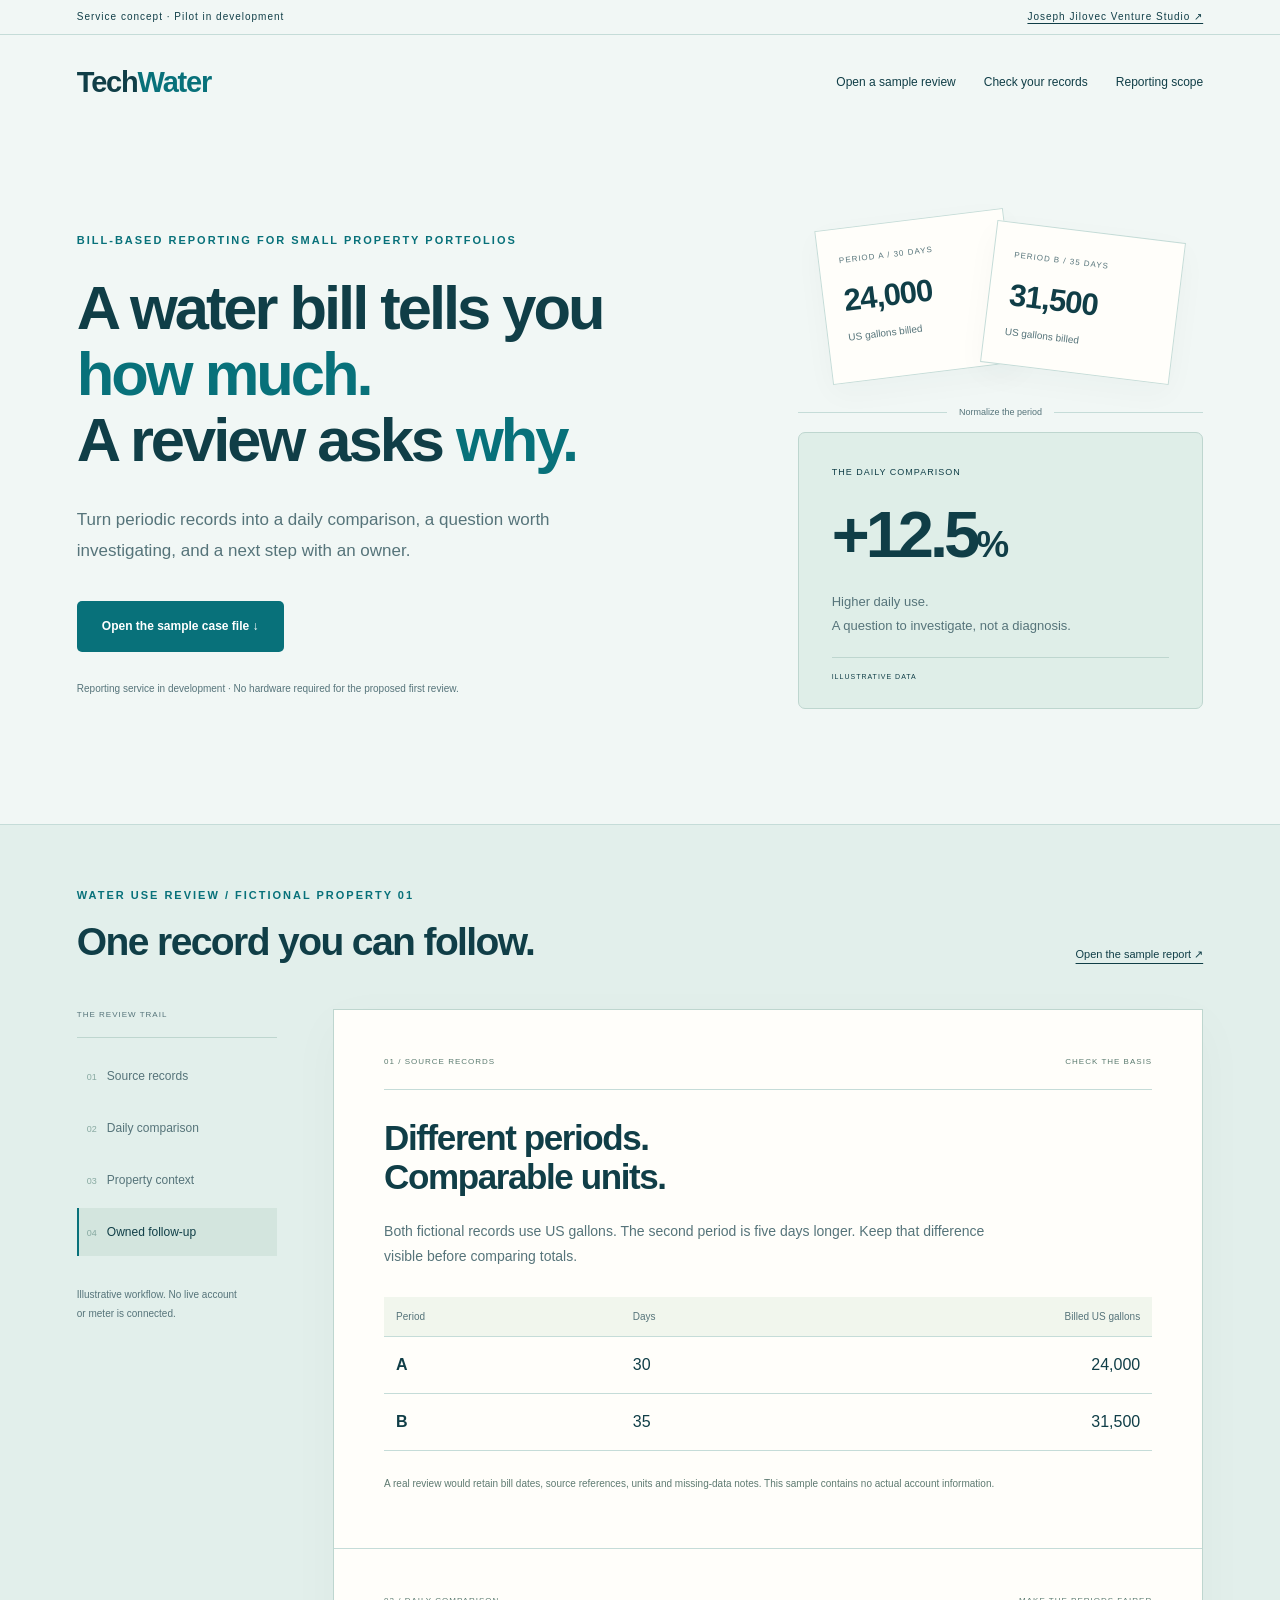
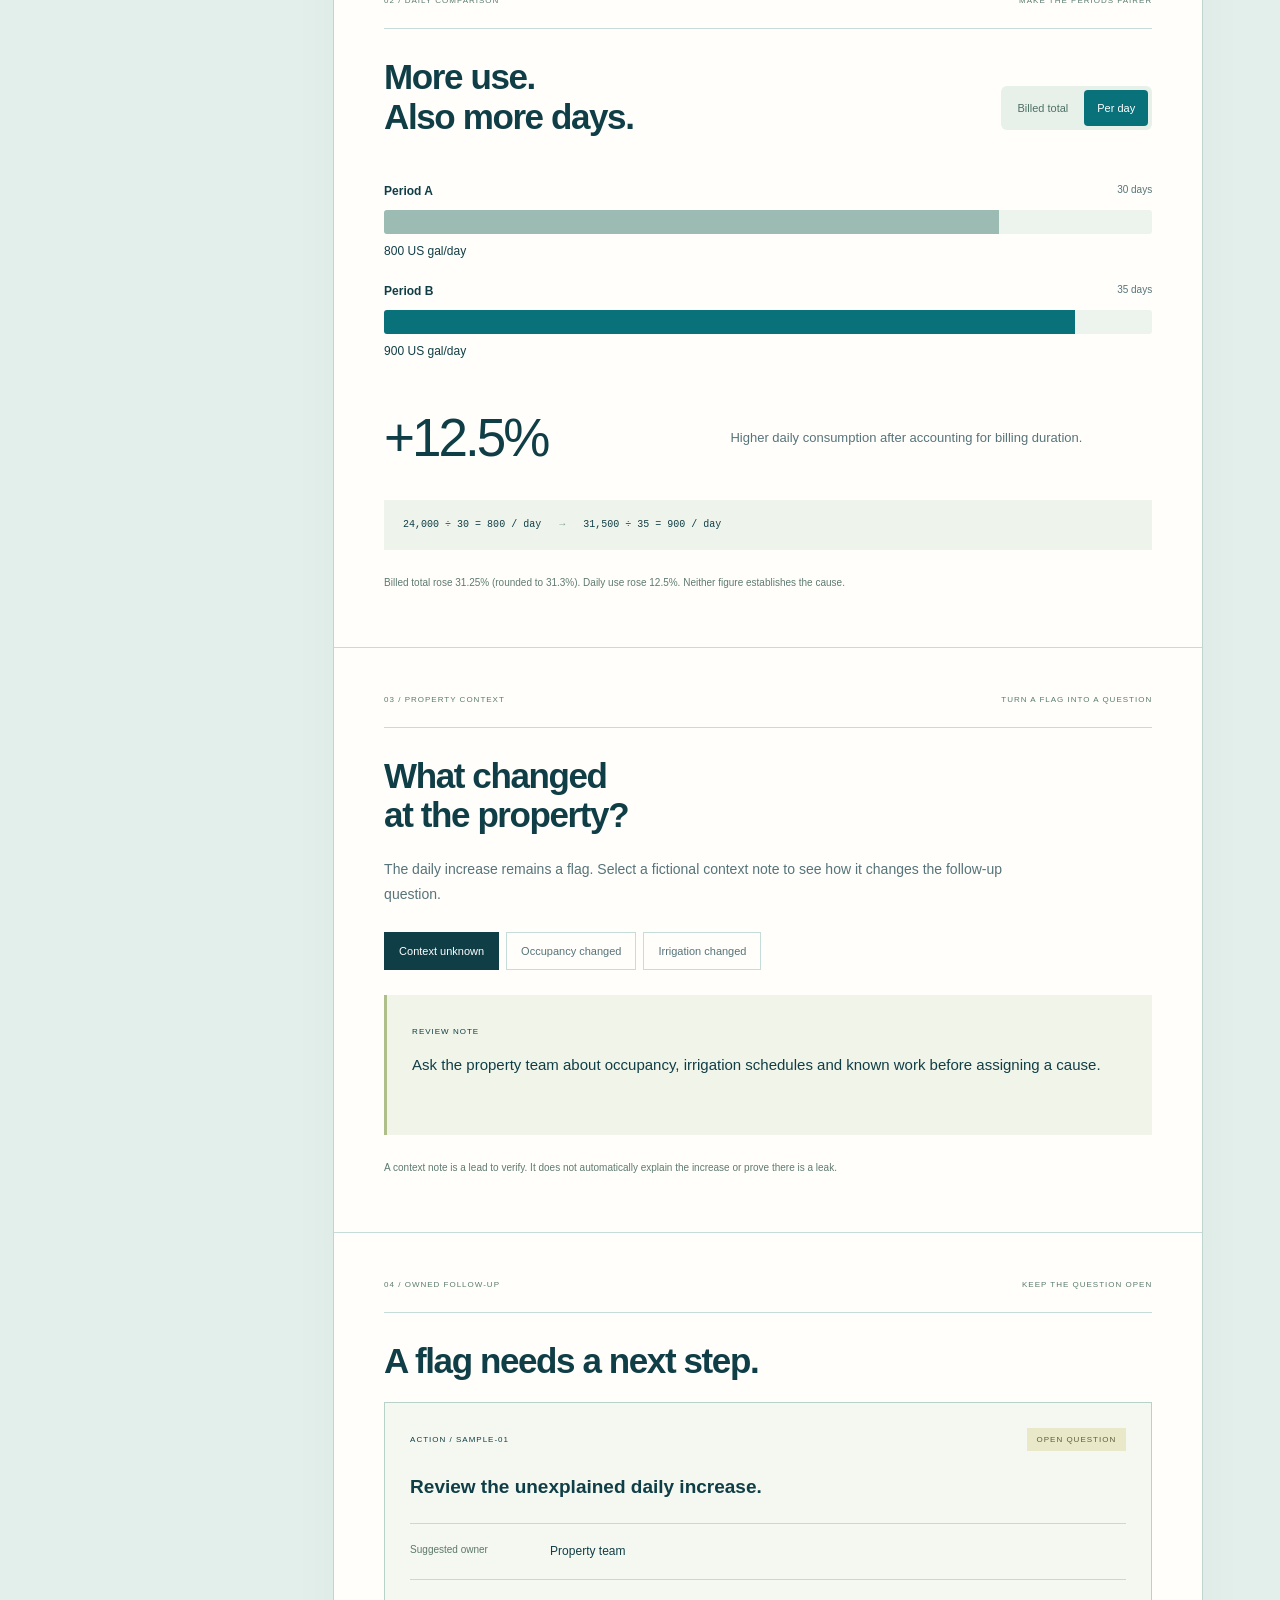
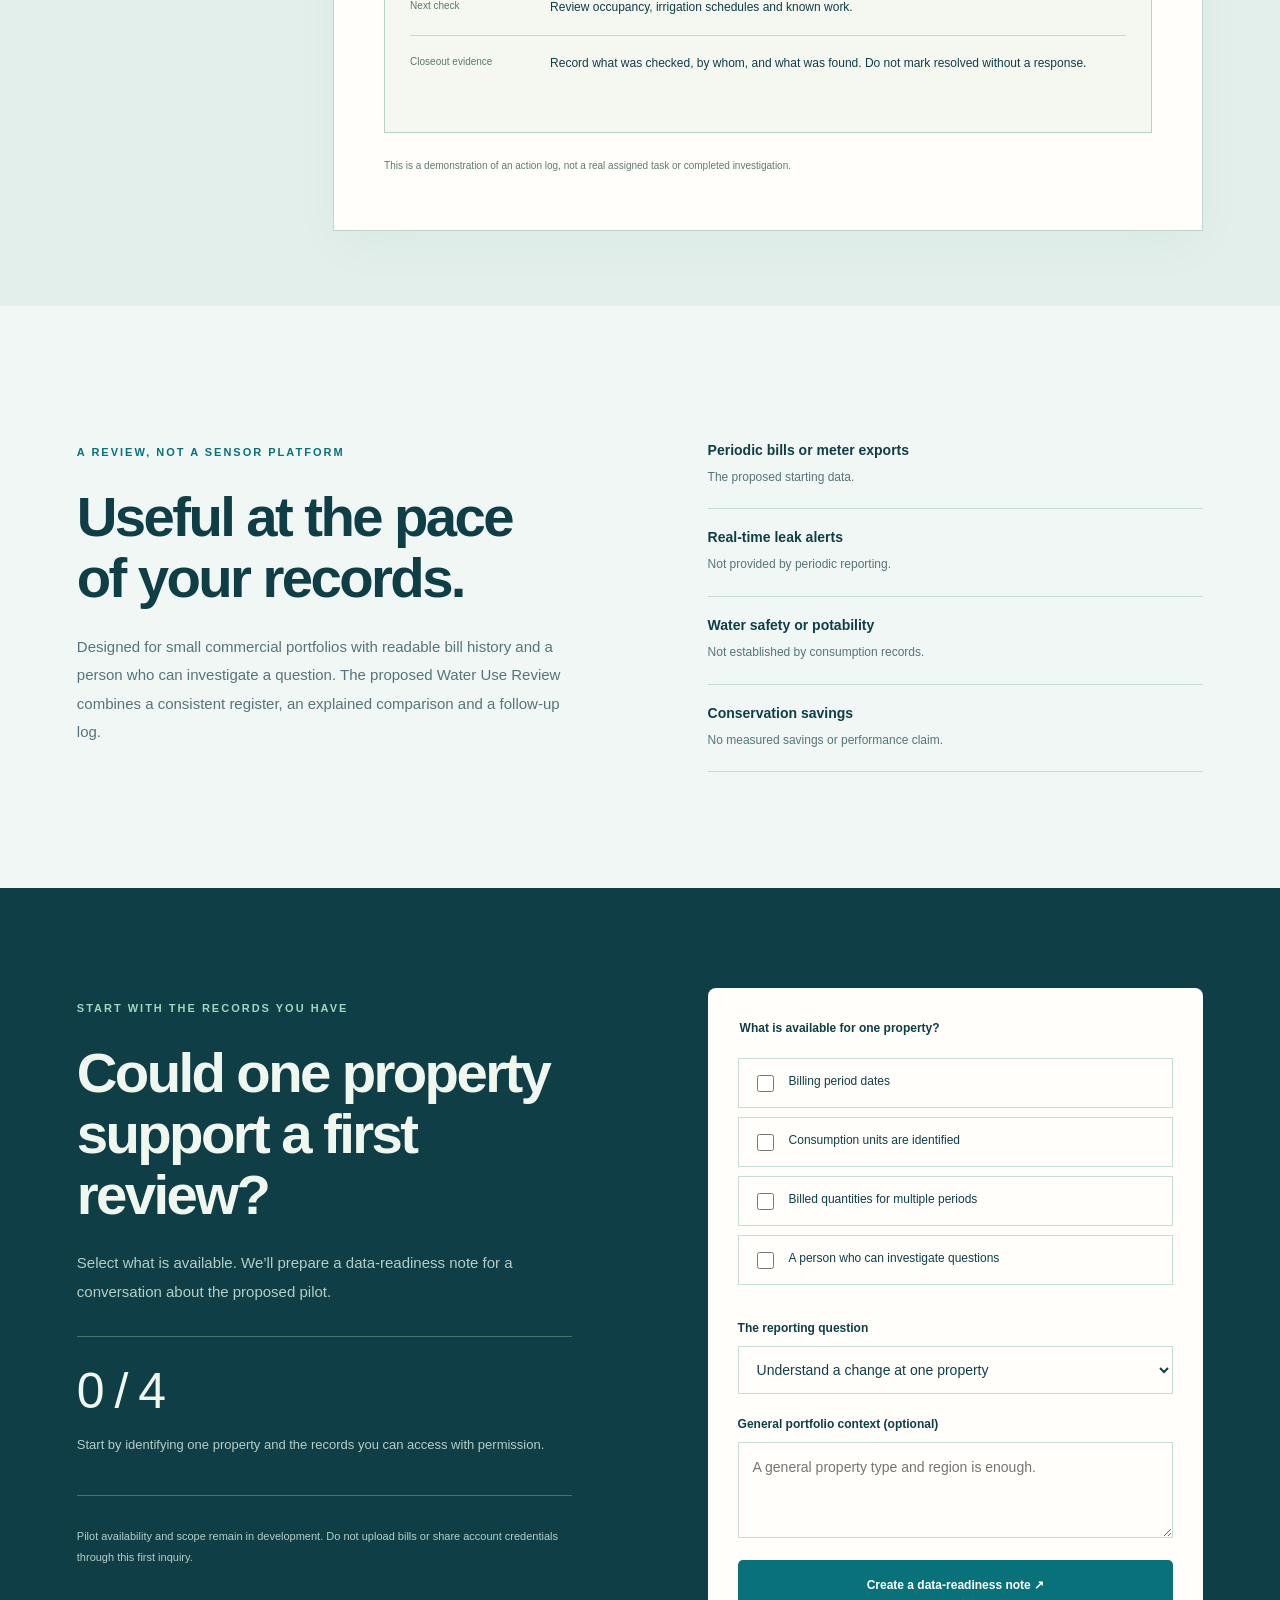
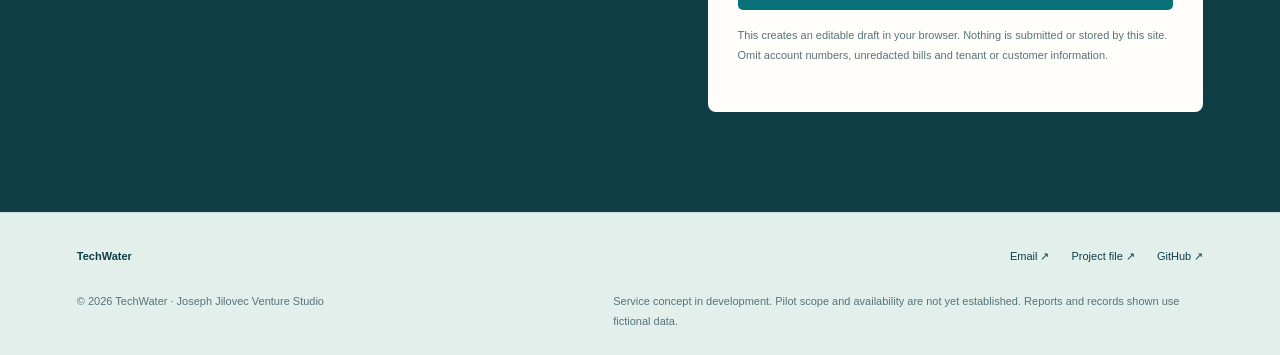
==== index.html @ 4b7d4d24 "Build a bill-to-review case file with contextual follow-up and data-readiness inquiry" ====
<!doctype html>
<html lang="en">
  <head>
    <meta charset="utf-8" />
    <meta name="viewport" content="width=device-width,initial-scale=1" />
    <title>TechWater | From water bill to a useful next question</title>
    <meta
      name="description"
      content="Explore a fictional water-use review: normalize billing periods, compare daily consumption, record context and assign a follow-up. Bill-based reporting concept."
    />
    <meta name="theme-color" content="#f1f7f5" />
    <link rel="canonical" href="https://techwater.josephjilovec.com/" />
    <meta
      property="og:title"
      content="TechWater | From water bill to a useful next question"
    />
    <meta
      property="og:description"
      content="Explore a fictional water-use review: normalize billing periods, compare daily consumption, record context and assign a follow-up. Bill-based reporting concept."
    />
    <meta property="og:type" content="website" />
    <meta property="og:url" content="https://techwater.josephjilovec.com/" />
    <meta
      property="og:image"
      content="https://techwater.josephjilovec.com/assets/water-use-review.png"
    />
    <meta name="twitter:card" content="summary_large_image" />
    <link rel="icon" href="assets/favicon.svg" type="image/svg+xml" />
    <link rel="stylesheet" href="styles.css" />
    <script src="site.js" defer></script>
  </head>
  <body>
    <a class="skip" href="#main">Skip to content</a>
    <header class="site-header">
      <div class="stage-strip">
        <div class="wrap">
          <span>Service concept · Pilot in development</span
          ><a href="https://josephjilovec.com/portfolio/techwater"
            >Joseph Jilovec Venture Studio ↗</a
          >
        </div>
      </div>
      <div class="masthead wrap">
        <a class="brand" href="#" aria-label="TechWater home"
          >Tech<span>Water</span></a
        ><button
          class="nav-toggle"
          type="button"
          aria-controls="navigation"
          aria-expanded="false"
        >
          Menu
        </button>
        <nav class="nav-links" id="navigation" aria-label="Main navigation">
          <a href="#casefile">Open a sample review</a
          ><a href="#readiness">Check your records</a
          ><a href="#scope">Reporting scope</a>
        </nav>
      </div>
    </header>
    <main id="main">
      <section class="water-opening wrap">
        <div>
          <p class="eyebrow">
            Bill-based reporting for small property portfolios
          </p>
          <h1>
            A water bill tells you <em>how much.</em><br />A review asks
            <em>why.</em>
          </h1>
          <p>
            Turn periodic records into a daily comparison, a question worth
            investigating, and a next step with an owner.
          </p>
          <a class="button" href="#casefile">Open the sample case file ↓</a>
          <p class="quiet">
            Reporting service in development · No hardware required for the
            proposed first review.
          </p>
        </div>
        <div class="bill-to-review">
          <div class="source-sheets">
            <span class="sheet-one"
              ><small>PERIOD A / 30 DAYS</small><strong>24,000</strong
              ><span>US gallons billed</span></span
            ><span class="sheet-two"
              ><small>PERIOD B / 35 DAYS</small><strong>31,500</strong
              ><span>US gallons billed</span></span
            >
          </div>
          <div class="transform-line">
            <span></span><b>Normalize the period</b><span></span>
          </div>
          <div class="report-slip">
            <small>THE DAILY COMPARISON</small
            ><strong>+12.5<span>%</span></strong>
            <p>
              Higher daily use.<br />A question to investigate, not a diagnosis.
            </p>
            <span class="sample-stamp">ILLUSTRATIVE DATA</span>
          </div>
        </div>
      </section>
      <section class="casefile-section" id="casefile">
        <div class="wrap">
          <div class="casefile-header">
            <div>
              <p class="eyebrow">Water Use Review / fictional property 01</p>
              <h2>One record you can follow.</h2>
            </div>
            <a
              class="text-link"
              href="assets/water-use-review.svg"
              target="_blank"
              rel="noopener"
              >Open the sample report ↗</a
            >
          </div>
          <div class="casefile-layout">
            <aside class="review-index">
              <span>THE REVIEW TRAIL</span
              ><a href="#records" data-review-link="records" aria-current="step"
                ><b>01</b>Source records</a
              ><a href="#normalize" data-review-link="normalize"
                ><b>02</b>Daily comparison</a
              ><a href="#context" data-review-link="context"
                ><b>03</b>Property context</a
              ><a href="#followup" data-review-link="followup"
                ><b>04</b>Owned follow-up</a
              >
              <p>
                Illustrative workflow. No live account or meter is connected.
              </p>
            </aside>
            <div class="review-document">
              <section class="report-part" id="records" data-chapter="records">
                <div class="part-title">
                  <span>01 / SOURCE RECORDS</span><span>CHECK THE BASIS</span>
                </div>
                <h3>Different periods.<br />Comparable units.</h3>
                <p>
                  Both fictional records use US gallons. The second period is
                  five days longer. Keep that difference visible before
                  comparing totals.
                </p>
                <div
                  class="source-table"
                  role="table"
                  aria-label="Illustrative billed consumption"
                >
                  <div role="row" class="source-table-head">
                    <span role="columnheader">Period</span
                    ><span role="columnheader">Days</span
                    ><span role="columnheader">Billed US gallons</span>
                  </div>
                  <div role="row">
                    <strong role="rowheader">A</strong
                    ><span role="cell">30</span><span role="cell">24,000</span>
                  </div>
                  <div role="row">
                    <strong role="rowheader">B</strong
                    ><span role="cell">35</span><span role="cell">31,500</span>
                  </div>
                </div>
                <p class="record-note">
                  A real review would retain bill dates, source references,
                  units and missing-data notes. This sample contains no actual
                  account information.
                </p>
              </section>
              <section
                class="report-part normalization-part"
                id="normalize"
                data-chapter="normalize"
              >
                <div class="part-title">
                  <span>02 / DAILY COMPARISON</span
                  ><span>MAKE THE PERIODS FAIRER</span>
                </div>
                <div class="normalization-heading">
                  <h3>More use.<br />Also more days.</h3>
                  <div
                    class="comparison-controls"
                    role="group"
                    aria-label="Consumption comparison"
                  >
                    <button
                      type="button"
                      data-comparison="total"
                      aria-pressed="false"
                    >
                      Billed total</button
                    ><button
                      type="button"
                      data-comparison="daily"
                      aria-pressed="true"
                    >
                      Per day
                    </button>
                  </div>
                </div>
                <div class="usage-chart" aria-live="polite" aria-atomic="true">
                  <div class="chart-row">
                    <div><strong>Period A</strong><span>30 days</span></div>
                    <div class="usage-track">
                      <span id="period-a-bar" style="width: 80%"></span>
                    </div>
                    <b id="period-a-value">800 US gal/day</b>
                  </div>
                  <div class="chart-row">
                    <div><strong>Period B</strong><span>35 days</span></div>
                    <div class="usage-track">
                      <span id="period-b-bar" style="width: 90%"></span>
                    </div>
                    <b id="period-b-value">900 US gal/day</b>
                  </div>
                  <div class="change-callout">
                    <strong id="change-amount">+12.5%</strong>
                    <p id="comparison-summary">
                      Higher daily consumption after accounting for billing
                      duration.
                    </p>
                  </div>
                </div>
                <div class="formula-strip">
                  24,000 ÷ 30 = 800 / day <span>→</span> 31,500 ÷ 35 = 900 / day
                </div>
                <p class="record-note">
                  Billed total rose 31.25% (rounded to 31.3%). Daily use rose
                  12.5%. Neither figure establishes the cause.
                </p>
              </section>
              <section class="report-part" id="context" data-chapter="context">
                <div class="part-title">
                  <span>03 / PROPERTY CONTEXT</span
                  ><span>TURN A FLAG INTO A QUESTION</span>
                </div>
                <h3>What changed<br />at the property?</h3>
                <p>
                  The daily increase remains a flag. Select a fictional context
                  note to see how it changes the follow-up question.
                </p>
                <div
                  class="context-switches"
                  role="group"
                  aria-label="Illustrative context notes"
                >
                  <button
                    type="button"
                    data-context="unknown"
                    aria-pressed="true"
                  >
                    Context unknown</button
                  ><button
                    type="button"
                    data-context="occupancy"
                    aria-pressed="false"
                  >
                    Occupancy changed</button
                  ><button
                    type="button"
                    data-context="irrigation"
                    aria-pressed="false"
                  >
                    Irrigation changed
                  </button>
                </div>
                <div class="context-note" aria-live="polite">
                  <span>REVIEW NOTE</span>
                  <p id="context-question">
                    Ask the property team about occupancy, irrigation schedules
                    and known work before assigning a cause.
                  </p>
                </div>
                <p class="record-note">
                  A context note is a lead to verify. It does not automatically
                  explain the increase or prove there is a leak.
                </p>
              </section>
              <section
                class="report-part followup-part"
                id="followup"
                data-chapter="followup"
              >
                <div class="part-title">
                  <span>04 / OWNED FOLLOW-UP</span
                  ><span>KEEP THE QUESTION OPEN</span>
                </div>
                <h3>A flag needs a next step.</h3>
                <div class="action-ticket">
                  <div>
                    <small>ACTION / SAMPLE-01</small
                    ><span class="open-status">OPEN QUESTION</span>
                  </div>
                  <h4>Review the unexplained daily increase.</h4>
                  <dl>
                    <div>
                      <dt>Suggested owner</dt>
                      <dd>Property team</dd>
                    </div>
                    <div>
                      <dt>Next check</dt>
                      <dd id="followup-question">
                        Review occupancy, irrigation schedules and known work.
                      </dd>
                    </div>
                    <div>
                      <dt>Closeout evidence</dt>
                      <dd>
                        Record what was checked, by whom, and what was found. Do
                        not mark resolved without a response.
                      </dd>
                    </div>
                  </dl>
                </div>
                <p class="record-note">
                  This is a demonstration of an action log, not a real assigned
                  task or completed investigation.
                </p>
              </section>
            </div>
          </div>
        </div>
      </section>
      <section class="reporting-scope section wrap" id="scope">
        <div>
          <p class="eyebrow">A review, not a sensor platform</p>
          <h2>Useful at the pace<br />of your records.</h2>
          <p>
            Designed for small commercial portfolios with readable bill history
            and a person who can investigate a question. The proposed Water Use
            Review combines a consistent register, an explained comparison and a
            follow-up log.
          </p>
        </div>
        <dl class="scope-ledger">
          <div>
            <dt>Periodic bills or meter exports</dt>
            <dd>The proposed starting data.</dd>
          </div>
          <div>
            <dt>Real-time leak alerts</dt>
            <dd>Not provided by periodic reporting.</dd>
          </div>
          <div>
            <dt>Water safety or potability</dt>
            <dd>Not established by consumption records.</dd>
          </div>
          <div>
            <dt>Conservation savings</dt>
            <dd>No measured savings or performance claim.</dd>
          </div>
        </dl>
      </section>
      <section class="readiness-section section" id="readiness">
        <div class="wrap readiness-layout">
          <div>
            <p class="eyebrow">Start with the records you have</p>
            <h2>Could one property<br />support a first review?</h2>
            <p>
              Select what is available. We’ll prepare a data-readiness note for
              a conversation about the proposed pilot.
            </p>
            <div class="readiness-status">
              <span id="readiness-count">0 / 4</span>
              <p id="readiness-note" aria-live="polite">
                Start by identifying one property and the records you can access
                with permission.
              </p>
            </div>
            <p class="quiet">
              Pilot availability and scope remain in development. Do not upload
              bills or share account credentials through this first inquiry.
            </p>
          </div>
          <form class="inquiry water-inquiry" data-inquiry>
            <fieldset>
              <legend>What is available for one property?</legend>
              <label class="check-option"
                ><input
                  type="checkbox"
                  name="records"
                  value="Billing period dates"
                /><span>Billing period dates</span></label
              ><label class="check-option"
                ><input
                  type="checkbox"
                  name="records"
                  value="Clearly identified consumption units"
                /><span>Consumption units are identified</span></label
              ><label class="check-option"
                ><input
                  type="checkbox"
                  name="records"
                  value="Billed quantities for multiple periods"
                /><span>Billed quantities for multiple periods</span></label
              ><label class="check-option"
                ><input
                  type="checkbox"
                  name="records"
                  value="A named property follow-up owner"
                /><span>A person who can investigate questions</span></label
              >
            </fieldset>
            <label for="goal">The reporting question</label
            ><select name="goal" id="goal">
              <option>Understand a change at one property</option>
              <option>Organize comparable records across properties</option>
              <option>
                Discuss a professional or data partnership
              </option></select
            ><label for="context-note"
              >General portfolio context <span>(optional)</span></label
            ><textarea
              name="context"
              id="context-note"
              maxlength="600"
              rows="3"
              placeholder="A general property type and region is enough."
            ></textarea
            ><button class="button" type="submit" disabled>
              Create a data-readiness note ↗
            </button>
            <p class="local-note">
              This creates an editable draft in your browser. Nothing is
              submitted or stored by this site. Omit account numbers, unredacted
              bills and tenant or customer information.
            </p>
            <noscript
              ><p>
                Email
                <a href="mailto:josephjilovec@pm.me">josephjilovec@pm.me</a> to
                describe your interest. The draft builder needs JavaScript.
              </p></noscript
            >
            <div class="brief-result" id="brief-result" hidden>
              <h3 id="brief-heading" tabindex="-1">
                Your data-readiness note.
              </h3>
              <label for="brief-text">Editable draft</label
              ><textarea id="brief-text" rows="10"></textarea>
              <div class="actions">
                <a
                  class="button"
                  id="email-brief"
                  href="mailto:josephjilovec@pm.me"
                  >Open email draft ↗</a
                ><button class="copy-button" id="copy-brief" type="button">
                  Copy draft
                </button>
              </div>
              <p class="local-note">
                Review and send through your email app. Opening a draft does not
                send it.
              </p>
            </div>
            <p id="copy-status" class="form-status" role="status"></p>
          </form>
        </div>
      </section>
    </main>
    <footer class="site-footer">
      <div class="wrap">
        <div class="footer-top">
          <strong>TechWater</strong>
          <div class="footer-links">
            <a href="mailto:josephjilovec@pm.me">Email ↗</a
            ><a href="https://josephjilovec.com/portfolio/techwater"
              >Project file ↗</a
            ><a href="https://github.com/josephjilovec/techwater">GitHub ↗</a>
          </div>
        </div>
        <div class="footer-bottom">
          <p>© 2026 TechWater · Joseph Jilovec Venture Studio</p>
          <p>
            Service concept in development. Pilot scope and availability are not
            yet established. Reports and records shown use fictional data.
          </p>
        </div>
      </div>
    </footer>
  </body>
</html>
---- styles.css ----
* {
  box-sizing: border-box;
}
html {
  scroll-behavior: smooth;
  scroll-padding-top: 100px;
}
body {
  margin: 0;
  -webkit-font-smoothing: antialiased;
}
img,
svg {
  max-width: 100%;
  display: block;
}
a {
  color: inherit;
  text-decoration: none;
}
button,
input,
select,
textarea {
  font: inherit;
}
button,
a,
input,
select,
textarea {
  touch-action: manipulation;
}
button {
  cursor: pointer;
}
button:disabled {
  cursor: default;
}
a:focus-visible,
button:focus-visible,
input:focus-visible,
select:focus-visible,
textarea:focus-visible,
summary:focus-visible {
  outline: 3px solid var(--focus);
  outline-offset: 5px;
}
[hidden] {
  display: none !important;
}
::selection {
  background: var(--accent);
  color: var(--ink);
}
.skip {
  position: fixed;
  top: -100px;
  left: 12px;
  z-index: 200;
  background: var(--ink);
  color: var(--paper);
  padding: 16px;
}
.skip:focus {
  top: 12px;
}
.wrap {
  width: min(1280px, 88%);
  margin-inline: auto;
}
.eyebrow {
  font:
    600 11px/1.7 Arial,
    sans-serif;
  letter-spacing: 2px;
  text-transform: uppercase;
}
.button {
  display: inline-flex;
  gap: 24px;
  align-items: center;
  justify-content: center;
  min-height: 48px;
  padding: 16px 24px;
  border: 1px solid transparent;
  font:
    600 12px/1.4 Arial,
    sans-serif;
}
.text-link {
  text-decoration: underline;
  text-underline-offset: 5px;
  font:
    13px/1.7 Arial,
    sans-serif;
}
.quiet {
  font:
    12px/1.8 Arial,
    sans-serif;
}
.section {
  padding: 100px 0;
}
.section p {
  line-height: 1.8;
}
.site-header {
  position: relative;
  z-index: 30;
}
.masthead {
  display: flex;
  justify-content: space-between;
  align-items: center;
  min-height: 94px;
  gap: 24px;
}
.brand {
  display: inline-block;
  font-weight: 700;
}
.nav-links {
  display: flex;
  align-items: center;
  gap: 28px;
  font:
    12px Arial,
    sans-serif;
}
.nav-links a:hover {
  text-decoration: underline;
  text-underline-offset: 5px;
}
.nav-toggle {
  display: none;
  background: transparent;
  border: 1px solid currentColor;
  padding: 11px 14px;
  color: inherit;
}
.stage-strip {
  font:
    10px/1.6 Arial,
    sans-serif;
  letter-spacing: 1px;
  padding: 9px 0;
  border-bottom: 1px solid var(--line);
}
.stage-strip .wrap {
  display: flex;
  justify-content: space-between;
  gap: 14px;
}
.stage-strip a {
  text-decoration: underline;
  text-underline-offset: 3px;
}
.inquiry label,
.inquiry legend {
  display: block;
  font:
    600 12px/1.7 Arial,
    sans-serif;
  margin: 20px 0 8px;
}
.inquiry input[type="text"],
.inquiry input[type="number"],
.inquiry select,
.inquiry textarea,
.brief-result textarea {
  display: block;
  width: 100%;
  border: 1px solid var(--line);
  background: var(--field);
  color: var(--ink);
  padding: 13px 14px;
  border-radius: 0;
  min-height: 48px;
  font:
    14px/1.6 Arial,
    sans-serif;
}
.inquiry textarea {
  resize: vertical;
}
.inquiry fieldset {
  margin: 24px 0;
  padding: 0;
  border: 0;
}
.inquiry fieldset legend {
  margin: 0 0 10px;
}
.check-option {
  display: flex !important;
  align-items: flex-start;
  gap: 12px;
  margin: 9px 0 !important;
  padding: 12px 14px;
  border: 1px solid var(--line);
  font-weight: 400 !important;
  cursor: pointer;
}
.check-option input {
  margin-top: 4px;
  accent-color: var(--accent);
  width: 17px;
  height: 17px;
  flex-shrink: 0;
}
.check-option:has(input:checked) {
  background: var(--selection);
}
.brief-result {
  margin-top: 28px;
  padding: 26px;
  border: 1px solid var(--line);
  background: var(--field);
}
.brief-result h3 {
  margin: 0 0 12px;
}
.brief-result .actions {
  display: flex;
  gap: 12px;
  flex-wrap: wrap;
  margin-top: 18px;
}
.copy-button {
  background: transparent;
  color: var(--ink);
  border: 1px solid var(--line);
  padding: 13px 18px;
  font:
    12px Arial,
    sans-serif;
}
.local-note {
  font:
    11px/1.8 Arial,
    sans-serif;
  color: var(--muted);
  margin: 16px 0;
}
.site-footer {
  border-top: 1px solid var(--line);
  padding: 34px 0 24px;
  font:
    11px/1.8 Arial,
    sans-serif;
}
.footer-top {
  display: flex;
  justify-content: space-between;
  gap: 20px;
  align-items: center;
  padding-bottom: 25px;
}
.footer-links {
  display: flex;
  gap: 22px;
  flex-wrap: wrap;
}
.footer-bottom {
  display: flex;
  justify-content: space-between;
  gap: 26px;
  color: var(--muted);
}
.footer-bottom p {
  margin: 0;
  max-width: 590px;
}
.faq details {
  border-top: 1px solid var(--line);
  padding: 20px 0;
}
.faq details:last-child {
  border-bottom: 1px solid var(--line);
}
.faq summary {
  cursor: pointer;
  font:
    600 15px/1.6 Arial,
    sans-serif;
}
.faq p {
  font:
    14px/1.8 Arial,
    sans-serif;
  color: var(--muted);
  max-width: 700px;
}
.demo-label {
  font:
    10px/1.7 Arial,
    sans-serif;
  text-transform: uppercase;
  letter-spacing: 1px;
}
.two-col {
  display: grid;
  grid-template-columns: 1fr 1fr;
  gap: 8%;
}
.form-status {
  font:
    12px/1.8 Arial,
    sans-serif;
}
.visually-hidden {
  position: absolute;
  width: 1px;
  height: 1px;
  padding: 0;
  margin: -1px;
  overflow: hidden;
  clip: rect(0, 0, 0, 0);
  white-space: nowrap;
  border: 0;
}
@media (max-width: 800px) {
  html {
    scroll-padding-top: 25px;
  }
  .wrap {
    width: 88%;
  }
  .masthead {
    min-height: 80px;
    flex-wrap: wrap;
    padding: 18px 0;
  }
  .nav-toggle {
    display: block;
  }
  .nav-links {
    display: none;
    flex-basis: 100%;
    align-items: stretch;
    flex-direction: column;
    gap: 0;
  }
  .nav-links[data-open="true"] {
    display: flex;
  }
  .nav-links a {
    padding: 14px 0;
  }
  .stage-strip {
    font-size: 8px;
  }
  .stage-strip .wrap > span {
    max-width: 58%;
  }
  .section {
    padding: 65px 0;
  }
  .two-col {
    grid-template-columns: 1fr;
    gap: 30px;
  }
  .footer-top,
  .footer-bottom {
    align-items: flex-start;
    flex-direction: column;
  }
  .brief-result {
    padding: 18px;
  }
  .button {
    padding: 15px 19px;
  }
}
@media (prefers-reduced-motion: reduce) {
  html {
    scroll-behavior: auto;
  }
  *,
  *:before,
  *:after {
    animation: none !important;
    transition: none !important;
  }
}
:root {
  --paper: #f1f7f5;
  --ink: #103e47;
  --accent: #08717a;
  --muted: #56747a;
  --line: #c5dcd8;
  --field: #fffefa;
  --selection: #dfefea;
  --focus: #08717a;
}
body {
  background: var(--paper);
  color: var(--ink);
  font-family: Arial, sans-serif;
}
.brand {
  font-size: 29px;
  letter-spacing: -1.2px;
}
.brand span {
  color: var(--accent);
}
.button {
  background: var(--accent);
  color: #fff;
  border-radius: 5px;
}
.button:hover {
  background: #104c54;
}
.eyebrow {
  color: var(--accent);
}
.water-opening {
  display: grid;
  grid-template-columns: 1.2fr 0.8fr;
  gap: 10%;
  padding: 70px 0 95px;
  align-items: center;
}
.water-opening h1 {
  font-size: clamp(44px, 4.8vw, 68px);
  line-height: 1.08;
  letter-spacing: -3px;
  margin: 25px 0 30px;
  font-weight: 600;
}
.water-opening h1 em {
  font-style: normal;
  color: var(--accent);
}
.water-opening > div > p:not(.eyebrow):not(.quiet) {
  font: 17px/1.85 Arial;
  max-width: 490px;
  color: var(--muted);
}
.water-opening .button {
  margin: 18px 0;
}
.water-opening .quiet {
  font-size: 10px;
  max-width: 400px;
  color: var(--muted);
}
.bill-to-review {
  padding: 20px 0;
}
.source-sheets {
  display: flex;
  justify-content: center;
  gap: 0;
  position: relative;
  padding: 0 15px 18px;
}
.source-sheets > span {
  display: block;
  background: #fffefa;
  border: 1px solid var(--line);
  padding: 25px 20px;
  box-shadow: 0 10px 30px #103e4708;
  width: 190px;
}
.sheet-one {
  transform: rotate(-7deg);
}
.sheet-two {
  transform: rotate(7deg);
  margin-left: -25px;
  margin-top: 12px;
}
.source-sheets small {
  font: 8px/1.8 Arial;
  letter-spacing: 1px;
  display: block;
  color: var(--muted);
}
.source-sheets strong {
  display: block;
  font-size: 31px;
  letter-spacing: -1px;
  margin: 15px 0 8px;
}
.source-sheets > span > span {
  font-size: 10px;
  color: var(--muted);
}
.transform-line {
  display: flex;
  align-items: center;
  gap: 12px;
  font: 9px Arial;
  color: var(--muted);
  margin: 15px 0;
}
.transform-line > span {
  flex: 1;
  height: 1px;
  background: var(--line);
}
.transform-line > b {
  font-weight: 400;
}
.report-slip {
  padding: 28px 33px;
  background: #dfeee8;
  border: 1px solid #bed6cf;
  border-radius: 7px;
  position: relative;
}
.report-slip > small {
  font: 9px Arial;
  letter-spacing: 1px;
}
.report-slip > strong {
  font-size: 65px;
  letter-spacing: -4px;
  display: block;
  margin: 18px 0;
}
.report-slip > strong > span {
  font-size: 37px;
}
.report-slip > p {
  font: 13px/1.8 Arial;
  margin: 0;
  color: var(--muted);
}
.sample-stamp {
  display: block;
  font: 7px Arial;
  letter-spacing: 1px;
  border-top: 1px solid #bed6cf;
  margin-top: 20px;
  padding-top: 15px;
}
.casefile-section {
  background: #e2efeb;
  border-top: 1px solid var(--line);
  padding: 50px 0 75px;
}
.casefile-header {
  display: flex;
  justify-content: space-between;
  align-items: end;
  gap: 30px;
  margin-bottom: 45px;
}
.casefile-header h2 {
  font-size: 39px;
  letter-spacing: -1.6px;
  margin: 15px 0 0;
}
.casefile-header .text-link {
  font-size: 11px;
  flex-shrink: 0;
}
.casefile-layout {
  display: grid;
  grid-template-columns: 200px 1fr;
  gap: 5%;
  align-items: start;
}
.review-index {
  position: sticky;
  top: 35px;
  display: flex;
  flex-direction: column;
  gap: 4px;
}
.review-index > span {
  font: 8px/1.6 Arial;
  letter-spacing: 1px;
  color: var(--muted);
  padding-bottom: 15px;
  border-bottom: 1px solid #bed6cf;
  margin-bottom: 10px;
}
.review-index > a {
  padding: 17px 8px;
  font-size: 12px;
  color: #56747a;
  border-left: 2px solid transparent;
}
.review-index > a b {
  font: 9px Arial;
  margin-right: 10px;
  color: #87a9a1;
}
.review-index > a[aria-current="step"] {
  background: #d3e5de;
  color: #103e47;
  border-left-color: #08717a;
}
.review-index > p {
  font: 10px/1.9 Arial;
  color: var(--muted);
  margin-top: 25px;
  max-width: 170px;
}
.review-document {
  background: #fffefa;
  box-shadow: 0 15px 50px #103e4708;
  border: 1px solid #bed6cf;
}
.report-part {
  padding: 45px 50px;
  border-bottom: 1px solid var(--line);
  scroll-margin-top: 35px;
}
.report-part:last-child {
  border: 0;
}
.part-title {
  display: flex;
  justify-content: space-between;
  gap: 20px;
  font: 8px/1.8 Arial;
  letter-spacing: 1px;
  color: #5b7b70;
  border-bottom: 1px solid var(--line);
  padding-bottom: 20px;
  margin-bottom: 28px;
}
.report-part h3 {
  font-size: 35px;
  letter-spacing: -1.4px;
  line-height: 1.12;
  margin: 0 0 22px;
}
.report-part > p {
  font: 14px/1.8 Arial;
  color: var(--muted);
  max-width: 630px;
}
.source-table {
  margin: 28px 0 22px;
}
.source-table > div {
  display: grid;
  grid-template-columns: 0.8fr 0.6fr 1.2fr;
  gap: 20px;
  padding: 19px 0;
  border-bottom: 1px solid var(--line);
  font: 16px Arial;
}
.source-table > div > span:last-child {
  text-align: right;
}
.source-table .source-table-head {
  font: 10px Arial;
  color: var(--muted);
  background: #f1f6ed;
  padding: 14px 12px;
}
.source-table > div:not(.source-table-head) {
  padding-inline: 12px;
}
.report-part .record-note {
  font: 10px/1.9 Arial;
  margin-top: 23px;
  color: #5e7a71;
}
.normalization-heading {
  display: flex;
  justify-content: space-between;
  align-items: center;
  gap: 25px;
}
.comparison-controls {
  display: flex;
  gap: 3px;
  padding: 4px;
  border-radius: 6px;
  background: #e7f1ea;
}
.comparison-controls button {
  font: 11px Arial;
  border: 0;
  background: transparent;
  color: #4d7165;
  padding: 12px 13px;
  border-radius: 4px;
  white-space: nowrap;
}
.comparison-controls button[aria-pressed="true"] {
  background: #08717a;
  color: #fff;
}
.chart-row {
  margin: 26px 0;
}
.chart-row > div:first-child {
  display: flex;
  justify-content: space-between;
  font: 12px Arial;
}
.chart-row > div:first-child span {
  color: var(--muted);
  font-size: 10px;
}
.usage-track {
  height: 24px;
  background: #edf4ed;
  margin-top: 12px;
  border-radius: 3px;
  overflow: hidden;
}
.usage-track > span {
  height: 100%;
  display: block;
  background: #9cbbb3;
  transition: width 0.4s;
}
.chart-row:nth-child(2) .usage-track > span {
  background: #08717a;
}
.chart-row > b {
  font: 12px Arial;
  display: block;
  margin-top: 10px;
}
.change-callout {
  display: grid;
  grid-template-columns: 0.75fr 1fr;
  gap: 30px;
  align-items: center;
  padding: 23px 0 10px;
}
.change-callout strong {
  font-size: 53px;
  font-weight: 500;
  letter-spacing: -3px;
}
.change-callout p {
  font: 13px/1.8 Arial;
  color: var(--muted);
  margin: 0;
}
.formula-strip {
  display: flex;
  gap: 18px;
  align-items: center;
  font: 10px/1.8 monospace;
  background: #eef4eb;
  padding: 16px 19px;
  margin-top: 22px;
}
.formula-strip span {
  color: #7c9d8d;
}
.context-switches {
  display: flex;
  gap: 7px;
  flex-wrap: wrap;
  margin-top: 25px;
}
.context-switches button {
  font: 11px Arial;
  padding: 12px 14px;
  background: transparent;
  border: 1px solid var(--line);
  color: #56747a;
}
.context-switches button[aria-pressed="true"] {
  background: #103e47;
  border-color: #103e47;
  color: #fff;
}
.context-note {
  background: #f1f4e8;
  border-left: 3px solid #aebf8a;
  padding: 25px;
  margin-top: 25px;
  min-height: 140px;
}
.context-note > span {
  font: 8px Arial;
  letter-spacing: 1px;
}
.context-note > p {
  font: 15px/1.8 Arial;
  margin: 13px 0 0;
}
.action-ticket {
  border: 1px solid #b9d2c9;
  background: #f4f8f0;
  padding: 25px;
}
.action-ticket > div {
  display: flex;
  justify-content: space-between;
  align-items: center;
  gap: 20px;
}
.action-ticket small {
  font: 8px Arial;
  letter-spacing: 1px;
}
.open-status {
  font: 8px Arial;
  letter-spacing: 1px;
  padding: 7px 10px;
  background: #e9e8c8;
  color: #5a6039;
}
.action-ticket h4 {
  font-size: 19px;
  margin: 25px 0;
}
.action-ticket dl > div {
  display: grid;
  grid-template-columns: 120px 1fr;
  gap: 20px;
  padding: 16px 0;
  border-top: 1px solid #c7dacb;
}
.action-ticket dt {
  font: 10px/1.9 Arial;
  color: #5d786b;
}
.action-ticket dd {
  font: 12px/1.9 Arial;
  margin: 0;
}
.reporting-scope {
  display: grid;
  grid-template-columns: 1fr 1fr;
  gap: 12%;
  align-items: center;
}
.reporting-scope h2,
.readiness-section h2 {
  font-size: clamp(36px, 4.4vw, 60px);
  letter-spacing: -2.6px;
  line-height: 1.08;
  margin: 24px 0;
}
.reporting-scope > div > p:not(.eyebrow) {
  font: 15px/1.9 Arial;
  color: var(--muted);
}
.scope-ledger > div {
  border-bottom: 1px solid var(--line);
  padding: 20px 0;
}
.scope-ledger dt {
  font: 600 14px Arial;
}
.scope-ledger dd {
  font: 12px/1.8 Arial;
  margin: 9px 0 0;
  color: var(--muted);
}
.readiness-section {
  background: #103e47;
  color: #f0f7ef;
}
.readiness-layout {
  display: grid;
  grid-template-columns: 1fr 1fr;
  gap: 12%;
  align-items: start;
}
.readiness-section .eyebrow {
  color: #9ed8bf;
}
.readiness-layout > div > p:not(.eyebrow) {
  font: 15px/1.9 Arial;
  color: #b4cec5;
}
.readiness-layout > div > .quiet {
  font-size: 11px !important;
}
.readiness-status {
  border-top: 1px solid #49716e;
  border-bottom: 1px solid #49716e;
  padding: 25px 0;
  margin: 30px 0;
}
.readiness-status > span {
  font-size: 50px;
  letter-spacing: -2px;
}
.readiness-status p {
  font: 13px/1.8 Arial;
  color: #b4cec5;
}
.water-inquiry {
  padding: 30px;
  background: #fffefa;
  color: #103e47;
  border-radius: 8px;
  --muted: #56747a;
  --line: #c5dcd8;
}
.water-inquiry fieldset {
  margin-top: 0;
}
.water-inquiry .button {
  width: 100%;
  margin-top: 22px;
}
.site-footer {
  background: #e2efeb;
}
@media (max-width: 1050px) {
  .casefile-layout {
    grid-template-columns: 170px 1fr;
    gap: 4%;
  }
  .report-part {
    padding: 35px;
  }
  .water-opening {
    gap: 6%;
  }
  .normalization-heading {
    display: block;
  }
  .comparison-controls {
    width: max-content;
    margin: 23px 0 32px;
  }
  .reporting-scope,
  .readiness-layout {
    gap: 7%;
  }
  .water-opening h1 {
    font-size: 53px;
  }
}
@media (max-width: 800px) {
  .water-opening {
    grid-template-columns: 1fr;
    gap: 18px;
    padding: 35px 0 55px;
  }
  .water-opening h1 {
    font-size: 45px;
    letter-spacing: -2px;
  }
  .water-opening > div > p:not(.eyebrow):not(.quiet) {
    font-size: 15px;
  }
  .bill-to-review {
    max-width: 450px;
    width: 100%;
    margin: auto;
  }
  .source-sheets > span {
    padding: 20px 15px;
    width: 165px;
  }
  .source-sheets strong {
    font-size: 27px;
  }
  .report-slip > strong {
    font-size: 58px;
  }
  .casefile-header {
    display: block;
  }
  .casefile-header h2 {
    font-size: 33px;
  }
  .casefile-header .text-link {
    display: inline-block;
    margin-top: 18px;
  }
  .casefile-layout {
    display: block;
  }
  .review-index {
    position: relative;
    top: auto;
    display: grid;
    grid-template-columns: 1fr 1fr;
    margin-bottom: 25px;
    gap: 4px;
  }
  .review-index > span {
    grid-column: 1/-1;
  }
  .review-index > a {
    font-size: 10px;
    padding: 13px 7px;
  }
  .review-index > p {
    display: none;
  }
  .report-part {
    padding: 28px 22px;
  }
  .part-title {
    font-size: 7px;
    gap: 12px;
  }
  .report-part h3 {
    font-size: 31px;
  }
  .source-table > div {
    gap: 10px;
    font-size: 14px;
  }
  .source-table .source-table-head {
    font-size: 8px;
  }
  .change-callout {
    gap: 14px;
    grid-template-columns: 1fr;
  }
  .change-callout strong {
    font-size: 48px;
  }
  .formula-strip {
    font-size: 9px;
    display: block;
  }
  .formula-strip span {
    margin: 0 8px;
  }
  .context-switches {
    gap: 5px;
  }
  .context-switches button {
    font-size: 10px;
    padding: 12px 10px;
  }
  .context-note {
    padding: 20px;
  }
  .action-ticket {
    padding: 18px;
  }
  .action-ticket dl > div {
    grid-template-columns: 1fr;
    gap: 6px;
  }
  .action-ticket h4 {
    font-size: 18px;
  }
  .reporting-scope,
  .readiness-layout {
    grid-template-columns: 1fr;
    gap: 25px;
  }
  .reporting-scope h2,
  .readiness-section h2 {
    font-size: 41px;
  }
  .water-inquiry {
    padding: 22px;
  }
  .brand {
    font-size: 27px;
  }
}
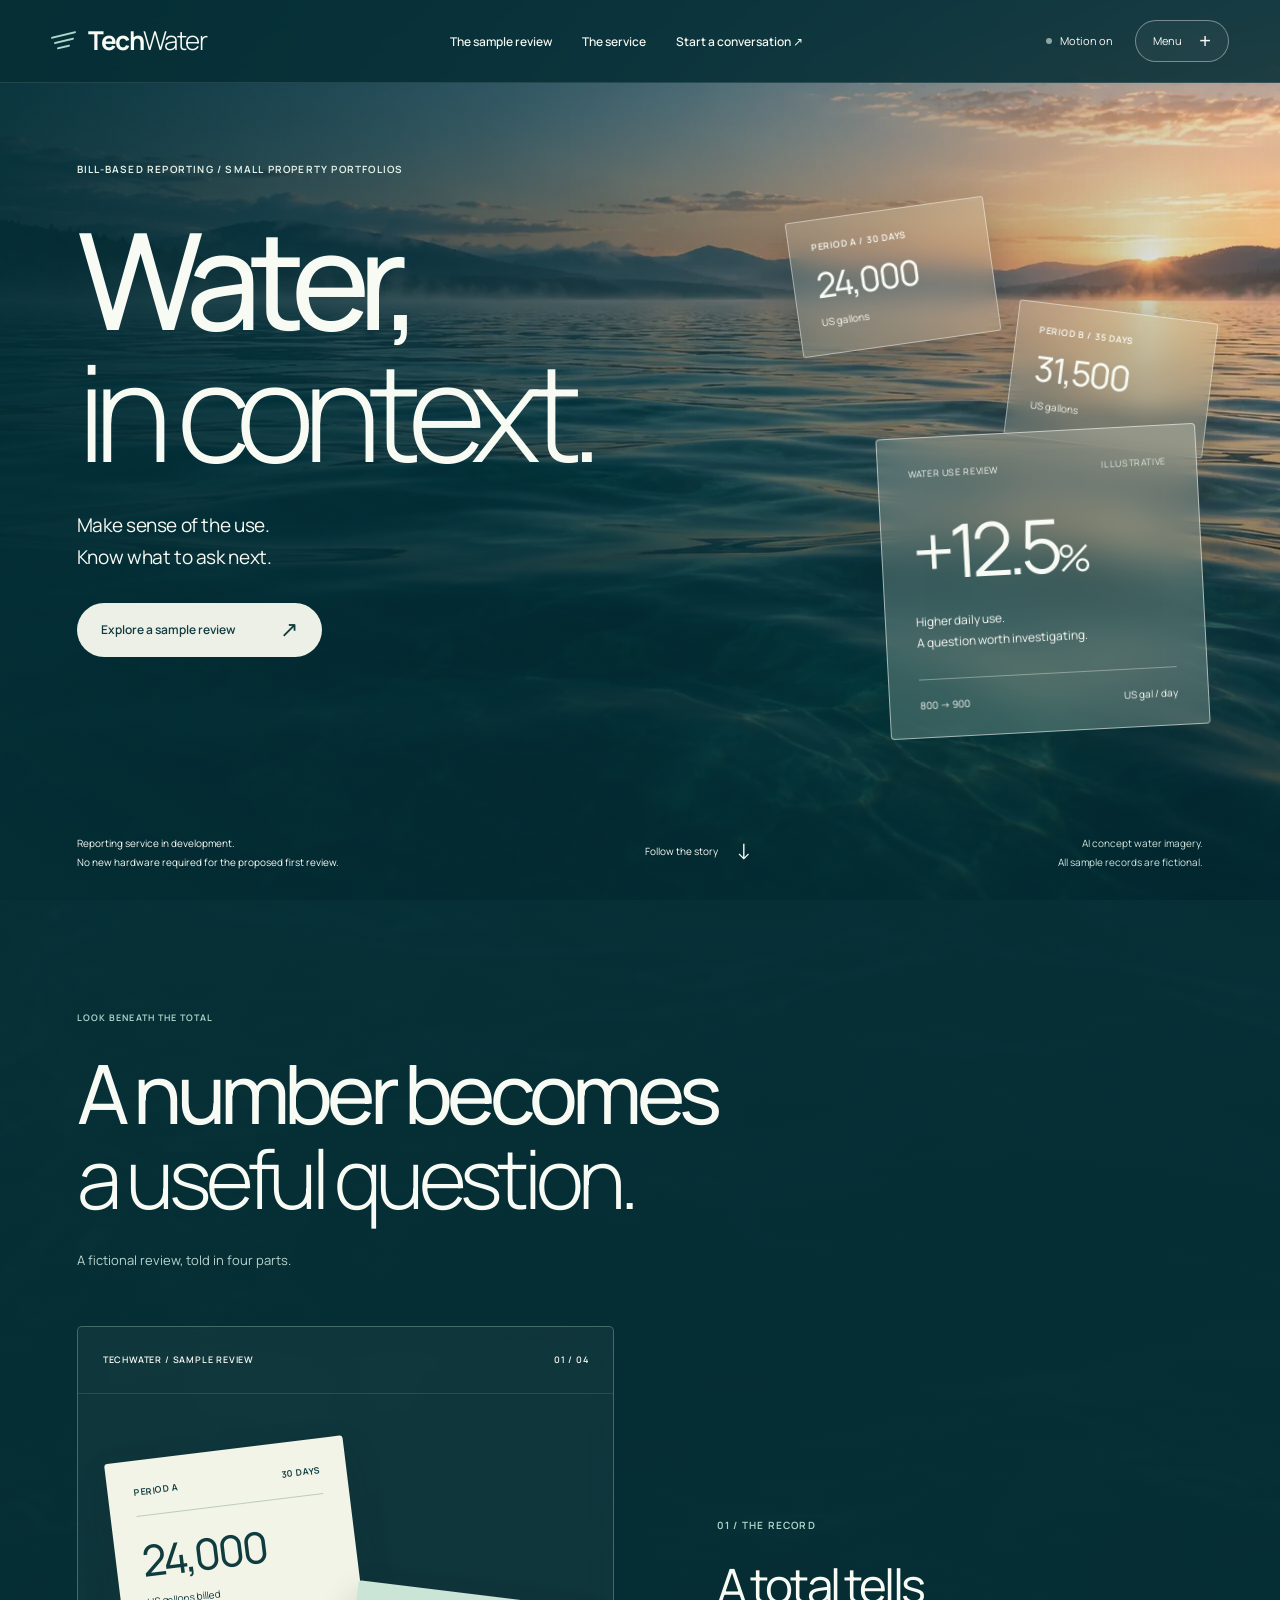
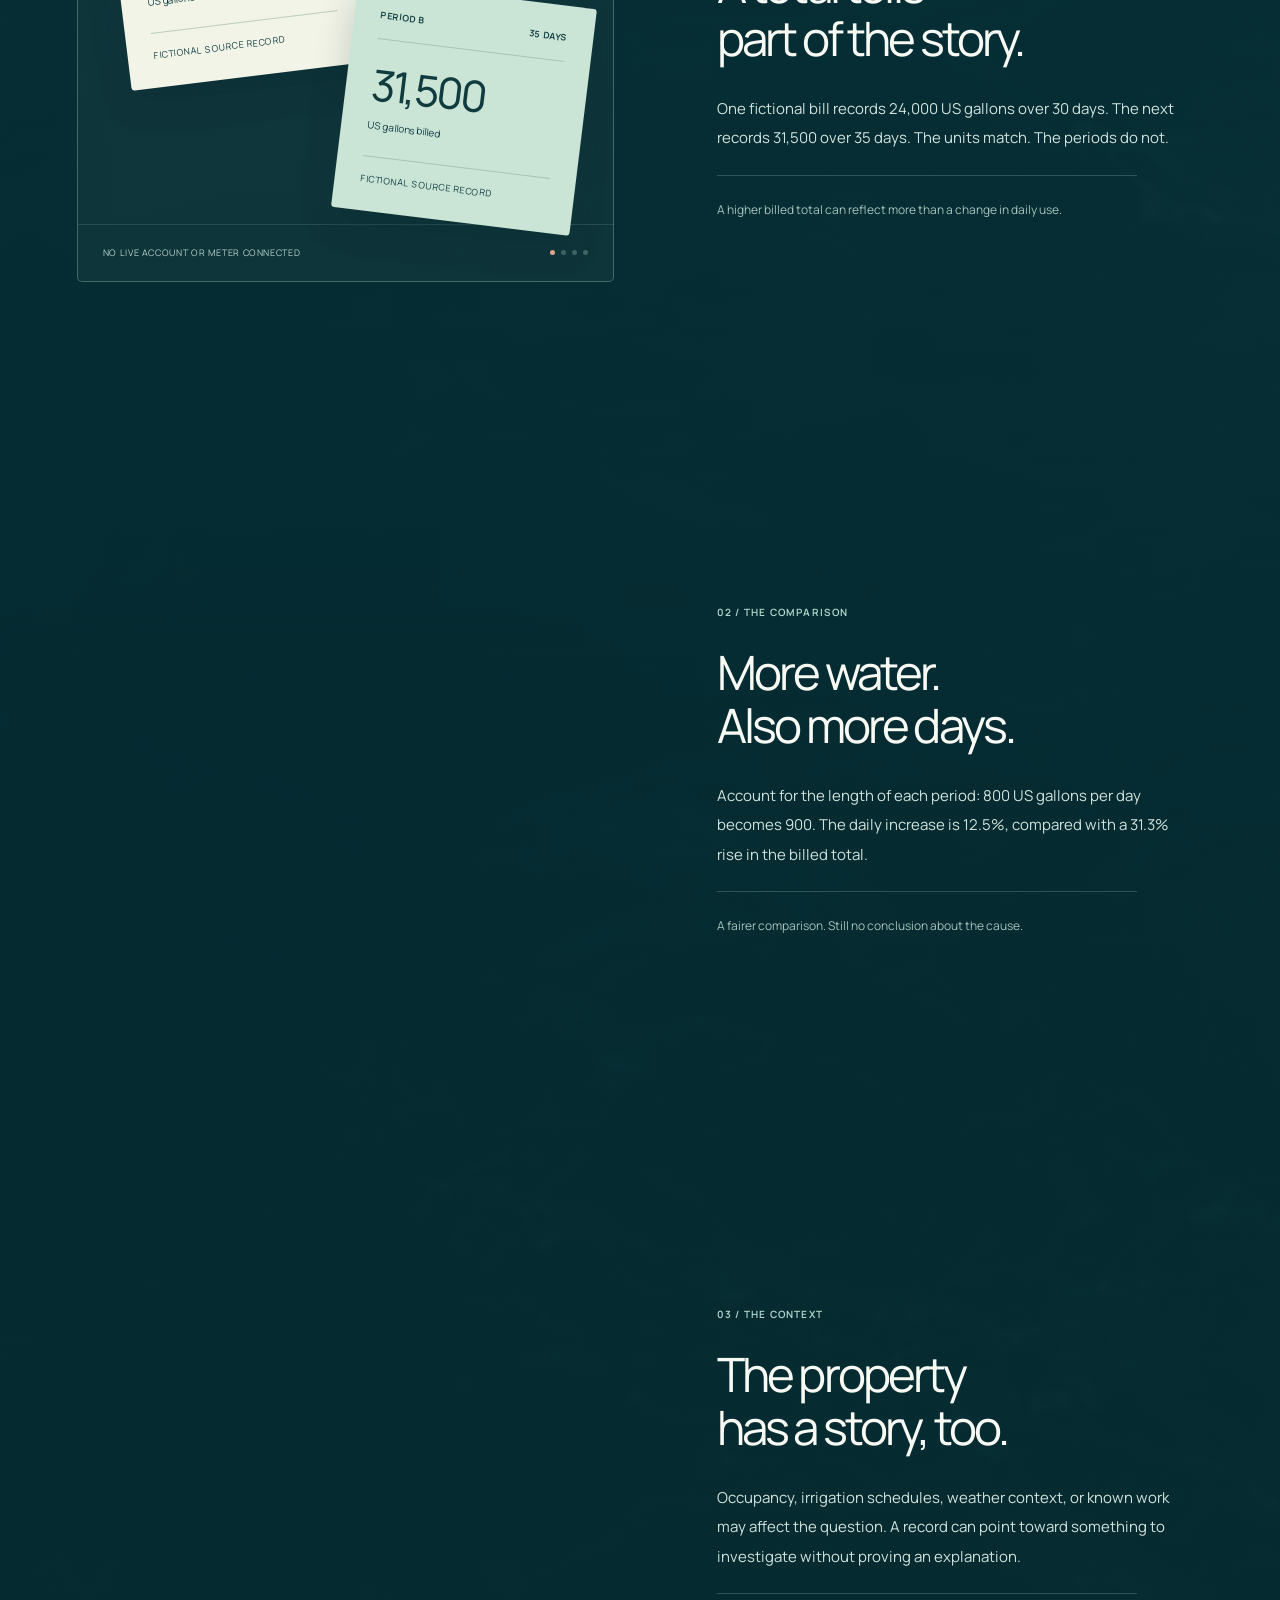
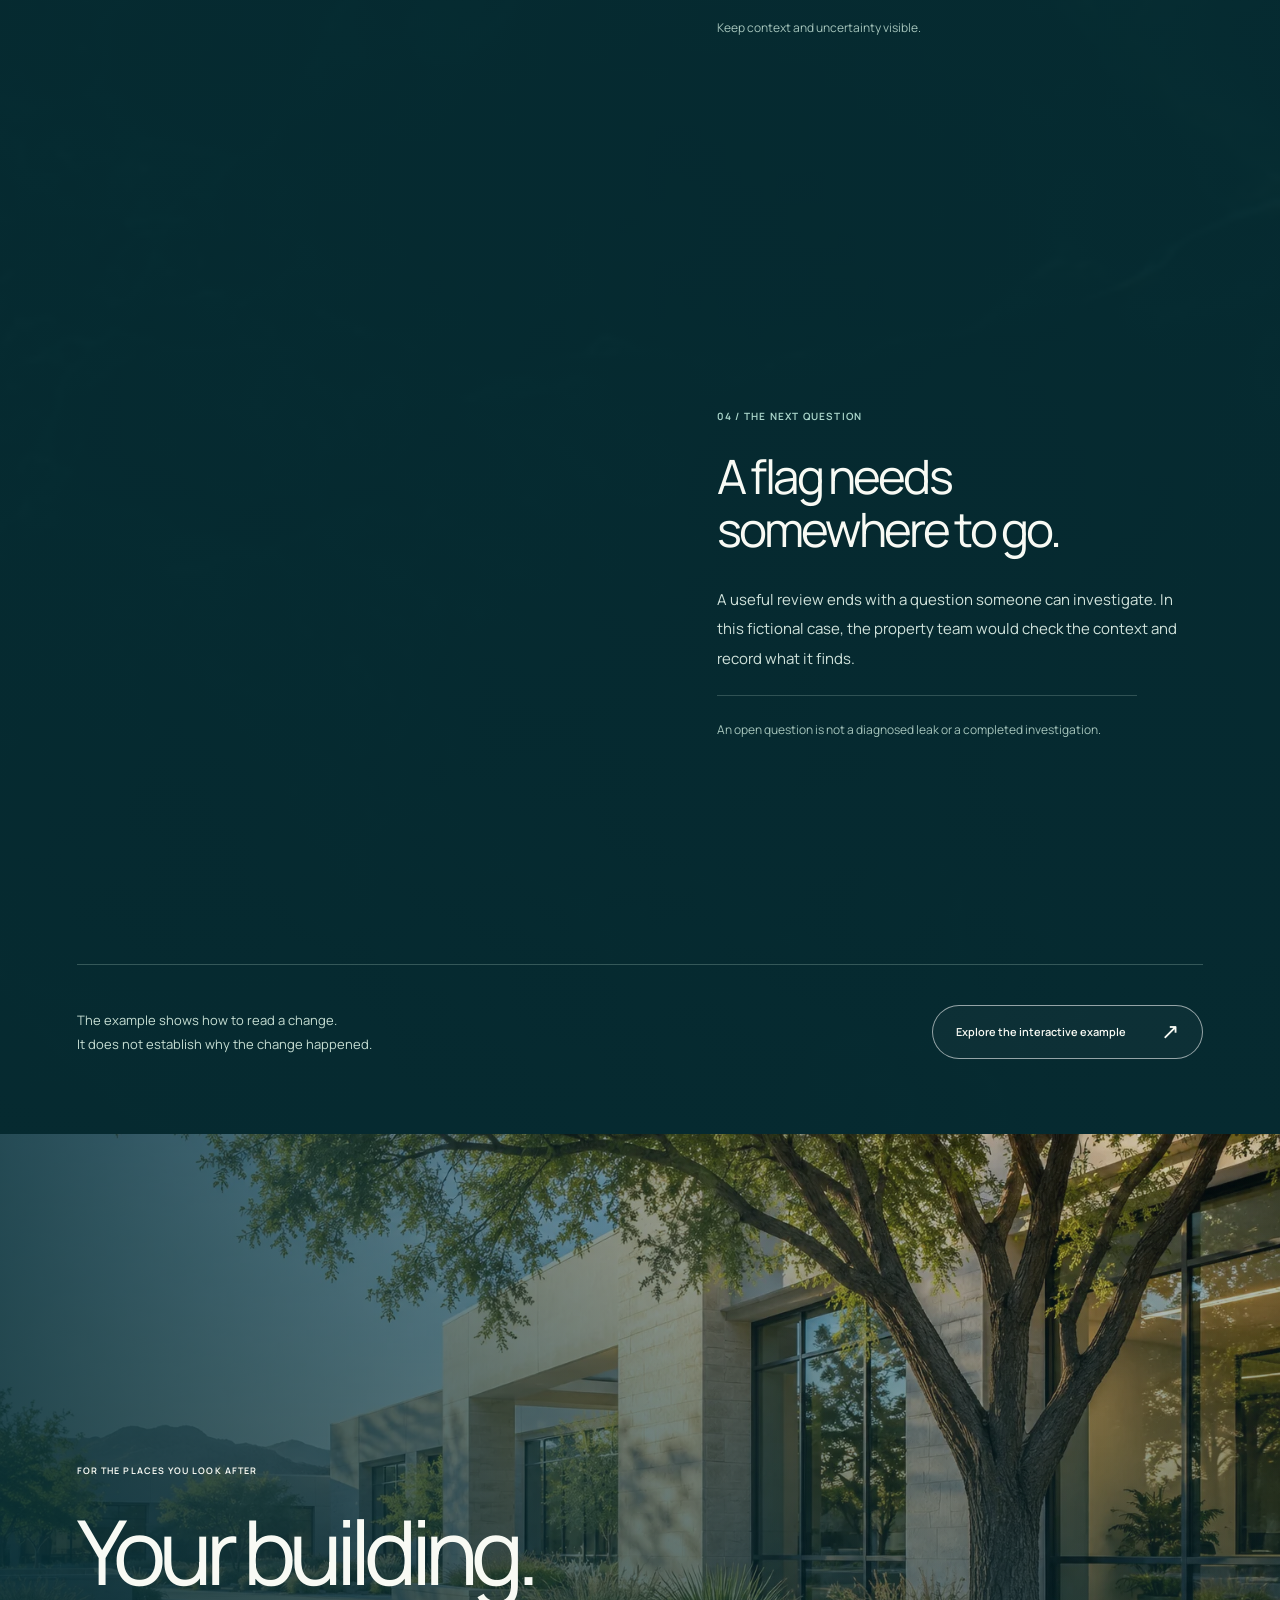
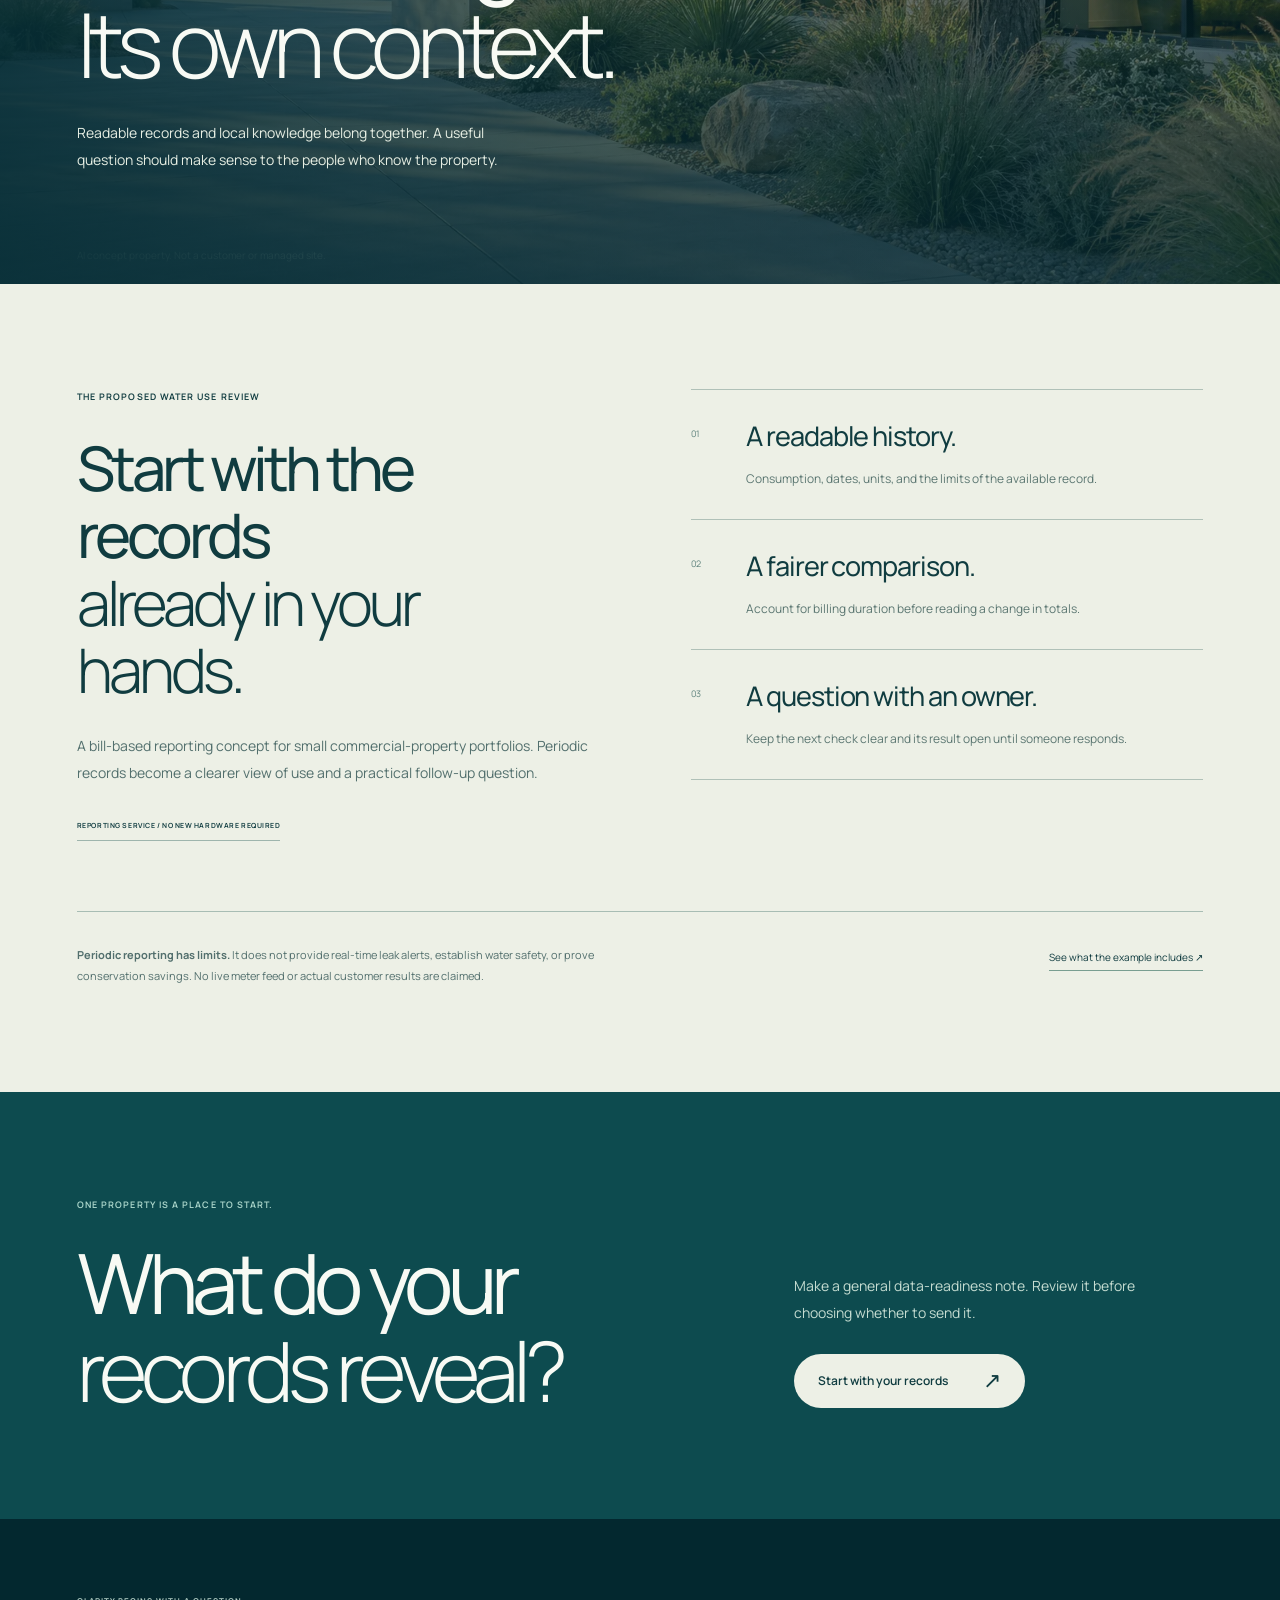
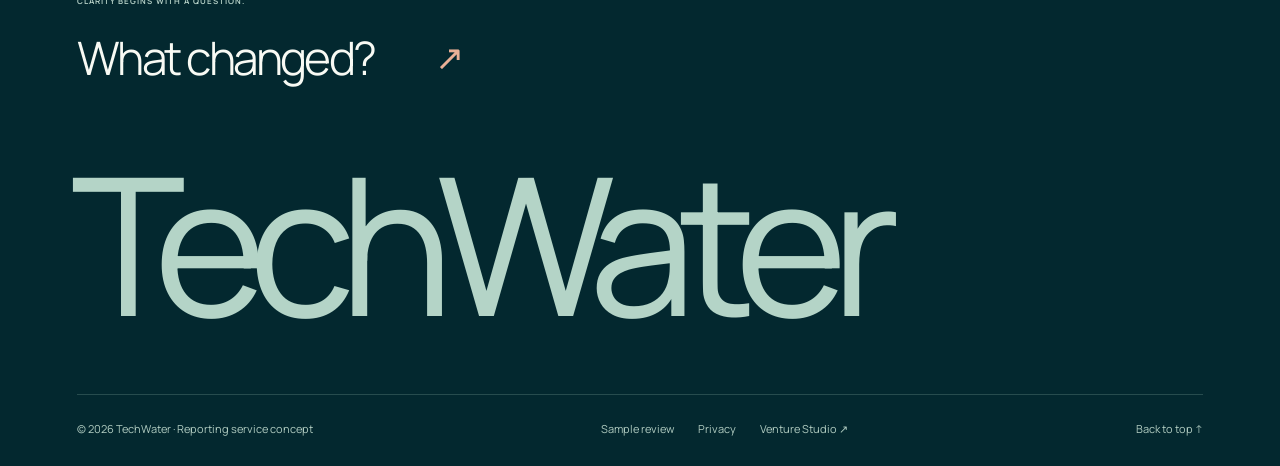
==== commit 606f08ea: "Redesign TechWater with an original water narrative and interactive sample review Introduce four dis" ====
--- a/index.html
+++ b/index.html
@@ -1,483 +1 @@
-<!doctype html>
-<html lang="en">
-  <head>
-    <meta charset="utf-8" />
-    <meta name="viewport" content="width=device-width,initial-scale=1" />
-    <title>TechWater | From water bill to a useful next question</title>
-    <meta
-      name="description"
-      content="Explore a fictional water-use review: normalize billing periods, compare daily consumption, record context and assign a follow-up. Bill-based reporting concept."
-    />
-    <meta name="theme-color" content="#f1f7f5" />
-    <link rel="canonical" href="https://techwater.josephjilovec.com/" />
-    <meta
-      property="og:title"
-      content="TechWater | From water bill to a useful next question"
-    />
-    <meta
-      property="og:description"
-      content="Explore a fictional water-use review: normalize billing periods, compare daily consumption, record context and assign a follow-up. Bill-based reporting concept."
-    />
-    <meta property="og:type" content="website" />
-    <meta property="og:url" content="https://techwater.josephjilovec.com/" />
-    <meta
-      property="og:image"
-      content="https://techwater.josephjilovec.com/assets/water-use-review.png"
-    />
-    <meta name="twitter:card" content="summary_large_image" />
-    <link rel="icon" href="assets/favicon.svg" type="image/svg+xml" />
-    <link rel="stylesheet" href="styles.css" />
-    <script src="site.js" defer></script>
-  </head>
-  <body>
-    <a class="skip" href="#main">Skip to content</a>
-    <header class="site-header">
-      <div class="stage-strip">
-        <div class="wrap">
-          <span>Service concept · Pilot in development</span
-          ><a href="https://josephjilovec.com/portfolio/techwater"
-            >Joseph Jilovec Venture Studio ↗</a
-          >
-        </div>
-      </div>
-      <div class="masthead wrap">
-        <a class="brand" href="#" aria-label="TechWater home"
-          >Tech<span>Water</span></a
-        ><button
-          class="nav-toggle"
-          type="button"
-          aria-controls="navigation"
-          aria-expanded="false"
-        >
-          Menu
-        </button>
-        <nav class="nav-links" id="navigation" aria-label="Main navigation">
-          <a href="#casefile">Open a sample review</a
-          ><a href="#readiness">Check your records</a
-          ><a href="#scope">Reporting scope</a>
-        </nav>
-      </div>
-    </header>
-    <main id="main">
-      <section class="water-opening wrap">
-        <div>
-          <p class="eyebrow">
-            Bill-based reporting for small property portfolios
-          </p>
-          <h1>
-            A water bill tells you <em>how much.</em><br />A review asks
-            <em>why.</em>
-          </h1>
-          <p>
-            Turn periodic records into a daily comparison, a question worth
-            investigating, and a next step with an owner.
-          </p>
-          <a class="button" href="#casefile">Open the sample case file ↓</a>
-          <p class="quiet">
-            Reporting service in development · No hardware required for the
-            proposed first review.
-          </p>
-        </div>
-        <div class="bill-to-review">
-          <div class="source-sheets">
-            <span class="sheet-one"
-              ><small>PERIOD A / 30 DAYS</small><strong>24,000</strong
-              ><span>US gallons billed</span></span
-            ><span class="sheet-two"
-              ><small>PERIOD B / 35 DAYS</small><strong>31,500</strong
-              ><span>US gallons billed</span></span
-            >
-          </div>
-          <div class="transform-line">
-            <span></span><b>Normalize the period</b><span></span>
-          </div>
-          <div class="report-slip">
-            <small>THE DAILY COMPARISON</small
-            ><strong>+12.5<span>%</span></strong>
-            <p>
-              Higher daily use.<br />A question to investigate, not a diagnosis.
-            </p>
-            <span class="sample-stamp">ILLUSTRATIVE DATA</span>
-          </div>
-        </div>
-      </section>
-      <section class="casefile-section" id="casefile">
-        <div class="wrap">
-          <div class="casefile-header">
-            <div>
-              <p class="eyebrow">Water Use Review / fictional property 01</p>
-              <h2>One record you can follow.</h2>
-            </div>
-            <a
-              class="text-link"
-              href="assets/water-use-review.svg"
-              target="_blank"
-              rel="noopener"
-              >Open the sample report ↗</a
-            >
-          </div>
-          <div class="casefile-layout">
-            <aside class="review-index">
-              <span>THE REVIEW TRAIL</span
-              ><a href="#records" data-review-link="records" aria-current="step"
-                ><b>01</b>Source records</a
-              ><a href="#normalize" data-review-link="normalize"
-                ><b>02</b>Daily comparison</a
-              ><a href="#context" data-review-link="context"
-                ><b>03</b>Property context</a
-              ><a href="#followup" data-review-link="followup"
-                ><b>04</b>Owned follow-up</a
-              >
-              <p>
-                Illustrative workflow. No live account or meter is connected.
-              </p>
-            </aside>
-            <div class="review-document">
-              <section class="report-part" id="records" data-chapter="records">
-                <div class="part-title">
-                  <span>01 / SOURCE RECORDS</span><span>CHECK THE BASIS</span>
-                </div>
-                <h3>Different periods.<br />Comparable units.</h3>
-                <p>
-                  Both fictional records use US gallons. The second period is
-                  five days longer. Keep that difference visible before
-                  comparing totals.
-                </p>
-                <div
-                  class="source-table"
-                  role="table"
-                  aria-label="Illustrative billed consumption"
-                >
-                  <div role="row" class="source-table-head">
-                    <span role="columnheader">Period</span
-                    ><span role="columnheader">Days</span
-                    ><span role="columnheader">Billed US gallons</span>
-                  </div>
-                  <div role="row">
-                    <strong role="rowheader">A</strong
-                    ><span role="cell">30</span><span role="cell">24,000</span>
-                  </div>
-                  <div role="row">
-                    <strong role="rowheader">B</strong
-                    ><span role="cell">35</span><span role="cell">31,500</span>
-                  </div>
-                </div>
-                <p class="record-note">
-                  A real review would retain bill dates, source references,
-                  units and missing-data notes. This sample contains no actual
-                  account information.
-                </p>
-              </section>
-              <section
-                class="report-part normalization-part"
-                id="normalize"
-                data-chapter="normalize"
-              >
-                <div class="part-title">
-                  <span>02 / DAILY COMPARISON</span
-                  ><span>MAKE THE PERIODS FAIRER</span>
-                </div>
-                <div class="normalization-heading">
-                  <h3>More use.<br />Also more days.</h3>
-                  <div
-                    class="comparison-controls"
-                    role="group"
-                    aria-label="Consumption comparison"
-                  >
-                    <button
-                      type="button"
-                      data-comparison="total"
-                      aria-pressed="false"
-                    >
-                      Billed total</button
-                    ><button
-                      type="button"
-                      data-comparison="daily"
-                      aria-pressed="true"
-                    >
-                      Per day
-                    </button>
-                  </div>
-                </div>
-                <div class="usage-chart" aria-live="polite" aria-atomic="true">
-                  <div class="chart-row">
-                    <div><strong>Period A</strong><span>30 days</span></div>
-                    <div class="usage-track">
-                      <span id="period-a-bar" style="width: 80%"></span>
-                    </div>
-                    <b id="period-a-value">800 US gal/day</b>
-                  </div>
-                  <div class="chart-row">
-                    <div><strong>Period B</strong><span>35 days</span></div>
-                    <div class="usage-track">
-                      <span id="period-b-bar" style="width: 90%"></span>
-                    </div>
-                    <b id="period-b-value">900 US gal/day</b>
-                  </div>
-                  <div class="change-callout">
-                    <strong id="change-amount">+12.5%</strong>
-                    <p id="comparison-summary">
-                      Higher daily consumption after accounting for billing
-                      duration.
-                    </p>
-                  </div>
-                </div>
-                <div class="formula-strip">
-                  24,000 ÷ 30 = 800 / day <span>→</span> 31,500 ÷ 35 = 900 / day
-                </div>
-                <p class="record-note">
-                  Billed total rose 31.25% (rounded to 31.3%). Daily use rose
-                  12.5%. Neither figure establishes the cause.
-                </p>
-              </section>
-              <section class="report-part" id="context" data-chapter="context">
-                <div class="part-title">
-                  <span>03 / PROPERTY CONTEXT</span
-                  ><span>TURN A FLAG INTO A QUESTION</span>
-                </div>
-                <h3>What changed<br />at the property?</h3>
-                <p>
-                  The daily increase remains a flag. Select a fictional context
-                  note to see how it changes the follow-up question.
-                </p>
-                <div
-                  class="context-switches"
-                  role="group"
-                  aria-label="Illustrative context notes"
-                >
-                  <button
-                    type="button"
-                    data-context="unknown"
-                    aria-pressed="true"
-                  >
-                    Context unknown</button
-                  ><button
-                    type="button"
-                    data-context="occupancy"
-                    aria-pressed="false"
-                  >
-                    Occupancy changed</button
-                  ><button
-                    type="button"
-                    data-context="irrigation"
-                    aria-pressed="false"
-                  >
-                    Irrigation changed
-                  </button>
-                </div>
-                <div class="context-note" aria-live="polite">
-                  <span>REVIEW NOTE</span>
-                  <p id="context-question">
-                    Ask the property team about occupancy, irrigation schedules
-                    and known work before assigning a cause.
-                  </p>
-                </div>
-                <p class="record-note">
-                  A context note is a lead to verify. It does not automatically
-                  explain the increase or prove there is a leak.
-                </p>
-              </section>
-              <section
-                class="report-part followup-part"
-                id="followup"
-                data-chapter="followup"
-              >
-                <div class="part-title">
-                  <span>04 / OWNED FOLLOW-UP</span
-                  ><span>KEEP THE QUESTION OPEN</span>
-                </div>
-                <h3>A flag needs a next step.</h3>
-                <div class="action-ticket">
-                  <div>
-                    <small>ACTION / SAMPLE-01</small
-                    ><span class="open-status">OPEN QUESTION</span>
-                  </div>
-                  <h4>Review the unexplained daily increase.</h4>
-                  <dl>
-                    <div>
-                      <dt>Suggested owner</dt>
-                      <dd>Property team</dd>
-                    </div>
-                    <div>
-                      <dt>Next check</dt>
-                      <dd id="followup-question">
-                        Review occupancy, irrigation schedules and known work.
-                      </dd>
-                    </div>
-                    <div>
-                      <dt>Closeout evidence</dt>
-                      <dd>
-                        Record what was checked, by whom, and what was found. Do
-                        not mark resolved without a response.
-                      </dd>
-                    </div>
-                  </dl>
-                </div>
-                <p class="record-note">
-                  This is a demonstration of an action log, not a real assigned
-                  task or completed investigation.
-                </p>
-              </section>
-            </div>
-          </div>
-        </div>
-      </section>
-      <section class="reporting-scope section wrap" id="scope">
-        <div>
-          <p class="eyebrow">A review, not a sensor platform</p>
-          <h2>Useful at the pace<br />of your records.</h2>
-          <p>
-            Designed for small commercial portfolios with readable bill history
-            and a person who can investigate a question. The proposed Water Use
-            Review combines a consistent register, an explained comparison and a
-            follow-up log.
-          </p>
-        </div>
-        <dl class="scope-ledger">
-          <div>
-            <dt>Periodic bills or meter exports</dt>
-            <dd>The proposed starting data.</dd>
-          </div>
-          <div>
-            <dt>Real-time leak alerts</dt>
-            <dd>Not provided by periodic reporting.</dd>
-          </div>
-          <div>
-            <dt>Water safety or potability</dt>
-            <dd>Not established by consumption records.</dd>
-          </div>
-          <div>
-            <dt>Conservation savings</dt>
-            <dd>No measured savings or performance claim.</dd>
-          </div>
-        </dl>
-      </section>
-      <section class="readiness-section section" id="readiness">
-        <div class="wrap readiness-layout">
-          <div>
-            <p class="eyebrow">Start with the records you have</p>
-            <h2>Could one property<br />support a first review?</h2>
-            <p>
-              Select what is available. We’ll prepare a data-readiness note for
-              a conversation about the proposed pilot.
-            </p>
-            <div class="readiness-status">
-              <span id="readiness-count">0 / 4</span>
-              <p id="readiness-note" aria-live="polite">
-                Start by identifying one property and the records you can access
-                with permission.
-              </p>
-            </div>
-            <p class="quiet">
-              Pilot availability and scope remain in development. Do not upload
-              bills or share account credentials through this first inquiry.
-            </p>
-          </div>
-          <form class="inquiry water-inquiry" data-inquiry>
-            <fieldset>
-              <legend>What is available for one property?</legend>
-              <label class="check-option"
-                ><input
-                  type="checkbox"
-                  name="records"
-                  value="Billing period dates"
-                /><span>Billing period dates</span></label
-              ><label class="check-option"
-                ><input
-                  type="checkbox"
-                  name="records"
-                  value="Clearly identified consumption units"
-                /><span>Consumption units are identified</span></label
-              ><label class="check-option"
-                ><input
-                  type="checkbox"
-                  name="records"
-                  value="Billed quantities for multiple periods"
-                /><span>Billed quantities for multiple periods</span></label
-              ><label class="check-option"
-                ><input
-                  type="checkbox"
-                  name="records"
-                  value="A named property follow-up owner"
-                /><span>A person who can investigate questions</span></label
-              >
-            </fieldset>
-            <label for="goal">The reporting question</label
-            ><select name="goal" id="goal">
-              <option>Understand a change at one property</option>
-              <option>Organize comparable records across properties</option>
-              <option>
-                Discuss a professional or data partnership
-              </option></select
-            ><label for="context-note"
-              >General portfolio context <span>(optional)</span></label
-            ><textarea
-              name="context"
-              id="context-note"
-              maxlength="600"
-              rows="3"
-              placeholder="A general property type and region is enough."
-            ></textarea
-            ><button class="button" type="submit" disabled>
-              Create a data-readiness note ↗
-            </button>
-            <p class="local-note">
-              This creates an editable draft in your browser. Nothing is
-              submitted or stored by this site. Omit account numbers, unredacted
-              bills and tenant or customer information.
-            </p>
-            <noscript
-              ><p>
-                Email
-                <a href="mailto:josephjilovec@pm.me">josephjilovec@pm.me</a> to
-                describe your interest. The draft builder needs JavaScript.
-              </p></noscript
-            >
-            <div class="brief-result" id="brief-result" hidden>
-              <h3 id="brief-heading" tabindex="-1">
-                Your data-readiness note.
-              </h3>
-              <label for="brief-text">Editable draft</label
-              ><textarea id="brief-text" rows="10"></textarea>
-              <div class="actions">
-                <a
-                  class="button"
-                  id="email-brief"
-                  href="mailto:josephjilovec@pm.me"
-                  >Open email draft ↗</a
-                ><button class="copy-button" id="copy-brief" type="button">
-                  Copy draft
-                </button>
-              </div>
-              <p class="local-note">
-                Review and send through your email app. Opening a draft does not
-                send it.
-              </p>
-            </div>
-            <p id="copy-status" class="form-status" role="status"></p>
-          </form>
-        </div>
-      </section>
-    </main>
-    <footer class="site-footer">
-      <div class="wrap">
-        <div class="footer-top">
-          <strong>TechWater</strong>
-          <div class="footer-links">
-            <a href="mailto:josephjilovec@pm.me">Email ↗</a
-            ><a href="https://josephjilovec.com/portfolio/techwater"
-              >Project file ↗</a
-            ><a href="https://github.com/josephjilovec/techwater">GitHub ↗</a>
-          </div>
-        </div>
-        <div class="footer-bottom">
-          <p>© 2026 TechWater · Joseph Jilovec Venture Studio</p>
-          <p>
-            Service concept in development. Pilot scope and availability are not
-            yet established. Reports and records shown use fictional data.
-          </p>
-        </div>
-      </div>
-    </footer>
-  </body>
-</html>
+<!doctype html><html lang="en" data-motion="off"><head><meta charset="utf-8"><meta name="viewport" content="width=device-width,initial-scale=1"><meta name="theme-color" content="#073a40"><title>Water, in context. | TechWater</title><meta name="description" content="Bill-based water-use reporting for small property portfolios. Explore a clearer comparison, the property context, and the next useful question."><link rel="canonical" href="https://techwater.josephjilovec.com/"><meta property="og:type" content="website"><meta property="og:site_name" content="TechWater"><meta property="og:title" content="Water, in context. | TechWater"><meta property="og:description" content="Bill-based water-use reporting for small property portfolios. Explore a clearer comparison, the property context, and the next useful question."><meta property="og:url" content="https://techwater.josephjilovec.com/"><meta property="og:image" content="https://techwater.josephjilovec.com/assets/water-horizon-1600.webp"><meta name="twitter:card" content="summary_large_image"><link rel="icon" href="/assets/favicon.svg" type="image/svg+xml"><link rel="preload" as="font" type="font/ttf" href="/assets/fonts/manrope-variable.ttf" crossorigin><link rel="stylesheet" href="/styles.css?v=water-story-1"><script src="/site.js?v=water-story-1" defer></script></head><body class="page-home"><a class="skip" href="#main">Skip to content</a><header class="site-header"><a class="brand" href="/" aria-label="TechWater home"><span class="water-mark" aria-hidden="true"><i></i><i></i><i></i></span><span>Tech<b>Water</b></span></a><nav class="desktop-nav" aria-label="Primary"><a href="/sample-review/">The sample review</a><a href="/#scope">The service</a><a href="/start/">Start a conversation ↗</a></nav><div class="header-controls"><button class="motion-toggle only-js" type="button" data-motion aria-pressed="false"><span class="motion-dot" aria-hidden="true"></span><span data-motion-label>Motion on</span></button><button class="menu-button only-js" type="button" data-menu aria-controls="water-menu" aria-expanded="false" aria-haspopup="dialog">Menu <span aria-hidden="true">+</span></button></div><div class="page-progress" aria-hidden="true"></div></header><dialog class="menu-dialog" id="water-menu" aria-labelledby="menu-title"><div class="menu-water" aria-hidden="true"><img class="" src="/assets/water-texture-1600.webp" srcset="/assets/water-texture-640.webp 640w, /assets/water-texture-1000.webp 1000w, /assets/water-texture-1600.webp 1600w" sizes="100vw" width="1600" height="900" alt="" loading="lazy" decoding="async"></div><div class="menu-inner"><div class="menu-top"><a class="brand" href="/"><span class="water-mark" aria-hidden="true"><i></i><i></i><i></i></span><span>Tech<b>Water</b></span></a><button class="close-button" type="button" data-close aria-label="Close menu">Close <span aria-hidden="true">×</span></button></div><p class="eyebrow" id="menu-title">A clearer view of water use</p><nav aria-label="Full site"><a href="/"><small>01</small><span>Water, in context.</span><b aria-hidden="true">↗</b></a><a href="/sample-review/"><small>02</small><span>The sample review.</span><b aria-hidden="true">↗</b></a><a href="/#scope"><small>03</small><span>The reporting service.</span><b aria-hidden="true">↗</b></a><a href="/start/"><small>04</small><span>Start with your records.</span><b aria-hidden="true">↗</b></a></nav><div class="menu-foot"><p>Bill-based reporting.<br>No new hardware required.</p><span>Service concept in development</span></div></div></dialog><main id="main"><section class="water-hero" aria-labelledby="water-title"><div class="hero-water" aria-hidden="true"><img class="" src="/assets/water-horizon-1600.webp" srcset="/assets/water-horizon-640.webp 640w, /assets/water-horizon-1000.webp 1000w, /assets/water-horizon-1600.webp 1600w" sizes="100vw" width="1600" height="900" alt="" fetchpriority="high" decoding="async"></div><div class="hero-shade" aria-hidden="true"></div><div class="hero-intro"><p class="eyebrow">Bill-based reporting / Small property portfolios</p><h1 id="water-title">Water,<br><em>in context.</em></h1><p class="hero-lede">Make sense of the use.<br>Know what to ask next.</p><a class="button light" href="/sample-review/"><span>Explore a sample review</span><span aria-hidden="true">↗</span></a></div><div class="hero-report" aria-label="Fictional water-use comparison"><div class="floating-source source-a"><span>PERIOD A / 30 DAYS</span><b>24,000</b><small>US gallons</small></div><div class="floating-source source-b"><span>PERIOD B / 35 DAYS</span><b>31,500</b><small>US gallons</small></div><div class="hero-report-glass"><div><span>WATER USE REVIEW</span><i>ILLUSTRATIVE</i></div><strong>+12.5<span>%</span></strong><p>Higher daily use.<br>A question worth investigating.</p><div class="hero-report-rule"><span>800 → 900</span><span>US gal / day</span></div></div></div><div class="hero-bottom"><p>Reporting service in development.<br>No new hardware required for the proposed first review.</p><a href="#story">Follow the story <span aria-hidden="true">↓</span></a><span>AI concept water imagery.<br>All sample records are fictional.</span></div></section><section class="story-section" id="story" aria-labelledby="story-title"><div class="story-water" aria-hidden="true"><img class="" src="/assets/water-texture-1600.webp" srcset="/assets/water-texture-640.webp 640w, /assets/water-texture-1000.webp 1000w, /assets/water-texture-1600.webp 1600w" sizes="100vw" width="1600" height="900" alt="" loading="lazy" decoding="async"></div><div class="story-heading"><p class="eyebrow">Look beneath the total</p><h2 id="story-title">A number becomes<br><em>a useful question.</em></h2><p>A fictional review, told in four parts.</p></div><div class="story-layout"><div class="story-visual" aria-hidden="true"><div class="story-visual-top"><span>TECHWATER / SAMPLE REVIEW</span><span id="scene-count">01 / 04</span></div><div class="story-scenes"><div class="story-scene is-current" data-scene="records"><div class="scene-sources"><div class="source-card"><div><span>PERIOD A</span><span>30 DAYS</span></div><strong>24,000</strong><p>US gallons billed</p><span class="source-bottom">FICTIONAL SOURCE RECORD</span></div><div class="source-card"><div><span>PERIOD B</span><span>35 DAYS</span></div><strong>31,500</strong><p>US gallons billed</p><span class="source-bottom">FICTIONAL SOURCE RECORD</span></div></div></div><div class="story-scene" data-scene="comparison"><div class="scene-comparison"><span class="eyebrow">THE DAILY COMPARISON</span><div class="scene-number">+12.5<span>%</span></div><p>Higher daily use.<br>A question, not a diagnosis.</p><div class="mini-bars"><div><span>A</span><i style="--bar:80%"></i><b>800 / day</b></div><div><span>B</span><i style="--bar:90%"></i><b>900 / day</b></div></div><span class="scene-unit">US GALLONS / FICTIONAL EXAMPLE</span></div></div><div class="story-scene" data-scene="context"><div class="scene-context"><span class="eyebrow">LOOK BEYOND THE TOTAL</span><span class="context-orbit orbit-one">Occupancy?</span><span class="context-orbit orbit-two">Irrigation?</span><span class="context-orbit orbit-three">Known work?</span><div class="question-orb">?</div><p>Context turns a flag<br>into a better question.</p></div></div><div class="story-scene" data-scene="followup"><div class="scene-action"><div><span>FOLLOW-UP / SAMPLE 01</span><b>OPEN QUESTION</b></div><h3>What changed<br>at the property?</h3><p>For the property team to investigate.</p><dl><div><dt>Next step</dt><dd>Review the available context.</dd></div><div><dt>Status</dt><dd>Open until checked and recorded.</dd></div></dl><span class="scene-unit">ILLUSTRATIVE ACTION LOG</span></div></div></div><div class="story-visual-foot"><span>NO LIVE ACCOUNT OR METER CONNECTED</span><span class="scene-progress"><i></i><i></i><i></i><i></i></span></div></div><div class="story-chapters"><article class="story-chapter" id="records" data-chapter="records"><p class="eyebrow">01 / The record</p><h3>A total tells<br>part of the story.</h3><p>One fictional bill records 24,000 US gallons over 30 days. The next records 31,500 over 35 days. The units match. The periods do not.</p><p class="chapter-note">A higher billed total can reflect more than a change in daily use.</p><div class="inline-scene" aria-hidden="true"><div class="scene-sources"><div class="source-card"><div><span>PERIOD A</span><span>30 DAYS</span></div><strong>24,000</strong><p>US gallons billed</p><span class="source-bottom">FICTIONAL SOURCE RECORD</span></div><div class="source-card"><div><span>PERIOD B</span><span>35 DAYS</span></div><strong>31,500</strong><p>US gallons billed</p><span class="source-bottom">FICTIONAL SOURCE RECORD</span></div></div></div></article><article class="story-chapter" id="comparison" data-chapter="comparison"><p class="eyebrow">02 / The comparison</p><h3>More water.<br>Also more days.</h3><p>Account for the length of each period: 800 US gallons per day becomes 900. The daily increase is 12.5%, compared with a 31.3% rise in the billed total.</p><p class="chapter-note">A fairer comparison. Still no conclusion about the cause.</p><div class="inline-scene" aria-hidden="true"><div class="scene-comparison"><span class="eyebrow">THE DAILY COMPARISON</span><div class="scene-number">+12.5<span>%</span></div><p>Higher daily use.<br>A question, not a diagnosis.</p><div class="mini-bars"><div><span>A</span><i style="--bar:80%"></i><b>800 / day</b></div><div><span>B</span><i style="--bar:90%"></i><b>900 / day</b></div></div><span class="scene-unit">US GALLONS / FICTIONAL EXAMPLE</span></div></div></article><article class="story-chapter" id="context" data-chapter="context"><p class="eyebrow">03 / The context</p><h3>The property<br>has a story, too.</h3><p>Occupancy, irrigation schedules, weather context, or known work may affect the question. A record can point toward something to investigate without proving an explanation.</p><p class="chapter-note">Keep context and uncertainty visible.</p><div class="inline-scene" aria-hidden="true"><div class="scene-context"><span class="eyebrow">LOOK BEYOND THE TOTAL</span><span class="context-orbit orbit-one">Occupancy?</span><span class="context-orbit orbit-two">Irrigation?</span><span class="context-orbit orbit-three">Known work?</span><div class="question-orb">?</div><p>Context turns a flag<br>into a better question.</p></div></div></article><article class="story-chapter" id="followup" data-chapter="followup"><p class="eyebrow">04 / The next question</p><h3>A flag needs<br>somewhere to go.</h3><p>A useful review ends with a question someone can investigate. In this fictional case, the property team would check the context and record what it finds.</p><p class="chapter-note">An open question is not a diagnosed leak or a completed investigation.</p><div class="inline-scene" aria-hidden="true"><div class="scene-action"><div><span>FOLLOW-UP / SAMPLE 01</span><b>OPEN QUESTION</b></div><h3>What changed<br>at the property?</h3><p>For the property team to investigate.</p><dl><div><dt>Next step</dt><dd>Review the available context.</dd></div><div><dt>Status</dt><dd>Open until checked and recorded.</dd></div></dl><span class="scene-unit">ILLUSTRATIVE ACTION LOG</span></div></div></article></div></div><div class="story-ending"><p>The example shows how to read a change.<br>It does not establish why the change happened.</p><a class="button outline" href="/sample-review/"><span>Explore the interactive example</span><span aria-hidden="true">↗</span></a></div></section><section class="property-section"><figure><img class="" src="/assets/property-context-1600.webp" srcset="/assets/property-context-640.webp 640w, /assets/property-context-1000.webp 1000w, /assets/property-context-1600.webp 1536w" sizes="100vw" width="1536" height="1024" alt="AI-generated concept of a small commercial-property courtyard" loading="lazy" decoding="async"><figcaption>AI concept property. Not a customer or managed site.</figcaption></figure><div class="property-shade" aria-hidden="true"></div><div><p class="eyebrow">For the places you look after</p><h2>Your building.<br><em>Its own context.</em></h2><p>Readable records and local knowledge belong together. A useful question should make sense to the people who know the property.</p></div></section><section class="scope-section section" id="scope"><div><p class="eyebrow">The proposed Water Use Review</p><h2>Start with the records<br><em>already in your hands.</em></h2><p>A bill-based reporting concept for small commercial-property portfolios. Periodic records become a clearer view of use and a practical follow-up question.</p><span class="scope-label">REPORTING SERVICE / NO NEW HARDWARE REQUIRED</span></div><div class="scope-list"><article><span>01</span><div><h3>A readable history.</h3><p>Consumption, dates, units, and the limits of the available record.</p></div></article><article><span>02</span><div><h3>A fairer comparison.</h3><p>Account for billing duration before reading a change in totals.</p></div></article><article><span>03</span><div><h3>A question with an owner.</h3><p>Keep the next check clear and its result open until someone responds.</p></div></article></div><div class="scope-boundary"><p><strong>Periodic reporting has limits.</strong> It does not provide real-time leak alerts, establish water safety, or prove conservation savings. No live meter feed or actual customer results are claimed.</p><a href="/sample-review/">See what the example includes ↗</a></div></section><section class="next-section section"><p class="eyebrow">One property is a place to start.</p><h2>What do your<br><em>records reveal?</em></h2><div><p>Make a general data-readiness note. Review it before choosing whether to send it.</p><a class="button light" href="/start/"><span>Start with your records</span><span aria-hidden="true">↗</span></a></div></section></main><footer class="site-footer"><div class="footer-heading"><p class="eyebrow">Clarity begins with a question.</p><a href="/start/">What changed?<span aria-hidden="true">↗</span></a></div><div class="footer-wordmark" aria-hidden="true">TechWater</div><div class="footer-bottom"><p>© 2026 TechWater · Reporting service concept</p><nav aria-label="Footer"><a href="/sample-review/">Sample review</a><a href="/privacy/">Privacy</a><a href="https://josephjilovec.com/portfolio/techwater">Venture Studio ↗</a></nav><a href="#main">Back to top ↑</a></div></footer></body></html>
--- a/styles.css
+++ b/styles.css
@@ -1,1064 +1,26 @@
-* {
-  box-sizing: border-box;
-}
-html {
-  scroll-behavior: smooth;
-  scroll-padding-top: 100px;
-}
-body {
-  margin: 0;
-  -webkit-font-smoothing: antialiased;
-}
-img,
-svg {
-  max-width: 100%;
-  display: block;
-}
-a {
-  color: inherit;
-  text-decoration: none;
-}
-button,
-input,
-select,
-textarea {
-  font: inherit;
-}
-button,
-a,
-input,
-select,
-textarea {
-  touch-action: manipulation;
-}
-button {
-  cursor: pointer;
-}
-button:disabled {
-  cursor: default;
-}
-a:focus-visible,
-button:focus-visible,
-input:focus-visible,
-select:focus-visible,
-textarea:focus-visible,
-summary:focus-visible {
-  outline: 3px solid var(--focus);
-  outline-offset: 5px;
-}
-[hidden] {
-  display: none !important;
-}
-::selection {
-  background: var(--accent);
-  color: var(--ink);
-}
-.skip {
-  position: fixed;
-  top: -100px;
-  left: 12px;
-  z-index: 200;
-  background: var(--ink);
-  color: var(--paper);
-  padding: 16px;
-}
-.skip:focus {
-  top: 12px;
-}
-.wrap {
-  width: min(1280px, 88%);
-  margin-inline: auto;
-}
-.eyebrow {
-  font:
-    600 11px/1.7 Arial,
-    sans-serif;
-  letter-spacing: 2px;
-  text-transform: uppercase;
-}
-.button {
-  display: inline-flex;
-  gap: 24px;
-  align-items: center;
-  justify-content: center;
-  min-height: 48px;
-  padding: 16px 24px;
-  border: 1px solid transparent;
-  font:
-    600 12px/1.4 Arial,
-    sans-serif;
-}
-.text-link {
-  text-decoration: underline;
-  text-underline-offset: 5px;
-  font:
-    13px/1.7 Arial,
-    sans-serif;
-}
-.quiet {
-  font:
-    12px/1.8 Arial,
-    sans-serif;
-}
-.section {
-  padding: 100px 0;
-}
-.section p {
-  line-height: 1.8;
-}
-.site-header {
-  position: relative;
-  z-index: 30;
-}
-.masthead {
-  display: flex;
-  justify-content: space-between;
-  align-items: center;
-  min-height: 94px;
-  gap: 24px;
-}
-.brand {
-  display: inline-block;
-  font-weight: 700;
-}
-.nav-links {
-  display: flex;
-  align-items: center;
-  gap: 28px;
-  font:
-    12px Arial,
-    sans-serif;
-}
-.nav-links a:hover {
-  text-decoration: underline;
-  text-underline-offset: 5px;
-}
-.nav-toggle {
-  display: none;
-  background: transparent;
-  border: 1px solid currentColor;
-  padding: 11px 14px;
-  color: inherit;
-}
-.stage-strip {
-  font:
-    10px/1.6 Arial,
-    sans-serif;
-  letter-spacing: 1px;
-  padding: 9px 0;
-  border-bottom: 1px solid var(--line);
-}
-.stage-strip .wrap {
-  display: flex;
-  justify-content: space-between;
-  gap: 14px;
-}
-.stage-strip a {
-  text-decoration: underline;
-  text-underline-offset: 3px;
-}
-.inquiry label,
-.inquiry legend {
-  display: block;
-  font:
-    600 12px/1.7 Arial,
-    sans-serif;
-  margin: 20px 0 8px;
-}
-.inquiry input[type="text"],
-.inquiry input[type="number"],
-.inquiry select,
-.inquiry textarea,
-.brief-result textarea {
-  display: block;
-  width: 100%;
-  border: 1px solid var(--line);
-  background: var(--field);
-  color: var(--ink);
-  padding: 13px 14px;
-  border-radius: 0;
-  min-height: 48px;
-  font:
-    14px/1.6 Arial,
-    sans-serif;
-}
-.inquiry textarea {
-  resize: vertical;
-}
-.inquiry fieldset {
-  margin: 24px 0;
-  padding: 0;
-  border: 0;
-}
-.inquiry fieldset legend {
-  margin: 0 0 10px;
-}
-.check-option {
-  display: flex !important;
-  align-items: flex-start;
-  gap: 12px;
-  margin: 9px 0 !important;
-  padding: 12px 14px;
-  border: 1px solid var(--line);
-  font-weight: 400 !important;
-  cursor: pointer;
-}
-.check-option input {
-  margin-top: 4px;
-  accent-color: var(--accent);
-  width: 17px;
-  height: 17px;
-  flex-shrink: 0;
-}
-.check-option:has(input:checked) {
-  background: var(--selection);
-}
-.brief-result {
-  margin-top: 28px;
-  padding: 26px;
-  border: 1px solid var(--line);
-  background: var(--field);
-}
-.brief-result h3 {
-  margin: 0 0 12px;
-}
-.brief-result .actions {
-  display: flex;
-  gap: 12px;
-  flex-wrap: wrap;
-  margin-top: 18px;
-}
-.copy-button {
-  background: transparent;
-  color: var(--ink);
-  border: 1px solid var(--line);
-  padding: 13px 18px;
-  font:
-    12px Arial,
-    sans-serif;
-}
-.local-note {
-  font:
-    11px/1.8 Arial,
-    sans-serif;
-  color: var(--muted);
-  margin: 16px 0;
-}
-.site-footer {
-  border-top: 1px solid var(--line);
-  padding: 34px 0 24px;
-  font:
-    11px/1.8 Arial,
-    sans-serif;
-}
-.footer-top {
-  display: flex;
-  justify-content: space-between;
-  gap: 20px;
-  align-items: center;
-  padding-bottom: 25px;
-}
-.footer-links {
-  display: flex;
-  gap: 22px;
-  flex-wrap: wrap;
-}
-.footer-bottom {
-  display: flex;
-  justify-content: space-between;
-  gap: 26px;
-  color: var(--muted);
-}
-.footer-bottom p {
-  margin: 0;
-  max-width: 590px;
-}
-.faq details {
-  border-top: 1px solid var(--line);
-  padding: 20px 0;
-}
-.faq details:last-child {
-  border-bottom: 1px solid var(--line);
-}
-.faq summary {
-  cursor: pointer;
-  font:
-    600 15px/1.6 Arial,
-    sans-serif;
-}
-.faq p {
-  font:
-    14px/1.8 Arial,
-    sans-serif;
-  color: var(--muted);
-  max-width: 700px;
-}
-.demo-label {
-  font:
-    10px/1.7 Arial,
-    sans-serif;
-  text-transform: uppercase;
-  letter-spacing: 1px;
-}
-.two-col {
-  display: grid;
-  grid-template-columns: 1fr 1fr;
-  gap: 8%;
-}
-.form-status {
-  font:
-    12px/1.8 Arial,
-    sans-serif;
-}
-.visually-hidden {
-  position: absolute;
-  width: 1px;
-  height: 1px;
-  padding: 0;
-  margin: -1px;
-  overflow: hidden;
-  clip: rect(0, 0, 0, 0);
-  white-space: nowrap;
-  border: 0;
-}
-@media (max-width: 800px) {
-  html {
-    scroll-padding-top: 25px;
-  }
-  .wrap {
-    width: 88%;
-  }
-  .masthead {
-    min-height: 80px;
-    flex-wrap: wrap;
-    padding: 18px 0;
-  }
-  .nav-toggle {
-    display: block;
-  }
-  .nav-links {
-    display: none;
-    flex-basis: 100%;
-    align-items: stretch;
-    flex-direction: column;
-    gap: 0;
-  }
-  .nav-links[data-open="true"] {
-    display: flex;
-  }
-  .nav-links a {
-    padding: 14px 0;
-  }
-  .stage-strip {
-    font-size: 8px;
-  }
-  .stage-strip .wrap > span {
-    max-width: 58%;
-  }
-  .section {
-    padding: 65px 0;
-  }
-  .two-col {
-    grid-template-columns: 1fr;
-    gap: 30px;
-  }
-  .footer-top,
-  .footer-bottom {
-    align-items: flex-start;
-    flex-direction: column;
-  }
-  .brief-result {
-    padding: 18px;
-  }
-  .button {
-    padding: 15px 19px;
-  }
-}
-@media (prefers-reduced-motion: reduce) {
-  html {
-    scroll-behavior: auto;
-  }
-  *,
-  *:before,
-  *:after {
-    animation: none !important;
-    transition: none !important;
-  }
-}
-:root {
-  --paper: #f1f7f5;
-  --ink: #103e47;
-  --accent: #08717a;
-  --muted: #56747a;
-  --line: #c5dcd8;
-  --field: #fffefa;
-  --selection: #dfefea;
-  --focus: #08717a;
-}
-body {
-  background: var(--paper);
-  color: var(--ink);
-  font-family: Arial, sans-serif;
-}
-.brand {
-  font-size: 29px;
-  letter-spacing: -1.2px;
-}
-.brand span {
-  color: var(--accent);
-}
-.button {
-  background: var(--accent);
-  color: #fff;
-  border-radius: 5px;
-}
-.button:hover {
-  background: #104c54;
-}
-.eyebrow {
-  color: var(--accent);
-}
-.water-opening {
-  display: grid;
-  grid-template-columns: 1.2fr 0.8fr;
-  gap: 10%;
-  padding: 70px 0 95px;
-  align-items: center;
-}
-.water-opening h1 {
-  font-size: clamp(44px, 4.8vw, 68px);
-  line-height: 1.08;
-  letter-spacing: -3px;
-  margin: 25px 0 30px;
-  font-weight: 600;
-}
-.water-opening h1 em {
-  font-style: normal;
-  color: var(--accent);
-}
-.water-opening > div > p:not(.eyebrow):not(.quiet) {
-  font: 17px/1.85 Arial;
-  max-width: 490px;
-  color: var(--muted);
-}
-.water-opening .button {
-  margin: 18px 0;
-}
-.water-opening .quiet {
-  font-size: 10px;
-  max-width: 400px;
-  color: var(--muted);
-}
-.bill-to-review {
-  padding: 20px 0;
-}
-.source-sheets {
-  display: flex;
-  justify-content: center;
-  gap: 0;
-  position: relative;
-  padding: 0 15px 18px;
-}
-.source-sheets > span {
-  display: block;
-  background: #fffefa;
-  border: 1px solid var(--line);
-  padding: 25px 20px;
-  box-shadow: 0 10px 30px #103e4708;
-  width: 190px;
-}
-.sheet-one {
-  transform: rotate(-7deg);
-}
-.sheet-two {
-  transform: rotate(7deg);
-  margin-left: -25px;
-  margin-top: 12px;
-}
-.source-sheets small {
-  font: 8px/1.8 Arial;
-  letter-spacing: 1px;
-  display: block;
-  color: var(--muted);
-}
-.source-sheets strong {
-  display: block;
-  font-size: 31px;
-  letter-spacing: -1px;
-  margin: 15px 0 8px;
-}
-.source-sheets > span > span {
-  font-size: 10px;
-  color: var(--muted);
-}
-.transform-line {
-  display: flex;
-  align-items: center;
-  gap: 12px;
-  font: 9px Arial;
-  color: var(--muted);
-  margin: 15px 0;
-}
-.transform-line > span {
-  flex: 1;
-  height: 1px;
-  background: var(--line);
-}
-.transform-line > b {
-  font-weight: 400;
-}
-.report-slip {
-  padding: 28px 33px;
-  background: #dfeee8;
-  border: 1px solid #bed6cf;
-  border-radius: 7px;
-  position: relative;
-}
-.report-slip > small {
-  font: 9px Arial;
-  letter-spacing: 1px;
-}
-.report-slip > strong {
-  font-size: 65px;
-  letter-spacing: -4px;
-  display: block;
-  margin: 18px 0;
-}
-.report-slip > strong > span {
-  font-size: 37px;
-}
-.report-slip > p {
-  font: 13px/1.8 Arial;
-  margin: 0;
-  color: var(--muted);
-}
-.sample-stamp {
-  display: block;
-  font: 7px Arial;
-  letter-spacing: 1px;
-  border-top: 1px solid #bed6cf;
-  margin-top: 20px;
-  padding-top: 15px;
-}
-.casefile-section {
-  background: #e2efeb;
-  border-top: 1px solid var(--line);
-  padding: 50px 0 75px;
-}
-.casefile-header {
-  display: flex;
-  justify-content: space-between;
-  align-items: end;
-  gap: 30px;
-  margin-bottom: 45px;
-}
-.casefile-header h2 {
-  font-size: 39px;
-  letter-spacing: -1.6px;
-  margin: 15px 0 0;
-}
-.casefile-header .text-link {
-  font-size: 11px;
-  flex-shrink: 0;
-}
-.casefile-layout {
-  display: grid;
-  grid-template-columns: 200px 1fr;
-  gap: 5%;
-  align-items: start;
-}
-.review-index {
-  position: sticky;
-  top: 35px;
-  display: flex;
-  flex-direction: column;
-  gap: 4px;
-}
-.review-index > span {
-  font: 8px/1.6 Arial;
-  letter-spacing: 1px;
-  color: var(--muted);
-  padding-bottom: 15px;
-  border-bottom: 1px solid #bed6cf;
-  margin-bottom: 10px;
-}
-.review-index > a {
-  padding: 17px 8px;
-  font-size: 12px;
-  color: #56747a;
-  border-left: 2px solid transparent;
-}
-.review-index > a b {
-  font: 9px Arial;
-  margin-right: 10px;
-  color: #87a9a1;
-}
-.review-index > a[aria-current="step"] {
-  background: #d3e5de;
-  color: #103e47;
-  border-left-color: #08717a;
-}
-.review-index > p {
-  font: 10px/1.9 Arial;
-  color: var(--muted);
-  margin-top: 25px;
-  max-width: 170px;
-}
-.review-document {
-  background: #fffefa;
-  box-shadow: 0 15px 50px #103e4708;
-  border: 1px solid #bed6cf;
-}
-.report-part {
-  padding: 45px 50px;
-  border-bottom: 1px solid var(--line);
-  scroll-margin-top: 35px;
-}
-.report-part:last-child {
-  border: 0;
-}
-.part-title {
-  display: flex;
-  justify-content: space-between;
-  gap: 20px;
-  font: 8px/1.8 Arial;
-  letter-spacing: 1px;
-  color: #5b7b70;
-  border-bottom: 1px solid var(--line);
-  padding-bottom: 20px;
-  margin-bottom: 28px;
-}
-.report-part h3 {
-  font-size: 35px;
-  letter-spacing: -1.4px;
-  line-height: 1.12;
-  margin: 0 0 22px;
-}
-.report-part > p {
-  font: 14px/1.8 Arial;
-  color: var(--muted);
-  max-width: 630px;
-}
-.source-table {
-  margin: 28px 0 22px;
-}
-.source-table > div {
-  display: grid;
-  grid-template-columns: 0.8fr 0.6fr 1.2fr;
-  gap: 20px;
-  padding: 19px 0;
-  border-bottom: 1px solid var(--line);
-  font: 16px Arial;
-}
-.source-table > div > span:last-child {
-  text-align: right;
-}
-.source-table .source-table-head {
-  font: 10px Arial;
-  color: var(--muted);
-  background: #f1f6ed;
-  padding: 14px 12px;
-}
-.source-table > div:not(.source-table-head) {
-  padding-inline: 12px;
-}
-.report-part .record-note {
-  font: 10px/1.9 Arial;
-  margin-top: 23px;
-  color: #5e7a71;
-}
-.normalization-heading {
-  display: flex;
-  justify-content: space-between;
-  align-items: center;
-  gap: 25px;
-}
-.comparison-controls {
-  display: flex;
-  gap: 3px;
-  padding: 4px;
-  border-radius: 6px;
-  background: #e7f1ea;
-}
-.comparison-controls button {
-  font: 11px Arial;
-  border: 0;
-  background: transparent;
-  color: #4d7165;
-  padding: 12px 13px;
-  border-radius: 4px;
-  white-space: nowrap;
-}
-.comparison-controls button[aria-pressed="true"] {
-  background: #08717a;
-  color: #fff;
-}
-.chart-row {
-  margin: 26px 0;
-}
-.chart-row > div:first-child {
-  display: flex;
-  justify-content: space-between;
-  font: 12px Arial;
-}
-.chart-row > div:first-child span {
-  color: var(--muted);
-  font-size: 10px;
-}
-.usage-track {
-  height: 24px;
-  background: #edf4ed;
-  margin-top: 12px;
-  border-radius: 3px;
-  overflow: hidden;
-}
-.usage-track > span {
-  height: 100%;
-  display: block;
-  background: #9cbbb3;
-  transition: width 0.4s;
-}
-.chart-row:nth-child(2) .usage-track > span {
-  background: #08717a;
-}
-.chart-row > b {
-  font: 12px Arial;
-  display: block;
-  margin-top: 10px;
-}
-.change-callout {
-  display: grid;
-  grid-template-columns: 0.75fr 1fr;
-  gap: 30px;
-  align-items: center;
-  padding: 23px 0 10px;
-}
-.change-callout strong {
-  font-size: 53px;
-  font-weight: 500;
-  letter-spacing: -3px;
-}
-.change-callout p {
-  font: 13px/1.8 Arial;
-  color: var(--muted);
-  margin: 0;
-}
-.formula-strip {
-  display: flex;
-  gap: 18px;
-  align-items: center;
-  font: 10px/1.8 monospace;
-  background: #eef4eb;
-  padding: 16px 19px;
-  margin-top: 22px;
-}
-.formula-strip span {
-  color: #7c9d8d;
-}
-.context-switches {
-  display: flex;
-  gap: 7px;
-  flex-wrap: wrap;
-  margin-top: 25px;
-}
-.context-switches button {
-  font: 11px Arial;
-  padding: 12px 14px;
-  background: transparent;
-  border: 1px solid var(--line);
-  color: #56747a;
-}
-.context-switches button[aria-pressed="true"] {
-  background: #103e47;
-  border-color: #103e47;
-  color: #fff;
-}
-.context-note {
-  background: #f1f4e8;
-  border-left: 3px solid #aebf8a;
-  padding: 25px;
-  margin-top: 25px;
-  min-height: 140px;
-}
-.context-note > span {
-  font: 8px Arial;
-  letter-spacing: 1px;
-}
-.context-note > p {
-  font: 15px/1.8 Arial;
-  margin: 13px 0 0;
-}
-.action-ticket {
-  border: 1px solid #b9d2c9;
-  background: #f4f8f0;
-  padding: 25px;
-}
-.action-ticket > div {
-  display: flex;
-  justify-content: space-between;
-  align-items: center;
-  gap: 20px;
-}
-.action-ticket small {
-  font: 8px Arial;
-  letter-spacing: 1px;
-}
-.open-status {
-  font: 8px Arial;
-  letter-spacing: 1px;
-  padding: 7px 10px;
-  background: #e9e8c8;
-  color: #5a6039;
-}
-.action-ticket h4 {
-  font-size: 19px;
-  margin: 25px 0;
-}
-.action-ticket dl > div {
-  display: grid;
-  grid-template-columns: 120px 1fr;
-  gap: 20px;
-  padding: 16px 0;
-  border-top: 1px solid #c7dacb;
-}
-.action-ticket dt {
-  font: 10px/1.9 Arial;
-  color: #5d786b;
-}
-.action-ticket dd {
-  font: 12px/1.9 Arial;
-  margin: 0;
-}
-.reporting-scope {
-  display: grid;
-  grid-template-columns: 1fr 1fr;
-  gap: 12%;
-  align-items: center;
-}
-.reporting-scope h2,
-.readiness-section h2 {
-  font-size: clamp(36px, 4.4vw, 60px);
-  letter-spacing: -2.6px;
-  line-height: 1.08;
-  margin: 24px 0;
-}
-.reporting-scope > div > p:not(.eyebrow) {
-  font: 15px/1.9 Arial;
-  color: var(--muted);
-}
-.scope-ledger > div {
-  border-bottom: 1px solid var(--line);
-  padding: 20px 0;
-}
-.scope-ledger dt {
-  font: 600 14px Arial;
-}
-.scope-ledger dd {
-  font: 12px/1.8 Arial;
-  margin: 9px 0 0;
-  color: var(--muted);
-}
-.readiness-section {
-  background: #103e47;
-  color: #f0f7ef;
-}
-.readiness-layout {
-  display: grid;
-  grid-template-columns: 1fr 1fr;
-  gap: 12%;
-  align-items: start;
-}
-.readiness-section .eyebrow {
-  color: #9ed8bf;
-}
-.readiness-layout > div > p:not(.eyebrow) {
-  font: 15px/1.9 Arial;
-  color: #b4cec5;
-}
-.readiness-layout > div > .quiet {
-  font-size: 11px !important;
-}
-.readiness-status {
-  border-top: 1px solid #49716e;
-  border-bottom: 1px solid #49716e;
-  padding: 25px 0;
-  margin: 30px 0;
-}
-.readiness-status > span {
-  font-size: 50px;
-  letter-spacing: -2px;
-}
-.readiness-status p {
-  font: 13px/1.8 Arial;
-  color: #b4cec5;
-}
-.water-inquiry {
-  padding: 30px;
-  background: #fffefa;
-  color: #103e47;
-  border-radius: 8px;
-  --muted: #56747a;
-  --line: #c5dcd8;
-}
-.water-inquiry fieldset {
-  margin-top: 0;
-}
-.water-inquiry .button {
-  width: 100%;
-  margin-top: 22px;
-}
-.site-footer {
-  background: #e2efeb;
-}
-@media (max-width: 1050px) {
-  .casefile-layout {
-    grid-template-columns: 170px 1fr;
-    gap: 4%;
-  }
-  .report-part {
-    padding: 35px;
-  }
-  .water-opening {
-    gap: 6%;
-  }
-  .normalization-heading {
-    display: block;
-  }
-  .comparison-controls {
-    width: max-content;
-    margin: 23px 0 32px;
-  }
-  .reporting-scope,
-  .readiness-layout {
-    gap: 7%;
-  }
-  .water-opening h1 {
-    font-size: 53px;
-  }
-}
-@media (max-width: 800px) {
-  .water-opening {
-    grid-template-columns: 1fr;
-    gap: 18px;
-    padding: 35px 0 55px;
-  }
-  .water-opening h1 {
-    font-size: 45px;
-    letter-spacing: -2px;
-  }
-  .water-opening > div > p:not(.eyebrow):not(.quiet) {
-    font-size: 15px;
-  }
-  .bill-to-review {
-    max-width: 450px;
-    width: 100%;
-    margin: auto;
-  }
-  .source-sheets > span {
-    padding: 20px 15px;
-    width: 165px;
-  }
-  .source-sheets strong {
-    font-size: 27px;
-  }
-  .report-slip > strong {
-    font-size: 58px;
-  }
-  .casefile-header {
-    display: block;
-  }
-  .casefile-header h2 {
-    font-size: 33px;
-  }
-  .casefile-header .text-link {
-    display: inline-block;
-    margin-top: 18px;
-  }
-  .casefile-layout {
-    display: block;
-  }
-  .review-index {
-    position: relative;
-    top: auto;
-    display: grid;
-    grid-template-columns: 1fr 1fr;
-    margin-bottom: 25px;
-    gap: 4px;
-  }
-  .review-index > span {
-    grid-column: 1/-1;
-  }
-  .review-index > a {
-    font-size: 10px;
-    padding: 13px 7px;
-  }
-  .review-index > p {
-    display: none;
-  }
-  .report-part {
-    padding: 28px 22px;
-  }
-  .part-title {
-    font-size: 7px;
-    gap: 12px;
-  }
-  .report-part h3 {
-    font-size: 31px;
-  }
-  .source-table > div {
-    gap: 10px;
-    font-size: 14px;
-  }
-  .source-table .source-table-head {
-    font-size: 8px;
-  }
-  .change-callout {
-    gap: 14px;
-    grid-template-columns: 1fr;
-  }
-  .change-callout strong {
-    font-size: 48px;
-  }
-  .formula-strip {
-    font-size: 9px;
-    display: block;
-  }
-  .formula-strip span {
-    margin: 0 8px;
-  }
-  .context-switches {
-    gap: 5px;
-  }
-  .context-switches button {
-    font-size: 10px;
-    padding: 12px 10px;
-  }
-  .context-note {
-    padding: 20px;
-  }
-  .action-ticket {
-    padding: 18px;
-  }
-  .action-ticket dl > div {
-    grid-template-columns: 1fr;
-    gap: 6px;
-  }
-  .action-ticket h4 {
-    font-size: 18px;
-  }
-  .reporting-scope,
-  .readiness-layout {
-    grid-template-columns: 1fr;
-    gap: 25px;
-  }
-  .reporting-scope h2,
-  .readiness-section h2 {
-    font-size: 41px;
-  }
-  .water-inquiry {
-    padding: 22px;
-  }
-  .brand {
-    font-size: 27px;
-  }
-}
+@font-face{font-family:Manrope;src:url('/assets/fonts/manrope-variable.ttf') format('truetype');font-weight:200 800;font-style:normal;font-display:swap}
+:root{--deep:#052e35;--ink:#103c40;--teal:#0c6267;--aqua:#abd6cb;--paper:#edf0e6;--white:#f8faf4;--coral:#eab096;--line:#ffffff38;--scroll:0;--dive:0;color-scheme:dark}
+*{box-sizing:border-box}html{scroll-behavior:smooth;scroll-padding-top:105px}body{margin:0;background:var(--deep);color:var(--white);font:400 15px/1.75 Manrope,Arial,sans-serif;-webkit-font-smoothing:antialiased}button,input,textarea,select{font:inherit}a{color:inherit;text-decoration:none}button{cursor:pointer;color:inherit}button:disabled{cursor:default}button,a{touch-action:manipulation}button{border:0}img,svg{display:block;max-width:100%;height:auto}h1,h2,h3,p{margin-top:0}p{margin-bottom:1.5em}em{font-style:normal;font-weight:300}button,input,textarea,select{border-radius:0}[hidden]{display:none!important}::selection{background:var(--aqua);color:var(--ink)}a:focus-visible,button:focus-visible,input:focus-visible,textarea:focus-visible,select:focus-visible,summary:focus-visible{outline:3px solid var(--coral);outline-offset:6px}.skip{position:fixed;z-index:200;top:-100px;left:15px;padding:13px 20px;background:var(--paper);color:var(--ink)}.skip:focus{top:12px}.only-js{display:none!important}.js .only-js{display:inline-flex!important}.eyebrow{font-size:9px;font-weight:650;line-height:1.8;letter-spacing:.12em;text-transform:uppercase}.section{padding:105px 6vw}.button{display:inline-flex;align-items:center;justify-content:space-between;gap:35px;border:1px solid transparent;border-radius:40px;min-height:53px;padding:15px 23px;font-size:12px;line-height:1.7;font-weight:600;transition:background .25s,transform .25s,color .25s}.button>span[aria-hidden]{font:400 22px/1 Arial}.button.light{background:var(--paper);color:var(--ink)}.button.light:hover{background:var(--aqua);transform:translateY(-3px)}.button.dark{background:var(--ink);color:var(--white)}.button.dark:hover{background:var(--teal);transform:translateY(-2px)}.button.outline{border-color:#ffffff8f;background:#ffffff08;color:var(--white)}.button.outline:hover{background:var(--paper);color:var(--ink)}.button.border{background:none;border-color:#6d8b85;color:var(--ink)}.button.border:hover{background:var(--ink);color:var(--paper)}.small-note{font-size:11px;line-height:1.9;color:#617a78}
+.site-header{position:fixed;inset:0 0 auto;height:83px;padding:0 4vw;background:#052e35dd;backdrop-filter:blur(15px);border-bottom:1px solid #ffffff1c;z-index:70;display:flex;align-items:center;justify-content:space-between;gap:28px}.brand{display:inline-flex;align-items:center;gap:12px;font-size:26px;line-height:1.2;font-weight:720;letter-spacing:-.06em;white-space:nowrap}.brand b{font-weight:320}.water-mark{display:flex;flex-direction:column;gap:4px;width:25px;transform:skewY(-13deg);flex-shrink:0}.water-mark i{height:2px;background:var(--aqua);border-radius:10px}.water-mark i:nth-child(2){width:80%;align-self:center}.water-mark i:nth-child(3){width:55%;align-self:center}.desktop-nav{display:flex;gap:30px;align-items:center}.desktop-nav a{font-size:10px;font-weight:550;position:relative;padding-block:12px}.desktop-nav a:after{content:'';position:absolute;bottom:5px;left:0;width:100%;height:1px;background:var(--aqua);transform:scaleX(0);transform-origin:left;transition:transform .25s}.desktop-nav a:hover:after{transform:scaleX(1)}.header-controls{display:flex;gap:22px;align-items:center}.motion-toggle{display:flex;align-items:center;gap:8px;background:none;padding:12px 0;font-size:9px;white-space:nowrap;min-height:44px}.motion-dot{width:6px;height:6px;border-radius:50%;background:var(--aqua);box-shadow:0 0 0 4px #abd6cb15}.motion-toggle[aria-pressed=true] .motion-dot{background:#90a4a3;box-shadow:none}.menu-button{align-items:center;gap:17px;padding:10px 17px;border:1px solid #ffffff65;border-radius:30px;background:#ffffff09;font-size:11px;min-height:42px}.menu-button span{font:400 20px/1 Arial}.page-progress{position:absolute;bottom:-1px;left:0;height:1px;width:100%;background:var(--coral);transform:scaleX(var(--scroll));transform-origin:left}
+/* A continuous water narrative, rendered with ordinary image layers. */
+.water-hero{height:100svh;min-height:830px;max-height:1150px;padding:160px 6vw 0;position:relative;isolation:isolate;overflow:hidden;background:#073c43}.hero-water,.hero-shade{position:absolute;inset:0;z-index:-2}.hero-water img{width:100%;height:100%;object-fit:cover;object-position:center;will-change:transform}.hero-shade{z-index:-1;background:linear-gradient(90deg,#042e35df,#042e3566 57%,#042e3510),linear-gradient(0deg,#032830e8,transparent 70%)}.hero-intro{position:relative;z-index:3;max-width:860px}.hero-intro>.eyebrow{font-size:9px;margin:0 0 35px;color:#e5f2e9}.hero-intro h1{font-size:clamp(80px,10.5vw,173px);font-weight:480;line-height:.98;letter-spacing:-.085em;margin:0 0 34px}.hero-intro h1 em{font-weight:300}.hero-lede{font-size:19px;line-height:1.65;letter-spacing:-.02em;margin-bottom:30px}.hero-intro>.button{min-width:245px}.hero-report{position:absolute;right:6vw;top:31%;width:320px;z-index:2}.floating-source{position:absolute;width:200px;padding:19px 22px;border:1px solid #ffffff70;background:#e8f4e025;backdrop-filter:blur(13px);border-radius:3px;color:var(--white);box-shadow:0 15px 40px #001b2233}.floating-source span{display:block;font-size:7px;letter-spacing:.08em;font-weight:600}.floating-source b{display:block;font-size:35px;line-height:1.3;font-weight:450;letter-spacing:-.06em;margin-top:8px}.floating-source small{font-size:8px}.source-a{left:-90px;top:-70px;transform:rotate(-8deg)}.source-b{right:-8px;top:32px;transform:rotate(7deg)}.hero-report-glass{position:relative;margin-top:152px;padding:28px 30px 23px;border:1px solid #ffffff8a;background:#e8f4e034;backdrop-filter:blur(20px);border-radius:4px;box-shadow:0 30px 90px #021a2140;transform:rotate(-3deg)}.hero-report-glass>div:first-child{display:flex;justify-content:space-between;gap:12px;font-size:7px;letter-spacing:.07em}.hero-report-glass i{font-style:normal;color:#d8eadc}.hero-report-glass>strong{display:block;font-size:74px;line-height:1.2;font-weight:380;letter-spacing:-.085em;margin:25px 0 15px}.hero-report-glass>strong>span{font-size:.5em;letter-spacing:-.04em}.hero-report-glass>p{font-size:12px;line-height:1.8;margin-bottom:25px}.hero-report-rule{display:flex;justify-content:space-between;gap:20px;font-size:8px;border-top:1px solid #ffffff57;padding-top:17px}.hero-bottom{position:absolute;left:6vw;right:6vw;bottom:28px;display:flex;align-items:end;justify-content:space-between;gap:35px;font-size:9px;line-height:1.9}.hero-bottom>p{margin:0;max-width:350px}.hero-bottom>a{font-size:10px;display:flex;align-items:center;gap:18px;white-space:nowrap}.hero-bottom>a span{font-size:22px}.hero-bottom>span{font-size:8px;max-width:230px;text-align:right;color:#d1e5df}
+.story-section{padding:110px 6vw 75px;position:relative;isolation:isolate;background:#062c32;overflow:clip}.story-water{position:absolute;inset:0;z-index:-2;pointer-events:none}.story-water img{height:100%;width:100%;object-fit:cover;opacity:.17}.story-section:after{content:'';position:absolute;inset:0;z-index:-1;background:linear-gradient(#062f36d9,#062a30a8 50%,#062a30f0)}.story-heading{max-width:1000px;margin-bottom:55px}.story-heading>.eyebrow{color:var(--aqua);margin-bottom:25px}.story-heading h2{font-size:clamp(55px,6.4vw,105px);font-weight:450;line-height:1.04;letter-spacing:-.07em;margin:0 0 27px}.story-heading>p:last-child{font-size:13px;color:#b9d3cc}.story-layout{display:grid;grid-template-columns:1.05fr .95fr;gap:8vw;align-items:start}.story-visual{position:sticky;top:130px;border:1px solid #b8dbcc50;background:#d8f0dc0b;border-radius:5px;min-height:550px;backdrop-filter:blur(12px);overflow:hidden}.story-visual-top{display:flex;justify-content:space-between;gap:20px;padding:25px;font-size:7px;font-weight:600;letter-spacing:.09em;border-bottom:1px solid #b8dbcc25}.story-scenes{height:430px;position:relative}.story-scene{position:absolute;inset:0;opacity:0;transform:translateY(15px);transition:opacity .45s,transform .65s;pointer-events:none;padding:25px}.story-scene.is-current{opacity:1;transform:none}.story-visual-foot{display:flex;justify-content:space-between;align-items:center;gap:20px;padding:20px 25px;border-top:1px solid #b8dbcc25;font-size:6px;letter-spacing:.07em;color:#b9d1ca}.scene-progress{display:flex;gap:6px}.scene-progress i{display:block;width:5px;height:5px;background:#d7ebdf44;border-radius:50%}.scene-progress i.active{background:var(--coral)}.story-chapters{min-width:0}.story-chapter{min-height:78svh;display:flex;flex-direction:column;justify-content:center;padding:60px 0;scroll-margin-top:135px}.story-chapter>.eyebrow{font-size:8px;color:var(--aqua);margin-bottom:25px}.story-chapter h3{font-size:clamp(33px,3.7vw,62px);line-height:1.13;font-weight:410;letter-spacing:-.06em;margin:0 0 28px}.story-chapter>p:not(.eyebrow){font-size:14px;line-height:1.95;max-width:470px;color:#d0e2db}.story-chapter>.chapter-note{padding-top:22px;border-top:1px solid #bad7cb3b;font-size:11px!important;color:#a5c4bb!important;max-width:420px!important}.inline-scene{display:none}.scene-sources{height:100%;position:relative}.source-card{position:absolute;width:240px;background:#f2f4e7;color:var(--ink);padding:24px 26px;box-shadow:0 15px 35px #001b2530;border-radius:3px;left:3%;top:30px;transform:rotate(-7deg)}.source-card+ .source-card{left:auto;right:1%;top:175px;transform:rotate(7deg);background:#cae4d6}.source-card>div{display:flex;justify-content:space-between;gap:20px;font-size:7px;font-weight:650;letter-spacing:.07em;border-bottom:1px solid #7c999073;padding-bottom:15px}.source-card strong{display:block;font-size:43px;line-height:1.25;letter-spacing:-.065em;font-weight:450;margin-top:18px}.source-card p{font-size:10px;margin:6px 0 22px}.source-bottom{font-size:6px;letter-spacing:.06em;border-top:1px solid #7c999073;display:block;padding-top:14px}.scene-comparison{padding:17px 7px}.scene-comparison>.eyebrow{color:var(--aqua);font-size:7px}.scene-number{font-size:90px;font-weight:350;line-height:1.1;letter-spacing:-.09em;margin:23px 0 13px}.scene-number>span{font-size:.5em}.scene-comparison>p{font-size:14px;line-height:1.8;color:#d2e5dc}.mini-bars{margin:25px 0 25px}.mini-bars>div{display:grid;grid-template-columns:13px 1fr 83px;align-items:center;gap:12px;margin-bottom:17px;font-size:8px}.mini-bars i{display:block;width:var(--bar);height:9px;background:var(--aqua);border-radius:10px}.mini-bars>div:last-child i{background:var(--coral)}.mini-bars b{font-weight:450;white-space:nowrap;text-align:right}.scene-unit{font-size:6px;letter-spacing:.08em;color:#b7d3c8}.scene-context{height:100%;position:relative;display:flex;align-items:center;justify-content:center;flex-direction:column;padding-top:45px}.scene-context>.eyebrow{position:absolute;top:10px;left:5px;font-size:7px;color:var(--aqua)}.question-orb{width:150px;height:150px;display:flex;align-items:center;justify-content:center;border:1px solid #d1eddd8a;border-radius:50%;font-size:85px;line-height:1;font-weight:250;box-shadow:0 0 0 24px #d1eddd08,0 0 0 48px #d1eddd04}.context-orbit{position:absolute;border:1px solid #d1eddd73;border-radius:25px;padding:8px 13px;font-size:9px;background:#0e434bd9}.orbit-one{left:0;top:85px}.orbit-two{right:0;top:147px}.orbit-three{left:14%;top:245px}.scene-context>p{text-align:center;margin:48px 0 0;font-size:12px;color:#ccdfd5;line-height:1.9}.scene-action{padding:10px 5px}.scene-action>div:first-child{display:flex;justify-content:space-between;align-items:center;gap:15px;font-size:6px;color:var(--aqua)}.scene-action>div>b{font-size:6px;font-weight:550;border:1px solid #a3c7b87d;border-radius:20px;padding:5px 7px;white-space:nowrap}.scene-action h3{font-size:35px;font-weight:350;letter-spacing:-.06em;line-height:1.2;margin:40px 0 19px}.scene-action>p{font-size:11px;color:#c7e0d5}.scene-action dl{margin:23px 0}.scene-action dl>div{display:grid;grid-template-columns:70px 1fr;gap:20px;border-top:1px solid #a3c7b84d;padding:15px 0;font-size:9px}.scene-action dt{font-weight:600}.scene-action dd{margin:0;color:#c0dace}.story-ending{display:flex;justify-content:space-between;align-items:center;gap:40px;margin-top:30px;padding-top:40px;border-top:1px solid #9ebfb54f}.story-ending p{font-size:13px;line-height:1.9;color:#c6ded3;margin:0}.story-ending .button{font-size:11px}
+.property-section{height:750px;padding:90px 6vw;position:relative;isolation:isolate;display:flex;align-items:end;overflow:hidden}.property-section figure{position:absolute;inset:0;z-index:-2;margin:0}.property-section img{width:100%;height:100%;object-fit:cover;object-position:center}.property-section figcaption{position:absolute;bottom:20px;left:6vw;font-size:8px;color:#e9f0e5;z-index:2}.property-shade{position:absolute;inset:0;z-index:-1;background:linear-gradient(90deg,#062e36d4,#062e3630 75%),linear-gradient(0deg,#062c35b9,transparent)}.property-section>div:last-child{max-width:780px}.property-section h2{font-size:clamp(60px,7vw,115px);font-weight:420;letter-spacing:-.075em;line-height:1.04;margin:25px 0 30px}.property-section p:not(.eyebrow){max-width:440px;font-size:14px;line-height:1.9;color:#e6eee3}.scope-section{display:grid;grid-template-columns:1fr 1fr;gap:70px 8vw;background:var(--paper);color:var(--ink)}.scope-section>.scope-boundary{grid-column:1/-1}.scope-section h2{font-size:clamp(43px,4.8vw,78px);line-height:1.1;font-weight:450;letter-spacing:-.065em;margin:28px 0}.scope-section>div>p:not(.eyebrow){font-size:14px;line-height:1.95;color:#526f6d;max-width:530px}.scope-label{font-size:7px;font-weight:650;letter-spacing:.08em;border-bottom:1px solid #9eb5ad;padding-bottom:7px;display:inline-block;margin-top:13px}.scope-list article{display:grid;grid-template-columns:30px 1fr;gap:25px;padding:28px 0;border-top:1px solid #b0c1b8}.scope-list article:last-child{border-bottom:1px solid #b0c1b8}.scope-list article>span{font-size:9px;padding-top:8px;color:#5c817b}.scope-list h3{font-size:27px;line-height:1.3;letter-spacing:-.04em;font-weight:450;margin:0 0 15px}.scope-list p{font-size:12px;line-height:1.9;color:#5c7772;margin:0;max-width:420px}.scope-boundary{display:flex;justify-content:space-between;align-items:start;gap:50px;border-top:1px solid #a8bdb4;padding-top:32px}.scope-section .scope-boundary>p{font-size:11px!important;margin:0;max-width:780px}.scope-boundary>a{font-size:10px;white-space:nowrap;border-bottom:1px solid #799e91;padding-bottom:4px;margin-top:5px}.next-section{background:#0d4b4f;display:grid;grid-template-columns:1.2fr .8fr;gap:25px 8vw;align-items:end}.next-section>.eyebrow{grid-column:1/-1;margin:0;color:var(--aqua)}.next-section h2{font-size:clamp(55px,6.5vw,105px);font-weight:400;line-height:1.06;letter-spacing:-.07em;margin:0}.next-section>div{max-width:370px;padding-bottom:6px}.next-section>div>p{font-size:14px;line-height:1.9;color:#c5dcd1;margin-bottom:28px}.site-footer{padding:75px 6vw 28px;background:#03282f;overflow:hidden}.footer-heading>.eyebrow{font-size:8px;color:#b6d1c7;margin-bottom:20px}.footer-heading>a{display:inline-flex;align-items:center;gap:60px;font-size:clamp(26px,3.6vw,55px);letter-spacing:-.055em;line-height:1.3;font-weight:350}.footer-heading>a>span{font:400 35px Arial;color:var(--coral)}.footer-wordmark{font-size:15vw;line-height:1.15;font-weight:420;letter-spacing:-.09em;color:#b4d4c7;margin:45px -6px 40px}.footer-bottom{display:flex;justify-content:space-between;align-items:center;gap:30px;border-top:1px solid #a7ccbb38;padding-top:24px;color:#b1ccc1;font-size:8px}.footer-bottom p{margin:0}.footer-bottom nav{display:flex;gap:24px}.footer-bottom>a{white-space:nowrap}
+/* Readable linked pages for the actual service and inquiry. */
+.inner-hero{padding:150px 6vw 80px;background:#0b454a;position:relative;overflow:hidden}.inner-hero:after{content:'';position:absolute;width:55vw;height:55vw;right:-20%;top:-70%;border:1px solid #c6e5d52b;border-radius:50%;box-shadow:0 0 0 60px #c6e5d506,0 0 0 120px #c6e5d504}.inner-hero>.eyebrow{color:#c1dfd1;margin-bottom:35px}.inner-hero h1{font-size:clamp(60px,7.6vw,125px);font-weight:450;line-height:1.05;letter-spacing:-.075em;margin:0 0 32px;position:relative;z-index:1}.inner-hero>p:last-child{font-size:15px;line-height:1.9;max-width:650px;color:#d2e6da;position:relative;z-index:1;margin:0}.review-section{background:var(--paper);color:var(--ink);padding-top:50px}.review-meta{display:flex;justify-content:space-between;align-items:center;gap:25px;padding-bottom:27px;border-bottom:1px solid #afc2b7;font-size:8px;font-weight:650;letter-spacing:.05em}.review-meta button,.static-report{font:500 10px Manrope,Arial;background:none;padding:5px 0;border-bottom:1px solid #8ca99c;letter-spacing:0}.review-meta .static-report{margin-left:auto}.js .review-meta .static-report{display:none}.review-source{display:grid;grid-template-columns:1fr 1fr;gap:8vw;padding:65px 0 70px;align-items:center}.review-section h2{font-size:clamp(32px,3.6vw,56px);font-weight:450;letter-spacing:-.055em;line-height:1.15;margin:23px 0}.review-source>div>p:not(.eyebrow){font-size:13px;color:#607b73;max-width:430px;line-height:1.9}.review-source table{border-collapse:collapse;width:100%;text-align:left;font-size:12px}.review-source caption{text-align:left;font-size:8px;font-weight:650;padding-bottom:20px}.review-source td,.review-source th{padding:19px 10px 19px 0;border-top:1px solid #a7bdb1;white-space:nowrap}.review-source thead th{font-size:8px;text-transform:uppercase;letter-spacing:.07em;color:#4f7669}.review-source tbody th{font-weight:550}.comparison-section{border-top:1px solid #9eb8aa;padding:65px 0 60px}.comparison-heading{display:flex;align-items:end;justify-content:space-between;gap:40px;margin-bottom:40px}.comparison-heading h2{margin-bottom:0}.comparison-controls{display:flex;border:1px solid #88a89a;border-radius:25px;padding:4px;gap:4px;white-space:nowrap}.comparison-controls button{font-size:10px;padding:10px 15px;border-radius:25px;background:transparent;color:var(--ink)}.comparison-controls button[aria-pressed=true]{background:var(--ink);color:var(--paper)}.usage-chart{background:#dae5d9;border:1px solid #c3d3c5;border-radius:5px;padding:40px 45px 30px}.chart-row{display:grid;grid-template-columns:100px 1fr 150px;gap:30px;align-items:center;padding:15px 0}.chart-row>div:first-child strong{display:block;font-size:13px;font-weight:550}.chart-row>div:first-child span{font-size:9px;color:#58776a}.usage-track{height:17px;background:#9fbaab50;border-radius:20px;overflow:hidden}.usage-track i{display:block;height:100%;background:var(--teal);border-radius:20px;transition:width .65s cubic-bezier(.16,1,.3,1)}.chart-row:nth-child(2) .usage-track i{background:#b37c64}.chart-row>b{font-size:13px;text-align:right;font-weight:600}.change-callout{display:flex;align-items:center;gap:40px;border-top:1px solid #9eb9a9;margin-top:30px;padding-top:25px}.change-callout>strong{font-size:68px;line-height:1.2;font-weight:350;letter-spacing:-.08em;white-space:nowrap}.change-callout>p{font-size:12px;line-height:1.9;color:#4e7263;margin:0;max-width:370px}.formula-line{display:flex;align-items:center;justify-content:center;gap:50px;padding:25px;border-bottom:1px solid #acbfb1;font-size:11px;color:#466e5d}.comparison-section>.small-note{font-size:10px;margin-top:22px;max-width:850px}.context-section{display:grid;grid-template-columns:1fr 1fr;gap:8vw;border-top:1px solid #9eb8aa;padding-top:65px}.context-section>div>p:not(.eyebrow){font-size:13px;color:#587a6b;line-height:1.9}.context-controls{display:flex;flex-wrap:wrap;gap:8px;margin:30px 0}.context-controls button{font-size:9px;border:1px solid #8aaa9b;border-radius:25px;padding:9px 12px;background:none;color:var(--ink)}.context-controls button[aria-pressed=true]{background:var(--ink);color:var(--paper)}.context-response{border-left:2px solid #487c66;padding-left:20px}.context-response>span{font-size:7px;font-weight:650;letter-spacing:.08em;color:#547c68}.context-response p{font-size:13px;line-height:1.9;color:#315b49;margin-top:15px;max-width:480px}.followup-ticket{background:#0b454a;color:var(--paper);padding:32px;border:1px solid #36656a;border-radius:4px;align-self:start}.followup-ticket>div{display:flex;justify-content:space-between;gap:20px;align-items:center;font-size:7px;font-weight:600;letter-spacing:.05em}.followup-ticket>div>b{font-size:6px;border:1px solid #abcbbd77;border-radius:20px;padding:5px 8px;white-space:nowrap}.followup-ticket h3{font-size:30px;font-weight:350;line-height:1.2;letter-spacing:-.05em;margin:35px 0}.followup-ticket dl{margin:0}.followup-ticket dl>div{display:grid;grid-template-columns:80px 1fr;gap:22px;padding:18px 0;border-top:1px solid #9dbfaf54;font-size:10px;line-height:1.9}.followup-ticket dt{font-weight:600}.followup-ticket dd{margin:0;color:#c1dacf}.readiness-section{background:var(--paper);color:var(--ink);display:grid;grid-template-columns:.85fr 1.15fr;gap:10vw;align-items:start;padding-top:75px}.readiness-section aside{position:sticky;top:130px}.readiness-section aside h2{font-size:clamp(32px,3.9vw,63px);font-weight:400;letter-spacing:-.06em;line-height:1.14;margin:24px 0 28px}.readiness-section aside>p:not(.eyebrow){font-size:13px;line-height:1.9;color:#5f7e6f;max-width:410px}.readiness-count{display:flex;align-items:end;gap:25px;border-block:1px solid #a9bfae;padding:23px 0;margin:30px 0}.readiness-count>strong{font-size:75px;font-weight:320;line-height:1;letter-spacing:-.09em}.readiness-count>strong>span{font-size:.42em;color:#789582;letter-spacing:-.05em;padding-left:8px}.readiness-count>span{font-size:7px;letter-spacing:.09em;font-weight:600;padding-bottom:7px}.readiness-section aside .small-note{font-size:10px!important}.readiness-form{min-width:0}.readiness-form fieldset{border:0;padding:0;margin:0 0 30px;min-width:0}.readiness-form legend{font-size:25px;font-weight:450;letter-spacing:-.04em;margin-bottom:25px;padding:0}.check-option{display:flex;gap:17px;align-items:center;padding:19px 0;border-top:1px solid #b0c4b4;cursor:pointer;font-size:12px}.check-option:last-child{border-bottom:1px solid #b0c4b4}.check-option input{appearance:none;width:20px;height:20px;background:none;border:1px solid #819f8c;border-radius:50%;flex-shrink:0;margin:0;cursor:pointer}.check-option input:checked{background:var(--teal);box-shadow:inset 0 0 0 4px var(--paper);border-color:var(--teal)}.readiness-form>label,.draft-result>label{display:block;font-size:11px;font-weight:600;margin:28px 0 12px}.readiness-form>label>span{color:#76917e;font-weight:400}.readiness-form select,.readiness-form textarea{display:block;width:100%;border:1px solid #9fb7a4;border-radius:4px;padding:16px 18px;font-size:12px;line-height:1.9;background:#f8faf0;color:var(--ink)}.readiness-form textarea{resize:vertical}.readiness-form>button[type=submit]{margin-top:25px}.readiness-form>.small-note{font-size:10px;max-width:530px;margin-top:22px}.readiness-form noscript{font-size:12px}.readiness-form noscript a{text-decoration:underline}.draft-result{margin-top:40px;border-top:1px solid #9db9a5;padding-top:35px;scroll-margin-top:110px}.draft-result>h2{font-size:40px;line-height:1.2;font-weight:400;letter-spacing:-.055em;margin:20px 0 30px}.draft-actions{display:flex;flex-wrap:wrap;gap:9px;margin-top:25px}.draft-actions .button{font-size:9px;padding:12px 16px;min-height:45px;gap:15px}.draft-result>p[role=status]{font-size:10px;color:#527760;margin-top:20px;line-height:1.9}.privacy-section{background:var(--paper);color:var(--ink)}.privacy-section>article{max-width:900px;margin:auto}.privacy-section h2{font-size:29px;font-weight:450;line-height:1.3;letter-spacing:-.04em;margin:40px 0 21px}.privacy-section h2:first-child{margin-top:0}.privacy-section p{font-size:14px;line-height:1.95;color:#527364}.privacy-section a{text-decoration:underline;text-underline-offset:4px}
+/* Native accessible overlays and a calm motion layer. */
+dialog:not([open]){display:none}dialog{border:0;padding:0;color:var(--white);background:var(--deep);overscroll-behavior:contain}dialog::backdrop{background:#022329dc;backdrop-filter:blur(10px)}html:has(dialog[open]){overflow:hidden}.menu-dialog{inset:0;margin:0;width:100%;max-width:none;height:100%;max-height:none;overflow-y:auto;isolation:isolate}.menu-water{position:absolute;inset:0;z-index:-2}.menu-water img{width:100%;height:100%;object-fit:cover;opacity:.25}.menu-dialog:after{content:'';position:absolute;inset:0;background:#062c34ab;z-index:-1;pointer-events:none}.menu-inner{padding:27px 6vw 40px;min-height:100%;display:flex;flex-direction:column}.menu-top{display:flex;justify-content:space-between;align-items:center;gap:30px;padding-bottom:25px;border-bottom:1px solid #c0dbcc40}.close-button{display:flex;align-items:center;gap:20px;border:1px solid #d1e6d985;background:none;border-radius:30px;font-size:11px;padding:10px 17px;min-height:44px}.close-button span{font:400 23px/1 Arial}.menu-inner>.eyebrow{margin:35px 0 16px;color:var(--aqua);font-size:8px}.menu-inner nav{flex:1}.menu-inner nav>a{display:flex;gap:35px;align-items:center;padding:25px 0;border-bottom:1px solid #c0dbcc40;transition:color .3s,padding .3s}.menu-inner nav>a:hover{color:var(--aqua);padding-left:15px}.menu-inner nav small{font-size:9px;color:var(--aqua);min-width:20px}.menu-inner nav span{font-size:clamp(35px,5.3vw,85px);font-weight:350;letter-spacing:-.065em;line-height:1.18}.menu-inner nav b{font:400 42px/1 Arial;margin-left:auto;color:var(--aqua)}.menu-foot{display:flex;justify-content:space-between;align-items:end;gap:35px;padding-top:35px;font-size:9px;color:#bed7c9}.menu-foot p{margin:0;line-height:1.9}.menu-foot>span{font-size:8px}.report-dialog{width:min(1000px,94vw);max-height:90svh;margin:auto;overflow-y:auto;background:#edf0e6;color:var(--ink);border-radius:5px}.report-dialog-top{position:sticky;top:0;z-index:2;background:var(--deep);color:var(--paper);display:flex;justify-content:space-between;align-items:center;gap:30px;padding:22px 25px;font-size:10px}.report-dialog-top button{padding:8px 12px;border:1px solid #ffffff80;border-radius:25px;background:none;font-size:10px}.report-dialog>img{width:100%;height:auto;background:white}.report-dialog>p{font-size:10px;line-height:1.8;margin:20px 25px}.report-dialog>p a{text-decoration:underline;text-underline-offset:3px}
+@keyframes waterDrift{0%,100%{transform:scale(1.015) translateY(0)}50%{transform:scale(1.06) translateY(-8px)}}@keyframes reportFloat{0%,100%{transform:translateY(0)}50%{transform:translateY(-12px)}}@keyframes overlayIn{from{opacity:0;transform:translateY(18px)}to{opacity:1;transform:translateY(0)}}html[data-motion=on] .hero-water img{animation:waterDrift 24s ease-in-out infinite}html[data-motion=on] .hero-report{animation:reportFloat 8s ease-in-out infinite}html[data-motion=on] dialog[open] .menu-inner{animation:overlayIn .4s ease-out both}.js.reveal-ready [data-reveal]{transition:opacity .8s,transform 1s cubic-bezier(.16,1,.3,1)}.js.reveal-ready [data-reveal=waiting]{opacity:0;transform:translateY(25px)}html[data-motion=off] *,html[data-motion=off] *:before,html[data-motion=off] *:after{animation:none!important;transition:none!important;scroll-behavior:auto!important}
+@media(min-width:1600px){.hero-report{width:390px;right:8vw;top:32%}.floating-source{width:230px}.hero-report-glass>strong{font-size:90px}.hero-intro h1{font-size:10.5vw}.water-hero{max-height:1250px}.hero-intro>.eyebrow{margin-bottom:45px}}
+@media(max-width:1150px){.desktop-nav{gap:20px}.desktop-nav a{font-size:9px}.header-controls{gap:16px}.brand{font-size:24px}.site-header{gap:20px}.water-hero{padding-top:155px}.hero-intro h1{font-size:10.3vw}.hero-report{right:5vw;width:280px;top:34%}.floating-source{width:180px;padding:17px 19px}.floating-source b{font-size:31px}.source-a{left:-45px;top:-65px}.hero-report-glass{padding:25px 26px 22px;margin-top:145px}.hero-report-glass>strong{font-size:65px}.hero-intro{max-width:700px}.hero-lede{font-size:17px}.story-layout{gap:6vw;grid-template-columns:1fr 1fr}.story-visual{min-height:515px}.story-scenes{height:400px}.source-card{width:210px;padding:23px}.source-card strong{font-size:37px}.source-card+.source-card{top:163px}.scene-number{font-size:80px}.story-chapter{min-height:75svh}.scene-action h3{font-size:29px}.scene-action dl>div{grid-template-columns:60px 1fr;gap:15px}.context-orbit{font-size:8px}.orbit-three{left:4%;top:245px}.story-visual-top{padding:22px;font-size:6px}.story-visual-foot{padding-inline:22px;font-size:5px}.scope-section{gap:60px 6vw}.scope-list h3{font-size:24px}.scope-boundary{gap:35px}.readiness-section{gap:7vw}.section{padding-block:85px}.chart-row{grid-template-columns:85px 1fr 130px;gap:25px}.usage-chart{padding:32px}.followup-ticket{padding:27px}}
+@media(max-width:900px){.site-header{height:76px}.desktop-nav{gap:17px}.desktop-nav a:last-child{display:none}.header-controls{gap:15px}.motion-toggle{font-size:8px}.brand{font-size:23px;gap:9px}.menu-button{font-size:10px;padding:9px 14px}.water-hero{min-height:850px;padding-top:145px}.hero-intro h1{font-size:11vw;max-width:600px}.hero-intro>.eyebrow{font-size:8px;max-width:400px}.hero-report{width:250px;right:5vw;top:38%}.hero-report-glass{padding:22px;margin-top:135px}.hero-report-glass>strong{font-size:60px;margin-top:24px}.hero-report-glass>p{font-size:11px}.floating-source{width:160px;padding:15px}.source-a{left:-25px}.source-b{right:-2px;top:35px}.floating-source b{font-size:28px}.floating-source span{font-size:6px}.hero-lede{font-size:16px;max-width:280px}.hero-intro>.button{min-width:220px;font-size:11px}.hero-bottom{font-size:8px;gap:25px}.hero-bottom>p{max-width:270px}.hero-bottom>span{max-width:160px;font-size:7px}.story-heading h2{font-size:7.3vw}.story-layout{gap:5vw}.story-visual{top:120px;min-height:470px}.story-scenes{height:355px}.story-scene{padding:20px}.source-card{width:170px;padding:20px}.source-card>div{font-size:5px}.source-card strong{font-size:30px}.source-card p{font-size:8px}.source-card+.source-card{top:145px;right:0}.source-card{left:0}.source-bottom{font-size:5px}.scene-comparison{padding:12px 0}.scene-number{font-size:65px;margin-top:20px}.scene-comparison>p{font-size:11px}.mini-bars>div{grid-template-columns:10px 1fr 65px;gap:8px;font-size:6px}.scene-unit{font-size:5px}.story-visual-foot{font-size:4px;padding-inline:18px;gap:10px}.scene-progress{gap:4px}.scene-progress i{width:4px;height:4px}.story-chapter h3{font-size:4.5vw}.story-chapter>p:not(.eyebrow){font-size:13px}.story-chapter>.chapter-note{font-size:10px!important}.scene-action{padding:5px 0}.scene-action>div:first-child{font-size:5px;gap:10px}.scene-action>div>b{font-size:5px;padding:4px}.scene-action h3{font-size:25px;margin-top:33px}.scene-action>p{font-size:10px}.scene-action dl{margin-block:20px}.scene-action dl>div{font-size:8px;grid-template-columns:52px 1fr;gap:12px;padding-block:13px}.question-orb{width:120px;height:120px;font-size:70px;box-shadow:0 0 0 20px #d1eddd08,0 0 0 40px #d1eddd04}.context-orbit{font-size:7px;padding:7px 10px}.orbit-one{top:80px}.orbit-two{top:135px}.orbit-three{top:215px}.scene-context>p{font-size:11px;margin-top:45px}.scene-context>.eyebrow{font-size:6px}.scope-section{grid-template-columns:1fr;gap:35px}.scope-section h2{font-size:7vw}.scope-section>div>p:not(.eyebrow){max-width:700px}.scope-list{max-width:850px}.scope-list h3{font-size:27px}.scope-list p{max-width:650px}.scope-boundary{margin-top:10px}.scope-boundary>a{white-space:normal;min-width:150px;font-size:9px}.next-section{gap:25px 6vw}.next-section h2{font-size:7vw}.next-section>div>p{font-size:12px}.next-section .button{font-size:11px;padding-inline:20px;gap:23px}.review-source{gap:6vw}.review-section h2{font-size:4.2vw}.review-source table{font-size:11px}.chart-row{grid-template-columns:75px 1fr 115px;gap:20px}.chart-row>b{font-size:12px}.chart-row>div:first-child strong{font-size:12px}.usage-chart{padding:30px}.context-section{grid-template-columns:1fr;gap:30px}.context-controls button{font-size:10px}.followup-ticket{max-width:650px;padding:33px}.followup-ticket h3{font-size:34px}.followup-ticket dl>div{font-size:11px;grid-template-columns:95px 1fr}.readiness-section{grid-template-columns:.8fr 1.2fr;gap:6vw}.readiness-section aside h2{font-size:4.6vw}.readiness-section aside>p:not(.eyebrow){font-size:12px}.check-option{font-size:11px;gap:13px}.readiness-form legend{font-size:23px}.readiness-count>strong{font-size:63px}.readiness-count{gap:18px}.readiness-count>span{font-size:6px}}
+@media(max-width:700px){html{scroll-padding-top:94px}.section{padding:65px 6vw}.site-header{height:auto;min-height:74px;flex-wrap:wrap;padding-block:13px;padding-inline:6vw;gap:13px}.brand{font-size:23px;gap:8px}.water-mark{width:21px;gap:3px}.desktop-nav{display:flex;order:3;flex-basis:100%;justify-content:space-between;gap:15px}.desktop-nav a{font-size:10px;padding-block:5px}.desktop-nav a:last-child{display:block}.js .site-header{height:74px;padding-block:0;flex-wrap:nowrap}.js .desktop-nav{display:none}.header-controls{gap:13px}.motion-toggle{font-size:8px;gap:6px;min-height:44px}.motion-dot{width:5px;height:5px}.menu-button{font-size:10px;gap:10px;padding:10px 13px;min-height:42px}.menu-button span{font-size:18px}.water-hero{height:auto;min-height:1010px;max-height:none;padding:128px 6vw 0}.hero-water img{object-position:61% center}.hero-shade{background:linear-gradient(0deg,#032830ed,#042e3520 70%),linear-gradient(90deg,#042e358a,#042e350a)}.hero-intro>.eyebrow{font-size:7px;line-height:1.9;max-width:280px;margin-bottom:25px}.hero-intro h1{font-size:17vw;line-height:1.02;letter-spacing:-.08em;margin:0 0 23px}.hero-lede{font-size:14px;line-height:1.8;max-width:300px;margin-bottom:24px}.hero-intro>.button{font-size:10px;min-height:48px;min-width:220px;padding:13px 20px}.hero-report{position:relative;right:auto;top:auto;width:250px;margin:94px auto 0;transform:rotate(0deg)}.floating-source{width:145px;padding:14px 16px}.source-a{left:-28px;top:-60px}.source-b{right:-24px;top:-14px}.floating-source span{font-size:5px}.floating-source b{font-size:27px;margin-top:6px}.floating-source small{font-size:7px}.hero-report-glass{margin-top:0;padding:22px 24px 20px;transform:rotate(-3deg)}.hero-report-glass>div:first-child{font-size:5.5px;gap:12px}.hero-report-glass>strong{font-size:61px;margin:23px 0 14px}.hero-report-glass>p{font-size:11px;margin-bottom:22px}.hero-report-rule{font-size:7px;padding-top:14px}.hero-bottom{bottom:22px;left:6vw;right:6vw;display:grid;grid-template-columns:1fr auto;gap:16px 20px;font-size:7px}.hero-bottom>p{max-width:240px;line-height:1.9}.hero-bottom>a{font-size:8px;gap:8px}.hero-bottom>a span{font-size:18px}.hero-bottom>span{grid-column:1/-1;text-align:left;max-width:none;font-size:6px}.hero-bottom>span br{display:none}.story-section{padding:70px 6vw 55px}.story-heading{margin-bottom:30px}.story-heading>.eyebrow{font-size:8px;margin-bottom:21px}.story-heading h2{font-size:10.5vw;line-height:1.1;margin-bottom:22px}.story-heading>p:last-child{font-size:11px}.story-layout{display:block}.story-visual{display:none}.story-chapter{min-height:0;padding:50px 0 15px;scroll-margin-top:100px;border-top:1px solid #a4c5b53d}.story-chapter>.eyebrow{font-size:7px;margin-bottom:23px}.story-chapter h3{font-size:9.2vw;line-height:1.15;margin-bottom:23px}.story-chapter>p:not(.eyebrow){font-size:13px;line-height:1.95}.story-chapter>.chapter-note{font-size:10px!important;line-height:1.9;max-width:none!important;padding-top:18px}.inline-scene{display:block;min-height:340px;border:1px solid #add2bb40;border-radius:5px;padding:23px;margin:28px 0 35px;background:#c6e5d50a;overflow:hidden}.inline-scene .scene-sources{height:310px}.inline-scene .source-card{width:185px;left:0;top:10px;padding:21px}.inline-scene .source-card+.source-card{left:auto;right:0;top:135px}.inline-scene .source-card>div{font-size:5px}.inline-scene .source-card strong{font-size:33px}.inline-scene .source-card p{font-size:9px}.inline-scene .scene-comparison{padding:5px 3px}.inline-scene .scene-number{font-size:78px;margin-top:20px}.inline-scene .scene-comparison>p{font-size:12px}.inline-scene .mini-bars{margin-block:24px}.inline-scene .mini-bars>div{font-size:8px;grid-template-columns:10px 1fr 70px;gap:9px}.inline-scene .scene-unit{font-size:6px}.inline-scene .scene-context{min-height:300px;padding-top:45px}.inline-scene .scene-context>.eyebrow{font-size:6px;top:3px}.inline-scene .question-orb{width:130px;height:130px;font-size:75px}.inline-scene .orbit-one{top:70px;left:0}.inline-scene .orbit-two{top:120px;right:0}.inline-scene .orbit-three{top:208px;left:2%}.inline-scene .scene-context>p{font-size:11px;margin-top:45px}.inline-scene .scene-action h3{font-size:32px}.inline-scene .scene-action>p{font-size:11px}.inline-scene .scene-action>div:first-child{font-size:5px;gap:8px}.inline-scene .scene-action>div>b{font-size:5px}.inline-scene .scene-action dl>div{font-size:9px;grid-template-columns:65px 1fr;gap:15px;padding-block:15px}.inline-scene:has(.scene-action){min-height:365px}.story-ending{display:block;margin-top:10px;padding-top:30px}.story-ending p{font-size:12px;margin-bottom:25px}.story-ending .button{font-size:10px;min-height:48px}.property-section{height:640px;padding:65px 6vw}.property-section img{object-position:61% center}.property-shade{background:linear-gradient(0deg,#062e36e6,#062e3620 80%),linear-gradient(90deg,#062e3560,transparent)}.property-section h2{font-size:12vw;line-height:1.1;margin:21px 0 23px}.property-section .eyebrow{font-size:7px}.property-section p:not(.eyebrow){font-size:12px;max-width:350px}.property-section figcaption{font-size:7px;bottom:17px;right:6vw;line-height:1.7}.scope-section{gap:35px}.scope-section>.scope-boundary{grid-column:1}.scope-section h2{font-size:9.5vw;line-height:1.12;margin:23px 0}.scope-section>div>p:not(.eyebrow){font-size:13px;line-height:1.95}.scope-section .eyebrow{font-size:8px}.scope-label{font-size:6px;line-height:1.9;margin-top:8px;max-width:100%;white-space:normal}.scope-list article{grid-template-columns:22px 1fr;gap:20px;padding-block:25px}.scope-list article>span{font-size:8px;padding-top:6px}.scope-list h3{font-size:25px;margin-bottom:15px}.scope-list p{font-size:12px}.scope-boundary{display:block;padding-top:28px;margin-top:0}.scope-section .scope-boundary>p{font-size:10px!important;line-height:1.95}.scope-boundary>a{display:inline-block;margin-top:22px;min-width:0;font-size:10px}.next-section{grid-template-columns:1fr;gap:24px;padding-block:70px}.next-section>.eyebrow{grid-column:1;font-size:8px}.next-section h2{font-size:11.5vw;line-height:1.08}.next-section>div{max-width:370px}.next-section>div>p{font-size:13px;margin-bottom:25px}.next-section .button{font-size:11px;gap:30px}.site-footer{padding:60px 6vw 25px}.footer-heading>.eyebrow{font-size:7px;margin-bottom:18px}.footer-heading>a{font-size:30px;gap:35px}.footer-heading>a>span{font-size:25px}.footer-wordmark{font-size:15vw;margin:42px -2px 33px;letter-spacing:-.09em;white-space:nowrap}.footer-bottom{display:block;font-size:7px;padding-top:23px}.footer-bottom nav{margin-block:21px;gap:20px;font-size:8px;flex-wrap:wrap}.footer-bottom>a{font-size:8px}.inner-hero{padding:125px 6vw 55px}.inner-hero>.eyebrow{font-size:7px;margin-bottom:27px}.inner-hero h1{font-size:12vw;line-height:1.09;letter-spacing:-.075em;margin-bottom:25px}.inner-hero>p:last-child{font-size:13px;line-height:1.95}.inner-hero:after{width:100vw;height:100vw;right:-60%;top:-50%}.review-section{padding-top:35px}.review-meta{display:block;padding-bottom:22px;font-size:6px;line-height:1.9}.review-meta>span{display:block;margin-bottom:15px}.review-meta button,.static-report{font-size:9px}.review-source{grid-template-columns:1fr;gap:25px;padding:40px 0 45px}.review-section h2{font-size:8.7vw;line-height:1.17;margin:20px 0}.review-source .eyebrow,.comparison-heading .eyebrow,.context-section .eyebrow{font-size:7px}.review-source>div>p:not(.eyebrow){font-size:12px}.review-source table{font-size:10px}.review-source td,.review-source th{padding:17px 7px 17px 0}.review-source caption{font-size:7px;padding-bottom:17px}.review-source thead th{font-size:6px}.comparison-section{padding:45px 0}.comparison-heading{display:block;margin-bottom:28px}.comparison-heading h2{margin-bottom:25px}.comparison-controls{width:fit-content}.comparison-controls button{font-size:9px;padding:10px 14px}.usage-chart{padding:24px 18px;border-radius:5px}.chart-row{grid-template-columns:62px 1fr;gap:8px 16px;padding:12px 0}.chart-row>b{grid-column:2;font-size:11px;text-align:left}.chart-row>div:first-child{grid-row:span 2}.chart-row>div:first-child strong{font-size:11px}.chart-row>div:first-child span{font-size:8px}.usage-track{height:12px;align-self:end;margin-bottom:4px}.change-callout{display:block;margin-top:20px;padding-top:20px}.change-callout>strong{font-size:58px}.change-callout>p{font-size:11px;line-height:1.9;margin-top:14px}.formula-line{display:flex;flex-wrap:wrap;gap:7px 15px;padding:22px 0;font-size:9px;line-height:1.9}.comparison-section>.small-note{font-size:9px;line-height:1.95}.context-section{padding-top:45px;gap:25px}.context-section>div>p:not(.eyebrow){font-size:12px}.context-controls{gap:7px;margin-block:25px}.context-controls button{font-size:8px;padding:9px 10px}.context-response{padding-left:17px}.context-response p{font-size:12px;line-height:1.95}.context-response>span{font-size:6px}.followup-ticket{padding:25px 23px}.followup-ticket>div{font-size:6px;gap:15px}.followup-ticket>div>b{font-size:5px;padding:5px 7px}.followup-ticket h3{font-size:29px;margin:27px 0}.followup-ticket dl>div{grid-template-columns:68px 1fr;gap:17px;font-size:9px;padding-block:17px}.readiness-section{grid-template-columns:1fr;gap:40px;padding-top:50px}.readiness-section aside{position:static}.readiness-section aside>.eyebrow{font-size:7px}.readiness-section aside h2{font-size:10vw;line-height:1.12;margin:23px 0}.readiness-section aside>p:not(.eyebrow){font-size:12px}.readiness-count{max-width:350px;margin-block:25px;padding-block:20px;gap:30px}.readiness-count>strong{font-size:68px}.readiness-count>span{font-size:7px}.readiness-section aside #readiness-note{font-size:11px!important}.readiness-section aside .small-note{font-size:9px!important}.readiness-form legend{font-size:25px;margin-bottom:23px}.check-option{font-size:11px;line-height:1.8;gap:15px;padding-block:19px}.check-option input{width:20px;height:20px}.readiness-form>label,.draft-result>label{font-size:10px}.readiness-form select,.readiness-form textarea{font-size:16px;padding:14px 15px;line-height:1.7}.readiness-form>button[type=submit]{font-size:10px;padding:14px 19px;gap:25px}.readiness-form>.small-note{font-size:9px;line-height:1.95}.draft-result{margin-top:35px;padding-top:30px}.draft-result>h2{font-size:36px;margin:20px 0 25px}.draft-result textarea{font-size:12px;line-height:1.95}.draft-actions{gap:8px;margin-top:23px}.draft-actions .button{font-size:8px;padding:12px 14px;min-height:43px;gap:15px}.draft-result>p[role=status]{font-size:9px;line-height:1.9}.privacy-section h2{font-size:24px;line-height:1.35;margin:35px 0 20px}.privacy-section p{font-size:13px;line-height:1.95}.menu-inner{padding:23px 6vw 30px}.menu-top{padding-bottom:23px}.menu-top .brand{font-size:24px}.close-button{padding:9px 14px;font-size:10px;gap:15px}.close-button span{font-size:21px}.menu-inner>.eyebrow{font-size:6px;line-height:1.9;margin:30px 0 12px}.menu-inner nav>a{gap:19px;padding:27px 0}.menu-inner nav small{font-size:7px;min-width:13px}.menu-inner nav span{font-size:8vw;line-height:1.3;letter-spacing:-.06em}.menu-inner nav b{font-size:25px}.menu-foot{display:block;padding-top:30px;font-size:9px}.menu-foot>span{display:block;font-size:7px;margin-top:21px}.report-dialog{width:94vw;max-height:88svh}.report-dialog-top{padding:18px;gap:17px;font-size:8px}.report-dialog-top button{font-size:9px;padding:8px 10px;white-space:nowrap}.report-dialog>p{font-size:9px;margin:18px;line-height:1.9}}
+@media(max-width:370px){.brand{font-size:20px}.water-mark{width:18px;gap:3px}.header-controls{gap:9px}.motion-toggle{font-size:7px;gap:5px}.menu-button{font-size:9px;padding:10px 11px;gap:8px}.water-hero{min-height:990px}.hero-intro h1{font-size:18vw}.hero-report{width:225px;margin-top:90px}.floating-source{width:130px;padding:12px 13px}.source-a{left:-12px}.source-b{right:-12px}.hero-report-glass{padding:20px}.hero-report-glass>strong{font-size:56px}.hero-bottom{font-size:6px;gap:12px}.hero-bottom>a{font-size:7px}.hero-bottom>p{max-width:190px}.inline-scene{padding:20px 17px}.inline-scene .source-card{width:155px;padding:17px}.inline-scene .source-card strong{font-size:30px}.inline-scene .source-card>div{font-size:4px;gap:10px}.inline-scene .scene-number{font-size:69px}.inline-scene .context-orbit{font-size:6px;padding:7px 8px}.inline-scene .scene-action h3{font-size:28px}.followup-ticket>div{font-size:5px}.scope-label{font-size:5px}.draft-actions .button{font-size:7px;padding:12px 13px}.footer-bottom nav{gap:17px}}
+@media(prefers-reduced-motion:reduce){*,*:before,*:after{animation:none!important;transition:none!important;scroll-behavior:auto!important}.js.reveal-ready [data-reveal=waiting]{opacity:1;transform:none}}
+@media print{.site-header,.site-footer,.menu-dialog,.button{display:none!important}body{background:#fff;color:#111}.section{padding:25px}.review-section{color:#111}}
+
+/* Keep controls and supporting text readable at ordinary zoom. */
+.desktop-nav a{font-size:12px}.motion-toggle{font-size:11px}.hero-intro>.eyebrow{font-size:10px}.hero-bottom{font-size:10px}.hero-bottom>span{font-size:10px}.hero-report-glass>div:first-child{font-size:9px}.hero-report-rule{font-size:10px}.floating-source span{font-size:9px}.floating-source small{font-size:10px}.story-visual-top,.story-visual-foot,.scene-unit{font-size:9px}.story-chapter>.eyebrow{font-size:10px}.story-chapter>p:not(.eyebrow){font-size:15px}.story-chapter>.chapter-note{font-size:12px!important}.source-card>div,.source-bottom{font-size:9px}.mini-bars>div{font-size:11px}.scene-context>.eyebrow,.scene-action>div:first-child,.scene-action>div>b{font-size:9px}.scene-action dl>div{font-size:12px;grid-template-columns:75px 1fr}.scene-action>p{font-size:13px}.property-section figcaption{font-size:10px}.review-meta{font-size:10px}.context-controls button,.comparison-controls button{font-size:12px;min-height:44px}.footer-bottom,.footer-bottom nav,.footer-bottom>a{font-size:11px}.readiness-count>span{font-size:10px}
+@media(min-width:701px) and (max-width:1000px){.desktop-nav{gap:18px}.desktop-nav a{font-size:10px}.site-header{gap:18px}.header-controls{gap:15px}.motion-toggle{font-size:10px}.hero-report-glass>div:first-child{font-size:8px}.story-visual-top,.story-visual-foot{font-size:8px}.mini-bars>div{font-size:9px}.source-card>div,.source-bottom{font-size:7px}.scene-action>div:first-child,.scene-action>div>b{font-size:7px}}
+@media(max-width:700px){.motion-toggle{font-size:10px}.desktop-nav a{font-size:11px}.hero-intro>.eyebrow{font-size:9px;max-width:310px}.hero-lede{font-size:15px}.hero-intro>.button{font-size:12px}.hero-report{padding-top:90px;margin-top:80px}.source-a{top:-26px}.source-b{top:15px}.hero-report-glass>div:first-child{font-size:8px}.hero-report-rule{font-size:9px}.floating-source span{font-size:7px}.floating-source small{font-size:9px}.hero-bottom{font-size:9px}.hero-bottom>a{font-size:10px}.hero-bottom>span{font-size:9px}.water-hero{min-height:1080px}.story-heading>.eyebrow,.story-chapter>.eyebrow{font-size:10px}.story-heading>p:last-child{font-size:13px}.story-chapter>p:not(.eyebrow){font-size:15px}.story-chapter>.chapter-note{font-size:12px!important}.inline-scene .source-card>div,.inline-scene .source-bottom{font-size:7px}.inline-scene .scene-unit,.inline-scene .scene-context>.eyebrow{font-size:8px}.inline-scene .scene-action>div:first-child,.inline-scene .scene-action>div>b{font-size:7px}.inline-scene .scene-action dl>div{font-size:11px}.story-ending p{font-size:14px}.story-ending .button{font-size:12px}.property-section .eyebrow{font-size:10px}.property-section p:not(.eyebrow){font-size:14px}.property-section figcaption{font-size:10px}.scope-section .eyebrow{font-size:10px}.scope-section>div>p:not(.eyebrow),.scope-list p{font-size:14px}.scope-label{font-size:9px}.scope-section .scope-boundary>p{font-size:12px!important}.scope-boundary>a{font-size:12px}.next-section>.eyebrow,.footer-heading>.eyebrow{font-size:10px}.next-section>div>p{font-size:14px}.next-section .button{font-size:12px}.footer-bottom,.footer-bottom nav,.footer-bottom>a{font-size:11px}.inner-hero>.eyebrow{font-size:10px}.inner-hero>p:last-child{font-size:15px}.review-meta{font-size:9px}.review-meta button,.static-report{font-size:12px}.review-source .eyebrow,.comparison-heading .eyebrow,.context-section .eyebrow{font-size:10px}.review-source>div>p:not(.eyebrow),.context-section>div>p:not(.eyebrow){font-size:14px}.review-source table{font-size:12px}.review-source caption,.review-source thead th{font-size:10px}.comparison-controls button,.context-controls button{font-size:12px;min-height:44px}.context-controls button{padding:9px 12px}.chart-row>div:first-child span{font-size:10px}.chart-row>div:first-child strong,.chart-row>b{font-size:12px}.change-callout>p{font-size:13px}.formula-line{font-size:11px}.comparison-section>.small-note{font-size:12px}.context-response>span{font-size:9px}.context-response p{font-size:14px}.followup-ticket>div,.followup-ticket>div>b{font-size:8px}.followup-ticket dl>div{font-size:12px;grid-template-columns:74px 1fr;gap:14px}.readiness-section aside>.eyebrow{font-size:10px}.readiness-section aside>p:not(.eyebrow){font-size:14px}.readiness-count>span{font-size:10px}.readiness-section aside #readiness-note{font-size:13px!important}.readiness-section aside .small-note{font-size:12px!important}.check-option{font-size:14px}.readiness-form>label,.draft-result>label{font-size:13px}.readiness-form>button[type=submit]{font-size:12px}.readiness-form>.small-note,.draft-result>p[role=status]{font-size:12px}.draft-actions .button{font-size:12px}.draft-result textarea{font-size:16px}.privacy-section p{font-size:15px}.menu-inner>.eyebrow{font-size:9px}.menu-inner nav small{font-size:10px}.menu-foot{font-size:12px}.menu-foot>span{font-size:10px}.report-dialog-top{font-size:10px}.report-dialog-top button,.report-dialog>p{font-size:12px}}
+@media(max-width:370px){.motion-toggle{font-size:9px}.header-controls{gap:9px}.hero-intro>.eyebrow{font-size:8px}.hero-report{margin-top:72px}.floating-source span{font-size:7px}.hero-report-glass>div:first-child{font-size:7px}.hero-bottom{font-size:8px}.hero-bottom>a,.hero-bottom>span{font-size:8px}.inline-scene .source-card>div,.inline-scene .source-bottom{font-size:6px}.inline-scene .scene-action dl>div{font-size:10px}.followup-ticket>div,.followup-ticket>div>b{font-size:7px}}
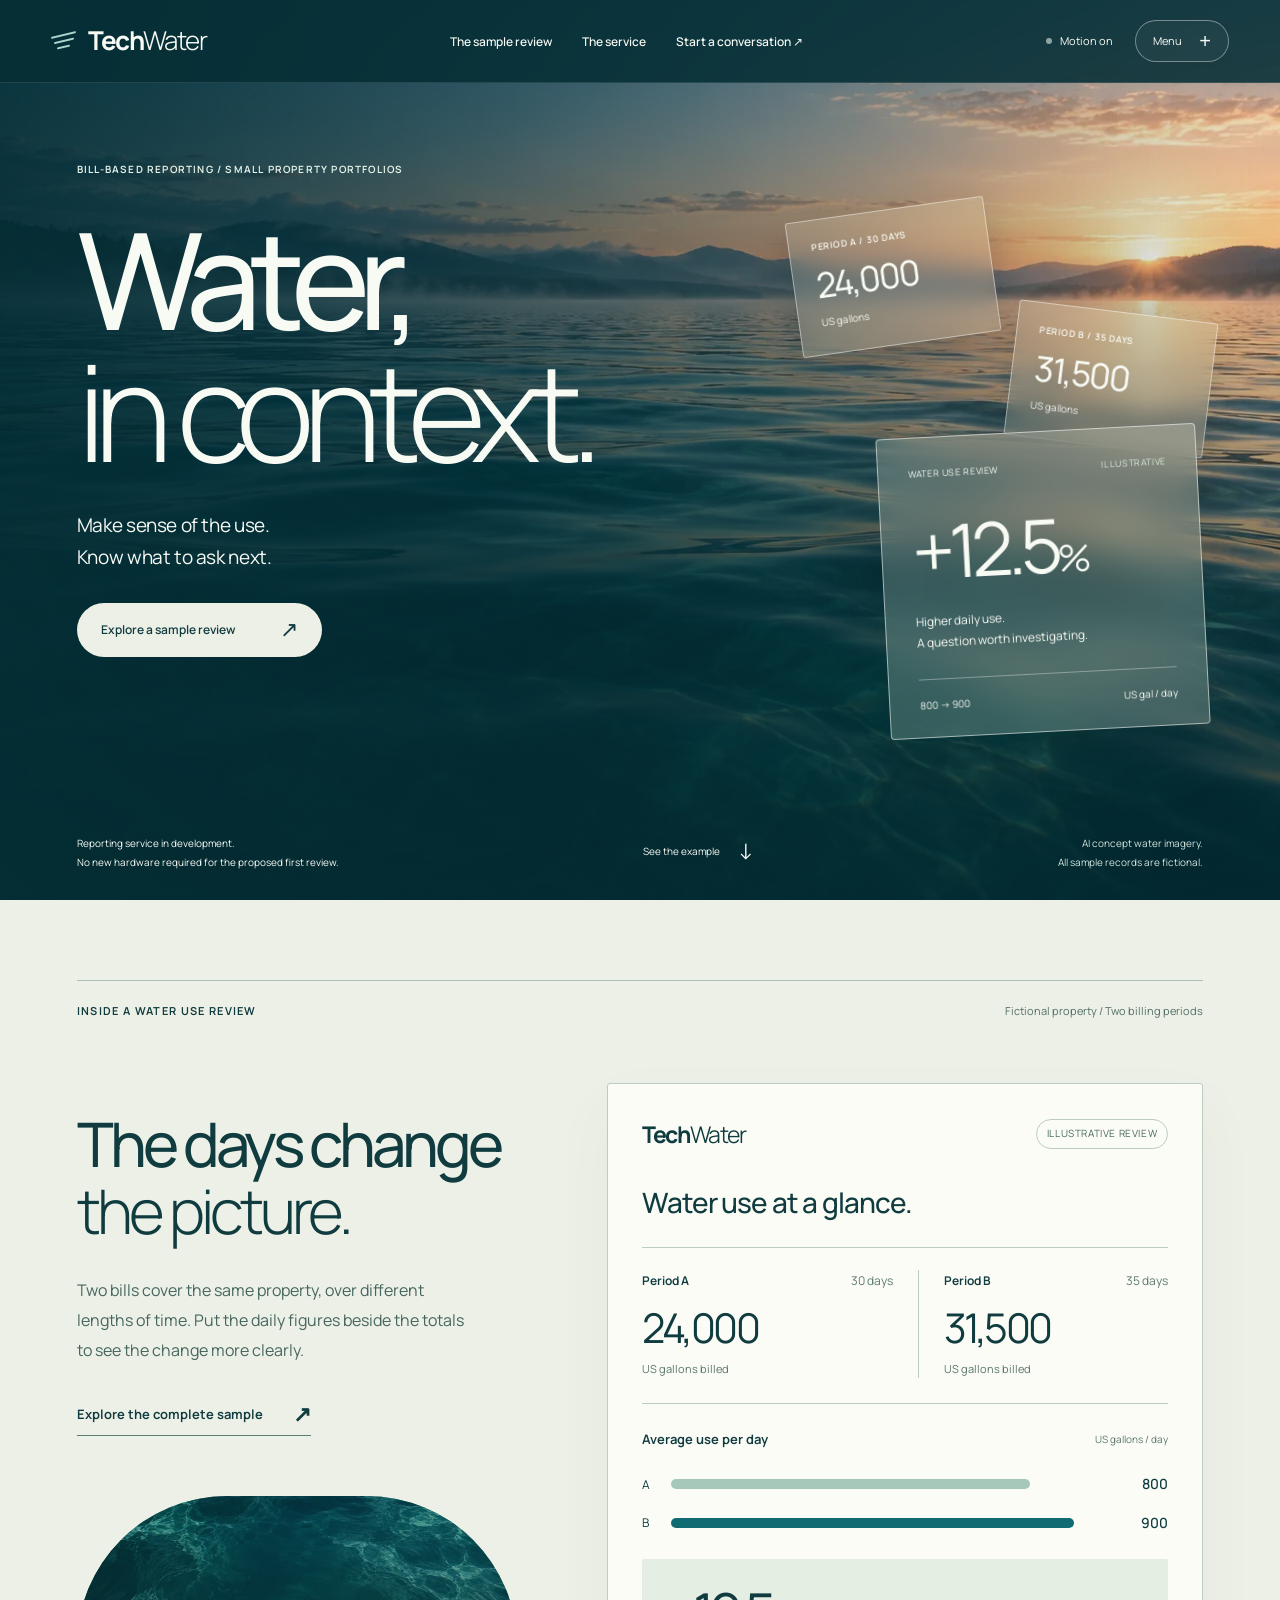
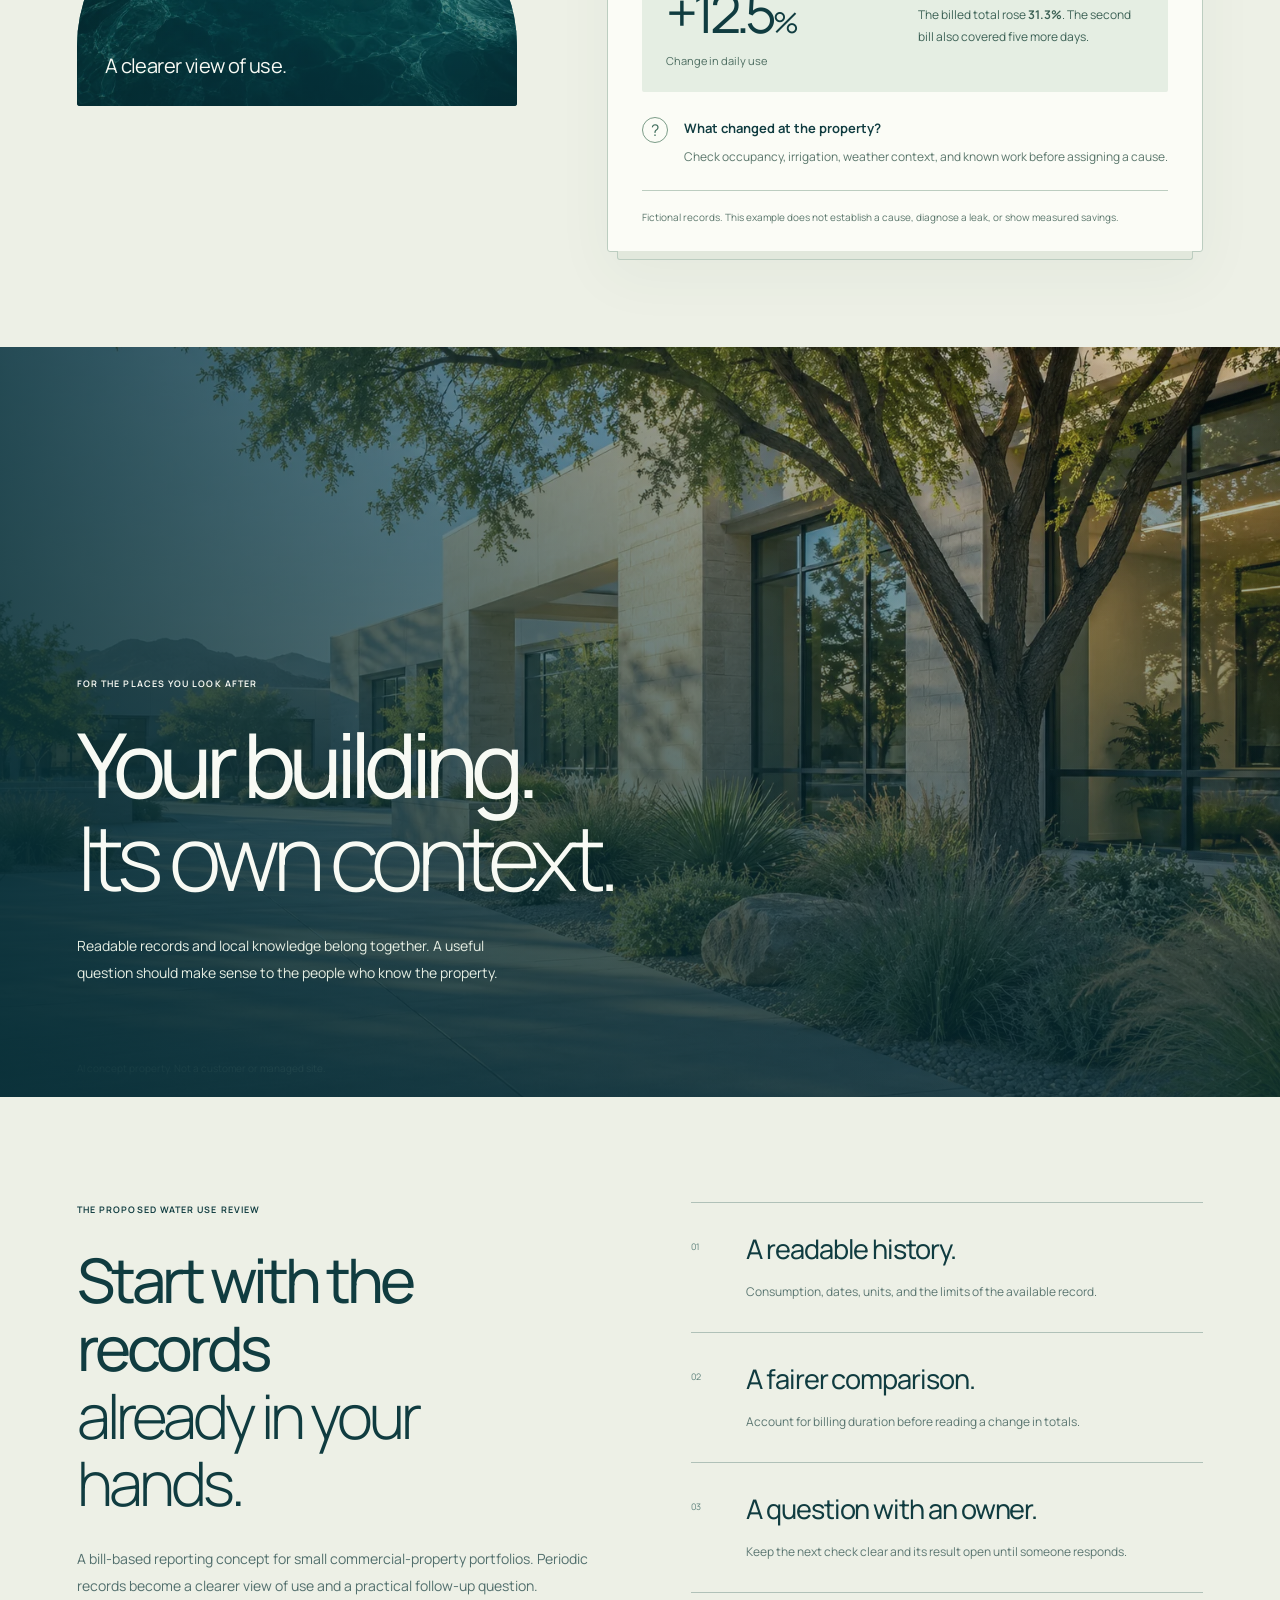
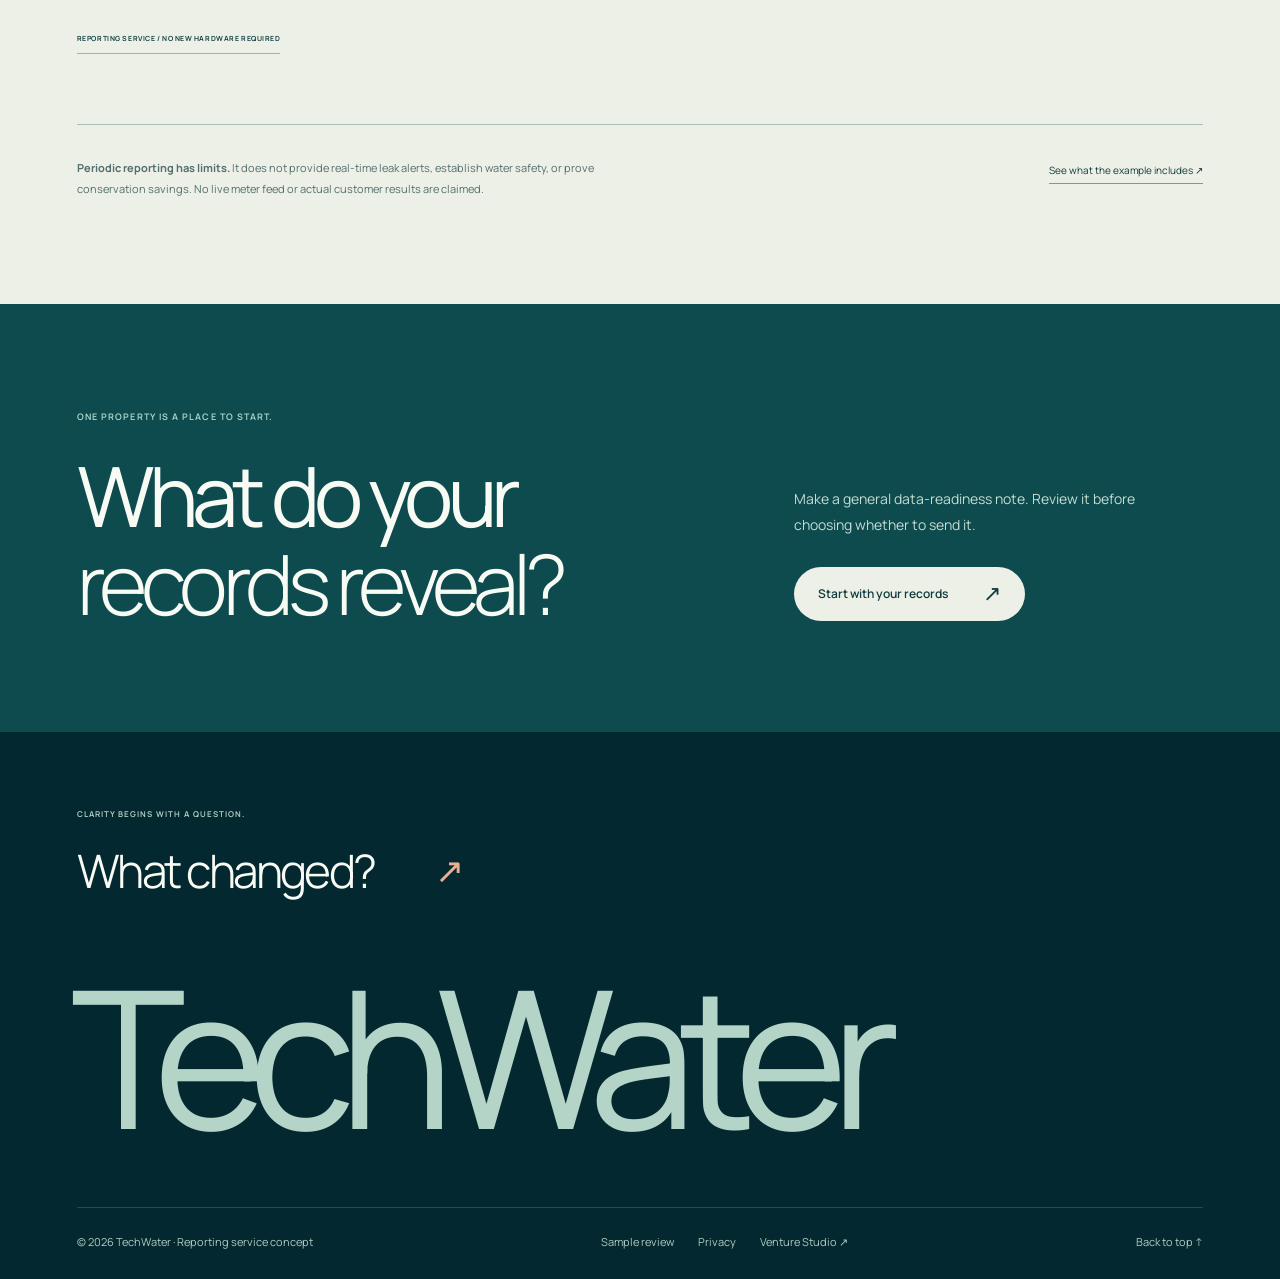
==== commit b0e66b86: "Replace TechWater’s four-step homepage story with an editorial report spread Present the two billing" ====
--- a/index.html
+++ b/index.html
@@ -1 +1,9 @@
-<!doctype html><html lang="en" data-motion="off"><head><meta charset="utf-8"><meta name="viewport" content="width=device-width,initial-scale=1"><meta name="theme-color" content="#073a40"><title>Water, in context. | TechWater</title><meta name="description" content="Bill-based water-use reporting for small property portfolios. Explore a clearer comparison, the property context, and the next useful question."><link rel="canonical" href="https://techwater.josephjilovec.com/"><meta property="og:type" content="website"><meta property="og:site_name" content="TechWater"><meta property="og:title" content="Water, in context. | TechWater"><meta property="og:description" content="Bill-based water-use reporting for small property portfolios. Explore a clearer comparison, the property context, and the next useful question."><meta property="og:url" content="https://techwater.josephjilovec.com/"><meta property="og:image" content="https://techwater.josephjilovec.com/assets/water-horizon-1600.webp"><meta name="twitter:card" content="summary_large_image"><link rel="icon" href="/assets/favicon.svg" type="image/svg+xml"><link rel="preload" as="font" type="font/ttf" href="/assets/fonts/manrope-variable.ttf" crossorigin><link rel="stylesheet" href="/styles.css?v=water-story-1"><script src="/site.js?v=water-story-1" defer></script></head><body class="page-home"><a class="skip" href="#main">Skip to content</a><header class="site-header"><a class="brand" href="/" aria-label="TechWater home"><span class="water-mark" aria-hidden="true"><i></i><i></i><i></i></span><span>Tech<b>Water</b></span></a><nav class="desktop-nav" aria-label="Primary"><a href="/sample-review/">The sample review</a><a href="/#scope">The service</a><a href="/start/">Start a conversation ↗</a></nav><div class="header-controls"><button class="motion-toggle only-js" type="button" data-motion aria-pressed="false"><span class="motion-dot" aria-hidden="true"></span><span data-motion-label>Motion on</span></button><button class="menu-button only-js" type="button" data-menu aria-controls="water-menu" aria-expanded="false" aria-haspopup="dialog">Menu <span aria-hidden="true">+</span></button></div><div class="page-progress" aria-hidden="true"></div></header><dialog class="menu-dialog" id="water-menu" aria-labelledby="menu-title"><div class="menu-water" aria-hidden="true"><img class="" src="/assets/water-texture-1600.webp" srcset="/assets/water-texture-640.webp 640w, /assets/water-texture-1000.webp 1000w, /assets/water-texture-1600.webp 1600w" sizes="100vw" width="1600" height="900" alt="" loading="lazy" decoding="async"></div><div class="menu-inner"><div class="menu-top"><a class="brand" href="/"><span class="water-mark" aria-hidden="true"><i></i><i></i><i></i></span><span>Tech<b>Water</b></span></a><button class="close-button" type="button" data-close aria-label="Close menu">Close <span aria-hidden="true">×</span></button></div><p class="eyebrow" id="menu-title">A clearer view of water use</p><nav aria-label="Full site"><a href="/"><small>01</small><span>Water, in context.</span><b aria-hidden="true">↗</b></a><a href="/sample-review/"><small>02</small><span>The sample review.</span><b aria-hidden="true">↗</b></a><a href="/#scope"><small>03</small><span>The reporting service.</span><b aria-hidden="true">↗</b></a><a href="/start/"><small>04</small><span>Start with your records.</span><b aria-hidden="true">↗</b></a></nav><div class="menu-foot"><p>Bill-based reporting.<br>No new hardware required.</p><span>Service concept in development</span></div></div></dialog><main id="main"><section class="water-hero" aria-labelledby="water-title"><div class="hero-water" aria-hidden="true"><img class="" src="/assets/water-horizon-1600.webp" srcset="/assets/water-horizon-640.webp 640w, /assets/water-horizon-1000.webp 1000w, /assets/water-horizon-1600.webp 1600w" sizes="100vw" width="1600" height="900" alt="" fetchpriority="high" decoding="async"></div><div class="hero-shade" aria-hidden="true"></div><div class="hero-intro"><p class="eyebrow">Bill-based reporting / Small property portfolios</p><h1 id="water-title">Water,<br><em>in context.</em></h1><p class="hero-lede">Make sense of the use.<br>Know what to ask next.</p><a class="button light" href="/sample-review/"><span>Explore a sample review</span><span aria-hidden="true">↗</span></a></div><div class="hero-report" aria-label="Fictional water-use comparison"><div class="floating-source source-a"><span>PERIOD A / 30 DAYS</span><b>24,000</b><small>US gallons</small></div><div class="floating-source source-b"><span>PERIOD B / 35 DAYS</span><b>31,500</b><small>US gallons</small></div><div class="hero-report-glass"><div><span>WATER USE REVIEW</span><i>ILLUSTRATIVE</i></div><strong>+12.5<span>%</span></strong><p>Higher daily use.<br>A question worth investigating.</p><div class="hero-report-rule"><span>800 → 900</span><span>US gal / day</span></div></div></div><div class="hero-bottom"><p>Reporting service in development.<br>No new hardware required for the proposed first review.</p><a href="#story">Follow the story <span aria-hidden="true">↓</span></a><span>AI concept water imagery.<br>All sample records are fictional.</span></div></section><section class="story-section" id="story" aria-labelledby="story-title"><div class="story-water" aria-hidden="true"><img class="" src="/assets/water-texture-1600.webp" srcset="/assets/water-texture-640.webp 640w, /assets/water-texture-1000.webp 1000w, /assets/water-texture-1600.webp 1600w" sizes="100vw" width="1600" height="900" alt="" loading="lazy" decoding="async"></div><div class="story-heading"><p class="eyebrow">Look beneath the total</p><h2 id="story-title">A number becomes<br><em>a useful question.</em></h2><p>A fictional review, told in four parts.</p></div><div class="story-layout"><div class="story-visual" aria-hidden="true"><div class="story-visual-top"><span>TECHWATER / SAMPLE REVIEW</span><span id="scene-count">01 / 04</span></div><div class="story-scenes"><div class="story-scene is-current" data-scene="records"><div class="scene-sources"><div class="source-card"><div><span>PERIOD A</span><span>30 DAYS</span></div><strong>24,000</strong><p>US gallons billed</p><span class="source-bottom">FICTIONAL SOURCE RECORD</span></div><div class="source-card"><div><span>PERIOD B</span><span>35 DAYS</span></div><strong>31,500</strong><p>US gallons billed</p><span class="source-bottom">FICTIONAL SOURCE RECORD</span></div></div></div><div class="story-scene" data-scene="comparison"><div class="scene-comparison"><span class="eyebrow">THE DAILY COMPARISON</span><div class="scene-number">+12.5<span>%</span></div><p>Higher daily use.<br>A question, not a diagnosis.</p><div class="mini-bars"><div><span>A</span><i style="--bar:80%"></i><b>800 / day</b></div><div><span>B</span><i style="--bar:90%"></i><b>900 / day</b></div></div><span class="scene-unit">US GALLONS / FICTIONAL EXAMPLE</span></div></div><div class="story-scene" data-scene="context"><div class="scene-context"><span class="eyebrow">LOOK BEYOND THE TOTAL</span><span class="context-orbit orbit-one">Occupancy?</span><span class="context-orbit orbit-two">Irrigation?</span><span class="context-orbit orbit-three">Known work?</span><div class="question-orb">?</div><p>Context turns a flag<br>into a better question.</p></div></div><div class="story-scene" data-scene="followup"><div class="scene-action"><div><span>FOLLOW-UP / SAMPLE 01</span><b>OPEN QUESTION</b></div><h3>What changed<br>at the property?</h3><p>For the property team to investigate.</p><dl><div><dt>Next step</dt><dd>Review the available context.</dd></div><div><dt>Status</dt><dd>Open until checked and recorded.</dd></div></dl><span class="scene-unit">ILLUSTRATIVE ACTION LOG</span></div></div></div><div class="story-visual-foot"><span>NO LIVE ACCOUNT OR METER CONNECTED</span><span class="scene-progress"><i></i><i></i><i></i><i></i></span></div></div><div class="story-chapters"><article class="story-chapter" id="records" data-chapter="records"><p class="eyebrow">01 / The record</p><h3>A total tells<br>part of the story.</h3><p>One fictional bill records 24,000 US gallons over 30 days. The next records 31,500 over 35 days. The units match. The periods do not.</p><p class="chapter-note">A higher billed total can reflect more than a change in daily use.</p><div class="inline-scene" aria-hidden="true"><div class="scene-sources"><div class="source-card"><div><span>PERIOD A</span><span>30 DAYS</span></div><strong>24,000</strong><p>US gallons billed</p><span class="source-bottom">FICTIONAL SOURCE RECORD</span></div><div class="source-card"><div><span>PERIOD B</span><span>35 DAYS</span></div><strong>31,500</strong><p>US gallons billed</p><span class="source-bottom">FICTIONAL SOURCE RECORD</span></div></div></div></article><article class="story-chapter" id="comparison" data-chapter="comparison"><p class="eyebrow">02 / The comparison</p><h3>More water.<br>Also more days.</h3><p>Account for the length of each period: 800 US gallons per day becomes 900. The daily increase is 12.5%, compared with a 31.3% rise in the billed total.</p><p class="chapter-note">A fairer comparison. Still no conclusion about the cause.</p><div class="inline-scene" aria-hidden="true"><div class="scene-comparison"><span class="eyebrow">THE DAILY COMPARISON</span><div class="scene-number">+12.5<span>%</span></div><p>Higher daily use.<br>A question, not a diagnosis.</p><div class="mini-bars"><div><span>A</span><i style="--bar:80%"></i><b>800 / day</b></div><div><span>B</span><i style="--bar:90%"></i><b>900 / day</b></div></div><span class="scene-unit">US GALLONS / FICTIONAL EXAMPLE</span></div></div></article><article class="story-chapter" id="context" data-chapter="context"><p class="eyebrow">03 / The context</p><h3>The property<br>has a story, too.</h3><p>Occupancy, irrigation schedules, weather context, or known work may affect the question. A record can point toward something to investigate without proving an explanation.</p><p class="chapter-note">Keep context and uncertainty visible.</p><div class="inline-scene" aria-hidden="true"><div class="scene-context"><span class="eyebrow">LOOK BEYOND THE TOTAL</span><span class="context-orbit orbit-one">Occupancy?</span><span class="context-orbit orbit-two">Irrigation?</span><span class="context-orbit orbit-three">Known work?</span><div class="question-orb">?</div><p>Context turns a flag<br>into a better question.</p></div></div></article><article class="story-chapter" id="followup" data-chapter="followup"><p class="eyebrow">04 / The next question</p><h3>A flag needs<br>somewhere to go.</h3><p>A useful review ends with a question someone can investigate. In this fictional case, the property team would check the context and record what it finds.</p><p class="chapter-note">An open question is not a diagnosed leak or a completed investigation.</p><div class="inline-scene" aria-hidden="true"><div class="scene-action"><div><span>FOLLOW-UP / SAMPLE 01</span><b>OPEN QUESTION</b></div><h3>What changed<br>at the property?</h3><p>For the property team to investigate.</p><dl><div><dt>Next step</dt><dd>Review the available context.</dd></div><div><dt>Status</dt><dd>Open until checked and recorded.</dd></div></dl><span class="scene-unit">ILLUSTRATIVE ACTION LOG</span></div></div></article></div></div><div class="story-ending"><p>The example shows how to read a change.<br>It does not establish why the change happened.</p><a class="button outline" href="/sample-review/"><span>Explore the interactive example</span><span aria-hidden="true">↗</span></a></div></section><section class="property-section"><figure><img class="" src="/assets/property-context-1600.webp" srcset="/assets/property-context-640.webp 640w, /assets/property-context-1000.webp 1000w, /assets/property-context-1600.webp 1536w" sizes="100vw" width="1536" height="1024" alt="AI-generated concept of a small commercial-property courtyard" loading="lazy" decoding="async"><figcaption>AI concept property. Not a customer or managed site.</figcaption></figure><div class="property-shade" aria-hidden="true"></div><div><p class="eyebrow">For the places you look after</p><h2>Your building.<br><em>Its own context.</em></h2><p>Readable records and local knowledge belong together. A useful question should make sense to the people who know the property.</p></div></section><section class="scope-section section" id="scope"><div><p class="eyebrow">The proposed Water Use Review</p><h2>Start with the records<br><em>already in your hands.</em></h2><p>A bill-based reporting concept for small commercial-property portfolios. Periodic records become a clearer view of use and a practical follow-up question.</p><span class="scope-label">REPORTING SERVICE / NO NEW HARDWARE REQUIRED</span></div><div class="scope-list"><article><span>01</span><div><h3>A readable history.</h3><p>Consumption, dates, units, and the limits of the available record.</p></div></article><article><span>02</span><div><h3>A fairer comparison.</h3><p>Account for billing duration before reading a change in totals.</p></div></article><article><span>03</span><div><h3>A question with an owner.</h3><p>Keep the next check clear and its result open until someone responds.</p></div></article></div><div class="scope-boundary"><p><strong>Periodic reporting has limits.</strong> It does not provide real-time leak alerts, establish water safety, or prove conservation savings. No live meter feed or actual customer results are claimed.</p><a href="/sample-review/">See what the example includes ↗</a></div></section><section class="next-section section"><p class="eyebrow">One property is a place to start.</p><h2>What do your<br><em>records reveal?</em></h2><div><p>Make a general data-readiness note. Review it before choosing whether to send it.</p><a class="button light" href="/start/"><span>Start with your records</span><span aria-hidden="true">↗</span></a></div></section></main><footer class="site-footer"><div class="footer-heading"><p class="eyebrow">Clarity begins with a question.</p><a href="/start/">What changed?<span aria-hidden="true">↗</span></a></div><div class="footer-wordmark" aria-hidden="true">TechWater</div><div class="footer-bottom"><p>© 2026 TechWater · Reporting service concept</p><nav aria-label="Footer"><a href="/sample-review/">Sample review</a><a href="/privacy/">Privacy</a><a href="https://josephjilovec.com/portfolio/techwater">Venture Studio ↗</a></nav><a href="#main">Back to top ↑</a></div></footer></body></html>
+<!doctype html><html lang="en" data-motion="off"><head><meta charset="utf-8"><meta name="viewport" content="width=device-width,initial-scale=1"><meta name="theme-color" content="#073a40"><title>Water, in context. | TechWater</title><meta name="description" content="Bill-based water-use reporting for small property portfolios. Explore a clearer comparison, the property context, and the next useful question."><link rel="canonical" href="https://techwater.josephjilovec.com/"><meta property="og:type" content="website"><meta property="og:site_name" content="TechWater"><meta property="og:title" content="Water, in context. | TechWater"><meta property="og:description" content="Bill-based water-use reporting for small property portfolios. Explore a clearer comparison, the property context, and the next useful question."><meta property="og:url" content="https://techwater.josephjilovec.com/"><meta property="og:image" content="https://techwater.josephjilovec.com/assets/water-horizon-1600.webp"><meta name="twitter:card" content="summary_large_image"><link rel="icon" href="/assets/favicon.svg" type="image/svg+xml"><link rel="preload" as="font" type="font/ttf" href="/assets/fonts/manrope-variable.ttf" crossorigin><link rel="stylesheet" href="/styles.css?v=report-spread-2"><script src="/site.js?v=report-spread-2" defer></script></head><body class="page-home"><a class="skip" href="#main">Skip to content</a><header class="site-header"><a class="brand" href="/" aria-label="TechWater home"><span class="water-mark" aria-hidden="true"><i></i><i></i><i></i></span><span>Tech<b>Water</b></span></a><nav class="desktop-nav" aria-label="Primary"><a href="/sample-review/">The sample review</a><a href="/#scope">The service</a><a href="/start/">Start a conversation ↗</a></nav><div class="header-controls"><button class="motion-toggle only-js" type="button" data-motion aria-pressed="false"><span class="motion-dot" aria-hidden="true"></span><span data-motion-label>Motion on</span></button><button class="menu-button only-js" type="button" data-menu aria-controls="water-menu" aria-expanded="false" aria-haspopup="dialog">Menu <span aria-hidden="true">+</span></button></div><div class="page-progress" aria-hidden="true"></div></header><dialog class="menu-dialog" id="water-menu" aria-labelledby="menu-title"><div class="menu-water" aria-hidden="true"><img class="" src="/assets/water-texture-1600.webp" srcset="/assets/water-texture-640.webp 640w, /assets/water-texture-1000.webp 1000w, /assets/water-texture-1600.webp 1600w" sizes="100vw" width="1600" height="900" alt="" loading="lazy" decoding="async"></div><div class="menu-inner"><div class="menu-top"><a class="brand" href="/"><span class="water-mark" aria-hidden="true"><i></i><i></i><i></i></span><span>Tech<b>Water</b></span></a><button class="close-button" type="button" data-close aria-label="Close menu">Close <span aria-hidden="true">×</span></button></div><p class="eyebrow" id="menu-title">A clearer view of water use</p><nav aria-label="Full site"><a href="/"><small>01</small><span>Water, in context.</span><b aria-hidden="true">↗</b></a><a href="/sample-review/"><small>02</small><span>The sample review.</span><b aria-hidden="true">↗</b></a><a href="/#scope"><small>03</small><span>The reporting service.</span><b aria-hidden="true">↗</b></a><a href="/start/"><small>04</small><span>Start with your records.</span><b aria-hidden="true">↗</b></a></nav><div class="menu-foot"><p>Bill-based reporting.<br>No new hardware required.</p><span>Service concept in development</span></div></div></dialog><main id="main"><section class="water-hero" aria-labelledby="water-title"><div class="hero-water" aria-hidden="true"><img class="" src="/assets/water-horizon-1600.webp" srcset="/assets/water-horizon-640.webp 640w, /assets/water-horizon-1000.webp 1000w, /assets/water-horizon-1600.webp 1600w" sizes="100vw" width="1600" height="900" alt="" fetchpriority="high" decoding="async"></div><div class="hero-shade" aria-hidden="true"></div><div class="hero-intro"><p class="eyebrow">Bill-based reporting / Small property portfolios</p><h1 id="water-title">Water,<br><em>in context.</em></h1><p class="hero-lede">Make sense of the use.<br>Know what to ask next.</p><a class="button light" href="/sample-review/"><span>Explore a sample review</span><span aria-hidden="true">↗</span></a></div><div class="hero-report" aria-label="Fictional water-use comparison"><div class="floating-source source-a"><span>PERIOD A / 30 DAYS</span><b>24,000</b><small>US gallons</small></div><div class="floating-source source-b"><span>PERIOD B / 35 DAYS</span><b>31,500</b><small>US gallons</small></div><div class="hero-report-glass"><div><span>WATER USE REVIEW</span><i>ILLUSTRATIVE</i></div><strong>+12.5<span>%</span></strong><p>Higher daily use.<br>A question worth investigating.</p><div class="hero-report-rule"><span>800 → 900</span><span>US gal / day</span></div></div></div><div class="hero-bottom"><p>Reporting service in development.<br>No new hardware required for the proposed first review.</p><a href="#story">See the example <span aria-hidden="true">↓</span></a><span>AI concept water imagery.<br>All sample records are fictional.</span></div></section><section class="review-spread" id="story" aria-labelledby="spread-title">
+<div class="spread-topline"><p class="eyebrow">Inside a Water Use Review</p><span>Fictional property / Two billing periods</span></div>
+<div class="spread-layout">
+<div class="spread-copy"><h2 id="spread-title">The days change<br><em>the picture.</em></h2><p>Two bills cover the same property, over different lengths of time. Put the daily figures beside the totals to see the change more clearly.</p><a class="spread-link" href="/sample-review/">Explore the complete sample <span aria-hidden="true">↗</span></a><div class="spread-water" aria-hidden="true"><img src="/assets/water-texture-1000.webp" srcset="/assets/water-texture-640.webp 640w, /assets/water-texture-1000.webp 1000w" sizes="(max-width: 700px) 88vw, 38vw" width="1000" height="563" alt="" loading="lazy" decoding="async"><span>A clearer view of use.</span></div></div>
+<figure class="review-sheet" aria-labelledby="sheet-title"><div class="sheet-masthead"><span>Tech<b>Water</b></span><span>Illustrative review</span></div><figcaption id="sheet-title">Water use at a glance.</figcaption><div class="sheet-periods"><div><p>Period A <span>30 days</span></p><strong>24,000</strong><small>US gallons billed</small></div><div><p>Period B <span>35 days</span></p><strong>31,500</strong><small>US gallons billed</small></div></div>
+<div class="sheet-daily"><div class="sheet-chart-heading"><h3>Average use per day</h3><span>US gallons / day</span></div><div class="sheet-bar"><span>A</span><div aria-hidden="true"><i style="width:80%"></i></div><b>800</b></div><div class="sheet-bar"><span>B</span><div aria-hidden="true"><i style="width:90%"></i></div><b>900</b></div></div>
+<div class="sheet-takeaway"><div><strong>+12.5<span>%</span></strong><p>Change in daily use</p></div><p>The billed total rose <b>31.3%</b>. The second bill also covered five more days.</p></div>
+<div class="sheet-note"><span class="sheet-question" aria-hidden="true">?</span><div><h3>What changed at the property?</h3><p>Check occupancy, irrigation, weather context, and known work before assigning a cause.</p></div></div><p class="sheet-disclaimer">Fictional records. This example does not establish a cause, diagnose a leak, or show measured savings.</p></figure>
+</div></section><section class="property-section"><figure><img class="" src="/assets/property-context-1600.webp" srcset="/assets/property-context-640.webp 640w, /assets/property-context-1000.webp 1000w, /assets/property-context-1600.webp 1536w" sizes="100vw" width="1536" height="1024" alt="AI-generated concept of a small commercial-property courtyard" loading="lazy" decoding="async"><figcaption>AI concept property. Not a customer or managed site.</figcaption></figure><div class="property-shade" aria-hidden="true"></div><div><p class="eyebrow">For the places you look after</p><h2>Your building.<br><em>Its own context.</em></h2><p>Readable records and local knowledge belong together. A useful question should make sense to the people who know the property.</p></div></section><section class="scope-section section" id="scope"><div><p class="eyebrow">The proposed Water Use Review</p><h2>Start with the records<br><em>already in your hands.</em></h2><p>A bill-based reporting concept for small commercial-property portfolios. Periodic records become a clearer view of use and a practical follow-up question.</p><span class="scope-label">REPORTING SERVICE / NO NEW HARDWARE REQUIRED</span></div><div class="scope-list"><article><span>01</span><div><h3>A readable history.</h3><p>Consumption, dates, units, and the limits of the available record.</p></div></article><article><span>02</span><div><h3>A fairer comparison.</h3><p>Account for billing duration before reading a change in totals.</p></div></article><article><span>03</span><div><h3>A question with an owner.</h3><p>Keep the next check clear and its result open until someone responds.</p></div></article></div><div class="scope-boundary"><p><strong>Periodic reporting has limits.</strong> It does not provide real-time leak alerts, establish water safety, or prove conservation savings. No live meter feed or actual customer results are claimed.</p><a href="/sample-review/">See what the example includes ↗</a></div></section><section class="next-section section"><p class="eyebrow">One property is a place to start.</p><h2>What do your<br><em>records reveal?</em></h2><div><p>Make a general data-readiness note. Review it before choosing whether to send it.</p><a class="button light" href="/start/"><span>Start with your records</span><span aria-hidden="true">↗</span></a></div></section></main><footer class="site-footer"><div class="footer-heading"><p class="eyebrow">Clarity begins with a question.</p><a href="/start/">What changed?<span aria-hidden="true">↗</span></a></div><div class="footer-wordmark" aria-hidden="true">TechWater</div><div class="footer-bottom"><p>© 2026 TechWater · Reporting service concept</p><nav aria-label="Footer"><a href="/sample-review/">Sample review</a><a href="/privacy/">Privacy</a><a href="https://josephjilovec.com/portfolio/techwater">Venture Studio ↗</a></nav><a href="#main">Back to top ↑</a></div></footer></body></html>
--- a/styles.css
+++ b/styles.css
@@ -4,7 +4,6 @@
 .site-header{position:fixed;inset:0 0 auto;height:83px;padding:0 4vw;background:#052e35dd;backdrop-filter:blur(15px);border-bottom:1px solid #ffffff1c;z-index:70;display:flex;align-items:center;justify-content:space-between;gap:28px}.brand{display:inline-flex;align-items:center;gap:12px;font-size:26px;line-height:1.2;font-weight:720;letter-spacing:-.06em;white-space:nowrap}.brand b{font-weight:320}.water-mark{display:flex;flex-direction:column;gap:4px;width:25px;transform:skewY(-13deg);flex-shrink:0}.water-mark i{height:2px;background:var(--aqua);border-radius:10px}.water-mark i:nth-child(2){width:80%;align-self:center}.water-mark i:nth-child(3){width:55%;align-self:center}.desktop-nav{display:flex;gap:30px;align-items:center}.desktop-nav a{font-size:10px;font-weight:550;position:relative;padding-block:12px}.desktop-nav a:after{content:'';position:absolute;bottom:5px;left:0;width:100%;height:1px;background:var(--aqua);transform:scaleX(0);transform-origin:left;transition:transform .25s}.desktop-nav a:hover:after{transform:scaleX(1)}.header-controls{display:flex;gap:22px;align-items:center}.motion-toggle{display:flex;align-items:center;gap:8px;background:none;padding:12px 0;font-size:9px;white-space:nowrap;min-height:44px}.motion-dot{width:6px;height:6px;border-radius:50%;background:var(--aqua);box-shadow:0 0 0 4px #abd6cb15}.motion-toggle[aria-pressed=true] .motion-dot{background:#90a4a3;box-shadow:none}.menu-button{align-items:center;gap:17px;padding:10px 17px;border:1px solid #ffffff65;border-radius:30px;background:#ffffff09;font-size:11px;min-height:42px}.menu-button span{font:400 20px/1 Arial}.page-progress{position:absolute;bottom:-1px;left:0;height:1px;width:100%;background:var(--coral);transform:scaleX(var(--scroll));transform-origin:left}
 /* A continuous water narrative, rendered with ordinary image layers. */
 .water-hero{height:100svh;min-height:830px;max-height:1150px;padding:160px 6vw 0;position:relative;isolation:isolate;overflow:hidden;background:#073c43}.hero-water,.hero-shade{position:absolute;inset:0;z-index:-2}.hero-water img{width:100%;height:100%;object-fit:cover;object-position:center;will-change:transform}.hero-shade{z-index:-1;background:linear-gradient(90deg,#042e35df,#042e3566 57%,#042e3510),linear-gradient(0deg,#032830e8,transparent 70%)}.hero-intro{position:relative;z-index:3;max-width:860px}.hero-intro>.eyebrow{font-size:9px;margin:0 0 35px;color:#e5f2e9}.hero-intro h1{font-size:clamp(80px,10.5vw,173px);font-weight:480;line-height:.98;letter-spacing:-.085em;margin:0 0 34px}.hero-intro h1 em{font-weight:300}.hero-lede{font-size:19px;line-height:1.65;letter-spacing:-.02em;margin-bottom:30px}.hero-intro>.button{min-width:245px}.hero-report{position:absolute;right:6vw;top:31%;width:320px;z-index:2}.floating-source{position:absolute;width:200px;padding:19px 22px;border:1px solid #ffffff70;background:#e8f4e025;backdrop-filter:blur(13px);border-radius:3px;color:var(--white);box-shadow:0 15px 40px #001b2233}.floating-source span{display:block;font-size:7px;letter-spacing:.08em;font-weight:600}.floating-source b{display:block;font-size:35px;line-height:1.3;font-weight:450;letter-spacing:-.06em;margin-top:8px}.floating-source small{font-size:8px}.source-a{left:-90px;top:-70px;transform:rotate(-8deg)}.source-b{right:-8px;top:32px;transform:rotate(7deg)}.hero-report-glass{position:relative;margin-top:152px;padding:28px 30px 23px;border:1px solid #ffffff8a;background:#e8f4e034;backdrop-filter:blur(20px);border-radius:4px;box-shadow:0 30px 90px #021a2140;transform:rotate(-3deg)}.hero-report-glass>div:first-child{display:flex;justify-content:space-between;gap:12px;font-size:7px;letter-spacing:.07em}.hero-report-glass i{font-style:normal;color:#d8eadc}.hero-report-glass>strong{display:block;font-size:74px;line-height:1.2;font-weight:380;letter-spacing:-.085em;margin:25px 0 15px}.hero-report-glass>strong>span{font-size:.5em;letter-spacing:-.04em}.hero-report-glass>p{font-size:12px;line-height:1.8;margin-bottom:25px}.hero-report-rule{display:flex;justify-content:space-between;gap:20px;font-size:8px;border-top:1px solid #ffffff57;padding-top:17px}.hero-bottom{position:absolute;left:6vw;right:6vw;bottom:28px;display:flex;align-items:end;justify-content:space-between;gap:35px;font-size:9px;line-height:1.9}.hero-bottom>p{margin:0;max-width:350px}.hero-bottom>a{font-size:10px;display:flex;align-items:center;gap:18px;white-space:nowrap}.hero-bottom>a span{font-size:22px}.hero-bottom>span{font-size:8px;max-width:230px;text-align:right;color:#d1e5df}
-.story-section{padding:110px 6vw 75px;position:relative;isolation:isolate;background:#062c32;overflow:clip}.story-water{position:absolute;inset:0;z-index:-2;pointer-events:none}.story-water img{height:100%;width:100%;object-fit:cover;opacity:.17}.story-section:after{content:'';position:absolute;inset:0;z-index:-1;background:linear-gradient(#062f36d9,#062a30a8 50%,#062a30f0)}.story-heading{max-width:1000px;margin-bottom:55px}.story-heading>.eyebrow{color:var(--aqua);margin-bottom:25px}.story-heading h2{font-size:clamp(55px,6.4vw,105px);font-weight:450;line-height:1.04;letter-spacing:-.07em;margin:0 0 27px}.story-heading>p:last-child{font-size:13px;color:#b9d3cc}.story-layout{display:grid;grid-template-columns:1.05fr .95fr;gap:8vw;align-items:start}.story-visual{position:sticky;top:130px;border:1px solid #b8dbcc50;background:#d8f0dc0b;border-radius:5px;min-height:550px;backdrop-filter:blur(12px);overflow:hidden}.story-visual-top{display:flex;justify-content:space-between;gap:20px;padding:25px;font-size:7px;font-weight:600;letter-spacing:.09em;border-bottom:1px solid #b8dbcc25}.story-scenes{height:430px;position:relative}.story-scene{position:absolute;inset:0;opacity:0;transform:translateY(15px);transition:opacity .45s,transform .65s;pointer-events:none;padding:25px}.story-scene.is-current{opacity:1;transform:none}.story-visual-foot{display:flex;justify-content:space-between;align-items:center;gap:20px;padding:20px 25px;border-top:1px solid #b8dbcc25;font-size:6px;letter-spacing:.07em;color:#b9d1ca}.scene-progress{display:flex;gap:6px}.scene-progress i{display:block;width:5px;height:5px;background:#d7ebdf44;border-radius:50%}.scene-progress i.active{background:var(--coral)}.story-chapters{min-width:0}.story-chapter{min-height:78svh;display:flex;flex-direction:column;justify-content:center;padding:60px 0;scroll-margin-top:135px}.story-chapter>.eyebrow{font-size:8px;color:var(--aqua);margin-bottom:25px}.story-chapter h3{font-size:clamp(33px,3.7vw,62px);line-height:1.13;font-weight:410;letter-spacing:-.06em;margin:0 0 28px}.story-chapter>p:not(.eyebrow){font-size:14px;line-height:1.95;max-width:470px;color:#d0e2db}.story-chapter>.chapter-note{padding-top:22px;border-top:1px solid #bad7cb3b;font-size:11px!important;color:#a5c4bb!important;max-width:420px!important}.inline-scene{display:none}.scene-sources{height:100%;position:relative}.source-card{position:absolute;width:240px;background:#f2f4e7;color:var(--ink);padding:24px 26px;box-shadow:0 15px 35px #001b2530;border-radius:3px;left:3%;top:30px;transform:rotate(-7deg)}.source-card+ .source-card{left:auto;right:1%;top:175px;transform:rotate(7deg);background:#cae4d6}.source-card>div{display:flex;justify-content:space-between;gap:20px;font-size:7px;font-weight:650;letter-spacing:.07em;border-bottom:1px solid #7c999073;padding-bottom:15px}.source-card strong{display:block;font-size:43px;line-height:1.25;letter-spacing:-.065em;font-weight:450;margin-top:18px}.source-card p{font-size:10px;margin:6px 0 22px}.source-bottom{font-size:6px;letter-spacing:.06em;border-top:1px solid #7c999073;display:block;padding-top:14px}.scene-comparison{padding:17px 7px}.scene-comparison>.eyebrow{color:var(--aqua);font-size:7px}.scene-number{font-size:90px;font-weight:350;line-height:1.1;letter-spacing:-.09em;margin:23px 0 13px}.scene-number>span{font-size:.5em}.scene-comparison>p{font-size:14px;line-height:1.8;color:#d2e5dc}.mini-bars{margin:25px 0 25px}.mini-bars>div{display:grid;grid-template-columns:13px 1fr 83px;align-items:center;gap:12px;margin-bottom:17px;font-size:8px}.mini-bars i{display:block;width:var(--bar);height:9px;background:var(--aqua);border-radius:10px}.mini-bars>div:last-child i{background:var(--coral)}.mini-bars b{font-weight:450;white-space:nowrap;text-align:right}.scene-unit{font-size:6px;letter-spacing:.08em;color:#b7d3c8}.scene-context{height:100%;position:relative;display:flex;align-items:center;justify-content:center;flex-direction:column;padding-top:45px}.scene-context>.eyebrow{position:absolute;top:10px;left:5px;font-size:7px;color:var(--aqua)}.question-orb{width:150px;height:150px;display:flex;align-items:center;justify-content:center;border:1px solid #d1eddd8a;border-radius:50%;font-size:85px;line-height:1;font-weight:250;box-shadow:0 0 0 24px #d1eddd08,0 0 0 48px #d1eddd04}.context-orbit{position:absolute;border:1px solid #d1eddd73;border-radius:25px;padding:8px 13px;font-size:9px;background:#0e434bd9}.orbit-one{left:0;top:85px}.orbit-two{right:0;top:147px}.orbit-three{left:14%;top:245px}.scene-context>p{text-align:center;margin:48px 0 0;font-size:12px;color:#ccdfd5;line-height:1.9}.scene-action{padding:10px 5px}.scene-action>div:first-child{display:flex;justify-content:space-between;align-items:center;gap:15px;font-size:6px;color:var(--aqua)}.scene-action>div>b{font-size:6px;font-weight:550;border:1px solid #a3c7b87d;border-radius:20px;padding:5px 7px;white-space:nowrap}.scene-action h3{font-size:35px;font-weight:350;letter-spacing:-.06em;line-height:1.2;margin:40px 0 19px}.scene-action>p{font-size:11px;color:#c7e0d5}.scene-action dl{margin:23px 0}.scene-action dl>div{display:grid;grid-template-columns:70px 1fr;gap:20px;border-top:1px solid #a3c7b84d;padding:15px 0;font-size:9px}.scene-action dt{font-weight:600}.scene-action dd{margin:0;color:#c0dace}.story-ending{display:flex;justify-content:space-between;align-items:center;gap:40px;margin-top:30px;padding-top:40px;border-top:1px solid #9ebfb54f}.story-ending p{font-size:13px;line-height:1.9;color:#c6ded3;margin:0}.story-ending .button{font-size:11px}
 .property-section{height:750px;padding:90px 6vw;position:relative;isolation:isolate;display:flex;align-items:end;overflow:hidden}.property-section figure{position:absolute;inset:0;z-index:-2;margin:0}.property-section img{width:100%;height:100%;object-fit:cover;object-position:center}.property-section figcaption{position:absolute;bottom:20px;left:6vw;font-size:8px;color:#e9f0e5;z-index:2}.property-shade{position:absolute;inset:0;z-index:-1;background:linear-gradient(90deg,#062e36d4,#062e3630 75%),linear-gradient(0deg,#062c35b9,transparent)}.property-section>div:last-child{max-width:780px}.property-section h2{font-size:clamp(60px,7vw,115px);font-weight:420;letter-spacing:-.075em;line-height:1.04;margin:25px 0 30px}.property-section p:not(.eyebrow){max-width:440px;font-size:14px;line-height:1.9;color:#e6eee3}.scope-section{display:grid;grid-template-columns:1fr 1fr;gap:70px 8vw;background:var(--paper);color:var(--ink)}.scope-section>.scope-boundary{grid-column:1/-1}.scope-section h2{font-size:clamp(43px,4.8vw,78px);line-height:1.1;font-weight:450;letter-spacing:-.065em;margin:28px 0}.scope-section>div>p:not(.eyebrow){font-size:14px;line-height:1.95;color:#526f6d;max-width:530px}.scope-label{font-size:7px;font-weight:650;letter-spacing:.08em;border-bottom:1px solid #9eb5ad;padding-bottom:7px;display:inline-block;margin-top:13px}.scope-list article{display:grid;grid-template-columns:30px 1fr;gap:25px;padding:28px 0;border-top:1px solid #b0c1b8}.scope-list article:last-child{border-bottom:1px solid #b0c1b8}.scope-list article>span{font-size:9px;padding-top:8px;color:#5c817b}.scope-list h3{font-size:27px;line-height:1.3;letter-spacing:-.04em;font-weight:450;margin:0 0 15px}.scope-list p{font-size:12px;line-height:1.9;color:#5c7772;margin:0;max-width:420px}.scope-boundary{display:flex;justify-content:space-between;align-items:start;gap:50px;border-top:1px solid #a8bdb4;padding-top:32px}.scope-section .scope-boundary>p{font-size:11px!important;margin:0;max-width:780px}.scope-boundary>a{font-size:10px;white-space:nowrap;border-bottom:1px solid #799e91;padding-bottom:4px;margin-top:5px}.next-section{background:#0d4b4f;display:grid;grid-template-columns:1.2fr .8fr;gap:25px 8vw;align-items:end}.next-section>.eyebrow{grid-column:1/-1;margin:0;color:var(--aqua)}.next-section h2{font-size:clamp(55px,6.5vw,105px);font-weight:400;line-height:1.06;letter-spacing:-.07em;margin:0}.next-section>div{max-width:370px;padding-bottom:6px}.next-section>div>p{font-size:14px;line-height:1.9;color:#c5dcd1;margin-bottom:28px}.site-footer{padding:75px 6vw 28px;background:#03282f;overflow:hidden}.footer-heading>.eyebrow{font-size:8px;color:#b6d1c7;margin-bottom:20px}.footer-heading>a{display:inline-flex;align-items:center;gap:60px;font-size:clamp(26px,3.6vw,55px);letter-spacing:-.055em;line-height:1.3;font-weight:350}.footer-heading>a>span{font:400 35px Arial;color:var(--coral)}.footer-wordmark{font-size:15vw;line-height:1.15;font-weight:420;letter-spacing:-.09em;color:#b4d4c7;margin:45px -6px 40px}.footer-bottom{display:flex;justify-content:space-between;align-items:center;gap:30px;border-top:1px solid #a7ccbb38;padding-top:24px;color:#b1ccc1;font-size:8px}.footer-bottom p{margin:0}.footer-bottom nav{display:flex;gap:24px}.footer-bottom>a{white-space:nowrap}
 /* Readable linked pages for the actual service and inquiry. */
 .inner-hero{padding:150px 6vw 80px;background:#0b454a;position:relative;overflow:hidden}.inner-hero:after{content:'';position:absolute;width:55vw;height:55vw;right:-20%;top:-70%;border:1px solid #c6e5d52b;border-radius:50%;box-shadow:0 0 0 60px #c6e5d506,0 0 0 120px #c6e5d504}.inner-hero>.eyebrow{color:#c1dfd1;margin-bottom:35px}.inner-hero h1{font-size:clamp(60px,7.6vw,125px);font-weight:450;line-height:1.05;letter-spacing:-.075em;margin:0 0 32px;position:relative;z-index:1}.inner-hero>p:last-child{font-size:15px;line-height:1.9;max-width:650px;color:#d2e6da;position:relative;z-index:1;margin:0}.review-section{background:var(--paper);color:var(--ink);padding-top:50px}.review-meta{display:flex;justify-content:space-between;align-items:center;gap:25px;padding-bottom:27px;border-bottom:1px solid #afc2b7;font-size:8px;font-weight:650;letter-spacing:.05em}.review-meta button,.static-report{font:500 10px Manrope,Arial;background:none;padding:5px 0;border-bottom:1px solid #8ca99c;letter-spacing:0}.review-meta .static-report{margin-left:auto}.js .review-meta .static-report{display:none}.review-source{display:grid;grid-template-columns:1fr 1fr;gap:8vw;padding:65px 0 70px;align-items:center}.review-section h2{font-size:clamp(32px,3.6vw,56px);font-weight:450;letter-spacing:-.055em;line-height:1.15;margin:23px 0}.review-source>div>p:not(.eyebrow){font-size:13px;color:#607b73;max-width:430px;line-height:1.9}.review-source table{border-collapse:collapse;width:100%;text-align:left;font-size:12px}.review-source caption{text-align:left;font-size:8px;font-weight:650;padding-bottom:20px}.review-source td,.review-source th{padding:19px 10px 19px 0;border-top:1px solid #a7bdb1;white-space:nowrap}.review-source thead th{font-size:8px;text-transform:uppercase;letter-spacing:.07em;color:#4f7669}.review-source tbody th{font-weight:550}.comparison-section{border-top:1px solid #9eb8aa;padding:65px 0 60px}.comparison-heading{display:flex;align-items:end;justify-content:space-between;gap:40px;margin-bottom:40px}.comparison-heading h2{margin-bottom:0}.comparison-controls{display:flex;border:1px solid #88a89a;border-radius:25px;padding:4px;gap:4px;white-space:nowrap}.comparison-controls button{font-size:10px;padding:10px 15px;border-radius:25px;background:transparent;color:var(--ink)}.comparison-controls button[aria-pressed=true]{background:var(--ink);color:var(--paper)}.usage-chart{background:#dae5d9;border:1px solid #c3d3c5;border-radius:5px;padding:40px 45px 30px}.chart-row{display:grid;grid-template-columns:100px 1fr 150px;gap:30px;align-items:center;padding:15px 0}.chart-row>div:first-child strong{display:block;font-size:13px;font-weight:550}.chart-row>div:first-child span{font-size:9px;color:#58776a}.usage-track{height:17px;background:#9fbaab50;border-radius:20px;overflow:hidden}.usage-track i{display:block;height:100%;background:var(--teal);border-radius:20px;transition:width .65s cubic-bezier(.16,1,.3,1)}.chart-row:nth-child(2) .usage-track i{background:#b37c64}.chart-row>b{font-size:13px;text-align:right;font-weight:600}.change-callout{display:flex;align-items:center;gap:40px;border-top:1px solid #9eb9a9;margin-top:30px;padding-top:25px}.change-callout>strong{font-size:68px;line-height:1.2;font-weight:350;letter-spacing:-.08em;white-space:nowrap}.change-callout>p{font-size:12px;line-height:1.9;color:#4e7263;margin:0;max-width:370px}.formula-line{display:flex;align-items:center;justify-content:center;gap:50px;padding:25px;border-bottom:1px solid #acbfb1;font-size:11px;color:#466e5d}.comparison-section>.small-note{font-size:10px;margin-top:22px;max-width:850px}.context-section{display:grid;grid-template-columns:1fr 1fr;gap:8vw;border-top:1px solid #9eb8aa;padding-top:65px}.context-section>div>p:not(.eyebrow){font-size:13px;color:#587a6b;line-height:1.9}.context-controls{display:flex;flex-wrap:wrap;gap:8px;margin:30px 0}.context-controls button{font-size:9px;border:1px solid #8aaa9b;border-radius:25px;padding:9px 12px;background:none;color:var(--ink)}.context-controls button[aria-pressed=true]{background:var(--ink);color:var(--paper)}.context-response{border-left:2px solid #487c66;padding-left:20px}.context-response>span{font-size:7px;font-weight:650;letter-spacing:.08em;color:#547c68}.context-response p{font-size:13px;line-height:1.9;color:#315b49;margin-top:15px;max-width:480px}.followup-ticket{background:#0b454a;color:var(--paper);padding:32px;border:1px solid #36656a;border-radius:4px;align-self:start}.followup-ticket>div{display:flex;justify-content:space-between;gap:20px;align-items:center;font-size:7px;font-weight:600;letter-spacing:.05em}.followup-ticket>div>b{font-size:6px;border:1px solid #abcbbd77;border-radius:20px;padding:5px 8px;white-space:nowrap}.followup-ticket h3{font-size:30px;font-weight:350;line-height:1.2;letter-spacing:-.05em;margin:35px 0}.followup-ticket dl{margin:0}.followup-ticket dl>div{display:grid;grid-template-columns:80px 1fr;gap:22px;padding:18px 0;border-top:1px solid #9dbfaf54;font-size:10px;line-height:1.9}.followup-ticket dt{font-weight:600}.followup-ticket dd{margin:0;color:#c1dacf}.readiness-section{background:var(--paper);color:var(--ink);display:grid;grid-template-columns:.85fr 1.15fr;gap:10vw;align-items:start;padding-top:75px}.readiness-section aside{position:sticky;top:130px}.readiness-section aside h2{font-size:clamp(32px,3.9vw,63px);font-weight:400;letter-spacing:-.06em;line-height:1.14;margin:24px 0 28px}.readiness-section aside>p:not(.eyebrow){font-size:13px;line-height:1.9;color:#5f7e6f;max-width:410px}.readiness-count{display:flex;align-items:end;gap:25px;border-block:1px solid #a9bfae;padding:23px 0;margin:30px 0}.readiness-count>strong{font-size:75px;font-weight:320;line-height:1;letter-spacing:-.09em}.readiness-count>strong>span{font-size:.42em;color:#789582;letter-spacing:-.05em;padding-left:8px}.readiness-count>span{font-size:7px;letter-spacing:.09em;font-weight:600;padding-bottom:7px}.readiness-section aside .small-note{font-size:10px!important}.readiness-form{min-width:0}.readiness-form fieldset{border:0;padding:0;margin:0 0 30px;min-width:0}.readiness-form legend{font-size:25px;font-weight:450;letter-spacing:-.04em;margin-bottom:25px;padding:0}.check-option{display:flex;gap:17px;align-items:center;padding:19px 0;border-top:1px solid #b0c4b4;cursor:pointer;font-size:12px}.check-option:last-child{border-bottom:1px solid #b0c4b4}.check-option input{appearance:none;width:20px;height:20px;background:none;border:1px solid #819f8c;border-radius:50%;flex-shrink:0;margin:0;cursor:pointer}.check-option input:checked{background:var(--teal);box-shadow:inset 0 0 0 4px var(--paper);border-color:var(--teal)}.readiness-form>label,.draft-result>label{display:block;font-size:11px;font-weight:600;margin:28px 0 12px}.readiness-form>label>span{color:#76917e;font-weight:400}.readiness-form select,.readiness-form textarea{display:block;width:100%;border:1px solid #9fb7a4;border-radius:4px;padding:16px 18px;font-size:12px;line-height:1.9;background:#f8faf0;color:var(--ink)}.readiness-form textarea{resize:vertical}.readiness-form>button[type=submit]{margin-top:25px}.readiness-form>.small-note{font-size:10px;max-width:530px;margin-top:22px}.readiness-form noscript{font-size:12px}.readiness-form noscript a{text-decoration:underline}.draft-result{margin-top:40px;border-top:1px solid #9db9a5;padding-top:35px;scroll-margin-top:110px}.draft-result>h2{font-size:40px;line-height:1.2;font-weight:400;letter-spacing:-.055em;margin:20px 0 30px}.draft-actions{display:flex;flex-wrap:wrap;gap:9px;margin-top:25px}.draft-actions .button{font-size:9px;padding:12px 16px;min-height:45px;gap:15px}.draft-result>p[role=status]{font-size:10px;color:#527760;margin-top:20px;line-height:1.9}.privacy-section{background:var(--paper);color:var(--ink)}.privacy-section>article{max-width:900px;margin:auto}.privacy-section h2{font-size:29px;font-weight:450;line-height:1.3;letter-spacing:-.04em;margin:40px 0 21px}.privacy-section h2:first-child{margin-top:0}.privacy-section p{font-size:14px;line-height:1.95;color:#527364}.privacy-section a{text-decoration:underline;text-underline-offset:4px}
@@ -12,15 +11,35 @@
 dialog:not([open]){display:none}dialog{border:0;padding:0;color:var(--white);background:var(--deep);overscroll-behavior:contain}dialog::backdrop{background:#022329dc;backdrop-filter:blur(10px)}html:has(dialog[open]){overflow:hidden}.menu-dialog{inset:0;margin:0;width:100%;max-width:none;height:100%;max-height:none;overflow-y:auto;isolation:isolate}.menu-water{position:absolute;inset:0;z-index:-2}.menu-water img{width:100%;height:100%;object-fit:cover;opacity:.25}.menu-dialog:after{content:'';position:absolute;inset:0;background:#062c34ab;z-index:-1;pointer-events:none}.menu-inner{padding:27px 6vw 40px;min-height:100%;display:flex;flex-direction:column}.menu-top{display:flex;justify-content:space-between;align-items:center;gap:30px;padding-bottom:25px;border-bottom:1px solid #c0dbcc40}.close-button{display:flex;align-items:center;gap:20px;border:1px solid #d1e6d985;background:none;border-radius:30px;font-size:11px;padding:10px 17px;min-height:44px}.close-button span{font:400 23px/1 Arial}.menu-inner>.eyebrow{margin:35px 0 16px;color:var(--aqua);font-size:8px}.menu-inner nav{flex:1}.menu-inner nav>a{display:flex;gap:35px;align-items:center;padding:25px 0;border-bottom:1px solid #c0dbcc40;transition:color .3s,padding .3s}.menu-inner nav>a:hover{color:var(--aqua);padding-left:15px}.menu-inner nav small{font-size:9px;color:var(--aqua);min-width:20px}.menu-inner nav span{font-size:clamp(35px,5.3vw,85px);font-weight:350;letter-spacing:-.065em;line-height:1.18}.menu-inner nav b{font:400 42px/1 Arial;margin-left:auto;color:var(--aqua)}.menu-foot{display:flex;justify-content:space-between;align-items:end;gap:35px;padding-top:35px;font-size:9px;color:#bed7c9}.menu-foot p{margin:0;line-height:1.9}.menu-foot>span{font-size:8px}.report-dialog{width:min(1000px,94vw);max-height:90svh;margin:auto;overflow-y:auto;background:#edf0e6;color:var(--ink);border-radius:5px}.report-dialog-top{position:sticky;top:0;z-index:2;background:var(--deep);color:var(--paper);display:flex;justify-content:space-between;align-items:center;gap:30px;padding:22px 25px;font-size:10px}.report-dialog-top button{padding:8px 12px;border:1px solid #ffffff80;border-radius:25px;background:none;font-size:10px}.report-dialog>img{width:100%;height:auto;background:white}.report-dialog>p{font-size:10px;line-height:1.8;margin:20px 25px}.report-dialog>p a{text-decoration:underline;text-underline-offset:3px}
 @keyframes waterDrift{0%,100%{transform:scale(1.015) translateY(0)}50%{transform:scale(1.06) translateY(-8px)}}@keyframes reportFloat{0%,100%{transform:translateY(0)}50%{transform:translateY(-12px)}}@keyframes overlayIn{from{opacity:0;transform:translateY(18px)}to{opacity:1;transform:translateY(0)}}html[data-motion=on] .hero-water img{animation:waterDrift 24s ease-in-out infinite}html[data-motion=on] .hero-report{animation:reportFloat 8s ease-in-out infinite}html[data-motion=on] dialog[open] .menu-inner{animation:overlayIn .4s ease-out both}.js.reveal-ready [data-reveal]{transition:opacity .8s,transform 1s cubic-bezier(.16,1,.3,1)}.js.reveal-ready [data-reveal=waiting]{opacity:0;transform:translateY(25px)}html[data-motion=off] *,html[data-motion=off] *:before,html[data-motion=off] *:after{animation:none!important;transition:none!important;scroll-behavior:auto!important}
 @media(min-width:1600px){.hero-report{width:390px;right:8vw;top:32%}.floating-source{width:230px}.hero-report-glass>strong{font-size:90px}.hero-intro h1{font-size:10.5vw}.water-hero{max-height:1250px}.hero-intro>.eyebrow{margin-bottom:45px}}
-@media(max-width:1150px){.desktop-nav{gap:20px}.desktop-nav a{font-size:9px}.header-controls{gap:16px}.brand{font-size:24px}.site-header{gap:20px}.water-hero{padding-top:155px}.hero-intro h1{font-size:10.3vw}.hero-report{right:5vw;width:280px;top:34%}.floating-source{width:180px;padding:17px 19px}.floating-source b{font-size:31px}.source-a{left:-45px;top:-65px}.hero-report-glass{padding:25px 26px 22px;margin-top:145px}.hero-report-glass>strong{font-size:65px}.hero-intro{max-width:700px}.hero-lede{font-size:17px}.story-layout{gap:6vw;grid-template-columns:1fr 1fr}.story-visual{min-height:515px}.story-scenes{height:400px}.source-card{width:210px;padding:23px}.source-card strong{font-size:37px}.source-card+.source-card{top:163px}.scene-number{font-size:80px}.story-chapter{min-height:75svh}.scene-action h3{font-size:29px}.scene-action dl>div{grid-template-columns:60px 1fr;gap:15px}.context-orbit{font-size:8px}.orbit-three{left:4%;top:245px}.story-visual-top{padding:22px;font-size:6px}.story-visual-foot{padding-inline:22px;font-size:5px}.scope-section{gap:60px 6vw}.scope-list h3{font-size:24px}.scope-boundary{gap:35px}.readiness-section{gap:7vw}.section{padding-block:85px}.chart-row{grid-template-columns:85px 1fr 130px;gap:25px}.usage-chart{padding:32px}.followup-ticket{padding:27px}}
-@media(max-width:900px){.site-header{height:76px}.desktop-nav{gap:17px}.desktop-nav a:last-child{display:none}.header-controls{gap:15px}.motion-toggle{font-size:8px}.brand{font-size:23px;gap:9px}.menu-button{font-size:10px;padding:9px 14px}.water-hero{min-height:850px;padding-top:145px}.hero-intro h1{font-size:11vw;max-width:600px}.hero-intro>.eyebrow{font-size:8px;max-width:400px}.hero-report{width:250px;right:5vw;top:38%}.hero-report-glass{padding:22px;margin-top:135px}.hero-report-glass>strong{font-size:60px;margin-top:24px}.hero-report-glass>p{font-size:11px}.floating-source{width:160px;padding:15px}.source-a{left:-25px}.source-b{right:-2px;top:35px}.floating-source b{font-size:28px}.floating-source span{font-size:6px}.hero-lede{font-size:16px;max-width:280px}.hero-intro>.button{min-width:220px;font-size:11px}.hero-bottom{font-size:8px;gap:25px}.hero-bottom>p{max-width:270px}.hero-bottom>span{max-width:160px;font-size:7px}.story-heading h2{font-size:7.3vw}.story-layout{gap:5vw}.story-visual{top:120px;min-height:470px}.story-scenes{height:355px}.story-scene{padding:20px}.source-card{width:170px;padding:20px}.source-card>div{font-size:5px}.source-card strong{font-size:30px}.source-card p{font-size:8px}.source-card+.source-card{top:145px;right:0}.source-card{left:0}.source-bottom{font-size:5px}.scene-comparison{padding:12px 0}.scene-number{font-size:65px;margin-top:20px}.scene-comparison>p{font-size:11px}.mini-bars>div{grid-template-columns:10px 1fr 65px;gap:8px;font-size:6px}.scene-unit{font-size:5px}.story-visual-foot{font-size:4px;padding-inline:18px;gap:10px}.scene-progress{gap:4px}.scene-progress i{width:4px;height:4px}.story-chapter h3{font-size:4.5vw}.story-chapter>p:not(.eyebrow){font-size:13px}.story-chapter>.chapter-note{font-size:10px!important}.scene-action{padding:5px 0}.scene-action>div:first-child{font-size:5px;gap:10px}.scene-action>div>b{font-size:5px;padding:4px}.scene-action h3{font-size:25px;margin-top:33px}.scene-action>p{font-size:10px}.scene-action dl{margin-block:20px}.scene-action dl>div{font-size:8px;grid-template-columns:52px 1fr;gap:12px;padding-block:13px}.question-orb{width:120px;height:120px;font-size:70px;box-shadow:0 0 0 20px #d1eddd08,0 0 0 40px #d1eddd04}.context-orbit{font-size:7px;padding:7px 10px}.orbit-one{top:80px}.orbit-two{top:135px}.orbit-three{top:215px}.scene-context>p{font-size:11px;margin-top:45px}.scene-context>.eyebrow{font-size:6px}.scope-section{grid-template-columns:1fr;gap:35px}.scope-section h2{font-size:7vw}.scope-section>div>p:not(.eyebrow){max-width:700px}.scope-list{max-width:850px}.scope-list h3{font-size:27px}.scope-list p{max-width:650px}.scope-boundary{margin-top:10px}.scope-boundary>a{white-space:normal;min-width:150px;font-size:9px}.next-section{gap:25px 6vw}.next-section h2{font-size:7vw}.next-section>div>p{font-size:12px}.next-section .button{font-size:11px;padding-inline:20px;gap:23px}.review-source{gap:6vw}.review-section h2{font-size:4.2vw}.review-source table{font-size:11px}.chart-row{grid-template-columns:75px 1fr 115px;gap:20px}.chart-row>b{font-size:12px}.chart-row>div:first-child strong{font-size:12px}.usage-chart{padding:30px}.context-section{grid-template-columns:1fr;gap:30px}.context-controls button{font-size:10px}.followup-ticket{max-width:650px;padding:33px}.followup-ticket h3{font-size:34px}.followup-ticket dl>div{font-size:11px;grid-template-columns:95px 1fr}.readiness-section{grid-template-columns:.8fr 1.2fr;gap:6vw}.readiness-section aside h2{font-size:4.6vw}.readiness-section aside>p:not(.eyebrow){font-size:12px}.check-option{font-size:11px;gap:13px}.readiness-form legend{font-size:23px}.readiness-count>strong{font-size:63px}.readiness-count{gap:18px}.readiness-count>span{font-size:6px}}
-@media(max-width:700px){html{scroll-padding-top:94px}.section{padding:65px 6vw}.site-header{height:auto;min-height:74px;flex-wrap:wrap;padding-block:13px;padding-inline:6vw;gap:13px}.brand{font-size:23px;gap:8px}.water-mark{width:21px;gap:3px}.desktop-nav{display:flex;order:3;flex-basis:100%;justify-content:space-between;gap:15px}.desktop-nav a{font-size:10px;padding-block:5px}.desktop-nav a:last-child{display:block}.js .site-header{height:74px;padding-block:0;flex-wrap:nowrap}.js .desktop-nav{display:none}.header-controls{gap:13px}.motion-toggle{font-size:8px;gap:6px;min-height:44px}.motion-dot{width:5px;height:5px}.menu-button{font-size:10px;gap:10px;padding:10px 13px;min-height:42px}.menu-button span{font-size:18px}.water-hero{height:auto;min-height:1010px;max-height:none;padding:128px 6vw 0}.hero-water img{object-position:61% center}.hero-shade{background:linear-gradient(0deg,#032830ed,#042e3520 70%),linear-gradient(90deg,#042e358a,#042e350a)}.hero-intro>.eyebrow{font-size:7px;line-height:1.9;max-width:280px;margin-bottom:25px}.hero-intro h1{font-size:17vw;line-height:1.02;letter-spacing:-.08em;margin:0 0 23px}.hero-lede{font-size:14px;line-height:1.8;max-width:300px;margin-bottom:24px}.hero-intro>.button{font-size:10px;min-height:48px;min-width:220px;padding:13px 20px}.hero-report{position:relative;right:auto;top:auto;width:250px;margin:94px auto 0;transform:rotate(0deg)}.floating-source{width:145px;padding:14px 16px}.source-a{left:-28px;top:-60px}.source-b{right:-24px;top:-14px}.floating-source span{font-size:5px}.floating-source b{font-size:27px;margin-top:6px}.floating-source small{font-size:7px}.hero-report-glass{margin-top:0;padding:22px 24px 20px;transform:rotate(-3deg)}.hero-report-glass>div:first-child{font-size:5.5px;gap:12px}.hero-report-glass>strong{font-size:61px;margin:23px 0 14px}.hero-report-glass>p{font-size:11px;margin-bottom:22px}.hero-report-rule{font-size:7px;padding-top:14px}.hero-bottom{bottom:22px;left:6vw;right:6vw;display:grid;grid-template-columns:1fr auto;gap:16px 20px;font-size:7px}.hero-bottom>p{max-width:240px;line-height:1.9}.hero-bottom>a{font-size:8px;gap:8px}.hero-bottom>a span{font-size:18px}.hero-bottom>span{grid-column:1/-1;text-align:left;max-width:none;font-size:6px}.hero-bottom>span br{display:none}.story-section{padding:70px 6vw 55px}.story-heading{margin-bottom:30px}.story-heading>.eyebrow{font-size:8px;margin-bottom:21px}.story-heading h2{font-size:10.5vw;line-height:1.1;margin-bottom:22px}.story-heading>p:last-child{font-size:11px}.story-layout{display:block}.story-visual{display:none}.story-chapter{min-height:0;padding:50px 0 15px;scroll-margin-top:100px;border-top:1px solid #a4c5b53d}.story-chapter>.eyebrow{font-size:7px;margin-bottom:23px}.story-chapter h3{font-size:9.2vw;line-height:1.15;margin-bottom:23px}.story-chapter>p:not(.eyebrow){font-size:13px;line-height:1.95}.story-chapter>.chapter-note{font-size:10px!important;line-height:1.9;max-width:none!important;padding-top:18px}.inline-scene{display:block;min-height:340px;border:1px solid #add2bb40;border-radius:5px;padding:23px;margin:28px 0 35px;background:#c6e5d50a;overflow:hidden}.inline-scene .scene-sources{height:310px}.inline-scene .source-card{width:185px;left:0;top:10px;padding:21px}.inline-scene .source-card+.source-card{left:auto;right:0;top:135px}.inline-scene .source-card>div{font-size:5px}.inline-scene .source-card strong{font-size:33px}.inline-scene .source-card p{font-size:9px}.inline-scene .scene-comparison{padding:5px 3px}.inline-scene .scene-number{font-size:78px;margin-top:20px}.inline-scene .scene-comparison>p{font-size:12px}.inline-scene .mini-bars{margin-block:24px}.inline-scene .mini-bars>div{font-size:8px;grid-template-columns:10px 1fr 70px;gap:9px}.inline-scene .scene-unit{font-size:6px}.inline-scene .scene-context{min-height:300px;padding-top:45px}.inline-scene .scene-context>.eyebrow{font-size:6px;top:3px}.inline-scene .question-orb{width:130px;height:130px;font-size:75px}.inline-scene .orbit-one{top:70px;left:0}.inline-scene .orbit-two{top:120px;right:0}.inline-scene .orbit-three{top:208px;left:2%}.inline-scene .scene-context>p{font-size:11px;margin-top:45px}.inline-scene .scene-action h3{font-size:32px}.inline-scene .scene-action>p{font-size:11px}.inline-scene .scene-action>div:first-child{font-size:5px;gap:8px}.inline-scene .scene-action>div>b{font-size:5px}.inline-scene .scene-action dl>div{font-size:9px;grid-template-columns:65px 1fr;gap:15px;padding-block:15px}.inline-scene:has(.scene-action){min-height:365px}.story-ending{display:block;margin-top:10px;padding-top:30px}.story-ending p{font-size:12px;margin-bottom:25px}.story-ending .button{font-size:10px;min-height:48px}.property-section{height:640px;padding:65px 6vw}.property-section img{object-position:61% center}.property-shade{background:linear-gradient(0deg,#062e36e6,#062e3620 80%),linear-gradient(90deg,#062e3560,transparent)}.property-section h2{font-size:12vw;line-height:1.1;margin:21px 0 23px}.property-section .eyebrow{font-size:7px}.property-section p:not(.eyebrow){font-size:12px;max-width:350px}.property-section figcaption{font-size:7px;bottom:17px;right:6vw;line-height:1.7}.scope-section{gap:35px}.scope-section>.scope-boundary{grid-column:1}.scope-section h2{font-size:9.5vw;line-height:1.12;margin:23px 0}.scope-section>div>p:not(.eyebrow){font-size:13px;line-height:1.95}.scope-section .eyebrow{font-size:8px}.scope-label{font-size:6px;line-height:1.9;margin-top:8px;max-width:100%;white-space:normal}.scope-list article{grid-template-columns:22px 1fr;gap:20px;padding-block:25px}.scope-list article>span{font-size:8px;padding-top:6px}.scope-list h3{font-size:25px;margin-bottom:15px}.scope-list p{font-size:12px}.scope-boundary{display:block;padding-top:28px;margin-top:0}.scope-section .scope-boundary>p{font-size:10px!important;line-height:1.95}.scope-boundary>a{display:inline-block;margin-top:22px;min-width:0;font-size:10px}.next-section{grid-template-columns:1fr;gap:24px;padding-block:70px}.next-section>.eyebrow{grid-column:1;font-size:8px}.next-section h2{font-size:11.5vw;line-height:1.08}.next-section>div{max-width:370px}.next-section>div>p{font-size:13px;margin-bottom:25px}.next-section .button{font-size:11px;gap:30px}.site-footer{padding:60px 6vw 25px}.footer-heading>.eyebrow{font-size:7px;margin-bottom:18px}.footer-heading>a{font-size:30px;gap:35px}.footer-heading>a>span{font-size:25px}.footer-wordmark{font-size:15vw;margin:42px -2px 33px;letter-spacing:-.09em;white-space:nowrap}.footer-bottom{display:block;font-size:7px;padding-top:23px}.footer-bottom nav{margin-block:21px;gap:20px;font-size:8px;flex-wrap:wrap}.footer-bottom>a{font-size:8px}.inner-hero{padding:125px 6vw 55px}.inner-hero>.eyebrow{font-size:7px;margin-bottom:27px}.inner-hero h1{font-size:12vw;line-height:1.09;letter-spacing:-.075em;margin-bottom:25px}.inner-hero>p:last-child{font-size:13px;line-height:1.95}.inner-hero:after{width:100vw;height:100vw;right:-60%;top:-50%}.review-section{padding-top:35px}.review-meta{display:block;padding-bottom:22px;font-size:6px;line-height:1.9}.review-meta>span{display:block;margin-bottom:15px}.review-meta button,.static-report{font-size:9px}.review-source{grid-template-columns:1fr;gap:25px;padding:40px 0 45px}.review-section h2{font-size:8.7vw;line-height:1.17;margin:20px 0}.review-source .eyebrow,.comparison-heading .eyebrow,.context-section .eyebrow{font-size:7px}.review-source>div>p:not(.eyebrow){font-size:12px}.review-source table{font-size:10px}.review-source td,.review-source th{padding:17px 7px 17px 0}.review-source caption{font-size:7px;padding-bottom:17px}.review-source thead th{font-size:6px}.comparison-section{padding:45px 0}.comparison-heading{display:block;margin-bottom:28px}.comparison-heading h2{margin-bottom:25px}.comparison-controls{width:fit-content}.comparison-controls button{font-size:9px;padding:10px 14px}.usage-chart{padding:24px 18px;border-radius:5px}.chart-row{grid-template-columns:62px 1fr;gap:8px 16px;padding:12px 0}.chart-row>b{grid-column:2;font-size:11px;text-align:left}.chart-row>div:first-child{grid-row:span 2}.chart-row>div:first-child strong{font-size:11px}.chart-row>div:first-child span{font-size:8px}.usage-track{height:12px;align-self:end;margin-bottom:4px}.change-callout{display:block;margin-top:20px;padding-top:20px}.change-callout>strong{font-size:58px}.change-callout>p{font-size:11px;line-height:1.9;margin-top:14px}.formula-line{display:flex;flex-wrap:wrap;gap:7px 15px;padding:22px 0;font-size:9px;line-height:1.9}.comparison-section>.small-note{font-size:9px;line-height:1.95}.context-section{padding-top:45px;gap:25px}.context-section>div>p:not(.eyebrow){font-size:12px}.context-controls{gap:7px;margin-block:25px}.context-controls button{font-size:8px;padding:9px 10px}.context-response{padding-left:17px}.context-response p{font-size:12px;line-height:1.95}.context-response>span{font-size:6px}.followup-ticket{padding:25px 23px}.followup-ticket>div{font-size:6px;gap:15px}.followup-ticket>div>b{font-size:5px;padding:5px 7px}.followup-ticket h3{font-size:29px;margin:27px 0}.followup-ticket dl>div{grid-template-columns:68px 1fr;gap:17px;font-size:9px;padding-block:17px}.readiness-section{grid-template-columns:1fr;gap:40px;padding-top:50px}.readiness-section aside{position:static}.readiness-section aside>.eyebrow{font-size:7px}.readiness-section aside h2{font-size:10vw;line-height:1.12;margin:23px 0}.readiness-section aside>p:not(.eyebrow){font-size:12px}.readiness-count{max-width:350px;margin-block:25px;padding-block:20px;gap:30px}.readiness-count>strong{font-size:68px}.readiness-count>span{font-size:7px}.readiness-section aside #readiness-note{font-size:11px!important}.readiness-section aside .small-note{font-size:9px!important}.readiness-form legend{font-size:25px;margin-bottom:23px}.check-option{font-size:11px;line-height:1.8;gap:15px;padding-block:19px}.check-option input{width:20px;height:20px}.readiness-form>label,.draft-result>label{font-size:10px}.readiness-form select,.readiness-form textarea{font-size:16px;padding:14px 15px;line-height:1.7}.readiness-form>button[type=submit]{font-size:10px;padding:14px 19px;gap:25px}.readiness-form>.small-note{font-size:9px;line-height:1.95}.draft-result{margin-top:35px;padding-top:30px}.draft-result>h2{font-size:36px;margin:20px 0 25px}.draft-result textarea{font-size:12px;line-height:1.95}.draft-actions{gap:8px;margin-top:23px}.draft-actions .button{font-size:8px;padding:12px 14px;min-height:43px;gap:15px}.draft-result>p[role=status]{font-size:9px;line-height:1.9}.privacy-section h2{font-size:24px;line-height:1.35;margin:35px 0 20px}.privacy-section p{font-size:13px;line-height:1.95}.menu-inner{padding:23px 6vw 30px}.menu-top{padding-bottom:23px}.menu-top .brand{font-size:24px}.close-button{padding:9px 14px;font-size:10px;gap:15px}.close-button span{font-size:21px}.menu-inner>.eyebrow{font-size:6px;line-height:1.9;margin:30px 0 12px}.menu-inner nav>a{gap:19px;padding:27px 0}.menu-inner nav small{font-size:7px;min-width:13px}.menu-inner nav span{font-size:8vw;line-height:1.3;letter-spacing:-.06em}.menu-inner nav b{font-size:25px}.menu-foot{display:block;padding-top:30px;font-size:9px}.menu-foot>span{display:block;font-size:7px;margin-top:21px}.report-dialog{width:94vw;max-height:88svh}.report-dialog-top{padding:18px;gap:17px;font-size:8px}.report-dialog-top button{font-size:9px;padding:8px 10px;white-space:nowrap}.report-dialog>p{font-size:9px;margin:18px;line-height:1.9}}
-@media(max-width:370px){.brand{font-size:20px}.water-mark{width:18px;gap:3px}.header-controls{gap:9px}.motion-toggle{font-size:7px;gap:5px}.menu-button{font-size:9px;padding:10px 11px;gap:8px}.water-hero{min-height:990px}.hero-intro h1{font-size:18vw}.hero-report{width:225px;margin-top:90px}.floating-source{width:130px;padding:12px 13px}.source-a{left:-12px}.source-b{right:-12px}.hero-report-glass{padding:20px}.hero-report-glass>strong{font-size:56px}.hero-bottom{font-size:6px;gap:12px}.hero-bottom>a{font-size:7px}.hero-bottom>p{max-width:190px}.inline-scene{padding:20px 17px}.inline-scene .source-card{width:155px;padding:17px}.inline-scene .source-card strong{font-size:30px}.inline-scene .source-card>div{font-size:4px;gap:10px}.inline-scene .scene-number{font-size:69px}.inline-scene .context-orbit{font-size:6px;padding:7px 8px}.inline-scene .scene-action h3{font-size:28px}.followup-ticket>div{font-size:5px}.scope-label{font-size:5px}.draft-actions .button{font-size:7px;padding:12px 13px}.footer-bottom nav{gap:17px}}
+@media(max-width:1150px){.desktop-nav{gap:20px}.desktop-nav a{font-size:9px}.header-controls{gap:16px}.brand{font-size:24px}.site-header{gap:20px}.water-hero{padding-top:155px}.hero-intro h1{font-size:10.3vw}.hero-report{right:5vw;width:280px;top:34%}.floating-source{width:180px;padding:17px 19px}.floating-source b{font-size:31px}.source-a{left:-45px;top:-65px}.hero-report-glass{padding:25px 26px 22px;margin-top:145px}.hero-report-glass>strong{font-size:65px}.hero-intro{max-width:700px}.hero-lede{font-size:17px}.scope-section{gap:60px 6vw}.scope-list h3{font-size:24px}.scope-boundary{gap:35px}.readiness-section{gap:7vw}.section{padding-block:85px}.chart-row{grid-template-columns:85px 1fr 130px;gap:25px}.usage-chart{padding:32px}.followup-ticket{padding:27px}}
+@media(max-width:900px){.site-header{height:76px}.desktop-nav{gap:17px}.desktop-nav a:last-child{display:none}.header-controls{gap:15px}.motion-toggle{font-size:8px}.brand{font-size:23px;gap:9px}.menu-button{font-size:10px;padding:9px 14px}.water-hero{min-height:850px;padding-top:145px}.hero-intro h1{font-size:11vw;max-width:600px}.hero-intro>.eyebrow{font-size:8px;max-width:400px}.hero-report{width:250px;right:5vw;top:38%}.hero-report-glass{padding:22px;margin-top:135px}.hero-report-glass>strong{font-size:60px;margin-top:24px}.hero-report-glass>p{font-size:11px}.floating-source{width:160px;padding:15px}.source-a{left:-25px}.source-b{right:-2px;top:35px}.floating-source b{font-size:28px}.floating-source span{font-size:6px}.hero-lede{font-size:16px;max-width:280px}.hero-intro>.button{min-width:220px;font-size:11px}.hero-bottom{font-size:8px;gap:25px}.hero-bottom>p{max-width:270px}.hero-bottom>span{max-width:160px;font-size:7px}.scope-section{grid-template-columns:1fr;gap:35px}.scope-section h2{font-size:7vw}.scope-section>div>p:not(.eyebrow){max-width:700px}.scope-list{max-width:850px}.scope-list h3{font-size:27px}.scope-list p{max-width:650px}.scope-boundary{margin-top:10px}.scope-boundary>a{white-space:normal;min-width:150px;font-size:9px}.next-section{gap:25px 6vw}.next-section h2{font-size:7vw}.next-section>div>p{font-size:12px}.next-section .button{font-size:11px;padding-inline:20px;gap:23px}.review-source{gap:6vw}.review-section h2{font-size:4.2vw}.review-source table{font-size:11px}.chart-row{grid-template-columns:75px 1fr 115px;gap:20px}.chart-row>b{font-size:12px}.chart-row>div:first-child strong{font-size:12px}.usage-chart{padding:30px}.context-section{grid-template-columns:1fr;gap:30px}.context-controls button{font-size:10px}.followup-ticket{max-width:650px;padding:33px}.followup-ticket h3{font-size:34px}.followup-ticket dl>div{font-size:11px;grid-template-columns:95px 1fr}.readiness-section{grid-template-columns:.8fr 1.2fr;gap:6vw}.readiness-section aside h2{font-size:4.6vw}.readiness-section aside>p:not(.eyebrow){font-size:12px}.check-option{font-size:11px;gap:13px}.readiness-form legend{font-size:23px}.readiness-count>strong{font-size:63px}.readiness-count{gap:18px}.readiness-count>span{font-size:6px}}
+@media(max-width:700px){html{scroll-padding-top:94px}.section{padding:65px 6vw}.site-header{height:auto;min-height:74px;flex-wrap:wrap;padding-block:13px;padding-inline:6vw;gap:13px}.brand{font-size:23px;gap:8px}.water-mark{width:21px;gap:3px}.desktop-nav{display:flex;order:3;flex-basis:100%;justify-content:space-between;gap:15px}.desktop-nav a{font-size:10px;padding-block:5px}.desktop-nav a:last-child{display:block}.js .site-header{height:74px;padding-block:0;flex-wrap:nowrap}.js .desktop-nav{display:none}.header-controls{gap:13px}.motion-toggle{font-size:8px;gap:6px;min-height:44px}.motion-dot{width:5px;height:5px}.menu-button{font-size:10px;gap:10px;padding:10px 13px;min-height:42px}.menu-button span{font-size:18px}.water-hero{height:auto;min-height:1010px;max-height:none;padding:128px 6vw 0}.hero-water img{object-position:61% center}.hero-shade{background:linear-gradient(0deg,#032830ed,#042e3520 70%),linear-gradient(90deg,#042e358a,#042e350a)}.hero-intro>.eyebrow{font-size:7px;line-height:1.9;max-width:280px;margin-bottom:25px}.hero-intro h1{font-size:17vw;line-height:1.02;letter-spacing:-.08em;margin:0 0 23px}.hero-lede{font-size:14px;line-height:1.8;max-width:300px;margin-bottom:24px}.hero-intro>.button{font-size:10px;min-height:48px;min-width:220px;padding:13px 20px}.hero-report{position:relative;right:auto;top:auto;width:250px;margin:94px auto 0;transform:rotate(0deg)}.floating-source{width:145px;padding:14px 16px}.source-a{left:-28px;top:-60px}.source-b{right:-24px;top:-14px}.floating-source span{font-size:5px}.floating-source b{font-size:27px;margin-top:6px}.floating-source small{font-size:7px}.hero-report-glass{margin-top:0;padding:22px 24px 20px;transform:rotate(-3deg)}.hero-report-glass>div:first-child{font-size:5.5px;gap:12px}.hero-report-glass>strong{font-size:61px;margin:23px 0 14px}.hero-report-glass>p{font-size:11px;margin-bottom:22px}.hero-report-rule{font-size:7px;padding-top:14px}.hero-bottom{bottom:22px;left:6vw;right:6vw;display:grid;grid-template-columns:1fr auto;gap:16px 20px;font-size:7px}.hero-bottom>p{max-width:240px;line-height:1.9}.hero-bottom>a{font-size:8px;gap:8px}.hero-bottom>a span{font-size:18px}.hero-bottom>span{grid-column:1/-1;text-align:left;max-width:none;font-size:6px}.hero-bottom>span br{display:none}.property-section{height:640px;padding:65px 6vw}.property-section img{object-position:61% center}.property-shade{background:linear-gradient(0deg,#062e36e6,#062e3620 80%),linear-gradient(90deg,#062e3560,transparent)}.property-section h2{font-size:12vw;line-height:1.1;margin:21px 0 23px}.property-section .eyebrow{font-size:7px}.property-section p:not(.eyebrow){font-size:12px;max-width:350px}.property-section figcaption{font-size:7px;bottom:17px;right:6vw;line-height:1.7}.scope-section{gap:35px}.scope-section>.scope-boundary{grid-column:1}.scope-section h2{font-size:9.5vw;line-height:1.12;margin:23px 0}.scope-section>div>p:not(.eyebrow){font-size:13px;line-height:1.95}.scope-section .eyebrow{font-size:8px}.scope-label{font-size:6px;line-height:1.9;margin-top:8px;max-width:100%;white-space:normal}.scope-list article{grid-template-columns:22px 1fr;gap:20px;padding-block:25px}.scope-list article>span{font-size:8px;padding-top:6px}.scope-list h3{font-size:25px;margin-bottom:15px}.scope-list p{font-size:12px}.scope-boundary{display:block;padding-top:28px;margin-top:0}.scope-section .scope-boundary>p{font-size:10px!important;line-height:1.95}.scope-boundary>a{display:inline-block;margin-top:22px;min-width:0;font-size:10px}.next-section{grid-template-columns:1fr;gap:24px;padding-block:70px}.next-section>.eyebrow{grid-column:1;font-size:8px}.next-section h2{font-size:11.5vw;line-height:1.08}.next-section>div{max-width:370px}.next-section>div>p{font-size:13px;margin-bottom:25px}.next-section .button{font-size:11px;gap:30px}.site-footer{padding:60px 6vw 25px}.footer-heading>.eyebrow{font-size:7px;margin-bottom:18px}.footer-heading>a{font-size:30px;gap:35px}.footer-heading>a>span{font-size:25px}.footer-wordmark{font-size:15vw;margin:42px -2px 33px;letter-spacing:-.09em;white-space:nowrap}.footer-bottom{display:block;font-size:7px;padding-top:23px}.footer-bottom nav{margin-block:21px;gap:20px;font-size:8px;flex-wrap:wrap}.footer-bottom>a{font-size:8px}.inner-hero{padding:125px 6vw 55px}.inner-hero>.eyebrow{font-size:7px;margin-bottom:27px}.inner-hero h1{font-size:12vw;line-height:1.09;letter-spacing:-.075em;margin-bottom:25px}.inner-hero>p:last-child{font-size:13px;line-height:1.95}.inner-hero:after{width:100vw;height:100vw;right:-60%;top:-50%}.review-section{padding-top:35px}.review-meta{display:block;padding-bottom:22px;font-size:6px;line-height:1.9}.review-meta>span{display:block;margin-bottom:15px}.review-meta button,.static-report{font-size:9px}.review-source{grid-template-columns:1fr;gap:25px;padding:40px 0 45px}.review-section h2{font-size:8.7vw;line-height:1.17;margin:20px 0}.review-source .eyebrow,.comparison-heading .eyebrow,.context-section .eyebrow{font-size:7px}.review-source>div>p:not(.eyebrow){font-size:12px}.review-source table{font-size:10px}.review-source td,.review-source th{padding:17px 7px 17px 0}.review-source caption{font-size:7px;padding-bottom:17px}.review-source thead th{font-size:6px}.comparison-section{padding:45px 0}.comparison-heading{display:block;margin-bottom:28px}.comparison-heading h2{margin-bottom:25px}.comparison-controls{width:fit-content}.comparison-controls button{font-size:9px;padding:10px 14px}.usage-chart{padding:24px 18px;border-radius:5px}.chart-row{grid-template-columns:62px 1fr;gap:8px 16px;padding:12px 0}.chart-row>b{grid-column:2;font-size:11px;text-align:left}.chart-row>div:first-child{grid-row:span 2}.chart-row>div:first-child strong{font-size:11px}.chart-row>div:first-child span{font-size:8px}.usage-track{height:12px;align-self:end;margin-bottom:4px}.change-callout{display:block;margin-top:20px;padding-top:20px}.change-callout>strong{font-size:58px}.change-callout>p{font-size:11px;line-height:1.9;margin-top:14px}.formula-line{display:flex;flex-wrap:wrap;gap:7px 15px;padding:22px 0;font-size:9px;line-height:1.9}.comparison-section>.small-note{font-size:9px;line-height:1.95}.context-section{padding-top:45px;gap:25px}.context-section>div>p:not(.eyebrow){font-size:12px}.context-controls{gap:7px;margin-block:25px}.context-controls button{font-size:8px;padding:9px 10px}.context-response{padding-left:17px}.context-response p{font-size:12px;line-height:1.95}.context-response>span{font-size:6px}.followup-ticket{padding:25px 23px}.followup-ticket>div{font-size:6px;gap:15px}.followup-ticket>div>b{font-size:5px;padding:5px 7px}.followup-ticket h3{font-size:29px;margin:27px 0}.followup-ticket dl>div{grid-template-columns:68px 1fr;gap:17px;font-size:9px;padding-block:17px}.readiness-section{grid-template-columns:1fr;gap:40px;padding-top:50px}.readiness-section aside{position:static}.readiness-section aside>.eyebrow{font-size:7px}.readiness-section aside h2{font-size:10vw;line-height:1.12;margin:23px 0}.readiness-section aside>p:not(.eyebrow){font-size:12px}.readiness-count{max-width:350px;margin-block:25px;padding-block:20px;gap:30px}.readiness-count>strong{font-size:68px}.readiness-count>span{font-size:7px}.readiness-section aside #readiness-note{font-size:11px!important}.readiness-section aside .small-note{font-size:9px!important}.readiness-form legend{font-size:25px;margin-bottom:23px}.check-option{font-size:11px;line-height:1.8;gap:15px;padding-block:19px}.check-option input{width:20px;height:20px}.readiness-form>label,.draft-result>label{font-size:10px}.readiness-form select,.readiness-form textarea{font-size:16px;padding:14px 15px;line-height:1.7}.readiness-form>button[type=submit]{font-size:10px;padding:14px 19px;gap:25px}.readiness-form>.small-note{font-size:9px;line-height:1.95}.draft-result{margin-top:35px;padding-top:30px}.draft-result>h2{font-size:36px;margin:20px 0 25px}.draft-result textarea{font-size:12px;line-height:1.95}.draft-actions{gap:8px;margin-top:23px}.draft-actions .button{font-size:8px;padding:12px 14px;min-height:43px;gap:15px}.draft-result>p[role=status]{font-size:9px;line-height:1.9}.privacy-section h2{font-size:24px;line-height:1.35;margin:35px 0 20px}.privacy-section p{font-size:13px;line-height:1.95}.menu-inner{padding:23px 6vw 30px}.menu-top{padding-bottom:23px}.menu-top .brand{font-size:24px}.close-button{padding:9px 14px;font-size:10px;gap:15px}.close-button span{font-size:21px}.menu-inner>.eyebrow{font-size:6px;line-height:1.9;margin:30px 0 12px}.menu-inner nav>a{gap:19px;padding:27px 0}.menu-inner nav small{font-size:7px;min-width:13px}.menu-inner nav span{font-size:8vw;line-height:1.3;letter-spacing:-.06em}.menu-inner nav b{font-size:25px}.menu-foot{display:block;padding-top:30px;font-size:9px}.menu-foot>span{display:block;font-size:7px;margin-top:21px}.report-dialog{width:94vw;max-height:88svh}.report-dialog-top{padding:18px;gap:17px;font-size:8px}.report-dialog-top button{font-size:9px;padding:8px 10px;white-space:nowrap}.report-dialog>p{font-size:9px;margin:18px;line-height:1.9}}
+@media(max-width:370px){.brand{font-size:20px}.water-mark{width:18px;gap:3px}.header-controls{gap:9px}.motion-toggle{font-size:7px;gap:5px}.menu-button{font-size:9px;padding:10px 11px;gap:8px}.water-hero{min-height:990px}.hero-intro h1{font-size:18vw}.hero-report{width:225px;margin-top:90px}.floating-source{width:130px;padding:12px 13px}.source-a{left:-12px}.source-b{right:-12px}.hero-report-glass{padding:20px}.hero-report-glass>strong{font-size:56px}.hero-bottom{font-size:6px;gap:12px}.hero-bottom>a{font-size:7px}.hero-bottom>p{max-width:190px}.followup-ticket>div{font-size:5px}.scope-label{font-size:5px}.draft-actions .button{font-size:7px;padding:12px 13px}.footer-bottom nav{gap:17px}}
 @media(prefers-reduced-motion:reduce){*,*:before,*:after{animation:none!important;transition:none!important;scroll-behavior:auto!important}.js.reveal-ready [data-reveal=waiting]{opacity:1;transform:none}}
 @media print{.site-header,.site-footer,.menu-dialog,.button{display:none!important}body{background:#fff;color:#111}.section{padding:25px}.review-section{color:#111}}
 
 /* Keep controls and supporting text readable at ordinary zoom. */
-.desktop-nav a{font-size:12px}.motion-toggle{font-size:11px}.hero-intro>.eyebrow{font-size:10px}.hero-bottom{font-size:10px}.hero-bottom>span{font-size:10px}.hero-report-glass>div:first-child{font-size:9px}.hero-report-rule{font-size:10px}.floating-source span{font-size:9px}.floating-source small{font-size:10px}.story-visual-top,.story-visual-foot,.scene-unit{font-size:9px}.story-chapter>.eyebrow{font-size:10px}.story-chapter>p:not(.eyebrow){font-size:15px}.story-chapter>.chapter-note{font-size:12px!important}.source-card>div,.source-bottom{font-size:9px}.mini-bars>div{font-size:11px}.scene-context>.eyebrow,.scene-action>div:first-child,.scene-action>div>b{font-size:9px}.scene-action dl>div{font-size:12px;grid-template-columns:75px 1fr}.scene-action>p{font-size:13px}.property-section figcaption{font-size:10px}.review-meta{font-size:10px}.context-controls button,.comparison-controls button{font-size:12px;min-height:44px}.footer-bottom,.footer-bottom nav,.footer-bottom>a{font-size:11px}.readiness-count>span{font-size:10px}
-@media(min-width:701px) and (max-width:1000px){.desktop-nav{gap:18px}.desktop-nav a{font-size:10px}.site-header{gap:18px}.header-controls{gap:15px}.motion-toggle{font-size:10px}.hero-report-glass>div:first-child{font-size:8px}.story-visual-top,.story-visual-foot{font-size:8px}.mini-bars>div{font-size:9px}.source-card>div,.source-bottom{font-size:7px}.scene-action>div:first-child,.scene-action>div>b{font-size:7px}}
-@media(max-width:700px){.motion-toggle{font-size:10px}.desktop-nav a{font-size:11px}.hero-intro>.eyebrow{font-size:9px;max-width:310px}.hero-lede{font-size:15px}.hero-intro>.button{font-size:12px}.hero-report{padding-top:90px;margin-top:80px}.source-a{top:-26px}.source-b{top:15px}.hero-report-glass>div:first-child{font-size:8px}.hero-report-rule{font-size:9px}.floating-source span{font-size:7px}.floating-source small{font-size:9px}.hero-bottom{font-size:9px}.hero-bottom>a{font-size:10px}.hero-bottom>span{font-size:9px}.water-hero{min-height:1080px}.story-heading>.eyebrow,.story-chapter>.eyebrow{font-size:10px}.story-heading>p:last-child{font-size:13px}.story-chapter>p:not(.eyebrow){font-size:15px}.story-chapter>.chapter-note{font-size:12px!important}.inline-scene .source-card>div,.inline-scene .source-bottom{font-size:7px}.inline-scene .scene-unit,.inline-scene .scene-context>.eyebrow{font-size:8px}.inline-scene .scene-action>div:first-child,.inline-scene .scene-action>div>b{font-size:7px}.inline-scene .scene-action dl>div{font-size:11px}.story-ending p{font-size:14px}.story-ending .button{font-size:12px}.property-section .eyebrow{font-size:10px}.property-section p:not(.eyebrow){font-size:14px}.property-section figcaption{font-size:10px}.scope-section .eyebrow{font-size:10px}.scope-section>div>p:not(.eyebrow),.scope-list p{font-size:14px}.scope-label{font-size:9px}.scope-section .scope-boundary>p{font-size:12px!important}.scope-boundary>a{font-size:12px}.next-section>.eyebrow,.footer-heading>.eyebrow{font-size:10px}.next-section>div>p{font-size:14px}.next-section .button{font-size:12px}.footer-bottom,.footer-bottom nav,.footer-bottom>a{font-size:11px}.inner-hero>.eyebrow{font-size:10px}.inner-hero>p:last-child{font-size:15px}.review-meta{font-size:9px}.review-meta button,.static-report{font-size:12px}.review-source .eyebrow,.comparison-heading .eyebrow,.context-section .eyebrow{font-size:10px}.review-source>div>p:not(.eyebrow),.context-section>div>p:not(.eyebrow){font-size:14px}.review-source table{font-size:12px}.review-source caption,.review-source thead th{font-size:10px}.comparison-controls button,.context-controls button{font-size:12px;min-height:44px}.context-controls button{padding:9px 12px}.chart-row>div:first-child span{font-size:10px}.chart-row>div:first-child strong,.chart-row>b{font-size:12px}.change-callout>p{font-size:13px}.formula-line{font-size:11px}.comparison-section>.small-note{font-size:12px}.context-response>span{font-size:9px}.context-response p{font-size:14px}.followup-ticket>div,.followup-ticket>div>b{font-size:8px}.followup-ticket dl>div{font-size:12px;grid-template-columns:74px 1fr;gap:14px}.readiness-section aside>.eyebrow{font-size:10px}.readiness-section aside>p:not(.eyebrow){font-size:14px}.readiness-count>span{font-size:10px}.readiness-section aside #readiness-note{font-size:13px!important}.readiness-section aside .small-note{font-size:12px!important}.check-option{font-size:14px}.readiness-form>label,.draft-result>label{font-size:13px}.readiness-form>button[type=submit]{font-size:12px}.readiness-form>.small-note,.draft-result>p[role=status]{font-size:12px}.draft-actions .button{font-size:12px}.draft-result textarea{font-size:16px}.privacy-section p{font-size:15px}.menu-inner>.eyebrow{font-size:9px}.menu-inner nav small{font-size:10px}.menu-foot{font-size:12px}.menu-foot>span{font-size:10px}.report-dialog-top{font-size:10px}.report-dialog-top button,.report-dialog>p{font-size:12px}}
-@media(max-width:370px){.motion-toggle{font-size:9px}.header-controls{gap:9px}.hero-intro>.eyebrow{font-size:8px}.hero-report{margin-top:72px}.floating-source span{font-size:7px}.hero-report-glass>div:first-child{font-size:7px}.hero-bottom{font-size:8px}.hero-bottom>a,.hero-bottom>span{font-size:8px}.inline-scene .source-card>div,.inline-scene .source-bottom{font-size:6px}.inline-scene .scene-action dl>div{font-size:10px}.followup-ticket>div,.followup-ticket>div>b{font-size:7px}}
+.desktop-nav a{font-size:12px}.motion-toggle{font-size:11px}.hero-intro>.eyebrow{font-size:10px}.hero-bottom{font-size:10px}.hero-bottom>span{font-size:10px}.hero-report-glass>div:first-child{font-size:9px}.hero-report-rule{font-size:10px}.floating-source span{font-size:9px}.floating-source small{font-size:10px}.property-section figcaption{font-size:10px}.review-meta{font-size:10px}.context-controls button,.comparison-controls button{font-size:12px;min-height:44px}.footer-bottom,.footer-bottom nav,.footer-bottom>a{font-size:11px}.readiness-count>span{font-size:10px}
+@media(min-width:701px) and (max-width:1000px){.desktop-nav{gap:18px}.desktop-nav a{font-size:10px}.site-header{gap:18px}.header-controls{gap:15px}.motion-toggle{font-size:10px}.hero-report-glass>div:first-child{font-size:8px}}
+@media(max-width:700px){.motion-toggle{font-size:10px}.desktop-nav a{font-size:11px}.hero-intro>.eyebrow{font-size:9px;max-width:310px}.hero-lede{font-size:15px}.hero-intro>.button{font-size:12px}.hero-report{padding-top:90px;margin-top:80px}.source-a{top:-26px}.source-b{top:15px}.hero-report-glass>div:first-child{font-size:8px}.hero-report-rule{font-size:9px}.floating-source span{font-size:7px}.floating-source small{font-size:9px}.hero-bottom{font-size:9px}.hero-bottom>a{font-size:10px}.hero-bottom>span{font-size:9px}.water-hero{min-height:1080px}.property-section .eyebrow{font-size:10px}.property-section p:not(.eyebrow){font-size:14px}.property-section figcaption{font-size:10px}.scope-section .eyebrow{font-size:10px}.scope-section>div>p:not(.eyebrow),.scope-list p{font-size:14px}.scope-label{font-size:9px}.scope-section .scope-boundary>p{font-size:12px!important}.scope-boundary>a{font-size:12px}.next-section>.eyebrow,.footer-heading>.eyebrow{font-size:10px}.next-section>div>p{font-size:14px}.next-section .button{font-size:12px}.footer-bottom,.footer-bottom nav,.footer-bottom>a{font-size:11px}.inner-hero>.eyebrow{font-size:10px}.inner-hero>p:last-child{font-size:15px}.review-meta{font-size:9px}.review-meta button,.static-report{font-size:12px}.review-source .eyebrow,.comparison-heading .eyebrow,.context-section .eyebrow{font-size:10px}.review-source>div>p:not(.eyebrow),.context-section>div>p:not(.eyebrow){font-size:14px}.review-source table{font-size:12px}.review-source caption,.review-source thead th{font-size:10px}.comparison-controls button,.context-controls button{font-size:12px;min-height:44px}.context-controls button{padding:9px 12px}.chart-row>div:first-child span{font-size:10px}.chart-row>div:first-child strong,.chart-row>b{font-size:12px}.change-callout>p{font-size:13px}.formula-line{font-size:11px}.comparison-section>.small-note{font-size:12px}.context-response>span{font-size:9px}.context-response p{font-size:14px}.followup-ticket>div,.followup-ticket>div>b{font-size:8px}.followup-ticket dl>div{font-size:12px;grid-template-columns:74px 1fr;gap:14px}.readiness-section aside>.eyebrow{font-size:10px}.readiness-section aside>p:not(.eyebrow){font-size:14px}.readiness-count>span{font-size:10px}.readiness-section aside #readiness-note{font-size:13px!important}.readiness-section aside .small-note{font-size:12px!important}.check-option{font-size:14px}.readiness-form>label,.draft-result>label{font-size:13px}.readiness-form>button[type=submit]{font-size:12px}.readiness-form>.small-note,.draft-result>p[role=status]{font-size:12px}.draft-actions .button{font-size:12px}.draft-result textarea{font-size:16px}.privacy-section p{font-size:15px}.menu-inner>.eyebrow{font-size:9px}.menu-inner nav small{font-size:10px}.menu-foot{font-size:12px}.menu-foot>span{font-size:10px}.report-dialog-top{font-size:10px}.report-dialog-top button,.report-dialog>p{font-size:12px}}
+@media(max-width:370px){.motion-toggle{font-size:9px}.header-controls{gap:9px}.hero-intro>.eyebrow{font-size:8px}.hero-report{margin-top:72px}.floating-source span{font-size:7px}.hero-report-glass>div:first-child{font-size:7px}.hero-bottom{font-size:8px}.hero-bottom>a,.hero-bottom>span{font-size:8px}.followup-ticket>div,.followup-ticket>div>b{font-size:7px}}
+
+/* One editorial spread: a complete example in a single composition. */
+.review-spread{position:relative;padding:80px 6vw 95px;background:var(--paper);color:var(--ink);scroll-margin-top:0;overflow:clip}
+.spread-topline{display:flex;align-items:center;justify-content:space-between;gap:24px;border-top:1px solid #78938c80;padding-top:20px;margin-bottom:62px}
+.spread-topline p{margin:0;font-size:11px}.spread-topline>span{font-size:11px;color:#526e68}
+.spread-layout{display:grid;grid-template-columns:.85fr 1.15fr;gap:7vw;align-items:start;max-width:1600px;margin:auto}
+.spread-copy{min-width:0;padding-top:28px}.spread-copy h2{font-size:clamp(42px,4.8vw,80px);line-height:1.09;letter-spacing:-.065em;font-weight:460;margin:0 0 30px}.spread-copy>p{font-size:16px;line-height:1.9;max-width:390px;color:#45665f;margin-bottom:28px}
+.spread-link{font-size:13px;line-height:1.9;display:inline-flex;align-items:center;gap:30px;padding:8px 0;border-bottom:1px solid #5b7d72;font-weight:650}.spread-link>span{font-size:22px;line-height:1}.spread-link:hover{color:#08717a;border-color:#08717a}
+.spread-water{position:relative;height:210px;max-width:440px;margin-top:60px;overflow:hidden;border-radius:150px 150px 3px 3px;isolation:isolate;background:#0d575a}.spread-water img{width:100%;height:100%;object-fit:cover;object-position:center;opacity:.72}.spread-water:after{content:'';position:absolute;inset:0;background:linear-gradient(0deg,#052e35a8,transparent 85%);z-index:1}.spread-water>span{position:absolute;bottom:23px;left:28px;right:22px;color:var(--white);font-size:20px;letter-spacing:-.03em;z-index:2}
+.review-sheet{min-width:0;margin:0;background:#fbfcf6;border:1px solid #bccdc0;border-radius:3px;padding:30px 34px 24px;box-shadow:0 24px 60px #244d3b0c;position:relative}.review-sheet:before{content:'';position:absolute;left:9px;right:9px;bottom:-9px;height:8px;border:1px solid #bccdc0;border-top:0;background:#e2e8dc;border-radius:0 0 3px 3px}
+.sheet-masthead{display:flex;align-items:center;justify-content:space-between;gap:20px;margin-bottom:31px}.sheet-masthead>span:first-child{font-size:23px;font-weight:720;letter-spacing:-.06em}.sheet-masthead b{font-weight:350}.sheet-masthead>span:last-child{font-size:10px;letter-spacing:.06em;text-transform:uppercase;color:#47685e;border:1px solid #bccdc0;border-radius:30px;padding:5px 10px}
+.review-sheet>figcaption{font-size:28px;font-weight:500;letter-spacing:-.04em;line-height:1.25;margin-bottom:27px}
+.sheet-periods{display:grid;grid-template-columns:1fr 1fr;gap:25px;border-top:1px solid #bccdc0;border-bottom:1px solid #bccdc0;padding:22px 0 25px}.sheet-periods>div+div{border-left:1px solid #bccdc0;padding-left:25px}.sheet-periods p{display:flex;justify-content:space-between;gap:14px;font-size:12px;font-weight:650;margin:0 0 12px}.sheet-periods p>span{font-weight:400;color:#5e7971}.sheet-periods strong{display:block;font-size:clamp(31px,3.2vw,52px);line-height:1.2;letter-spacing:-.06em;font-weight:400}.sheet-periods small{font-size:11px;display:block;margin-top:7px;color:#58756b}
+.sheet-daily{padding:24px 0}.sheet-chart-heading{display:flex;align-items:center;justify-content:space-between;gap:15px;margin-bottom:21px}.sheet-chart-heading h3{font-size:13px;margin:0;font-weight:650}.sheet-chart-heading>span{font-size:10px;color:#5b776c}.sheet-bar{display:grid;grid-template-columns:14px 1fr 34px;gap:15px;align-items:center;font-size:12px;margin-top:14px}.sheet-bar>div{height:10px}.sheet-bar i{height:100%;display:block;background:#a6c8ba;border-radius:10px}.sheet-bar:last-child i{background:#106c72}.sheet-bar b{text-align:right;font-size:14px;font-weight:550}
+.sheet-takeaway{display:grid;grid-template-columns:1fr 1fr;align-items:center;gap:25px;padding:23px 24px 22px;background:#e5eee3;border-radius:2px}.sheet-takeaway strong{font-size:clamp(45px,4.3vw,68px);line-height:1.1;letter-spacing:-.085em;font-weight:400;white-space:nowrap}.sheet-takeaway strong>span{font-size:.52em}.sheet-takeaway>div>p{font-size:11px;margin:8px 0 0;color:#4c6c60}.sheet-takeaway>p{font-size:12px;line-height:1.85;margin:0;color:#3d6256}.sheet-takeaway>p>b{font-weight:650}
+.sheet-note{display:flex;align-items:start;gap:16px;border-bottom:1px solid #bccdc0;margin:25px 0 0;padding-bottom:22px}.sheet-question{width:26px;height:26px;flex-shrink:0;border:1px solid #7b9c88;border-radius:50%;text-align:center;font-size:16px;line-height:24px;color:#3d6b5a}.sheet-note h3{font-size:13px;line-height:1.7;margin:0 0 7px;font-weight:650}.sheet-note p{font-size:12px;line-height:1.85;margin:0;color:#5b776c}.sheet-disclaimer{font-size:10px;line-height:1.9;margin:17px 0 0;color:#5b776c}
+@media(min-width:1600px){.review-spread{padding-block:100px 120px}.spread-copy{padding-top:40px}.spread-copy>p{font-size:18px;max-width:470px}.spread-water{height:255px;max-width:500px}.review-sheet{padding:38px 44px 30px}}
+@media(max-width:1000px) and (min-width:701px){.review-spread{padding-inline:5vw;padding-block:65px 80px}.spread-topline{margin-bottom:40px}.spread-layout{gap:4vw;grid-template-columns:.8fr 1.2fr}.spread-copy{padding-top:16px}.spread-copy h2{font-size:5vw}.spread-copy>p{font-size:14px}.spread-link{font-size:12px;gap:12px}.spread-water{height:185px;margin-top:45px}.spread-water>span{font-size:17px;left:20px}.review-sheet{padding:25px 22px 20px}.sheet-masthead{gap:12px}.sheet-masthead>span:first-child{font-size:20px}.sheet-masthead>span:last-child{font-size:8px;padding:5px 8px}.review-sheet>figcaption{font-size:24px}.sheet-periods{gap:17px}.sheet-periods>div+div{padding-left:17px}.sheet-periods p{font-size:10px;gap:8px}.sheet-takeaway{padding:20px 17px;gap:15px}.sheet-takeaway strong{font-size:43px}.sheet-takeaway>p{font-size:11px}.sheet-chart-heading{gap:10px}.sheet-chart-heading h3{font-size:12px}.sheet-chart-heading>span{font-size:9px}.sheet-note{gap:12px}.sheet-note h3{font-size:12px}.sheet-note p{font-size:11px}}
+@media(max-width:700px){.review-spread{padding:50px 6vw 65px;scroll-margin-top:0}.spread-topline{display:block;margin-bottom:32px;padding-top:18px}.spread-topline p{font-size:10px}.spread-topline>span{display:block;font-size:11px;margin-top:8px}.spread-layout{grid-template-columns:1fr;gap:34px}.spread-copy{padding-top:0}.spread-copy h2{font-size:11vw;margin-bottom:23px}.spread-copy>p{font-size:15px;line-height:1.9;max-width:460px;margin-bottom:17px}.spread-link{font-size:13px;gap:30px}.spread-water{display:none}.review-sheet{padding:25px 21px 23px}.sheet-masthead{margin-bottom:26px;gap:15px}.sheet-masthead>span:first-child{font-size:23px}.sheet-masthead>span:last-child{font-size:8px;padding:5px 8px}.review-sheet>figcaption{font-size:26px;line-height:1.3;margin-bottom:23px}.sheet-periods{gap:18px;padding:20px 0 23px}.sheet-periods>div+div{padding-left:18px}.sheet-periods p{font-size:11px;display:block;margin-bottom:12px}.sheet-periods p>span{display:block;margin-top:3px;font-size:10px}.sheet-periods strong{font-size:36px}.sheet-periods small{font-size:10px}.sheet-chart-heading h3{font-size:12px}.sheet-chart-heading>span{font-size:9px}.sheet-bar{font-size:12px;gap:12px}.sheet-takeaway{grid-template-columns:1fr;gap:16px;padding:22px}.sheet-takeaway strong{font-size:68px}.sheet-takeaway>div>p{font-size:12px}.sheet-takeaway>p{font-size:13px;line-height:1.9;max-width:310px}.sheet-note{gap:12px}.sheet-note h3{font-size:13px}.sheet-note p{font-size:13px}.sheet-disclaimer{font-size:11px;line-height:1.9}}
+@media(max-width:370px){.review-sheet{padding-inline:17px}.sheet-masthead>span:first-child{font-size:21px}.sheet-masthead>span:last-child{font-size:7px;padding-inline:7px}.sheet-periods strong{font-size:31px}.sheet-periods{gap:14px}.sheet-periods>div+div{padding-left:14px}.sheet-chart-heading{gap:10px}.sheet-chart-heading h3{font-size:11px}.sheet-chart-heading>span{font-size:8px}.sheet-takeaway strong{font-size:59px}.sheet-takeaway{padding:20px}.review-sheet>figcaption{font-size:24px}}
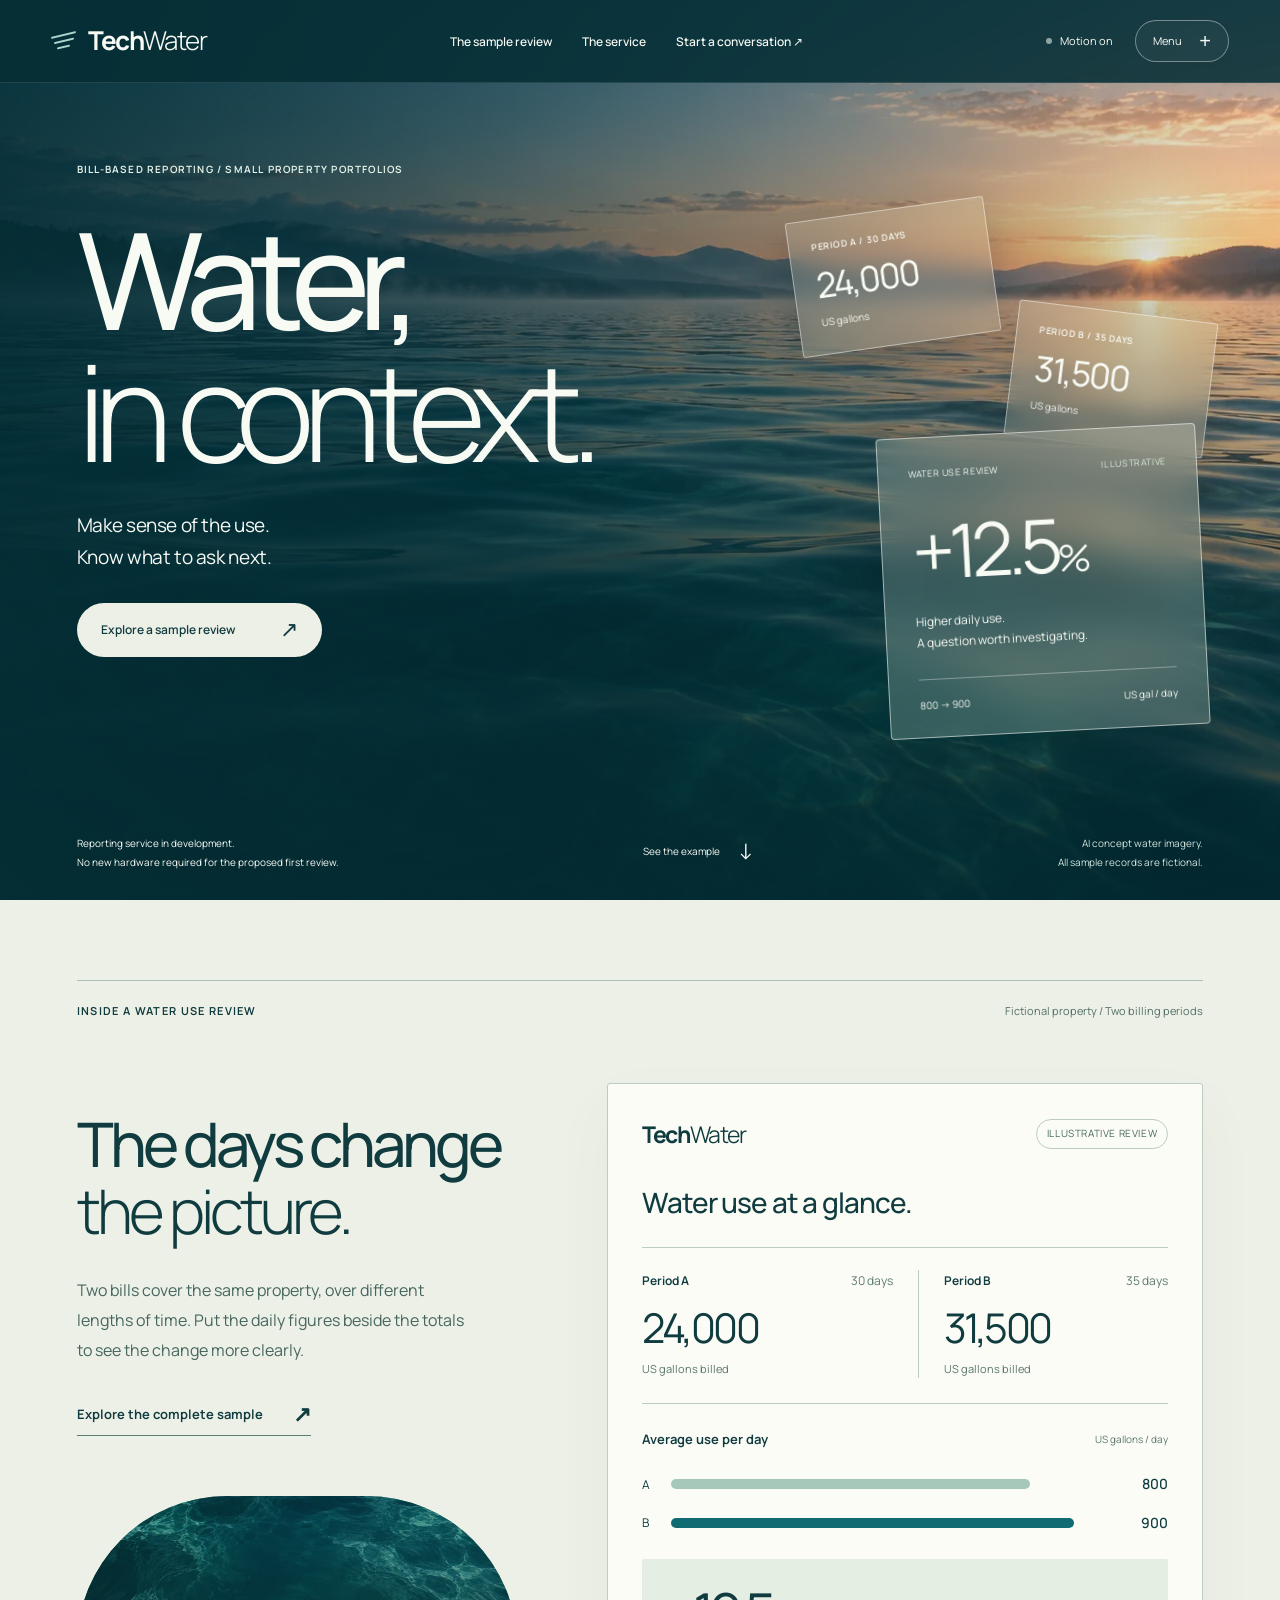
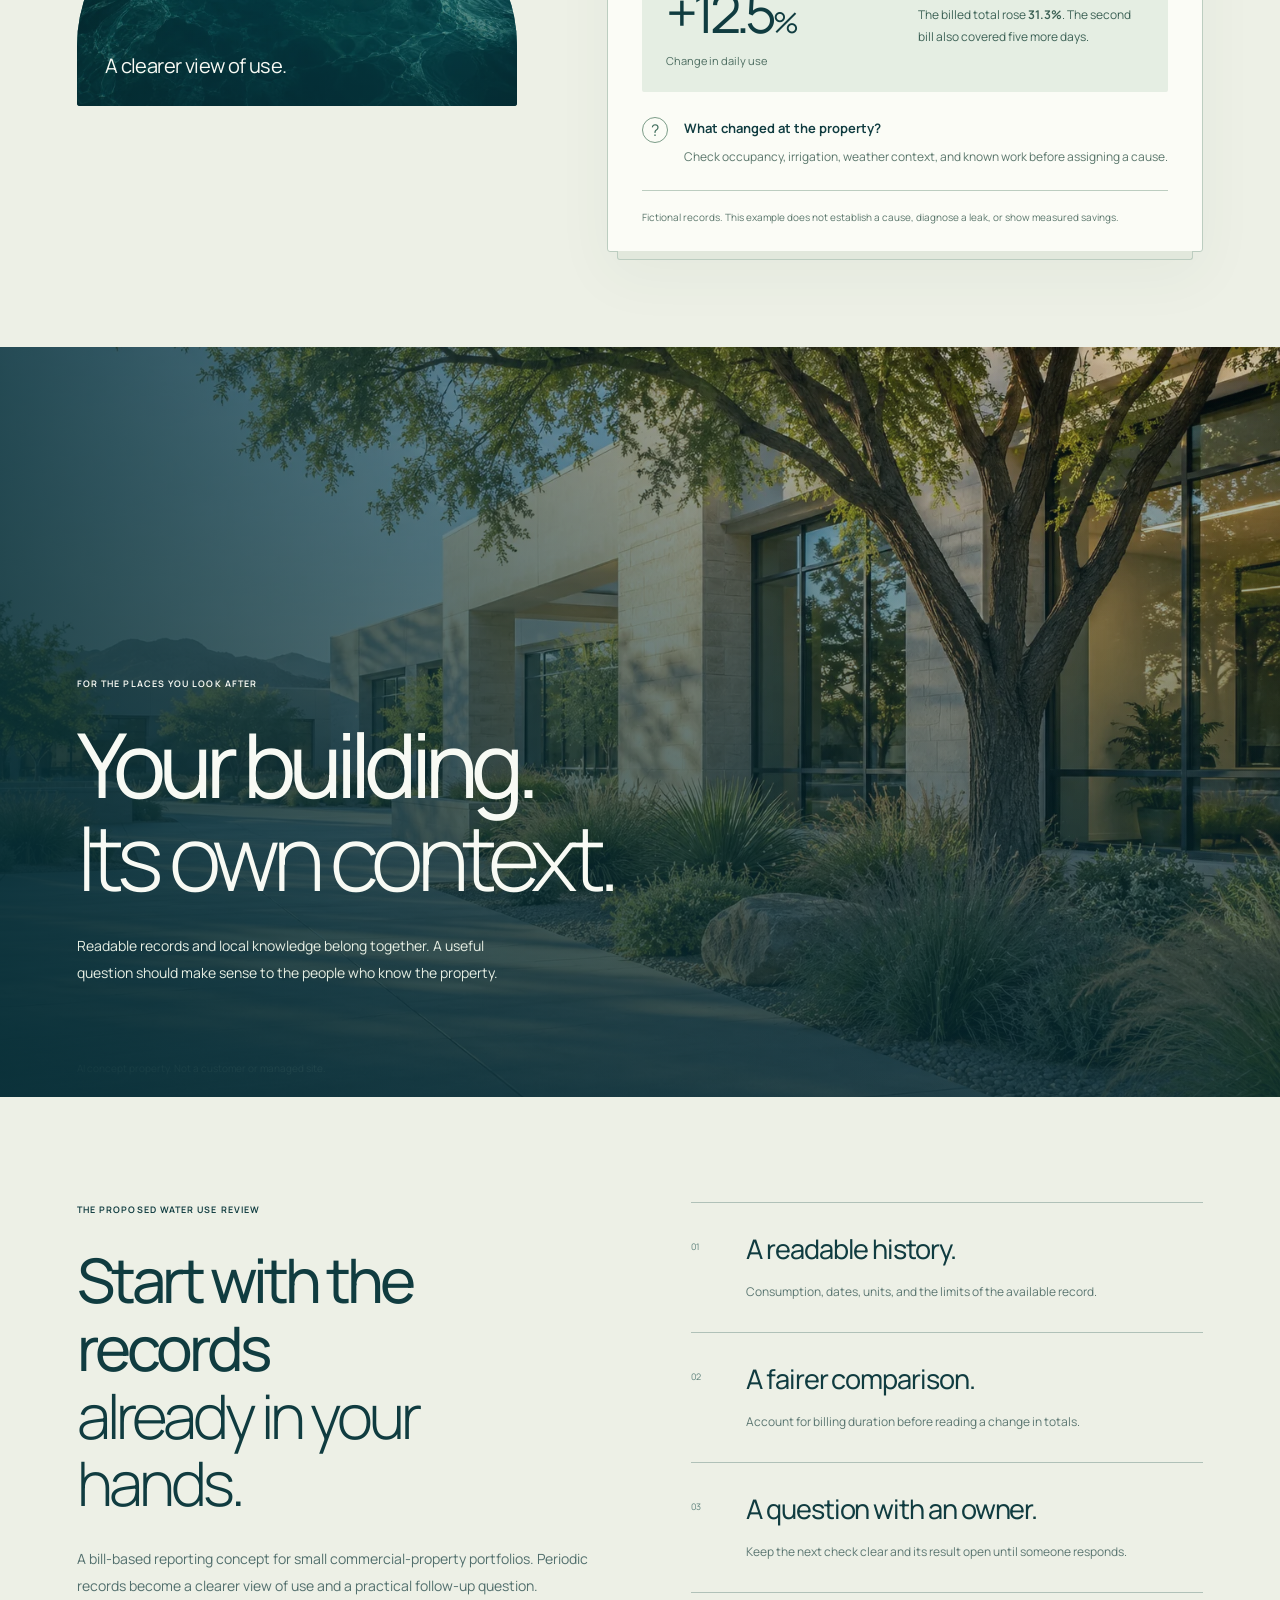
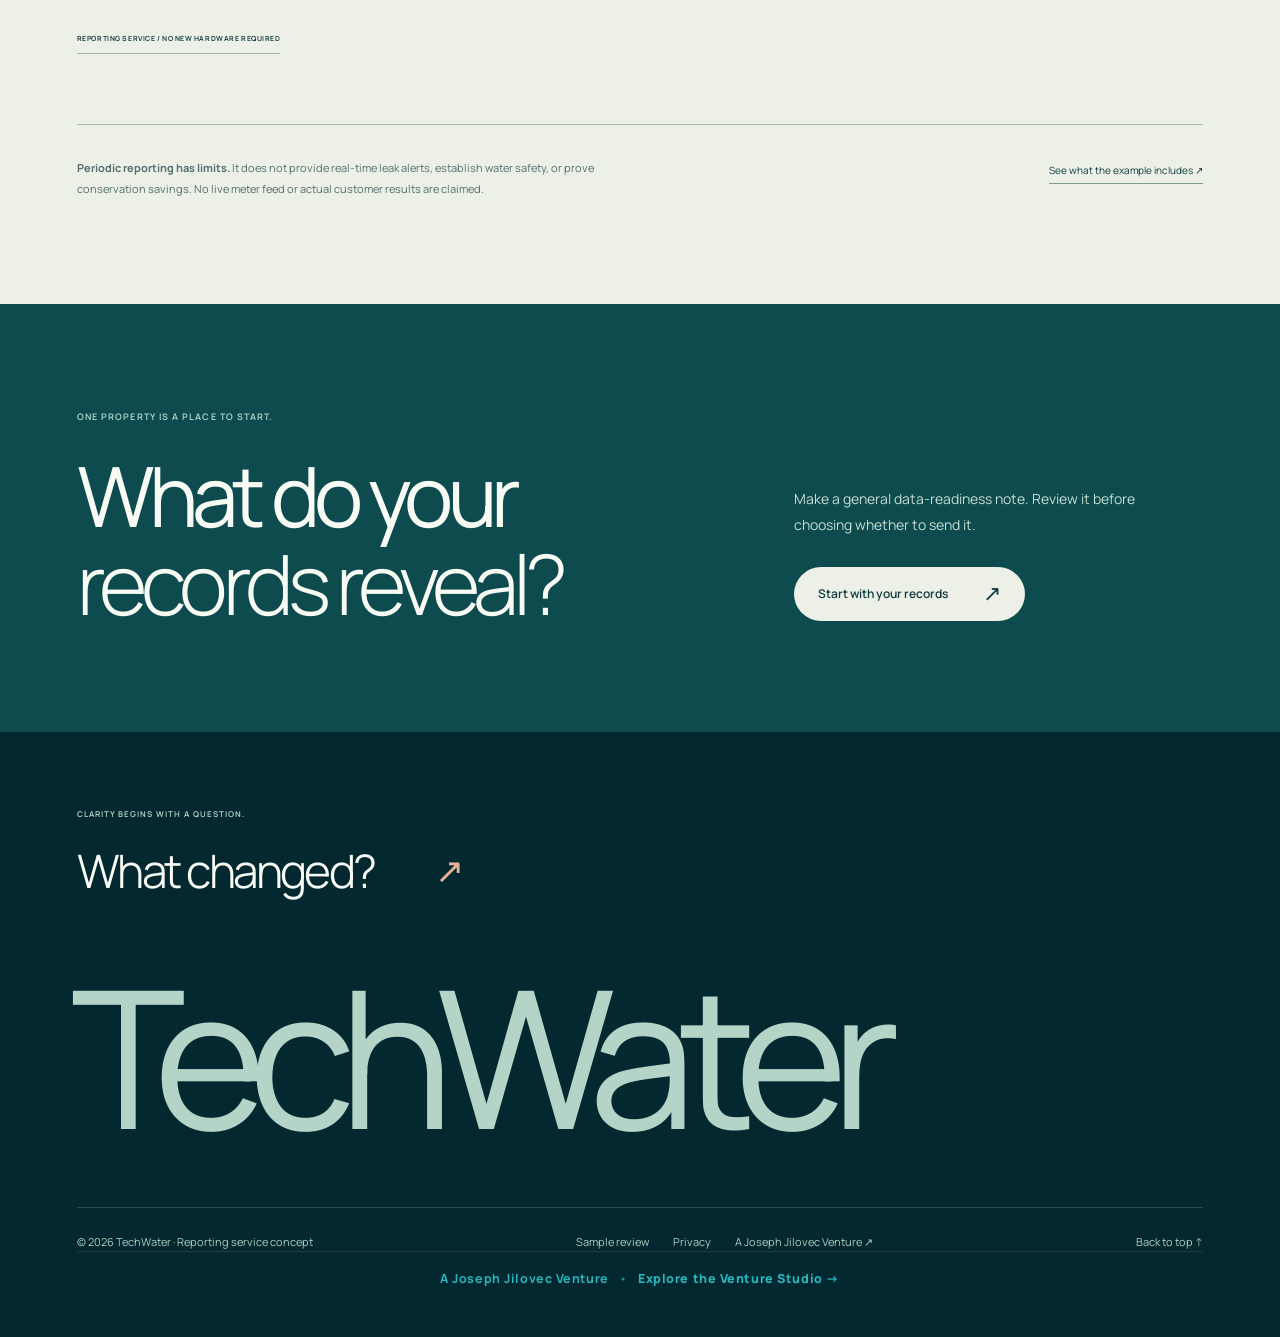
==== commit 50c56b55: "feat: add Joseph Jilovec venture portfolio link and studio navigation bar across pages" ====
--- a/index.html
+++ b/index.html
@@ -6,4 +6,4 @@
 <div class="sheet-daily"><div class="sheet-chart-heading"><h3>Average use per day</h3><span>US gallons / day</span></div><div class="sheet-bar"><span>A</span><div aria-hidden="true"><i style="width:80%"></i></div><b>800</b></div><div class="sheet-bar"><span>B</span><div aria-hidden="true"><i style="width:90%"></i></div><b>900</b></div></div>
 <div class="sheet-takeaway"><div><strong>+12.5<span>%</span></strong><p>Change in daily use</p></div><p>The billed total rose <b>31.3%</b>. The second bill also covered five more days.</p></div>
 <div class="sheet-note"><span class="sheet-question" aria-hidden="true">?</span><div><h3>What changed at the property?</h3><p>Check occupancy, irrigation, weather context, and known work before assigning a cause.</p></div></div><p class="sheet-disclaimer">Fictional records. This example does not establish a cause, diagnose a leak, or show measured savings.</p></figure>
-</div></section><section class="property-section"><figure><img class="" src="/assets/property-context-1600.webp" srcset="/assets/property-context-640.webp 640w, /assets/property-context-1000.webp 1000w, /assets/property-context-1600.webp 1536w" sizes="100vw" width="1536" height="1024" alt="AI-generated concept of a small commercial-property courtyard" loading="lazy" decoding="async"><figcaption>AI concept property. Not a customer or managed site.</figcaption></figure><div class="property-shade" aria-hidden="true"></div><div><p class="eyebrow">For the places you look after</p><h2>Your building.<br><em>Its own context.</em></h2><p>Readable records and local knowledge belong together. A useful question should make sense to the people who know the property.</p></div></section><section class="scope-section section" id="scope"><div><p class="eyebrow">The proposed Water Use Review</p><h2>Start with the records<br><em>already in your hands.</em></h2><p>A bill-based reporting concept for small commercial-property portfolios. Periodic records become a clearer view of use and a practical follow-up question.</p><span class="scope-label">REPORTING SERVICE / NO NEW HARDWARE REQUIRED</span></div><div class="scope-list"><article><span>01</span><div><h3>A readable history.</h3><p>Consumption, dates, units, and the limits of the available record.</p></div></article><article><span>02</span><div><h3>A fairer comparison.</h3><p>Account for billing duration before reading a change in totals.</p></div></article><article><span>03</span><div><h3>A question with an owner.</h3><p>Keep the next check clear and its result open until someone responds.</p></div></article></div><div class="scope-boundary"><p><strong>Periodic reporting has limits.</strong> It does not provide real-time leak alerts, establish water safety, or prove conservation savings. No live meter feed or actual customer results are claimed.</p><a href="/sample-review/">See what the example includes ↗</a></div></section><section class="next-section section"><p class="eyebrow">One property is a place to start.</p><h2>What do your<br><em>records reveal?</em></h2><div><p>Make a general data-readiness note. Review it before choosing whether to send it.</p><a class="button light" href="/start/"><span>Start with your records</span><span aria-hidden="true">↗</span></a></div></section></main><footer class="site-footer"><div class="footer-heading"><p class="eyebrow">Clarity begins with a question.</p><a href="/start/">What changed?<span aria-hidden="true">↗</span></a></div><div class="footer-wordmark" aria-hidden="true">TechWater</div><div class="footer-bottom"><p>© 2026 TechWater · Reporting service concept</p><nav aria-label="Footer"><a href="/sample-review/">Sample review</a><a href="/privacy/">Privacy</a><a href="https://josephjilovec.com/portfolio/techwater">Venture Studio ↗</a></nav><a href="#main">Back to top ↑</a></div></footer></body></html>
+</div></section><section class="property-section"><figure><img class="" src="/assets/property-context-1600.webp" srcset="/assets/property-context-640.webp 640w, /assets/property-context-1000.webp 1000w, /assets/property-context-1600.webp 1536w" sizes="100vw" width="1536" height="1024" alt="AI-generated concept of a small commercial-property courtyard" loading="lazy" decoding="async"><figcaption>AI concept property. Not a customer or managed site.</figcaption></figure><div class="property-shade" aria-hidden="true"></div><div><p class="eyebrow">For the places you look after</p><h2>Your building.<br><em>Its own context.</em></h2><p>Readable records and local knowledge belong together. A useful question should make sense to the people who know the property.</p></div></section><section class="scope-section section" id="scope"><div><p class="eyebrow">The proposed Water Use Review</p><h2>Start with the records<br><em>already in your hands.</em></h2><p>A bill-based reporting concept for small commercial-property portfolios. Periodic records become a clearer view of use and a practical follow-up question.</p><span class="scope-label">REPORTING SERVICE / NO NEW HARDWARE REQUIRED</span></div><div class="scope-list"><article><span>01</span><div><h3>A readable history.</h3><p>Consumption, dates, units, and the limits of the available record.</p></div></article><article><span>02</span><div><h3>A fairer comparison.</h3><p>Account for billing duration before reading a change in totals.</p></div></article><article><span>03</span><div><h3>A question with an owner.</h3><p>Keep the next check clear and its result open until someone responds.</p></div></article></div><div class="scope-boundary"><p><strong>Periodic reporting has limits.</strong> It does not provide real-time leak alerts, establish water safety, or prove conservation savings. No live meter feed or actual customer results are claimed.</p><a href="/sample-review/">See what the example includes ↗</a></div></section><section class="next-section section"><p class="eyebrow">One property is a place to start.</p><h2>What do your<br><em>records reveal?</em></h2><div><p>Make a general data-readiness note. Review it before choosing whether to send it.</p><a class="button light" href="/start/"><span>Start with your records</span><span aria-hidden="true">↗</span></a></div></section></main><footer class="site-footer"><div class="footer-heading"><p class="eyebrow">Clarity begins with a question.</p><a href="/start/">What changed?<span aria-hidden="true">↗</span></a></div><div class="footer-wordmark" aria-hidden="true">TechWater</div><div class="footer-bottom"><p>© 2026 TechWater · Reporting service concept</p><nav aria-label="Footer"><a href="/sample-review/">Sample review</a><a href="/privacy/">Privacy</a><a href="https://josephjilovec.com/portfolio" target="_blank" rel="noopener noreferrer">A Joseph Jilovec Venture ↗</a></nav><a href="#main">Back to top ↑</a></div><div class="jj-venture-nav" style="border-top:1px solid rgba(255,255,255,.10);padding:1rem 1.25rem 1.15rem;text-align:center;font-size:.78rem;letter-spacing:.045em"><a href="https://josephjilovec.com/portfolio" style="color:#28B8C0;text-decoration:none;font-weight:700">A Joseph Jilovec Venture</a><span aria-hidden="true" style="color:#28B8C0;margin:0 .65rem;opacity:.7">•</span><a href="https://josephjilovec.com/portfolio" style="color:#28B8C0;text-decoration:none;font-weight:800">Explore the Venture Studio →</a></div></footer></body></html>
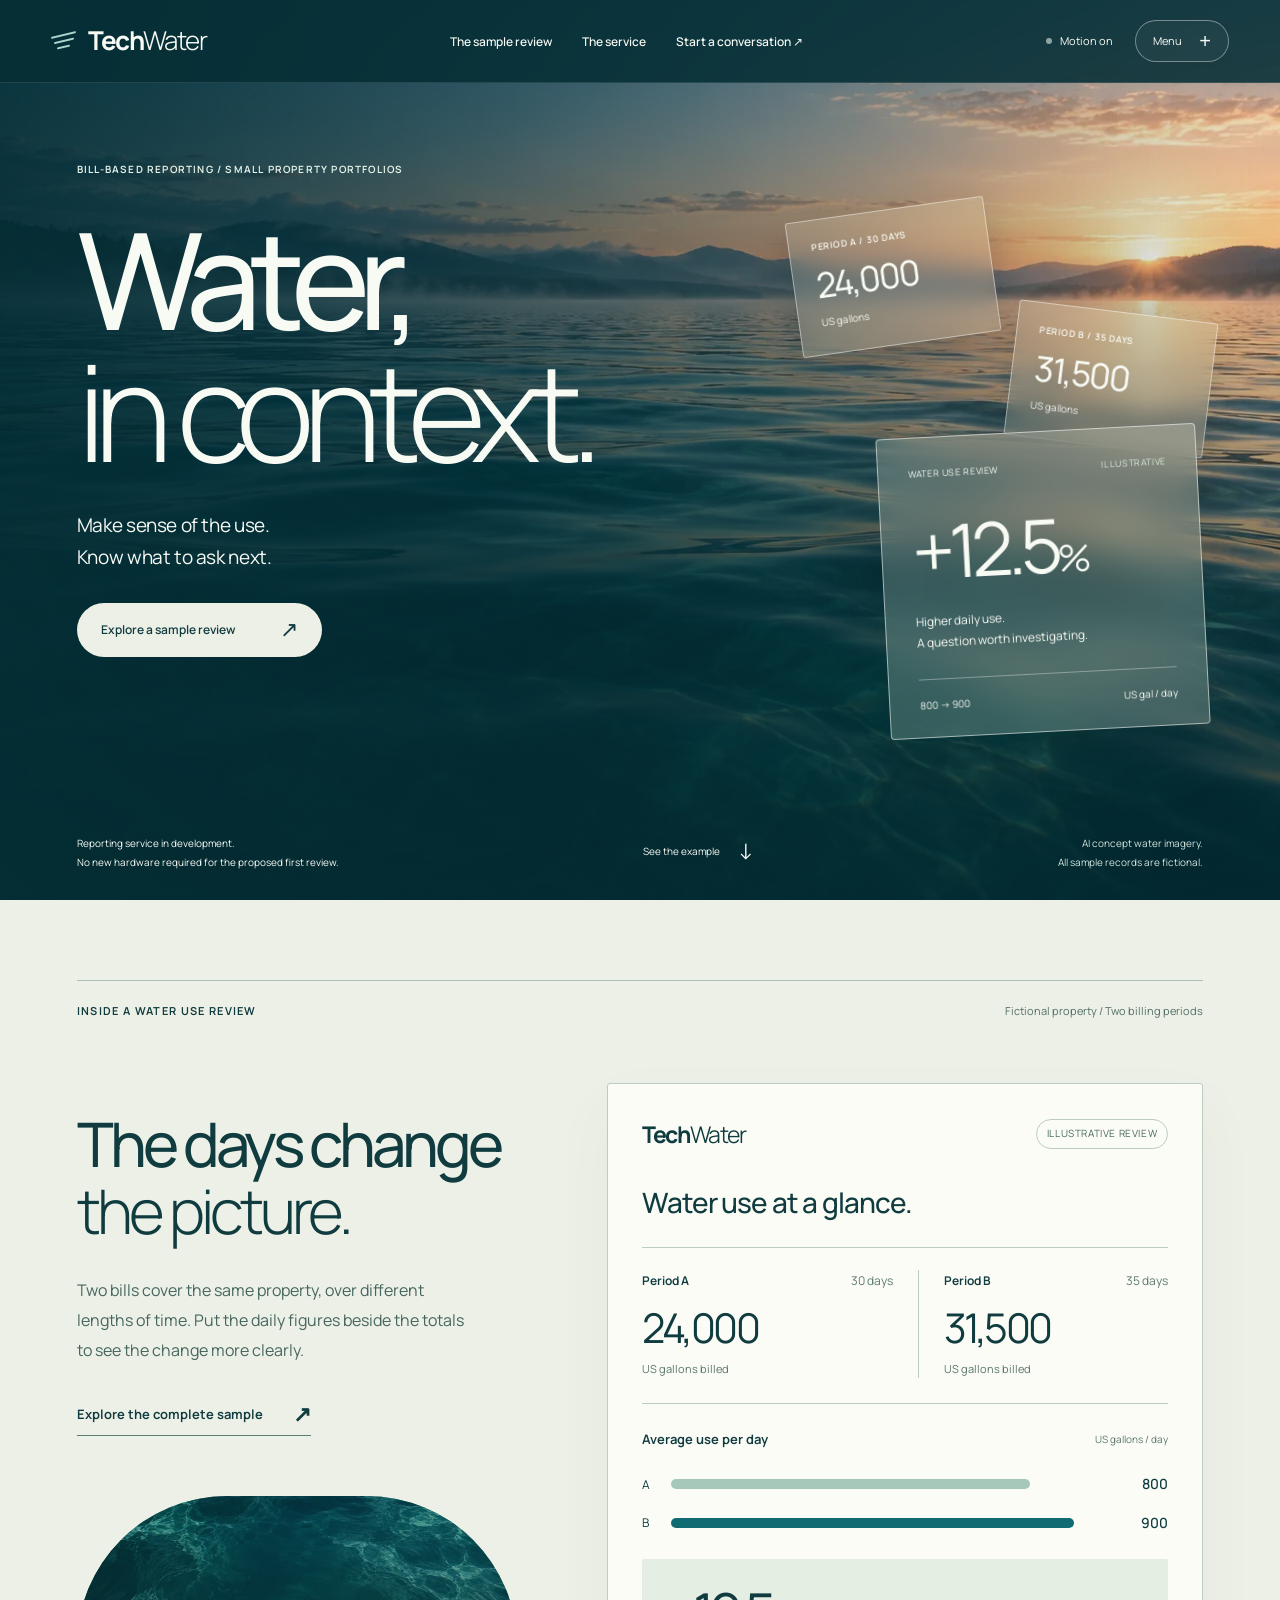
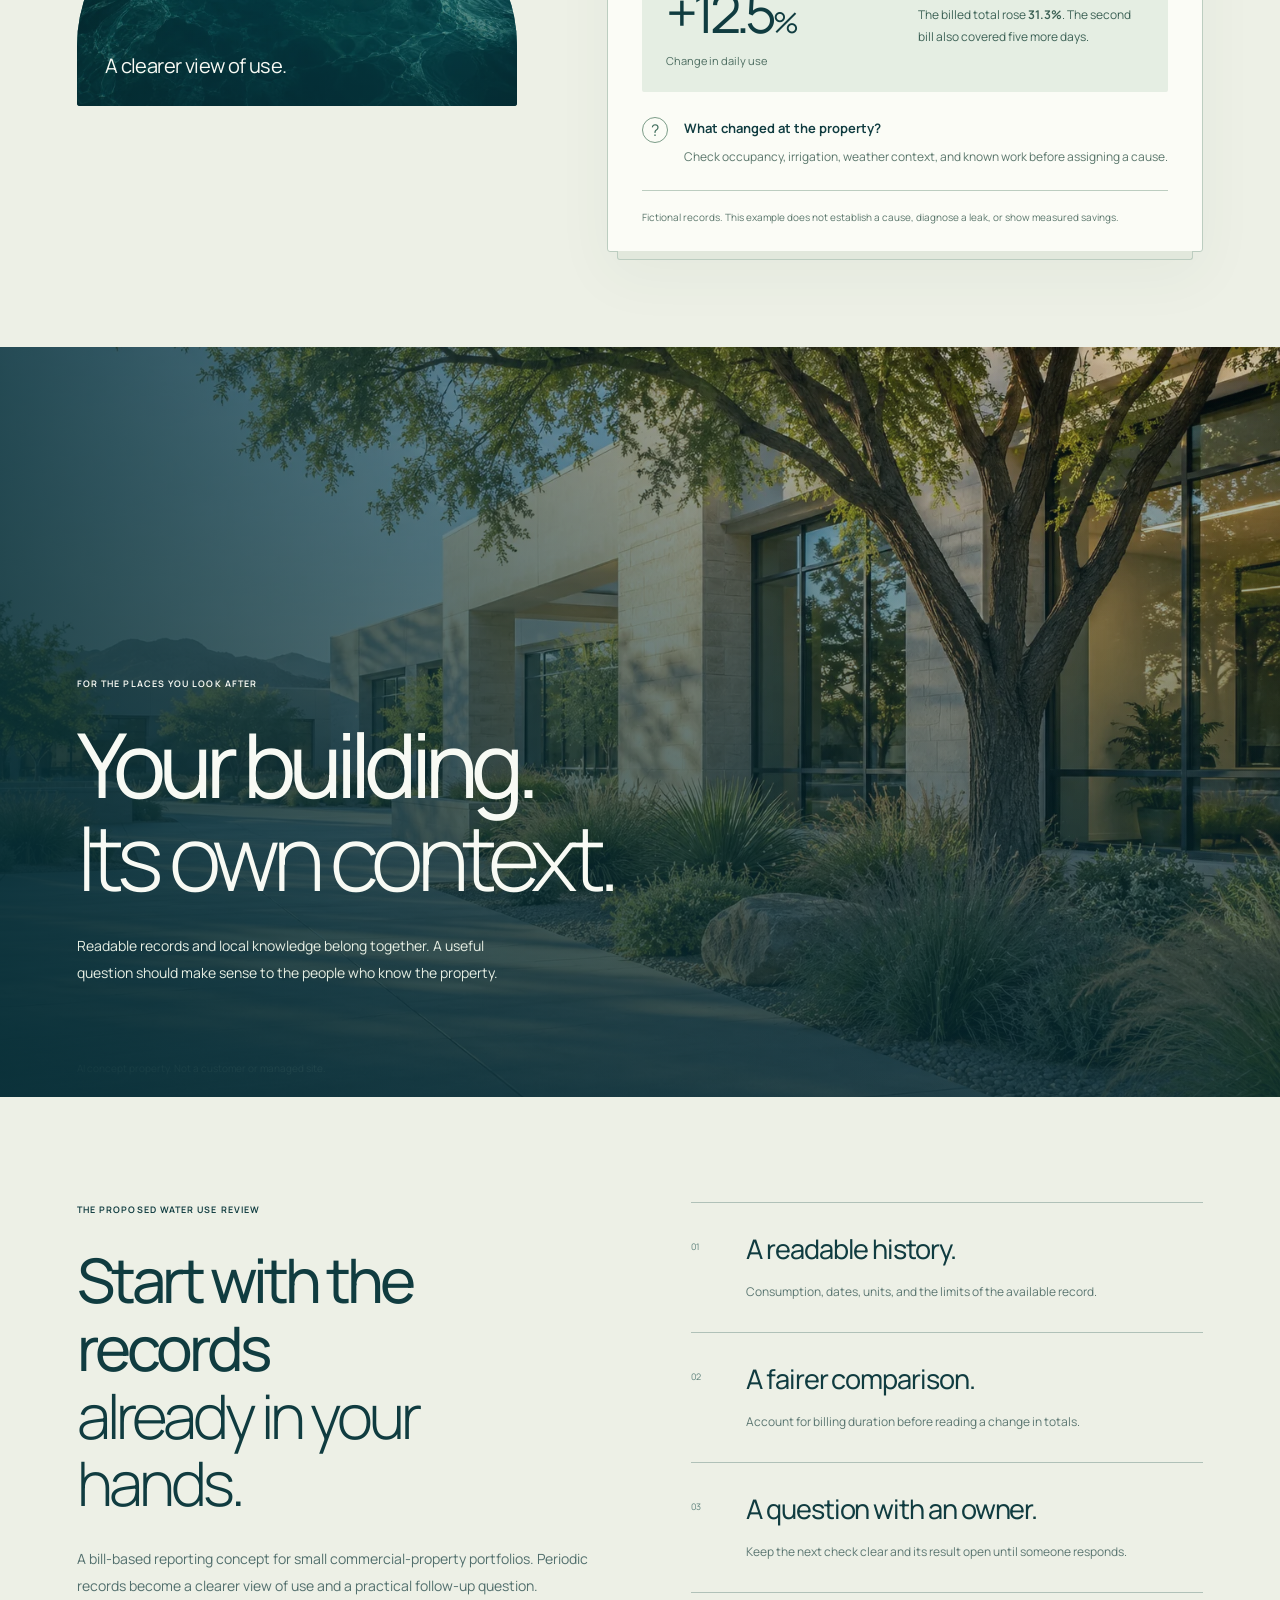
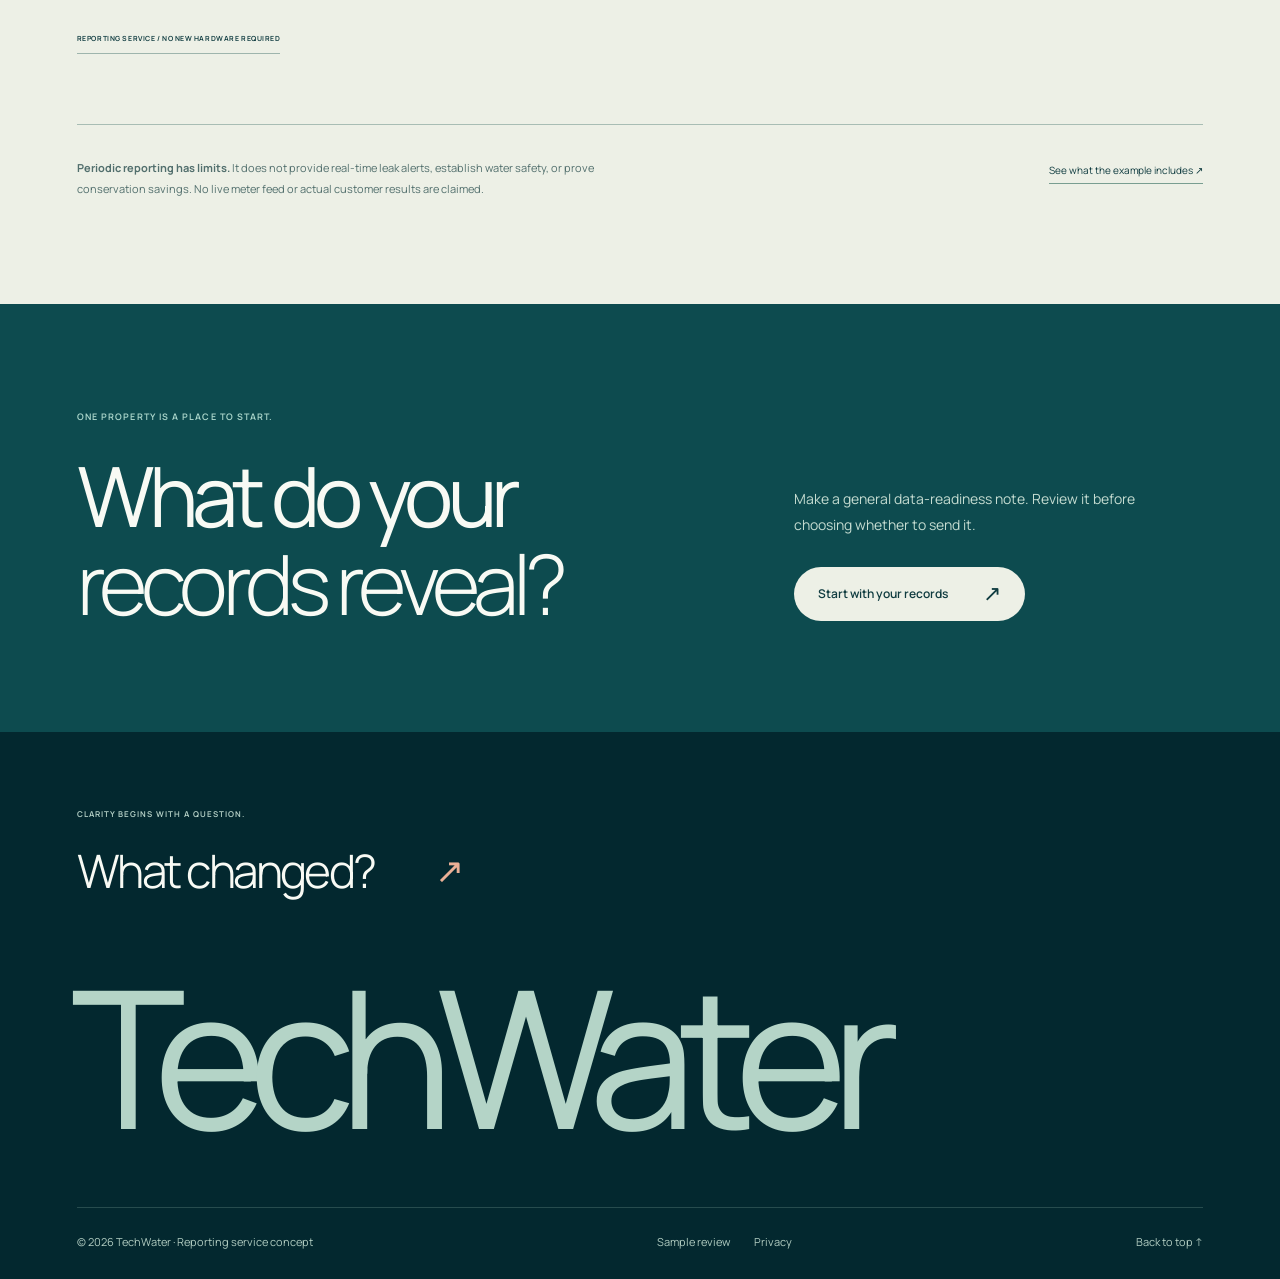
==== commit 00aca87c: "Remove repository links and personal studio promotion from the public website Keep navigation focuse" ====
--- a/index.html
+++ b/index.html
@@ -6,4 +6,4 @@
 <div class="sheet-daily"><div class="sheet-chart-heading"><h3>Average use per day</h3><span>US gallons / day</span></div><div class="sheet-bar"><span>A</span><div aria-hidden="true"><i style="width:80%"></i></div><b>800</b></div><div class="sheet-bar"><span>B</span><div aria-hidden="true"><i style="width:90%"></i></div><b>900</b></div></div>
 <div class="sheet-takeaway"><div><strong>+12.5<span>%</span></strong><p>Change in daily use</p></div><p>The billed total rose <b>31.3%</b>. The second bill also covered five more days.</p></div>
 <div class="sheet-note"><span class="sheet-question" aria-hidden="true">?</span><div><h3>What changed at the property?</h3><p>Check occupancy, irrigation, weather context, and known work before assigning a cause.</p></div></div><p class="sheet-disclaimer">Fictional records. This example does not establish a cause, diagnose a leak, or show measured savings.</p></figure>
-</div></section><section class="property-section"><figure><img class="" src="/assets/property-context-1600.webp" srcset="/assets/property-context-640.webp 640w, /assets/property-context-1000.webp 1000w, /assets/property-context-1600.webp 1536w" sizes="100vw" width="1536" height="1024" alt="AI-generated concept of a small commercial-property courtyard" loading="lazy" decoding="async"><figcaption>AI concept property. Not a customer or managed site.</figcaption></figure><div class="property-shade" aria-hidden="true"></div><div><p class="eyebrow">For the places you look after</p><h2>Your building.<br><em>Its own context.</em></h2><p>Readable records and local knowledge belong together. A useful question should make sense to the people who know the property.</p></div></section><section class="scope-section section" id="scope"><div><p class="eyebrow">The proposed Water Use Review</p><h2>Start with the records<br><em>already in your hands.</em></h2><p>A bill-based reporting concept for small commercial-property portfolios. Periodic records become a clearer view of use and a practical follow-up question.</p><span class="scope-label">REPORTING SERVICE / NO NEW HARDWARE REQUIRED</span></div><div class="scope-list"><article><span>01</span><div><h3>A readable history.</h3><p>Consumption, dates, units, and the limits of the available record.</p></div></article><article><span>02</span><div><h3>A fairer comparison.</h3><p>Account for billing duration before reading a change in totals.</p></div></article><article><span>03</span><div><h3>A question with an owner.</h3><p>Keep the next check clear and its result open until someone responds.</p></div></article></div><div class="scope-boundary"><p><strong>Periodic reporting has limits.</strong> It does not provide real-time leak alerts, establish water safety, or prove conservation savings. No live meter feed or actual customer results are claimed.</p><a href="/sample-review/">See what the example includes ↗</a></div></section><section class="next-section section"><p class="eyebrow">One property is a place to start.</p><h2>What do your<br><em>records reveal?</em></h2><div><p>Make a general data-readiness note. Review it before choosing whether to send it.</p><a class="button light" href="/start/"><span>Start with your records</span><span aria-hidden="true">↗</span></a></div></section></main><footer class="site-footer"><div class="footer-heading"><p class="eyebrow">Clarity begins with a question.</p><a href="/start/">What changed?<span aria-hidden="true">↗</span></a></div><div class="footer-wordmark" aria-hidden="true">TechWater</div><div class="footer-bottom"><p>© 2026 TechWater · Reporting service concept</p><nav aria-label="Footer"><a href="/sample-review/">Sample review</a><a href="/privacy/">Privacy</a><a href="https://josephjilovec.com/portfolio" target="_blank" rel="noopener noreferrer">A Joseph Jilovec Venture ↗</a></nav><a href="#main">Back to top ↑</a></div><div class="jj-venture-nav" style="border-top:1px solid rgba(255,255,255,.10);padding:1rem 1.25rem 1.15rem;text-align:center;font-size:.78rem;letter-spacing:.045em"><a href="https://josephjilovec.com/portfolio" style="color:#28B8C0;text-decoration:none;font-weight:700">A Joseph Jilovec Venture</a><span aria-hidden="true" style="color:#28B8C0;margin:0 .65rem;opacity:.7">•</span><a href="https://josephjilovec.com/portfolio" style="color:#28B8C0;text-decoration:none;font-weight:800">Explore the Venture Studio →</a></div></footer></body></html>
+</div></section><section class="property-section"><figure><img class="" src="/assets/property-context-1600.webp" srcset="/assets/property-context-640.webp 640w, /assets/property-context-1000.webp 1000w, /assets/property-context-1600.webp 1536w" sizes="100vw" width="1536" height="1024" alt="AI-generated concept of a small commercial-property courtyard" loading="lazy" decoding="async"><figcaption>AI concept property. Not a customer or managed site.</figcaption></figure><div class="property-shade" aria-hidden="true"></div><div><p class="eyebrow">For the places you look after</p><h2>Your building.<br><em>Its own context.</em></h2><p>Readable records and local knowledge belong together. A useful question should make sense to the people who know the property.</p></div></section><section class="scope-section section" id="scope"><div><p class="eyebrow">The proposed Water Use Review</p><h2>Start with the records<br><em>already in your hands.</em></h2><p>A bill-based reporting concept for small commercial-property portfolios. Periodic records become a clearer view of use and a practical follow-up question.</p><span class="scope-label">REPORTING SERVICE / NO NEW HARDWARE REQUIRED</span></div><div class="scope-list"><article><span>01</span><div><h3>A readable history.</h3><p>Consumption, dates, units, and the limits of the available record.</p></div></article><article><span>02</span><div><h3>A fairer comparison.</h3><p>Account for billing duration before reading a change in totals.</p></div></article><article><span>03</span><div><h3>A question with an owner.</h3><p>Keep the next check clear and its result open until someone responds.</p></div></article></div><div class="scope-boundary"><p><strong>Periodic reporting has limits.</strong> It does not provide real-time leak alerts, establish water safety, or prove conservation savings. No live meter feed or actual customer results are claimed.</p><a href="/sample-review/">See what the example includes ↗</a></div></section><section class="next-section section"><p class="eyebrow">One property is a place to start.</p><h2>What do your<br><em>records reveal?</em></h2><div><p>Make a general data-readiness note. Review it before choosing whether to send it.</p><a class="button light" href="/start/"><span>Start with your records</span><span aria-hidden="true">↗</span></a></div></section></main><footer class="site-footer"><div class="footer-heading"><p class="eyebrow">Clarity begins with a question.</p><a href="/start/">What changed?<span aria-hidden="true">↗</span></a></div><div class="footer-wordmark" aria-hidden="true">TechWater</div><div class="footer-bottom"><p>© 2026 TechWater · Reporting service concept</p><nav aria-label="Footer"><a href="/sample-review/">Sample review</a><a href="/privacy/">Privacy</a></nav><a href="#main">Back to top ↑</a></div></footer></body></html>
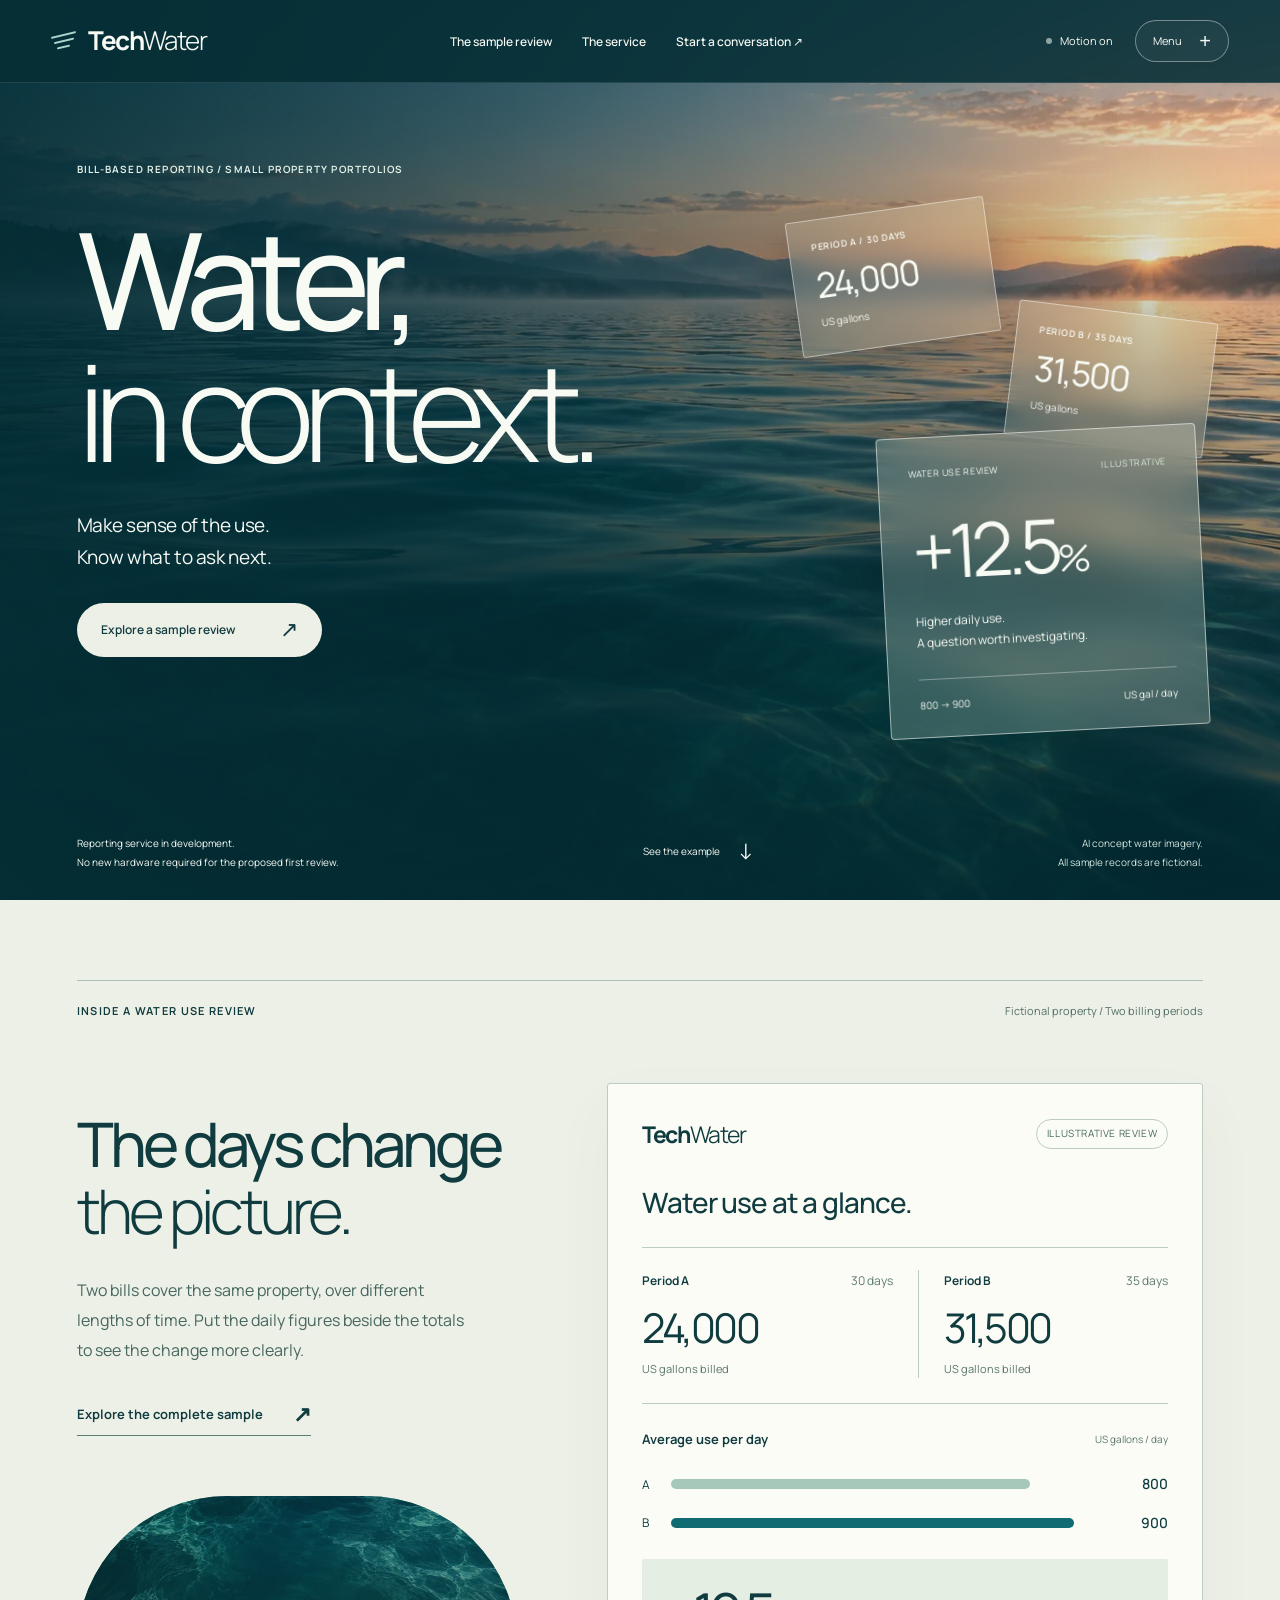
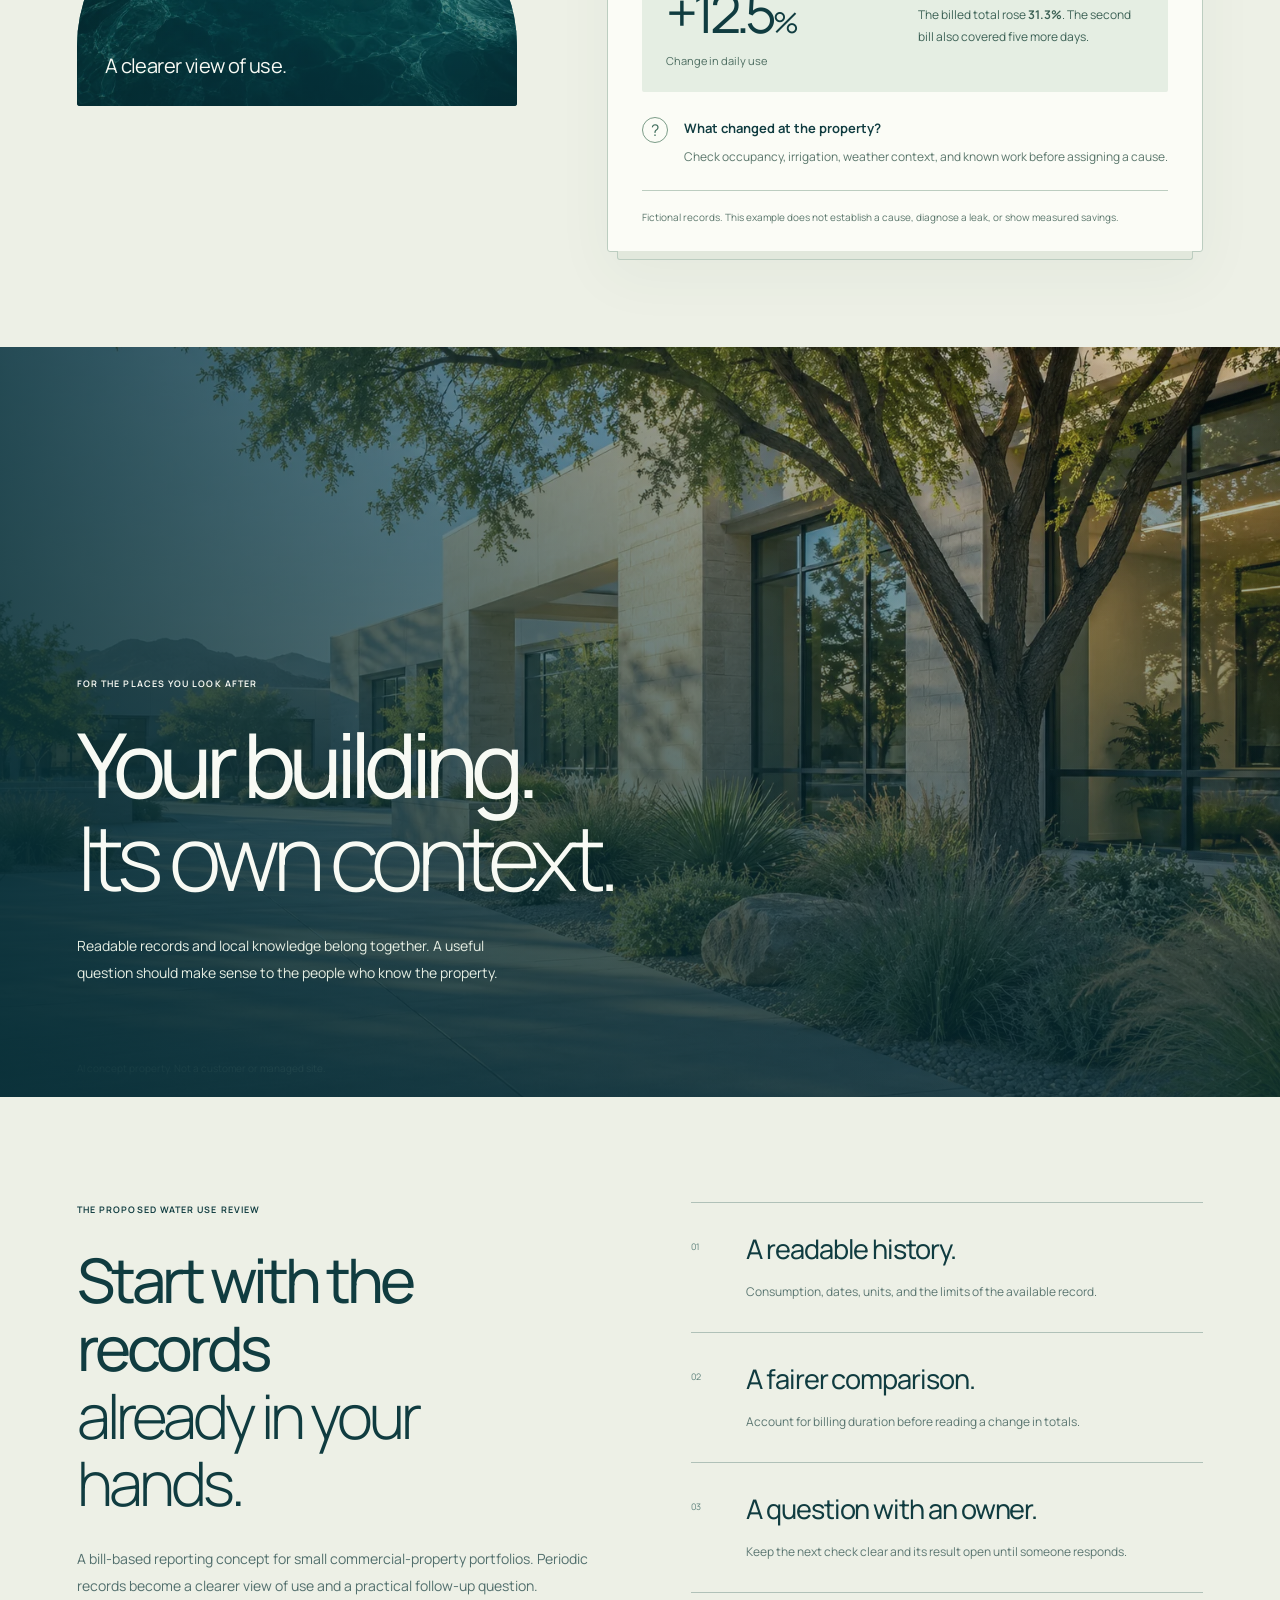
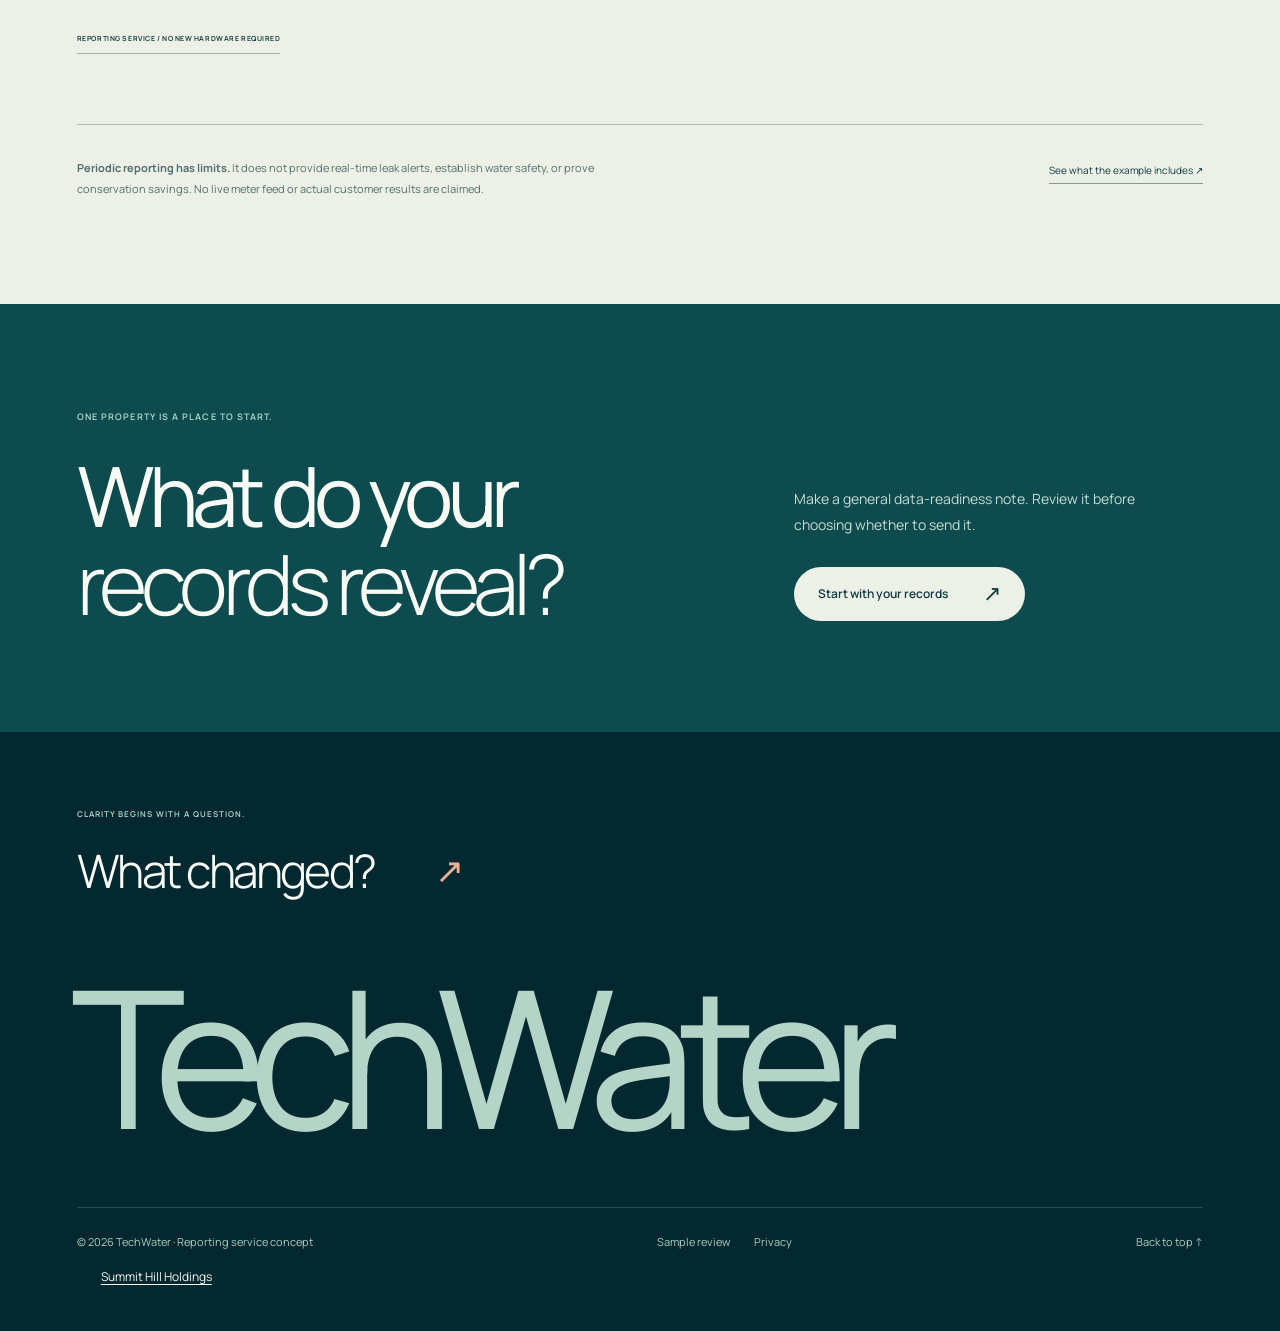
==== commit fa01712a: "Migrate branding and domain configuration to Summit Hill Holdings" ====
--- a/index.html
+++ b/index.html
@@ -1,4 +1,4 @@
-<!doctype html><html lang="en" data-motion="off"><head><meta charset="utf-8"><meta name="viewport" content="width=device-width,initial-scale=1"><meta name="theme-color" content="#073a40"><title>Water, in context. | TechWater</title><meta name="description" content="Bill-based water-use reporting for small property portfolios. Explore a clearer comparison, the property context, and the next useful question."><link rel="canonical" href="https://techwater.josephjilovec.com/"><meta property="og:type" content="website"><meta property="og:site_name" content="TechWater"><meta property="og:title" content="Water, in context. | TechWater"><meta property="og:description" content="Bill-based water-use reporting for small property portfolios. Explore a clearer comparison, the property context, and the next useful question."><meta property="og:url" content="https://techwater.josephjilovec.com/"><meta property="og:image" content="https://techwater.josephjilovec.com/assets/water-horizon-1600.webp"><meta name="twitter:card" content="summary_large_image"><link rel="icon" href="/assets/favicon.svg" type="image/svg+xml"><link rel="preload" as="font" type="font/ttf" href="/assets/fonts/manrope-variable.ttf" crossorigin><link rel="stylesheet" href="/styles.css?v=report-spread-2"><script src="/site.js?v=report-spread-2" defer></script></head><body class="page-home"><a class="skip" href="#main">Skip to content</a><header class="site-header"><a class="brand" href="/" aria-label="TechWater home"><span class="water-mark" aria-hidden="true"><i></i><i></i><i></i></span><span>Tech<b>Water</b></span></a><nav class="desktop-nav" aria-label="Primary"><a href="/sample-review/">The sample review</a><a href="/#scope">The service</a><a href="/start/">Start a conversation ↗</a></nav><div class="header-controls"><button class="motion-toggle only-js" type="button" data-motion aria-pressed="false"><span class="motion-dot" aria-hidden="true"></span><span data-motion-label>Motion on</span></button><button class="menu-button only-js" type="button" data-menu aria-controls="water-menu" aria-expanded="false" aria-haspopup="dialog">Menu <span aria-hidden="true">+</span></button></div><div class="page-progress" aria-hidden="true"></div></header><dialog class="menu-dialog" id="water-menu" aria-labelledby="menu-title"><div class="menu-water" aria-hidden="true"><img class="" src="/assets/water-texture-1600.webp" srcset="/assets/water-texture-640.webp 640w, /assets/water-texture-1000.webp 1000w, /assets/water-texture-1600.webp 1600w" sizes="100vw" width="1600" height="900" alt="" loading="lazy" decoding="async"></div><div class="menu-inner"><div class="menu-top"><a class="brand" href="/"><span class="water-mark" aria-hidden="true"><i></i><i></i><i></i></span><span>Tech<b>Water</b></span></a><button class="close-button" type="button" data-close aria-label="Close menu">Close <span aria-hidden="true">×</span></button></div><p class="eyebrow" id="menu-title">A clearer view of water use</p><nav aria-label="Full site"><a href="/"><small>01</small><span>Water, in context.</span><b aria-hidden="true">↗</b></a><a href="/sample-review/"><small>02</small><span>The sample review.</span><b aria-hidden="true">↗</b></a><a href="/#scope"><small>03</small><span>The reporting service.</span><b aria-hidden="true">↗</b></a><a href="/start/"><small>04</small><span>Start with your records.</span><b aria-hidden="true">↗</b></a></nav><div class="menu-foot"><p>Bill-based reporting.<br>No new hardware required.</p><span>Service concept in development</span></div></div></dialog><main id="main"><section class="water-hero" aria-labelledby="water-title"><div class="hero-water" aria-hidden="true"><img class="" src="/assets/water-horizon-1600.webp" srcset="/assets/water-horizon-640.webp 640w, /assets/water-horizon-1000.webp 1000w, /assets/water-horizon-1600.webp 1600w" sizes="100vw" width="1600" height="900" alt="" fetchpriority="high" decoding="async"></div><div class="hero-shade" aria-hidden="true"></div><div class="hero-intro"><p class="eyebrow">Bill-based reporting / Small property portfolios</p><h1 id="water-title">Water,<br><em>in context.</em></h1><p class="hero-lede">Make sense of the use.<br>Know what to ask next.</p><a class="button light" href="/sample-review/"><span>Explore a sample review</span><span aria-hidden="true">↗</span></a></div><div class="hero-report" aria-label="Fictional water-use comparison"><div class="floating-source source-a"><span>PERIOD A / 30 DAYS</span><b>24,000</b><small>US gallons</small></div><div class="floating-source source-b"><span>PERIOD B / 35 DAYS</span><b>31,500</b><small>US gallons</small></div><div class="hero-report-glass"><div><span>WATER USE REVIEW</span><i>ILLUSTRATIVE</i></div><strong>+12.5<span>%</span></strong><p>Higher daily use.<br>A question worth investigating.</p><div class="hero-report-rule"><span>800 → 900</span><span>US gal / day</span></div></div></div><div class="hero-bottom"><p>Reporting service in development.<br>No new hardware required for the proposed first review.</p><a href="#story">See the example <span aria-hidden="true">↓</span></a><span>AI concept water imagery.<br>All sample records are fictional.</span></div></section><section class="review-spread" id="story" aria-labelledby="spread-title">
+<!doctype html><html lang="en" data-motion="off"><head><meta charset="utf-8"><meta name="viewport" content="width=device-width,initial-scale=1"><meta name="theme-color" content="#073a40"><title>Water, in context. | TechWater</title><meta name="description" content="Bill-based water-use reporting for small property portfolios. Explore a clearer comparison, the property context, and the next useful question."><link rel="canonical" href="https://techwater.summithillholdings.com/"><meta property="og:type" content="website"><meta property="og:site_name" content="TechWater"><meta property="og:title" content="Water, in context. | TechWater"><meta property="og:description" content="Bill-based water-use reporting for small property portfolios. Explore a clearer comparison, the property context, and the next useful question."><meta property="og:url" content="https://techwater.summithillholdings.com/"><meta property="og:image" content="https://techwater.summithillholdings.com/assets/water-horizon-1600.webp"><meta name="twitter:card" content="summary_large_image"><link rel="icon" href="/assets/favicon.svg" type="image/svg+xml"><link rel="preload" as="font" type="font/ttf" href="/assets/fonts/manrope-variable.ttf" crossorigin><link rel="stylesheet" href="/styles.css?v=report-spread-2"><script src="/site.js?v=report-spread-2" defer></script></head><body class="page-home"><a class="skip" href="#main">Skip to content</a><header class="site-header"><a class="brand" href="/" aria-label="TechWater home"><span class="water-mark" aria-hidden="true"><i></i><i></i><i></i></span><span>Tech<b>Water</b></span></a><nav class="desktop-nav" aria-label="Primary"><a href="/sample-review/">The sample review</a><a href="/#scope">The service</a><a href="/start/">Start a conversation ↗</a></nav><div class="header-controls"><button class="motion-toggle only-js" type="button" data-motion aria-pressed="false"><span class="motion-dot" aria-hidden="true"></span><span data-motion-label>Motion on</span></button><button class="menu-button only-js" type="button" data-menu aria-controls="water-menu" aria-expanded="false" aria-haspopup="dialog">Menu <span aria-hidden="true">+</span></button></div><div class="page-progress" aria-hidden="true"></div></header><dialog class="menu-dialog" id="water-menu" aria-labelledby="menu-title"><div class="menu-water" aria-hidden="true"><img class="" src="/assets/water-texture-1600.webp" srcset="/assets/water-texture-640.webp 640w, /assets/water-texture-1000.webp 1000w, /assets/water-texture-1600.webp 1600w" sizes="100vw" width="1600" height="900" alt="" loading="lazy" decoding="async"></div><div class="menu-inner"><div class="menu-top"><a class="brand" href="/"><span class="water-mark" aria-hidden="true"><i></i><i></i><i></i></span><span>Tech<b>Water</b></span></a><button class="close-button" type="button" data-close aria-label="Close menu">Close <span aria-hidden="true">×</span></button></div><p class="eyebrow" id="menu-title">A clearer view of water use</p><nav aria-label="Full site"><a href="/"><small>01</small><span>Water, in context.</span><b aria-hidden="true">↗</b></a><a href="/sample-review/"><small>02</small><span>The sample review.</span><b aria-hidden="true">↗</b></a><a href="/#scope"><small>03</small><span>The reporting service.</span><b aria-hidden="true">↗</b></a><a href="/start/"><small>04</small><span>Start with your records.</span><b aria-hidden="true">↗</b></a></nav><div class="menu-foot"><p>Bill-based reporting.<br>No new hardware required.</p><span>Service concept in development</span></div></div></dialog><main id="main"><section class="water-hero" aria-labelledby="water-title"><div class="hero-water" aria-hidden="true"><img class="" src="/assets/water-horizon-1600.webp" srcset="/assets/water-horizon-640.webp 640w, /assets/water-horizon-1000.webp 1000w, /assets/water-horizon-1600.webp 1600w" sizes="100vw" width="1600" height="900" alt="" fetchpriority="high" decoding="async"></div><div class="hero-shade" aria-hidden="true"></div><div class="hero-intro"><p class="eyebrow">Bill-based reporting / Small property portfolios</p><h1 id="water-title">Water,<br><em>in context.</em></h1><p class="hero-lede">Make sense of the use.<br>Know what to ask next.</p><a class="button light" href="/sample-review/"><span>Explore a sample review</span><span aria-hidden="true">↗</span></a></div><div class="hero-report" aria-label="Fictional water-use comparison"><div class="floating-source source-a"><span>PERIOD A / 30 DAYS</span><b>24,000</b><small>US gallons</small></div><div class="floating-source source-b"><span>PERIOD B / 35 DAYS</span><b>31,500</b><small>US gallons</small></div><div class="hero-report-glass"><div><span>WATER USE REVIEW</span><i>ILLUSTRATIVE</i></div><strong>+12.5<span>%</span></strong><p>Higher daily use.<br>A question worth investigating.</p><div class="hero-report-rule"><span>800 → 900</span><span>US gal / day</span></div></div></div><div class="hero-bottom"><p>Reporting service in development.<br>No new hardware required for the proposed first review.</p><a href="#story">See the example <span aria-hidden="true">↓</span></a><span>AI concept water imagery.<br>All sample records are fictional.</span></div></section><section class="review-spread" id="story" aria-labelledby="spread-title">
 <div class="spread-topline"><p class="eyebrow">Inside a Water Use Review</p><span>Fictional property / Two billing periods</span></div>
 <div class="spread-layout">
 <div class="spread-copy"><h2 id="spread-title">The days change<br><em>the picture.</em></h2><p>Two bills cover the same property, over different lengths of time. Put the daily figures beside the totals to see the change more clearly.</p><a class="spread-link" href="/sample-review/">Explore the complete sample <span aria-hidden="true">↗</span></a><div class="spread-water" aria-hidden="true"><img src="/assets/water-texture-1000.webp" srcset="/assets/water-texture-640.webp 640w, /assets/water-texture-1000.webp 1000w" sizes="(max-width: 700px) 88vw, 38vw" width="1000" height="563" alt="" loading="lazy" decoding="async"><span>A clearer view of use.</span></div></div>
@@ -6,4 +6,4 @@
 <div class="sheet-daily"><div class="sheet-chart-heading"><h3>Average use per day</h3><span>US gallons / day</span></div><div class="sheet-bar"><span>A</span><div aria-hidden="true"><i style="width:80%"></i></div><b>800</b></div><div class="sheet-bar"><span>B</span><div aria-hidden="true"><i style="width:90%"></i></div><b>900</b></div></div>
 <div class="sheet-takeaway"><div><strong>+12.5<span>%</span></strong><p>Change in daily use</p></div><p>The billed total rose <b>31.3%</b>. The second bill also covered five more days.</p></div>
 <div class="sheet-note"><span class="sheet-question" aria-hidden="true">?</span><div><h3>What changed at the property?</h3><p>Check occupancy, irrigation, weather context, and known work before assigning a cause.</p></div></div><p class="sheet-disclaimer">Fictional records. This example does not establish a cause, diagnose a leak, or show measured savings.</p></figure>
-</div></section><section class="property-section"><figure><img class="" src="/assets/property-context-1600.webp" srcset="/assets/property-context-640.webp 640w, /assets/property-context-1000.webp 1000w, /assets/property-context-1600.webp 1536w" sizes="100vw" width="1536" height="1024" alt="AI-generated concept of a small commercial-property courtyard" loading="lazy" decoding="async"><figcaption>AI concept property. Not a customer or managed site.</figcaption></figure><div class="property-shade" aria-hidden="true"></div><div><p class="eyebrow">For the places you look after</p><h2>Your building.<br><em>Its own context.</em></h2><p>Readable records and local knowledge belong together. A useful question should make sense to the people who know the property.</p></div></section><section class="scope-section section" id="scope"><div><p class="eyebrow">The proposed Water Use Review</p><h2>Start with the records<br><em>already in your hands.</em></h2><p>A bill-based reporting concept for small commercial-property portfolios. Periodic records become a clearer view of use and a practical follow-up question.</p><span class="scope-label">REPORTING SERVICE / NO NEW HARDWARE REQUIRED</span></div><div class="scope-list"><article><span>01</span><div><h3>A readable history.</h3><p>Consumption, dates, units, and the limits of the available record.</p></div></article><article><span>02</span><div><h3>A fairer comparison.</h3><p>Account for billing duration before reading a change in totals.</p></div></article><article><span>03</span><div><h3>A question with an owner.</h3><p>Keep the next check clear and its result open until someone responds.</p></div></article></div><div class="scope-boundary"><p><strong>Periodic reporting has limits.</strong> It does not provide real-time leak alerts, establish water safety, or prove conservation savings. No live meter feed or actual customer results are claimed.</p><a href="/sample-review/">See what the example includes ↗</a></div></section><section class="next-section section"><p class="eyebrow">One property is a place to start.</p><h2>What do your<br><em>records reveal?</em></h2><div><p>Make a general data-readiness note. Review it before choosing whether to send it.</p><a class="button light" href="/start/"><span>Start with your records</span><span aria-hidden="true">↗</span></a></div></section></main><footer class="site-footer"><div class="footer-heading"><p class="eyebrow">Clarity begins with a question.</p><a href="/start/">What changed?<span aria-hidden="true">↗</span></a></div><div class="footer-wordmark" aria-hidden="true">TechWater</div><div class="footer-bottom"><p>© 2026 TechWater · Reporting service concept</p><nav aria-label="Footer"><a href="/sample-review/">Sample review</a><a href="/privacy/">Privacy</a></nav><a href="#main">Back to top ↑</a></div></footer></body></html>
+</div></section><section class="property-section"><figure><img class="" src="/assets/property-context-1600.webp" srcset="/assets/property-context-640.webp 640w, /assets/property-context-1000.webp 1000w, /assets/property-context-1600.webp 1536w" sizes="100vw" width="1536" height="1024" alt="AI-generated concept of a small commercial-property courtyard" loading="lazy" decoding="async"><figcaption>AI concept property. Not a customer or managed site.</figcaption></figure><div class="property-shade" aria-hidden="true"></div><div><p class="eyebrow">For the places you look after</p><h2>Your building.<br><em>Its own context.</em></h2><p>Readable records and local knowledge belong together. A useful question should make sense to the people who know the property.</p></div></section><section class="scope-section section" id="scope"><div><p class="eyebrow">The proposed Water Use Review</p><h2>Start with the records<br><em>already in your hands.</em></h2><p>A bill-based reporting concept for small commercial-property portfolios. Periodic records become a clearer view of use and a practical follow-up question.</p><span class="scope-label">REPORTING SERVICE / NO NEW HARDWARE REQUIRED</span></div><div class="scope-list"><article><span>01</span><div><h3>A readable history.</h3><p>Consumption, dates, units, and the limits of the available record.</p></div></article><article><span>02</span><div><h3>A fairer comparison.</h3><p>Account for billing duration before reading a change in totals.</p></div></article><article><span>03</span><div><h3>A question with an owner.</h3><p>Keep the next check clear and its result open until someone responds.</p></div></article></div><div class="scope-boundary"><p><strong>Periodic reporting has limits.</strong> It does not provide real-time leak alerts, establish water safety, or prove conservation savings. No live meter feed or actual customer results are claimed.</p><a href="/sample-review/">See what the example includes ↗</a></div></section><section class="next-section section"><p class="eyebrow">One property is a place to start.</p><h2>What do your<br><em>records reveal?</em></h2><div><p>Make a general data-readiness note. Review it before choosing whether to send it.</p><a class="button light" href="/start/"><span>Start with your records</span><span aria-hidden="true">↗</span></a></div></section></main><footer class="site-footer"><div class="footer-heading"><p class="eyebrow">Clarity begins with a question.</p><a href="/start/">What changed?<span aria-hidden="true">↗</span></a></div><div class="footer-wordmark" aria-hidden="true">TechWater</div><div class="footer-bottom"><p>© 2026 TechWater · Reporting service concept</p><nav aria-label="Footer"><a href="/sample-review/">Sample review</a><a href="/privacy/">Privacy</a></nav><a href="#main">Back to top ↑</a></div><p class="holding-company-link" style="margin:0;padding:16px 24px;font-size:12px;line-height:1.6"><a href="https://summithillholdings.com/" style="color:inherit;text-decoration:underline;text-underline-offset:3px">Summit Hill Holdings</a></p></footer></body></html>
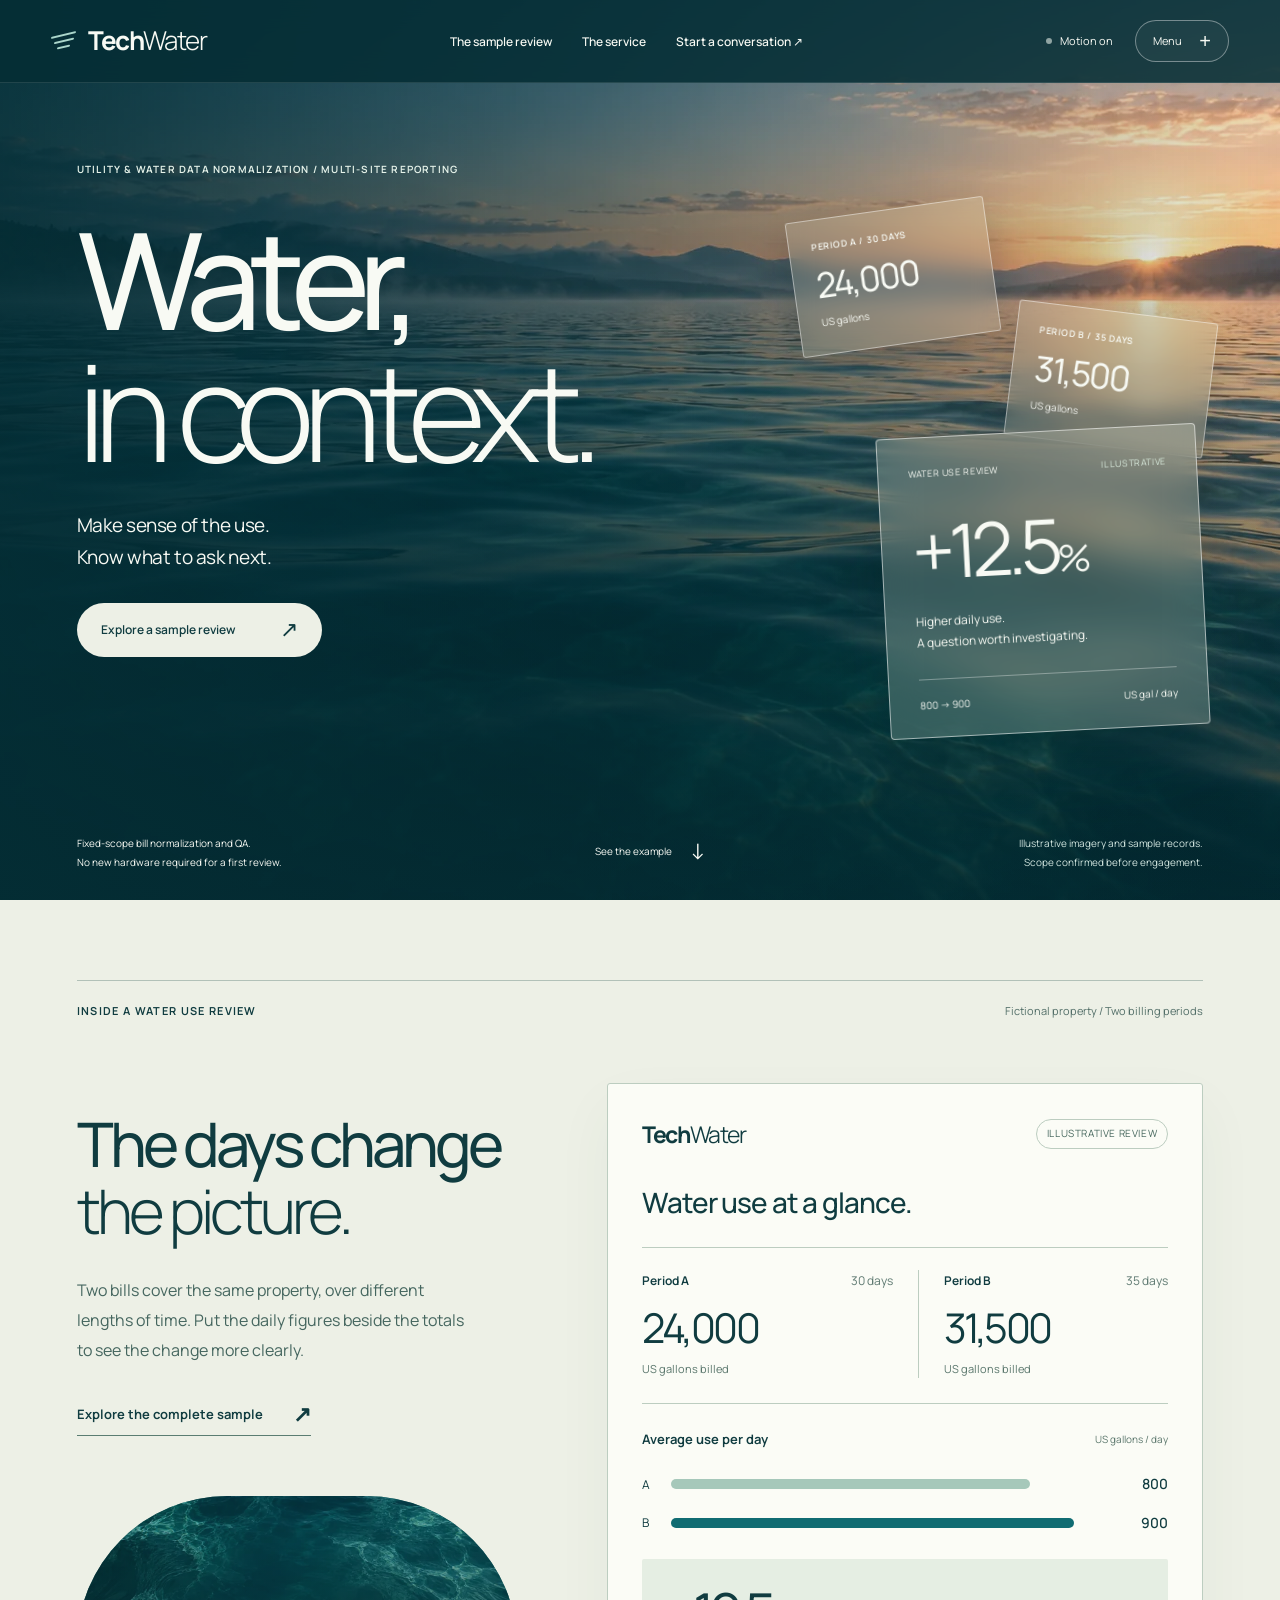
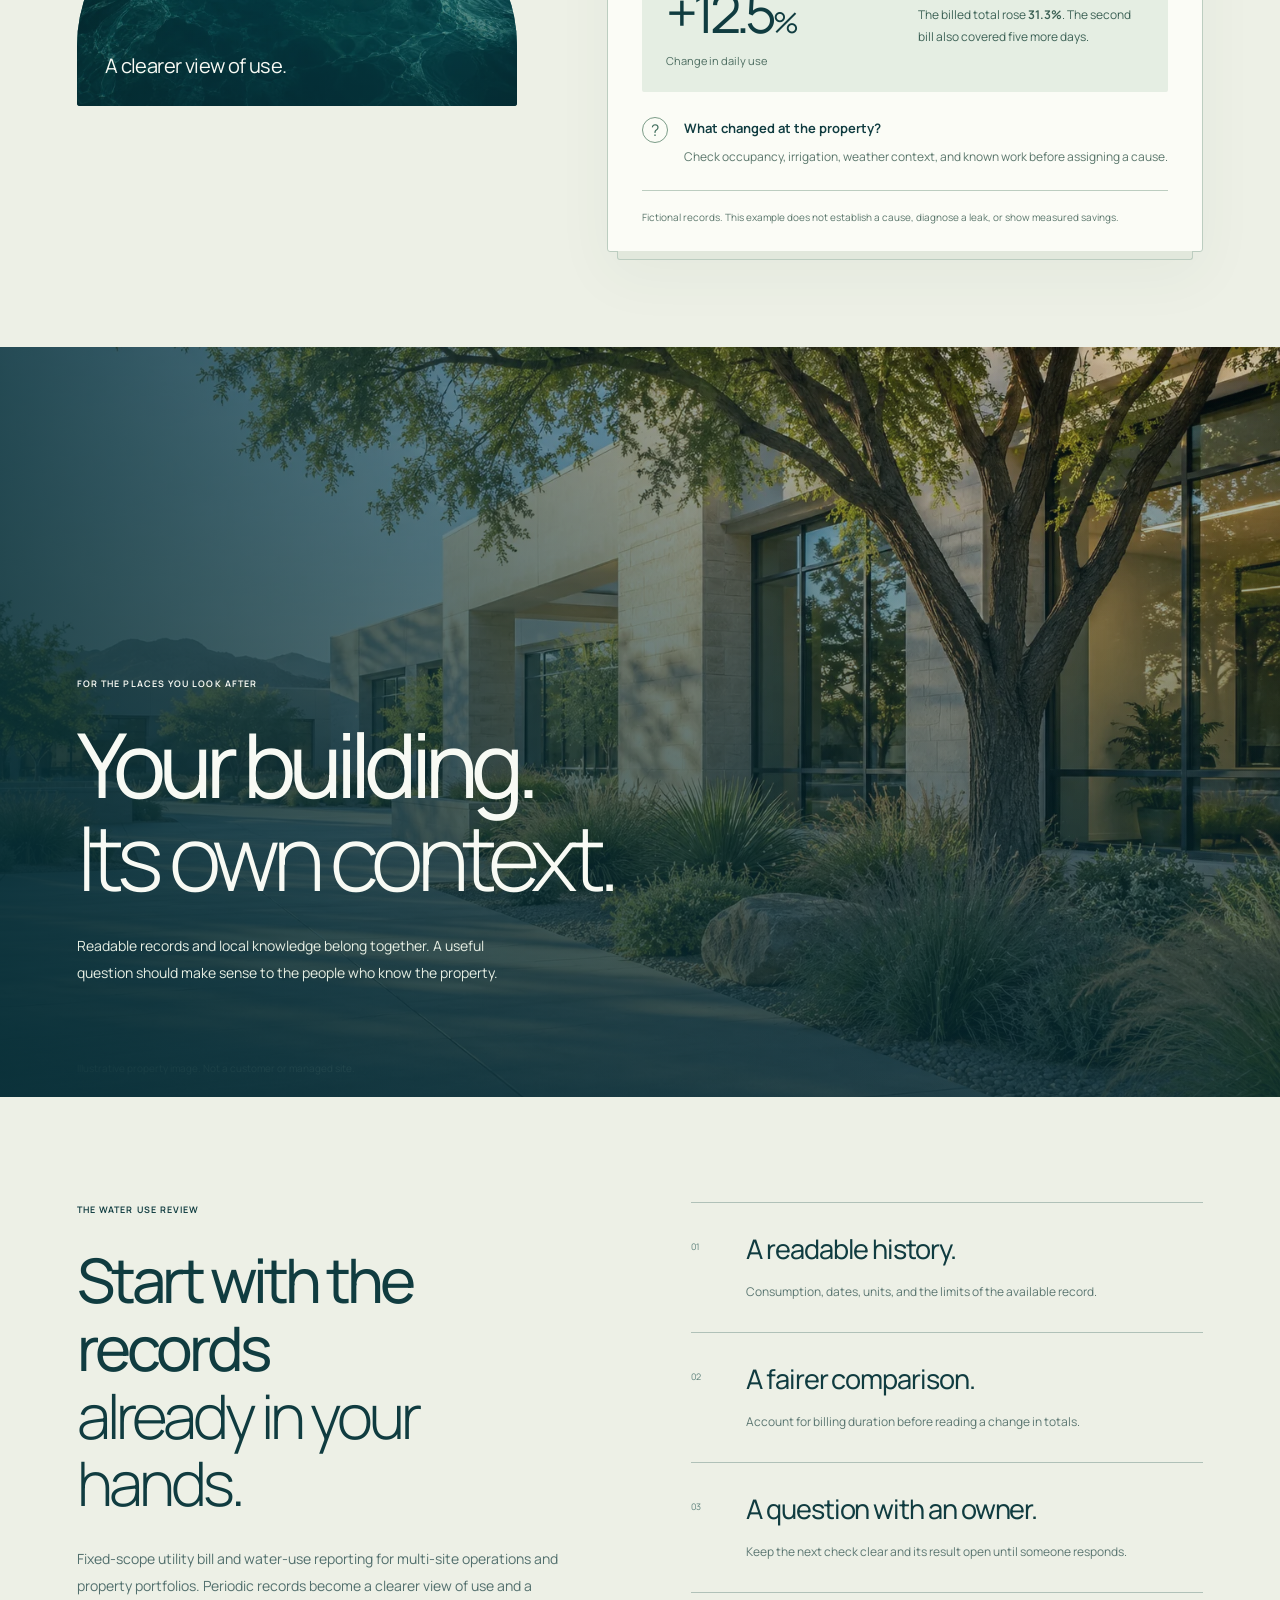
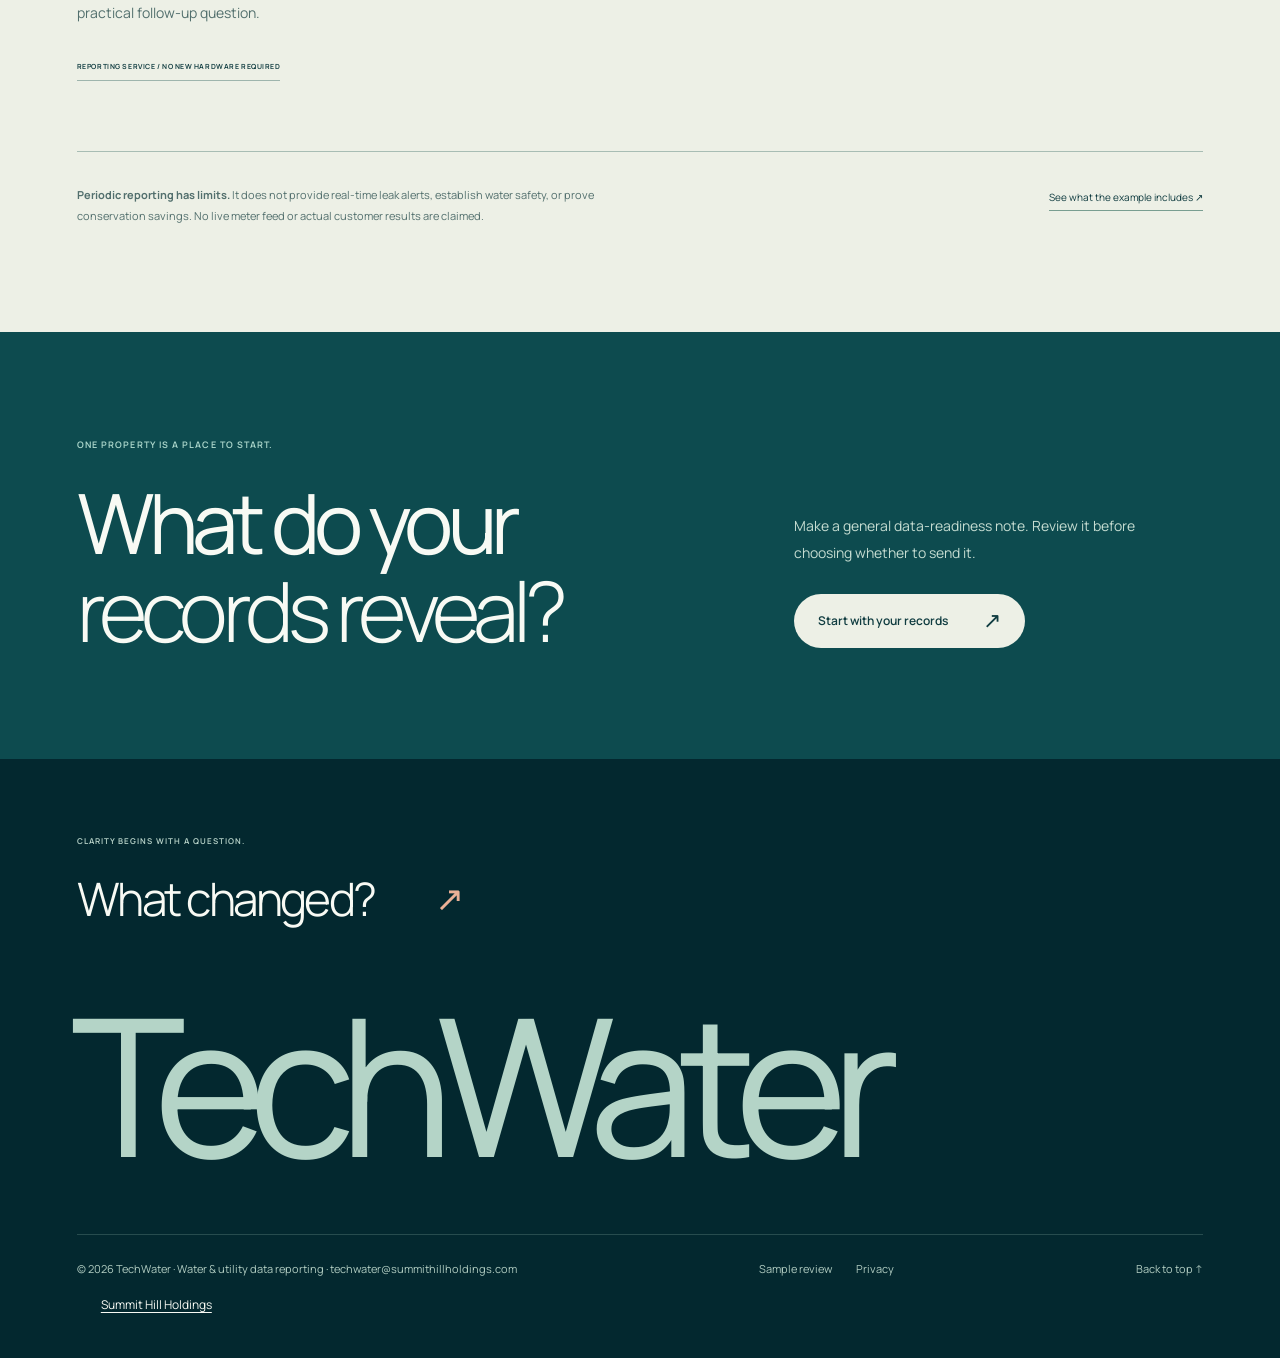
==== commit aef58be2: "chore: remove concept-in-development banner and route contact to techwater@summithillholdings.com" ====
--- a/index.html
+++ b/index.html
@@ -1,4 +1,4 @@
-<!doctype html><html lang="en" data-motion="off"><head><meta charset="utf-8"><meta name="viewport" content="width=device-width,initial-scale=1"><meta name="theme-color" content="#073a40"><title>Water, in context. | TechWater</title><meta name="description" content="Bill-based water-use reporting for small property portfolios. Explore a clearer comparison, the property context, and the next useful question."><link rel="canonical" href="https://techwater.summithillholdings.com/"><meta property="og:type" content="website"><meta property="og:site_name" content="TechWater"><meta property="og:title" content="Water, in context. | TechWater"><meta property="og:description" content="Bill-based water-use reporting for small property portfolios. Explore a clearer comparison, the property context, and the next useful question."><meta property="og:url" content="https://techwater.summithillholdings.com/"><meta property="og:image" content="https://techwater.summithillholdings.com/assets/water-horizon-1600.webp"><meta name="twitter:card" content="summary_large_image"><link rel="icon" href="/assets/favicon.svg" type="image/svg+xml"><link rel="preload" as="font" type="font/ttf" href="/assets/fonts/manrope-variable.ttf" crossorigin><link rel="stylesheet" href="/styles.css?v=report-spread-2"><script src="/site.js?v=report-spread-2" defer></script></head><body class="page-home"><a class="skip" href="#main">Skip to content</a><header class="site-header"><a class="brand" href="/" aria-label="TechWater home"><span class="water-mark" aria-hidden="true"><i></i><i></i><i></i></span><span>Tech<b>Water</b></span></a><nav class="desktop-nav" aria-label="Primary"><a href="/sample-review/">The sample review</a><a href="/#scope">The service</a><a href="/start/">Start a conversation ↗</a></nav><div class="header-controls"><button class="motion-toggle only-js" type="button" data-motion aria-pressed="false"><span class="motion-dot" aria-hidden="true"></span><span data-motion-label>Motion on</span></button><button class="menu-button only-js" type="button" data-menu aria-controls="water-menu" aria-expanded="false" aria-haspopup="dialog">Menu <span aria-hidden="true">+</span></button></div><div class="page-progress" aria-hidden="true"></div></header><dialog class="menu-dialog" id="water-menu" aria-labelledby="menu-title"><div class="menu-water" aria-hidden="true"><img class="" src="/assets/water-texture-1600.webp" srcset="/assets/water-texture-640.webp 640w, /assets/water-texture-1000.webp 1000w, /assets/water-texture-1600.webp 1600w" sizes="100vw" width="1600" height="900" alt="" loading="lazy" decoding="async"></div><div class="menu-inner"><div class="menu-top"><a class="brand" href="/"><span class="water-mark" aria-hidden="true"><i></i><i></i><i></i></span><span>Tech<b>Water</b></span></a><button class="close-button" type="button" data-close aria-label="Close menu">Close <span aria-hidden="true">×</span></button></div><p class="eyebrow" id="menu-title">A clearer view of water use</p><nav aria-label="Full site"><a href="/"><small>01</small><span>Water, in context.</span><b aria-hidden="true">↗</b></a><a href="/sample-review/"><small>02</small><span>The sample review.</span><b aria-hidden="true">↗</b></a><a href="/#scope"><small>03</small><span>The reporting service.</span><b aria-hidden="true">↗</b></a><a href="/start/"><small>04</small><span>Start with your records.</span><b aria-hidden="true">↗</b></a></nav><div class="menu-foot"><p>Bill-based reporting.<br>No new hardware required.</p><span>Service concept in development</span></div></div></dialog><main id="main"><section class="water-hero" aria-labelledby="water-title"><div class="hero-water" aria-hidden="true"><img class="" src="/assets/water-horizon-1600.webp" srcset="/assets/water-horizon-640.webp 640w, /assets/water-horizon-1000.webp 1000w, /assets/water-horizon-1600.webp 1600w" sizes="100vw" width="1600" height="900" alt="" fetchpriority="high" decoding="async"></div><div class="hero-shade" aria-hidden="true"></div><div class="hero-intro"><p class="eyebrow">Bill-based reporting / Small property portfolios</p><h1 id="water-title">Water,<br><em>in context.</em></h1><p class="hero-lede">Make sense of the use.<br>Know what to ask next.</p><a class="button light" href="/sample-review/"><span>Explore a sample review</span><span aria-hidden="true">↗</span></a></div><div class="hero-report" aria-label="Fictional water-use comparison"><div class="floating-source source-a"><span>PERIOD A / 30 DAYS</span><b>24,000</b><small>US gallons</small></div><div class="floating-source source-b"><span>PERIOD B / 35 DAYS</span><b>31,500</b><small>US gallons</small></div><div class="hero-report-glass"><div><span>WATER USE REVIEW</span><i>ILLUSTRATIVE</i></div><strong>+12.5<span>%</span></strong><p>Higher daily use.<br>A question worth investigating.</p><div class="hero-report-rule"><span>800 → 900</span><span>US gal / day</span></div></div></div><div class="hero-bottom"><p>Reporting service in development.<br>No new hardware required for the proposed first review.</p><a href="#story">See the example <span aria-hidden="true">↓</span></a><span>AI concept water imagery.<br>All sample records are fictional.</span></div></section><section class="review-spread" id="story" aria-labelledby="spread-title">
+<!doctype html><html lang="en" data-motion="off"><head><meta charset="utf-8"><meta name="viewport" content="width=device-width,initial-scale=1"><meta name="theme-color" content="#073a40"><title>Water, in context. | TechWater</title><meta name="description" content="Bill-based water-use reporting for small property portfolios. Explore a clearer comparison, the property context, and the next useful question."><link rel="canonical" href="https://techwater.summithillholdings.com/"><meta property="og:type" content="website"><meta property="og:site_name" content="TechWater"><meta property="og:title" content="Water, in context. | TechWater"><meta property="og:description" content="Bill-based water-use reporting for small property portfolios. Explore a clearer comparison, the property context, and the next useful question."><meta property="og:url" content="https://techwater.summithillholdings.com/"><meta property="og:image" content="https://techwater.summithillholdings.com/assets/water-horizon-1600.webp"><meta name="twitter:card" content="summary_large_image"><link rel="icon" href="/assets/favicon.svg" type="image/svg+xml"><link rel="preload" as="font" type="font/ttf" href="/assets/fonts/manrope-variable.ttf" crossorigin><link rel="stylesheet" href="/styles.css?v=report-spread-2"><script src="/site.js?v=report-spread-2" defer></script></head><body class="page-home"><a class="skip" href="#main">Skip to content</a><header class="site-header"><a class="brand" href="/" aria-label="TechWater home"><span class="water-mark" aria-hidden="true"><i></i><i></i><i></i></span><span>Tech<b>Water</b></span></a><nav class="desktop-nav" aria-label="Primary"><a href="/sample-review/">The sample review</a><a href="/#scope">The service</a><a href="/start/">Start a conversation ↗</a></nav><div class="header-controls"><button class="motion-toggle only-js" type="button" data-motion aria-pressed="false"><span class="motion-dot" aria-hidden="true"></span><span data-motion-label>Motion on</span></button><button class="menu-button only-js" type="button" data-menu aria-controls="water-menu" aria-expanded="false" aria-haspopup="dialog">Menu <span aria-hidden="true">+</span></button></div><div class="page-progress" aria-hidden="true"></div></header><dialog class="menu-dialog" id="water-menu" aria-labelledby="menu-title"><div class="menu-water" aria-hidden="true"><img class="" src="/assets/water-texture-1600.webp" srcset="/assets/water-texture-640.webp 640w, /assets/water-texture-1000.webp 1000w, /assets/water-texture-1600.webp 1600w" sizes="100vw" width="1600" height="900" alt="" loading="lazy" decoding="async"></div><div class="menu-inner"><div class="menu-top"><a class="brand" href="/"><span class="water-mark" aria-hidden="true"><i></i><i></i><i></i></span><span>Tech<b>Water</b></span></a><button class="close-button" type="button" data-close aria-label="Close menu">Close <span aria-hidden="true">×</span></button></div><p class="eyebrow" id="menu-title">A clearer view of water use</p><nav aria-label="Full site"><a href="/"><small>01</small><span>Water, in context.</span><b aria-hidden="true">↗</b></a><a href="/sample-review/"><small>02</small><span>The sample review.</span><b aria-hidden="true">↗</b></a><a href="/#scope"><small>03</small><span>The reporting service.</span><b aria-hidden="true">↗</b></a><a href="/start/"><small>04</small><span>Start with your records.</span><b aria-hidden="true">↗</b></a></nav><div class="menu-foot"><p>Bill-based reporting.<br>No new hardware required.</p><span>Fixed-scope reporting pilots</span></div></div></dialog><main id="main"><section class="water-hero" aria-labelledby="water-title"><div class="hero-water" aria-hidden="true"><img class="" src="/assets/water-horizon-1600.webp" srcset="/assets/water-horizon-640.webp 640w, /assets/water-horizon-1000.webp 1000w, /assets/water-horizon-1600.webp 1600w" sizes="100vw" width="1600" height="900" alt="" fetchpriority="high" decoding="async"></div><div class="hero-shade" aria-hidden="true"></div><div class="hero-intro"><p class="eyebrow">Utility &amp; water data normalization / Multi-site reporting</p><h1 id="water-title">Water,<br><em>in context.</em></h1><p class="hero-lede">Make sense of the use.<br>Know what to ask next.</p><a class="button light" href="/sample-review/"><span>Explore a sample review</span><span aria-hidden="true">↗</span></a></div><div class="hero-report" aria-label="Sample water-use comparison"><div class="floating-source source-a"><span>PERIOD A / 30 DAYS</span><b>24,000</b><small>US gallons</small></div><div class="floating-source source-b"><span>PERIOD B / 35 DAYS</span><b>31,500</b><small>US gallons</small></div><div class="hero-report-glass"><div><span>WATER USE REVIEW</span><i>ILLUSTRATIVE</i></div><strong>+12.5<span>%</span></strong><p>Higher daily use.<br>A question worth investigating.</p><div class="hero-report-rule"><span>800 → 900</span><span>US gal / day</span></div></div></div><div class="hero-bottom"><p>Fixed-scope bill normalization and QA.<br>No new hardware required for a first review.</p><a href="#story">See the example <span aria-hidden="true">↓</span></a><span>Illustrative imagery and sample records.<br>Scope confirmed before engagement.</span></div></section><section class="review-spread" id="story" aria-labelledby="spread-title">
 <div class="spread-topline"><p class="eyebrow">Inside a Water Use Review</p><span>Fictional property / Two billing periods</span></div>
 <div class="spread-layout">
 <div class="spread-copy"><h2 id="spread-title">The days change<br><em>the picture.</em></h2><p>Two bills cover the same property, over different lengths of time. Put the daily figures beside the totals to see the change more clearly.</p><a class="spread-link" href="/sample-review/">Explore the complete sample <span aria-hidden="true">↗</span></a><div class="spread-water" aria-hidden="true"><img src="/assets/water-texture-1000.webp" srcset="/assets/water-texture-640.webp 640w, /assets/water-texture-1000.webp 1000w" sizes="(max-width: 700px) 88vw, 38vw" width="1000" height="563" alt="" loading="lazy" decoding="async"><span>A clearer view of use.</span></div></div>
@@ -6,4 +6,4 @@
 <div class="sheet-daily"><div class="sheet-chart-heading"><h3>Average use per day</h3><span>US gallons / day</span></div><div class="sheet-bar"><span>A</span><div aria-hidden="true"><i style="width:80%"></i></div><b>800</b></div><div class="sheet-bar"><span>B</span><div aria-hidden="true"><i style="width:90%"></i></div><b>900</b></div></div>
 <div class="sheet-takeaway"><div><strong>+12.5<span>%</span></strong><p>Change in daily use</p></div><p>The billed total rose <b>31.3%</b>. The second bill also covered five more days.</p></div>
 <div class="sheet-note"><span class="sheet-question" aria-hidden="true">?</span><div><h3>What changed at the property?</h3><p>Check occupancy, irrigation, weather context, and known work before assigning a cause.</p></div></div><p class="sheet-disclaimer">Fictional records. This example does not establish a cause, diagnose a leak, or show measured savings.</p></figure>
-</div></section><section class="property-section"><figure><img class="" src="/assets/property-context-1600.webp" srcset="/assets/property-context-640.webp 640w, /assets/property-context-1000.webp 1000w, /assets/property-context-1600.webp 1536w" sizes="100vw" width="1536" height="1024" alt="AI-generated concept of a small commercial-property courtyard" loading="lazy" decoding="async"><figcaption>AI concept property. Not a customer or managed site.</figcaption></figure><div class="property-shade" aria-hidden="true"></div><div><p class="eyebrow">For the places you look after</p><h2>Your building.<br><em>Its own context.</em></h2><p>Readable records and local knowledge belong together. A useful question should make sense to the people who know the property.</p></div></section><section class="scope-section section" id="scope"><div><p class="eyebrow">The proposed Water Use Review</p><h2>Start with the records<br><em>already in your hands.</em></h2><p>A bill-based reporting concept for small commercial-property portfolios. Periodic records become a clearer view of use and a practical follow-up question.</p><span class="scope-label">REPORTING SERVICE / NO NEW HARDWARE REQUIRED</span></div><div class="scope-list"><article><span>01</span><div><h3>A readable history.</h3><p>Consumption, dates, units, and the limits of the available record.</p></div></article><article><span>02</span><div><h3>A fairer comparison.</h3><p>Account for billing duration before reading a change in totals.</p></div></article><article><span>03</span><div><h3>A question with an owner.</h3><p>Keep the next check clear and its result open until someone responds.</p></div></article></div><div class="scope-boundary"><p><strong>Periodic reporting has limits.</strong> It does not provide real-time leak alerts, establish water safety, or prove conservation savings. No live meter feed or actual customer results are claimed.</p><a href="/sample-review/">See what the example includes ↗</a></div></section><section class="next-section section"><p class="eyebrow">One property is a place to start.</p><h2>What do your<br><em>records reveal?</em></h2><div><p>Make a general data-readiness note. Review it before choosing whether to send it.</p><a class="button light" href="/start/"><span>Start with your records</span><span aria-hidden="true">↗</span></a></div></section></main><footer class="site-footer"><div class="footer-heading"><p class="eyebrow">Clarity begins with a question.</p><a href="/start/">What changed?<span aria-hidden="true">↗</span></a></div><div class="footer-wordmark" aria-hidden="true">TechWater</div><div class="footer-bottom"><p>© 2026 TechWater · Reporting service concept</p><nav aria-label="Footer"><a href="/sample-review/">Sample review</a><a href="/privacy/">Privacy</a></nav><a href="#main">Back to top ↑</a></div><p class="holding-company-link" style="margin:0;padding:16px 24px;font-size:12px;line-height:1.6"><a href="https://summithillholdings.com/" style="color:inherit;text-decoration:underline;text-underline-offset:3px">Summit Hill Holdings</a></p></footer></body></html>
+</div></section><section class="property-section"><figure><img class="" src="/assets/property-context-1600.webp" srcset="/assets/property-context-640.webp 640w, /assets/property-context-1000.webp 1000w, /assets/property-context-1600.webp 1536w" sizes="100vw" width="1536" height="1024" alt="Illustrative architectural courtyard" loading="lazy" decoding="async"><figcaption>Illustrative property image. Not a customer or managed site.</figcaption></figure><div class="property-shade" aria-hidden="true"></div><div><p class="eyebrow">For the places you look after</p><h2>Your building.<br><em>Its own context.</em></h2><p>Readable records and local knowledge belong together. A useful question should make sense to the people who know the property.</p></div></section><section class="scope-section section" id="scope"><div><p class="eyebrow">The Water Use Review</p><h2>Start with the records<br><em>already in your hands.</em></h2><p>Fixed-scope utility bill and water-use reporting for multi-site operations and property portfolios. Periodic records become a clearer view of use and a practical follow-up question.</p><span class="scope-label">REPORTING SERVICE / NO NEW HARDWARE REQUIRED</span></div><div class="scope-list"><article><span>01</span><div><h3>A readable history.</h3><p>Consumption, dates, units, and the limits of the available record.</p></div></article><article><span>02</span><div><h3>A fairer comparison.</h3><p>Account for billing duration before reading a change in totals.</p></div></article><article><span>03</span><div><h3>A question with an owner.</h3><p>Keep the next check clear and its result open until someone responds.</p></div></article></div><div class="scope-boundary"><p><strong>Periodic reporting has limits.</strong> It does not provide real-time leak alerts, establish water safety, or prove conservation savings. No live meter feed or actual customer results are claimed.</p><a href="/sample-review/">See what the example includes ↗</a></div></section><section class="next-section section"><p class="eyebrow">One property is a place to start.</p><h2>What do your<br><em>records reveal?</em></h2><div><p>Make a general data-readiness note. Review it before choosing whether to send it.</p><a class="button light" href="/start/"><span>Start with your records</span><span aria-hidden="true">↗</span></a></div></section></main><footer class="site-footer"><div class="footer-heading"><p class="eyebrow">Clarity begins with a question.</p><a href="/start/">What changed?<span aria-hidden="true">↗</span></a></div><div class="footer-wordmark" aria-hidden="true">TechWater</div><div class="footer-bottom"><p>© 2026 TechWater · Water &amp; utility data reporting · <a href="mailto:techwater@summithillholdings.com">techwater@summithillholdings.com</a></p><nav aria-label="Footer"><a href="/sample-review/">Sample review</a><a href="/privacy/">Privacy</a></nav><a href="#main">Back to top ↑</a></div><p class="holding-company-link" style="margin:0;padding:16px 24px;font-size:12px;line-height:1.6"><a href="https://summithillholdings.com/" style="color:inherit;text-decoration:underline;text-underline-offset:3px">Summit Hill Holdings</a></p></footer></body></html>
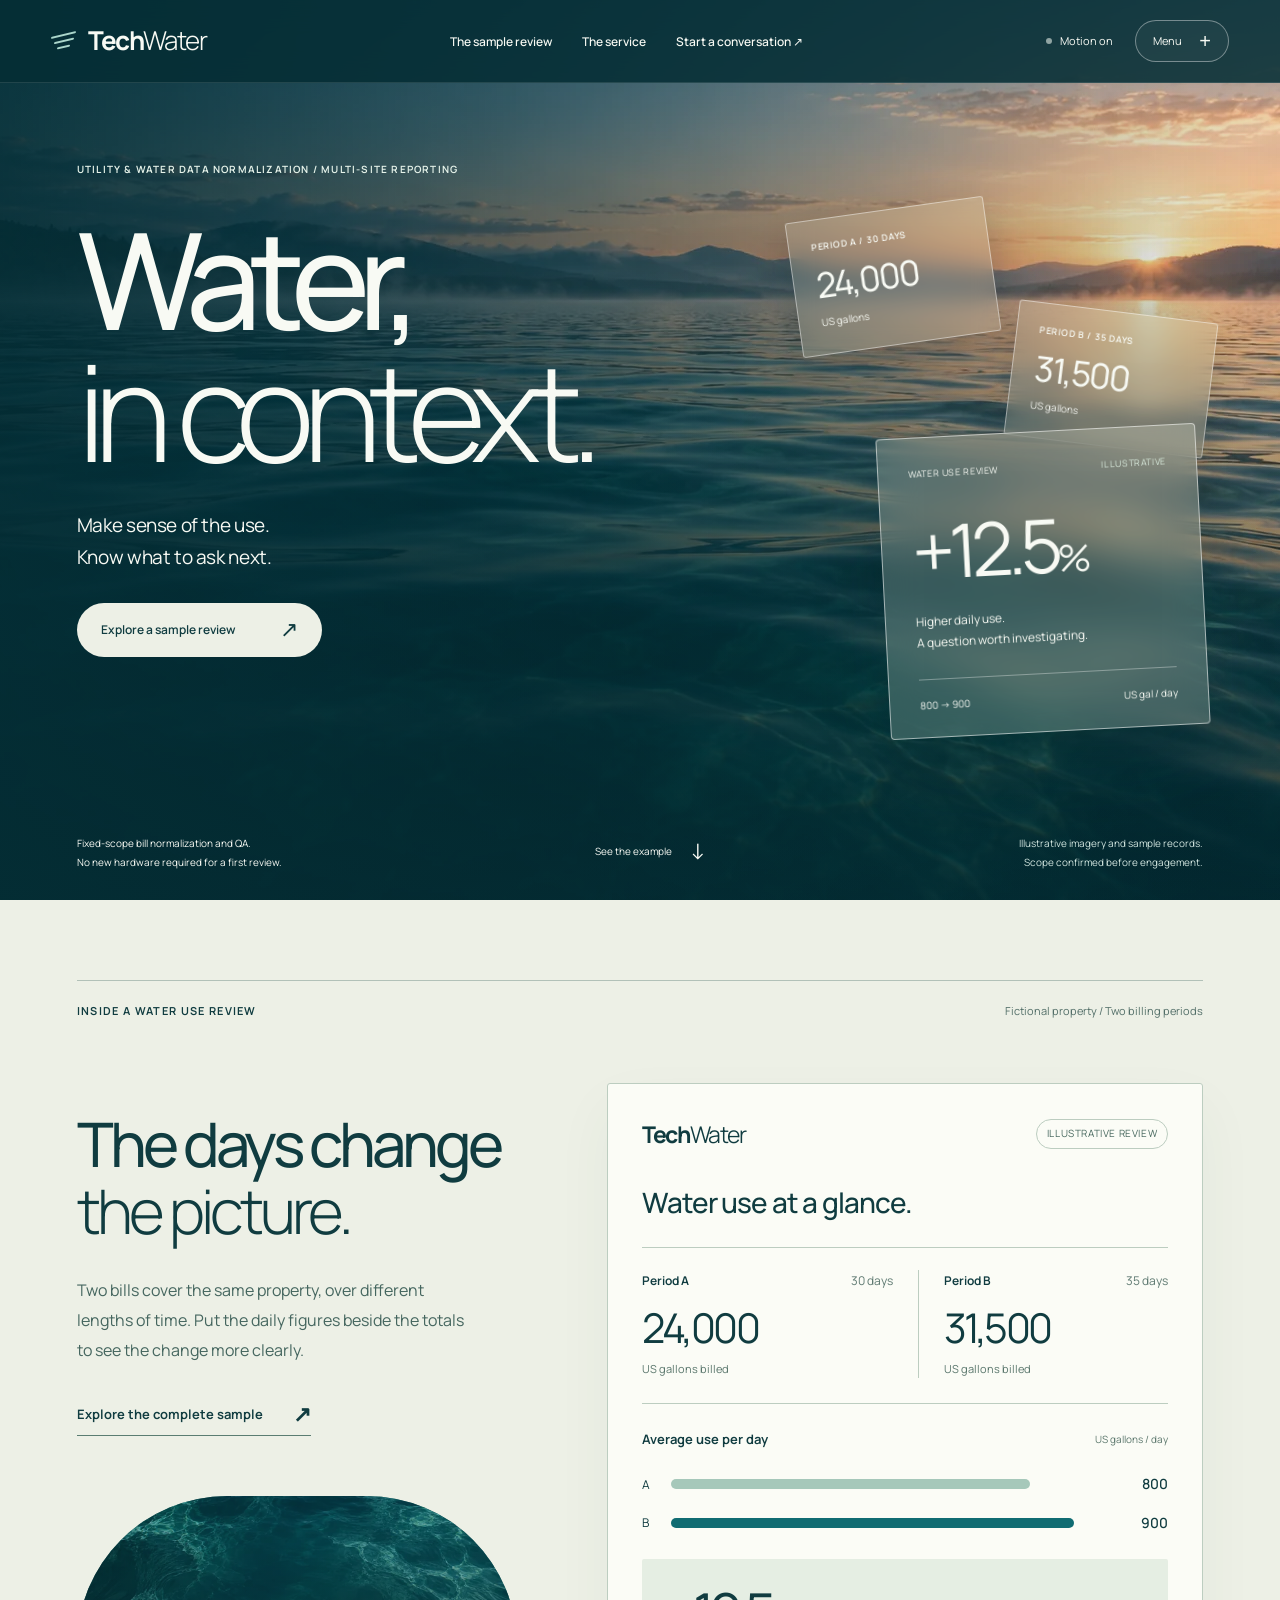
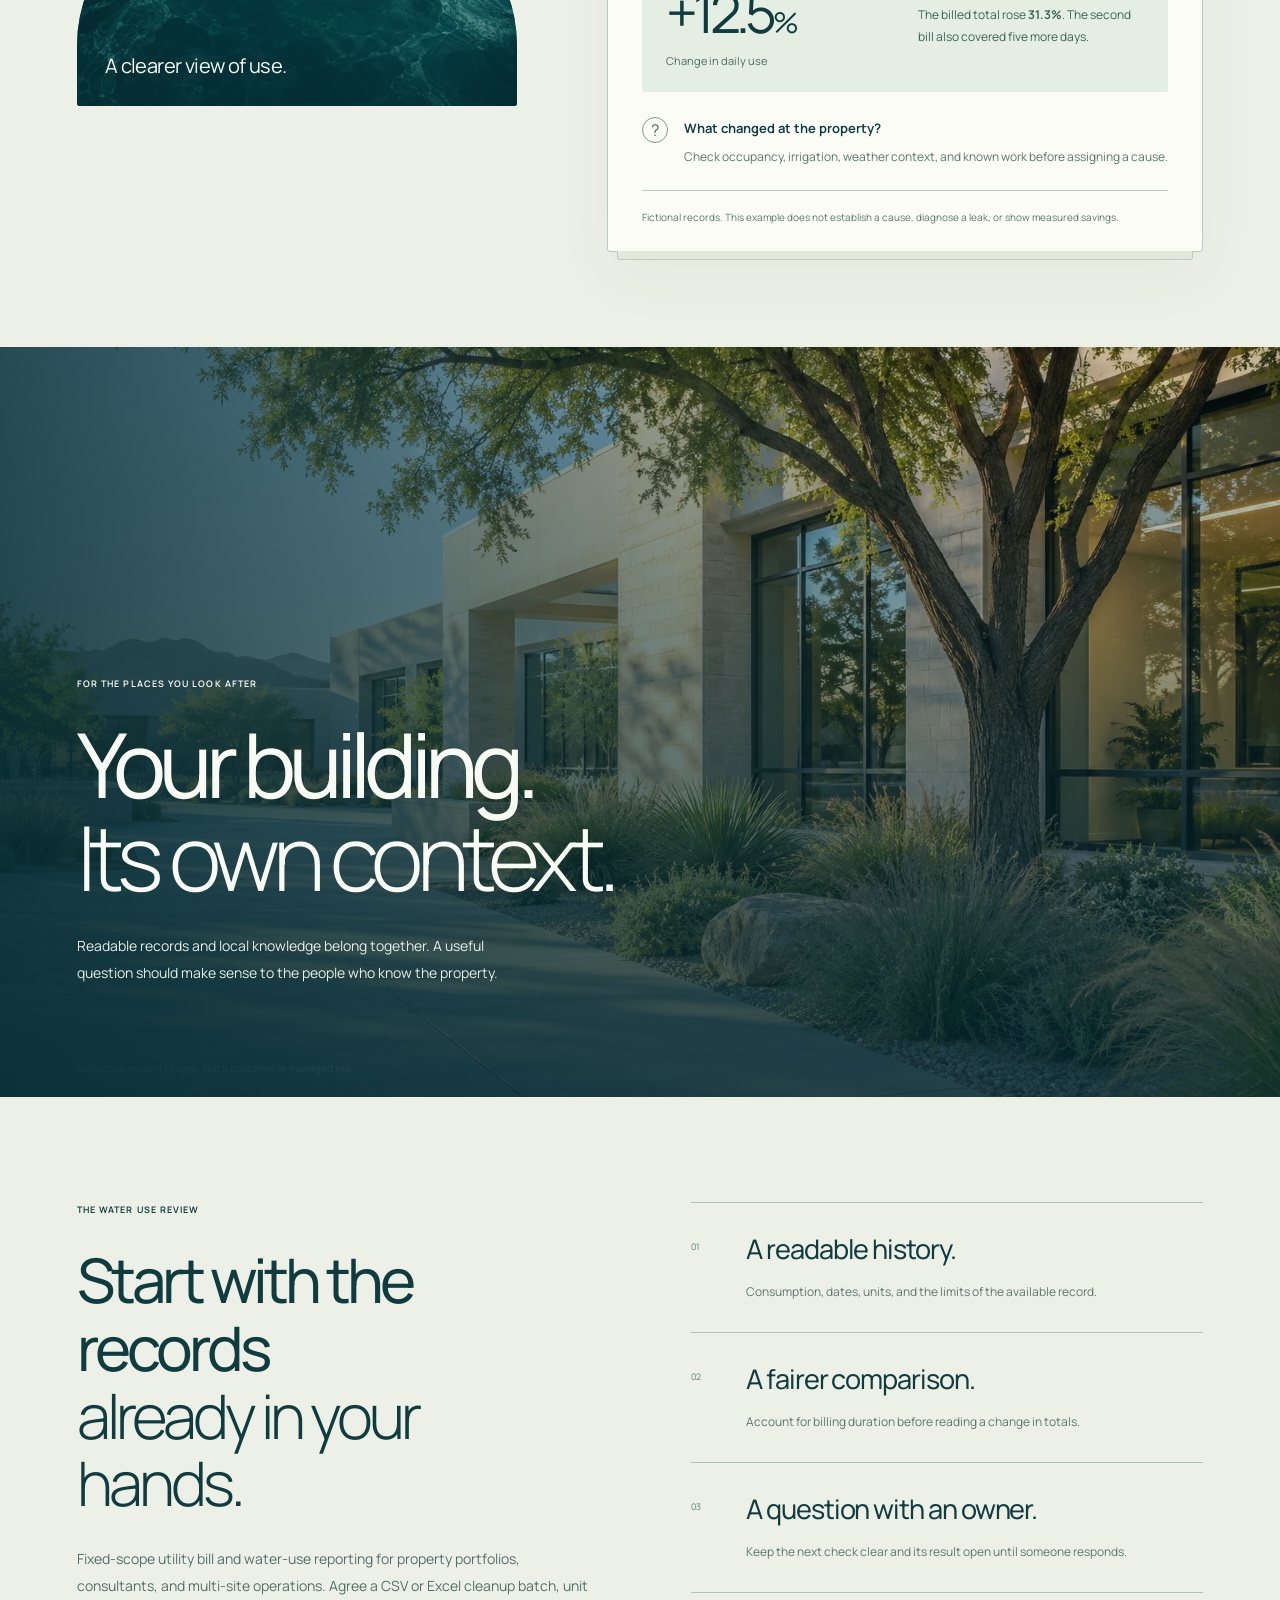
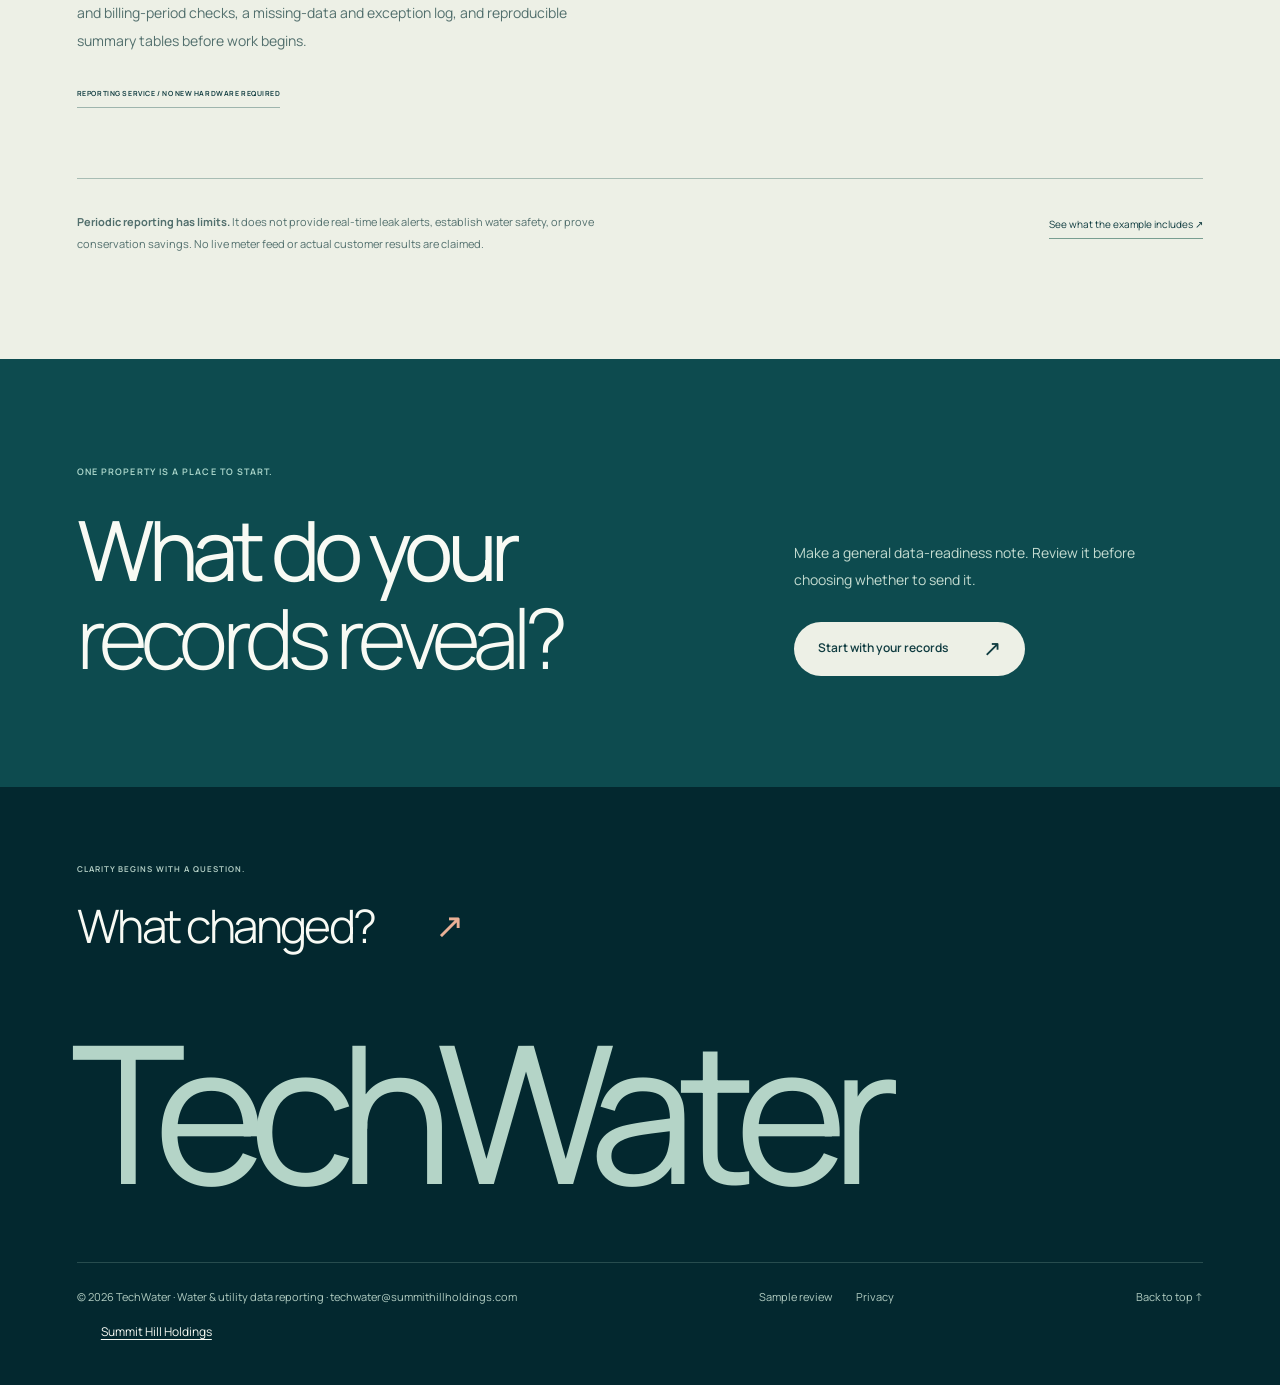
==== commit 45aceaf0: "Clarify scoped utility-data normalization services" ====
--- a/index.html
+++ b/index.html
@@ -1,4 +1,4 @@
-<!doctype html><html lang="en" data-motion="off"><head><meta charset="utf-8"><meta name="viewport" content="width=device-width,initial-scale=1"><meta name="theme-color" content="#073a40"><title>Water, in context. | TechWater</title><meta name="description" content="Bill-based water-use reporting for small property portfolios. Explore a clearer comparison, the property context, and the next useful question."><link rel="canonical" href="https://techwater.summithillholdings.com/"><meta property="og:type" content="website"><meta property="og:site_name" content="TechWater"><meta property="og:title" content="Water, in context. | TechWater"><meta property="og:description" content="Bill-based water-use reporting for small property portfolios. Explore a clearer comparison, the property context, and the next useful question."><meta property="og:url" content="https://techwater.summithillholdings.com/"><meta property="og:image" content="https://techwater.summithillholdings.com/assets/water-horizon-1600.webp"><meta name="twitter:card" content="summary_large_image"><link rel="icon" href="/assets/favicon.svg" type="image/svg+xml"><link rel="preload" as="font" type="font/ttf" href="/assets/fonts/manrope-variable.ttf" crossorigin><link rel="stylesheet" href="/styles.css?v=report-spread-2"><script src="/site.js?v=report-spread-2" defer></script></head><body class="page-home"><a class="skip" href="#main">Skip to content</a><header class="site-header"><a class="brand" href="/" aria-label="TechWater home"><span class="water-mark" aria-hidden="true"><i></i><i></i><i></i></span><span>Tech<b>Water</b></span></a><nav class="desktop-nav" aria-label="Primary"><a href="/sample-review/">The sample review</a><a href="/#scope">The service</a><a href="/start/">Start a conversation ↗</a></nav><div class="header-controls"><button class="motion-toggle only-js" type="button" data-motion aria-pressed="false"><span class="motion-dot" aria-hidden="true"></span><span data-motion-label>Motion on</span></button><button class="menu-button only-js" type="button" data-menu aria-controls="water-menu" aria-expanded="false" aria-haspopup="dialog">Menu <span aria-hidden="true">+</span></button></div><div class="page-progress" aria-hidden="true"></div></header><dialog class="menu-dialog" id="water-menu" aria-labelledby="menu-title"><div class="menu-water" aria-hidden="true"><img class="" src="/assets/water-texture-1600.webp" srcset="/assets/water-texture-640.webp 640w, /assets/water-texture-1000.webp 1000w, /assets/water-texture-1600.webp 1600w" sizes="100vw" width="1600" height="900" alt="" loading="lazy" decoding="async"></div><div class="menu-inner"><div class="menu-top"><a class="brand" href="/"><span class="water-mark" aria-hidden="true"><i></i><i></i><i></i></span><span>Tech<b>Water</b></span></a><button class="close-button" type="button" data-close aria-label="Close menu">Close <span aria-hidden="true">×</span></button></div><p class="eyebrow" id="menu-title">A clearer view of water use</p><nav aria-label="Full site"><a href="/"><small>01</small><span>Water, in context.</span><b aria-hidden="true">↗</b></a><a href="/sample-review/"><small>02</small><span>The sample review.</span><b aria-hidden="true">↗</b></a><a href="/#scope"><small>03</small><span>The reporting service.</span><b aria-hidden="true">↗</b></a><a href="/start/"><small>04</small><span>Start with your records.</span><b aria-hidden="true">↗</b></a></nav><div class="menu-foot"><p>Bill-based reporting.<br>No new hardware required.</p><span>Fixed-scope reporting pilots</span></div></div></dialog><main id="main"><section class="water-hero" aria-labelledby="water-title"><div class="hero-water" aria-hidden="true"><img class="" src="/assets/water-horizon-1600.webp" srcset="/assets/water-horizon-640.webp 640w, /assets/water-horizon-1000.webp 1000w, /assets/water-horizon-1600.webp 1600w" sizes="100vw" width="1600" height="900" alt="" fetchpriority="high" decoding="async"></div><div class="hero-shade" aria-hidden="true"></div><div class="hero-intro"><p class="eyebrow">Utility &amp; water data normalization / Multi-site reporting</p><h1 id="water-title">Water,<br><em>in context.</em></h1><p class="hero-lede">Make sense of the use.<br>Know what to ask next.</p><a class="button light" href="/sample-review/"><span>Explore a sample review</span><span aria-hidden="true">↗</span></a></div><div class="hero-report" aria-label="Sample water-use comparison"><div class="floating-source source-a"><span>PERIOD A / 30 DAYS</span><b>24,000</b><small>US gallons</small></div><div class="floating-source source-b"><span>PERIOD B / 35 DAYS</span><b>31,500</b><small>US gallons</small></div><div class="hero-report-glass"><div><span>WATER USE REVIEW</span><i>ILLUSTRATIVE</i></div><strong>+12.5<span>%</span></strong><p>Higher daily use.<br>A question worth investigating.</p><div class="hero-report-rule"><span>800 → 900</span><span>US gal / day</span></div></div></div><div class="hero-bottom"><p>Fixed-scope bill normalization and QA.<br>No new hardware required for a first review.</p><a href="#story">See the example <span aria-hidden="true">↓</span></a><span>Illustrative imagery and sample records.<br>Scope confirmed before engagement.</span></div></section><section class="review-spread" id="story" aria-labelledby="spread-title">
+<!doctype html><html lang="en" data-motion="off"><head><meta charset="utf-8"><meta name="viewport" content="width=device-width,initial-scale=1"><meta name="theme-color" content="#073a40"><title>Water, in context. | TechWater</title><meta name="description" content="Utility data cleanup and bill-based water reporting for property portfolios, consultants, and multi-site teams. Scoped normalization, quality checks, and reproducible summaries."><link rel="canonical" href="https://techwater.summithillholdings.com/"><meta property="og:type" content="website"><meta property="og:site_name" content="TechWater"><meta property="og:title" content="Water, in context. | TechWater"><meta property="og:description" content="Utility data cleanup and bill-based water reporting for property portfolios, consultants, and multi-site teams. Scoped normalization, quality checks, and reproducible summaries."><meta property="og:url" content="https://techwater.summithillholdings.com/"><meta property="og:image" content="https://techwater.summithillholdings.com/assets/water-horizon-1600.webp"><meta name="twitter:card" content="summary_large_image"><link rel="icon" href="/assets/favicon.svg" type="image/svg+xml"><link rel="preload" as="font" type="font/ttf" href="/assets/fonts/manrope-variable.ttf" crossorigin><link rel="stylesheet" href="/styles.css?v=report-spread-2"><script src="/site.js?v=report-spread-2" defer></script></head><body class="page-home"><a class="skip" href="#main">Skip to content</a><header class="site-header"><a class="brand" href="/" aria-label="TechWater home"><span class="water-mark" aria-hidden="true"><i></i><i></i><i></i></span><span>Tech<b>Water</b></span></a><nav class="desktop-nav" aria-label="Primary"><a href="/sample-review/">The sample review</a><a href="/#scope">The service</a><a href="/start/">Start a conversation ↗</a></nav><div class="header-controls"><button class="motion-toggle only-js" type="button" data-motion aria-pressed="false"><span class="motion-dot" aria-hidden="true"></span><span data-motion-label>Motion on</span></button><button class="menu-button only-js" type="button" data-menu aria-controls="water-menu" aria-expanded="false" aria-haspopup="dialog">Menu <span aria-hidden="true">+</span></button></div><div class="page-progress" aria-hidden="true"></div></header><dialog class="menu-dialog" id="water-menu" aria-labelledby="menu-title"><div class="menu-water" aria-hidden="true"><img class="" src="/assets/water-texture-1600.webp" srcset="/assets/water-texture-640.webp 640w, /assets/water-texture-1000.webp 1000w, /assets/water-texture-1600.webp 1600w" sizes="100vw" width="1600" height="900" alt="" loading="lazy" decoding="async"></div><div class="menu-inner"><div class="menu-top"><a class="brand" href="/"><span class="water-mark" aria-hidden="true"><i></i><i></i><i></i></span><span>Tech<b>Water</b></span></a><button class="close-button" type="button" data-close aria-label="Close menu">Close <span aria-hidden="true">×</span></button></div><p class="eyebrow" id="menu-title">A clearer view of water use</p><nav aria-label="Full site"><a href="/"><small>01</small><span>Water, in context.</span><b aria-hidden="true">↗</b></a><a href="/sample-review/"><small>02</small><span>The sample review.</span><b aria-hidden="true">↗</b></a><a href="/#scope"><small>03</small><span>The reporting service.</span><b aria-hidden="true">↗</b></a><a href="/start/"><small>04</small><span>Start with your records.</span><b aria-hidden="true">↗</b></a></nav><div class="menu-foot"><p>Bill-based reporting.<br>No new hardware required.</p><span>Fixed-scope reporting pilots</span></div></div></dialog><main id="main"><section class="water-hero" aria-labelledby="water-title"><div class="hero-water" aria-hidden="true"><img class="" src="/assets/water-horizon-1600.webp" srcset="/assets/water-horizon-640.webp 640w, /assets/water-horizon-1000.webp 1000w, /assets/water-horizon-1600.webp 1600w" sizes="100vw" width="1600" height="900" alt="" fetchpriority="high" decoding="async"></div><div class="hero-shade" aria-hidden="true"></div><div class="hero-intro"><p class="eyebrow">Utility &amp; water data normalization / Multi-site reporting</p><h1 id="water-title">Water,<br><em>in context.</em></h1><p class="hero-lede">Make sense of the use.<br>Know what to ask next.</p><a class="button light" href="/sample-review/"><span>Explore a sample review</span><span aria-hidden="true">↗</span></a></div><div class="hero-report" aria-label="Sample water-use comparison"><div class="floating-source source-a"><span>PERIOD A / 30 DAYS</span><b>24,000</b><small>US gallons</small></div><div class="floating-source source-b"><span>PERIOD B / 35 DAYS</span><b>31,500</b><small>US gallons</small></div><div class="hero-report-glass"><div><span>WATER USE REVIEW</span><i>ILLUSTRATIVE</i></div><strong>+12.5<span>%</span></strong><p>Higher daily use.<br>A question worth investigating.</p><div class="hero-report-rule"><span>800 → 900</span><span>US gal / day</span></div></div></div><div class="hero-bottom"><p>Fixed-scope bill normalization and QA.<br>No new hardware required for a first review.</p><a href="#story">See the example <span aria-hidden="true">↓</span></a><span>Illustrative imagery and sample records.<br>Scope confirmed before engagement.</span></div></section><section class="review-spread" id="story" aria-labelledby="spread-title">
 <div class="spread-topline"><p class="eyebrow">Inside a Water Use Review</p><span>Fictional property / Two billing periods</span></div>
 <div class="spread-layout">
 <div class="spread-copy"><h2 id="spread-title">The days change<br><em>the picture.</em></h2><p>Two bills cover the same property, over different lengths of time. Put the daily figures beside the totals to see the change more clearly.</p><a class="spread-link" href="/sample-review/">Explore the complete sample <span aria-hidden="true">↗</span></a><div class="spread-water" aria-hidden="true"><img src="/assets/water-texture-1000.webp" srcset="/assets/water-texture-640.webp 640w, /assets/water-texture-1000.webp 1000w" sizes="(max-width: 700px) 88vw, 38vw" width="1000" height="563" alt="" loading="lazy" decoding="async"><span>A clearer view of use.</span></div></div>
@@ -6,4 +6,4 @@
 <div class="sheet-daily"><div class="sheet-chart-heading"><h3>Average use per day</h3><span>US gallons / day</span></div><div class="sheet-bar"><span>A</span><div aria-hidden="true"><i style="width:80%"></i></div><b>800</b></div><div class="sheet-bar"><span>B</span><div aria-hidden="true"><i style="width:90%"></i></div><b>900</b></div></div>
 <div class="sheet-takeaway"><div><strong>+12.5<span>%</span></strong><p>Change in daily use</p></div><p>The billed total rose <b>31.3%</b>. The second bill also covered five more days.</p></div>
 <div class="sheet-note"><span class="sheet-question" aria-hidden="true">?</span><div><h3>What changed at the property?</h3><p>Check occupancy, irrigation, weather context, and known work before assigning a cause.</p></div></div><p class="sheet-disclaimer">Fictional records. This example does not establish a cause, diagnose a leak, or show measured savings.</p></figure>
-</div></section><section class="property-section"><figure><img class="" src="/assets/property-context-1600.webp" srcset="/assets/property-context-640.webp 640w, /assets/property-context-1000.webp 1000w, /assets/property-context-1600.webp 1536w" sizes="100vw" width="1536" height="1024" alt="Illustrative architectural courtyard" loading="lazy" decoding="async"><figcaption>Illustrative property image. Not a customer or managed site.</figcaption></figure><div class="property-shade" aria-hidden="true"></div><div><p class="eyebrow">For the places you look after</p><h2>Your building.<br><em>Its own context.</em></h2><p>Readable records and local knowledge belong together. A useful question should make sense to the people who know the property.</p></div></section><section class="scope-section section" id="scope"><div><p class="eyebrow">The Water Use Review</p><h2>Start with the records<br><em>already in your hands.</em></h2><p>Fixed-scope utility bill and water-use reporting for multi-site operations and property portfolios. Periodic records become a clearer view of use and a practical follow-up question.</p><span class="scope-label">REPORTING SERVICE / NO NEW HARDWARE REQUIRED</span></div><div class="scope-list"><article><span>01</span><div><h3>A readable history.</h3><p>Consumption, dates, units, and the limits of the available record.</p></div></article><article><span>02</span><div><h3>A fairer comparison.</h3><p>Account for billing duration before reading a change in totals.</p></div></article><article><span>03</span><div><h3>A question with an owner.</h3><p>Keep the next check clear and its result open until someone responds.</p></div></article></div><div class="scope-boundary"><p><strong>Periodic reporting has limits.</strong> It does not provide real-time leak alerts, establish water safety, or prove conservation savings. No live meter feed or actual customer results are claimed.</p><a href="/sample-review/">See what the example includes ↗</a></div></section><section class="next-section section"><p class="eyebrow">One property is a place to start.</p><h2>What do your<br><em>records reveal?</em></h2><div><p>Make a general data-readiness note. Review it before choosing whether to send it.</p><a class="button light" href="/start/"><span>Start with your records</span><span aria-hidden="true">↗</span></a></div></section></main><footer class="site-footer"><div class="footer-heading"><p class="eyebrow">Clarity begins with a question.</p><a href="/start/">What changed?<span aria-hidden="true">↗</span></a></div><div class="footer-wordmark" aria-hidden="true">TechWater</div><div class="footer-bottom"><p>© 2026 TechWater · Water &amp; utility data reporting · <a href="mailto:techwater@summithillholdings.com">techwater@summithillholdings.com</a></p><nav aria-label="Footer"><a href="/sample-review/">Sample review</a><a href="/privacy/">Privacy</a></nav><a href="#main">Back to top ↑</a></div><p class="holding-company-link" style="margin:0;padding:16px 24px;font-size:12px;line-height:1.6"><a href="https://summithillholdings.com/" style="color:inherit;text-decoration:underline;text-underline-offset:3px">Summit Hill Holdings</a></p></footer></body></html>
+</div></section><section class="property-section"><figure><img class="" src="/assets/property-context-1600.webp" srcset="/assets/property-context-640.webp 640w, /assets/property-context-1000.webp 1000w, /assets/property-context-1600.webp 1536w" sizes="100vw" width="1536" height="1024" alt="Illustrative architectural courtyard" loading="lazy" decoding="async"><figcaption>Illustrative property image. Not a customer or managed site.</figcaption></figure><div class="property-shade" aria-hidden="true"></div><div><p class="eyebrow">For the places you look after</p><h2>Your building.<br><em>Its own context.</em></h2><p>Readable records and local knowledge belong together. A useful question should make sense to the people who know the property.</p></div></section><section class="scope-section section" id="scope"><div><p class="eyebrow">The Water Use Review</p><h2>Start with the records<br><em>already in your hands.</em></h2><p>Fixed-scope utility bill and water-use reporting for property portfolios, consultants, and multi-site operations. Agree a CSV or Excel cleanup batch, unit and billing-period checks, a missing-data and exception log, and reproducible summary tables before work begins.</p><span class="scope-label">REPORTING SERVICE / NO NEW HARDWARE REQUIRED</span></div><div class="scope-list"><article><span>01</span><div><h3>A readable history.</h3><p>Consumption, dates, units, and the limits of the available record.</p></div></article><article><span>02</span><div><h3>A fairer comparison.</h3><p>Account for billing duration before reading a change in totals.</p></div></article><article><span>03</span><div><h3>A question with an owner.</h3><p>Keep the next check clear and its result open until someone responds.</p></div></article></div><div class="scope-boundary"><p><strong>Periodic reporting has limits.</strong> It does not provide real-time leak alerts, establish water safety, or prove conservation savings. No live meter feed or actual customer results are claimed.</p><a href="/sample-review/">See what the example includes ↗</a></div></section><section class="next-section section"><p class="eyebrow">One property is a place to start.</p><h2>What do your<br><em>records reveal?</em></h2><div><p>Make a general data-readiness note. Review it before choosing whether to send it.</p><a class="button light" href="/start/"><span>Start with your records</span><span aria-hidden="true">↗</span></a></div></section></main><footer class="site-footer"><div class="footer-heading"><p class="eyebrow">Clarity begins with a question.</p><a href="/start/">What changed?<span aria-hidden="true">↗</span></a></div><div class="footer-wordmark" aria-hidden="true">TechWater</div><div class="footer-bottom"><p>© 2026 TechWater · Water &amp; utility data reporting · <a href="mailto:techwater@summithillholdings.com">techwater@summithillholdings.com</a></p><nav aria-label="Footer"><a href="/sample-review/">Sample review</a><a href="/privacy/">Privacy</a></nav><a href="#main">Back to top ↑</a></div><p class="holding-company-link" style="margin:0;padding:16px 24px;font-size:12px;line-height:1.6"><a href="https://summithillholdings.com/" style="color:inherit;text-decoration:underline;text-underline-offset:3px">Summit Hill Holdings</a></p></footer></body></html>
